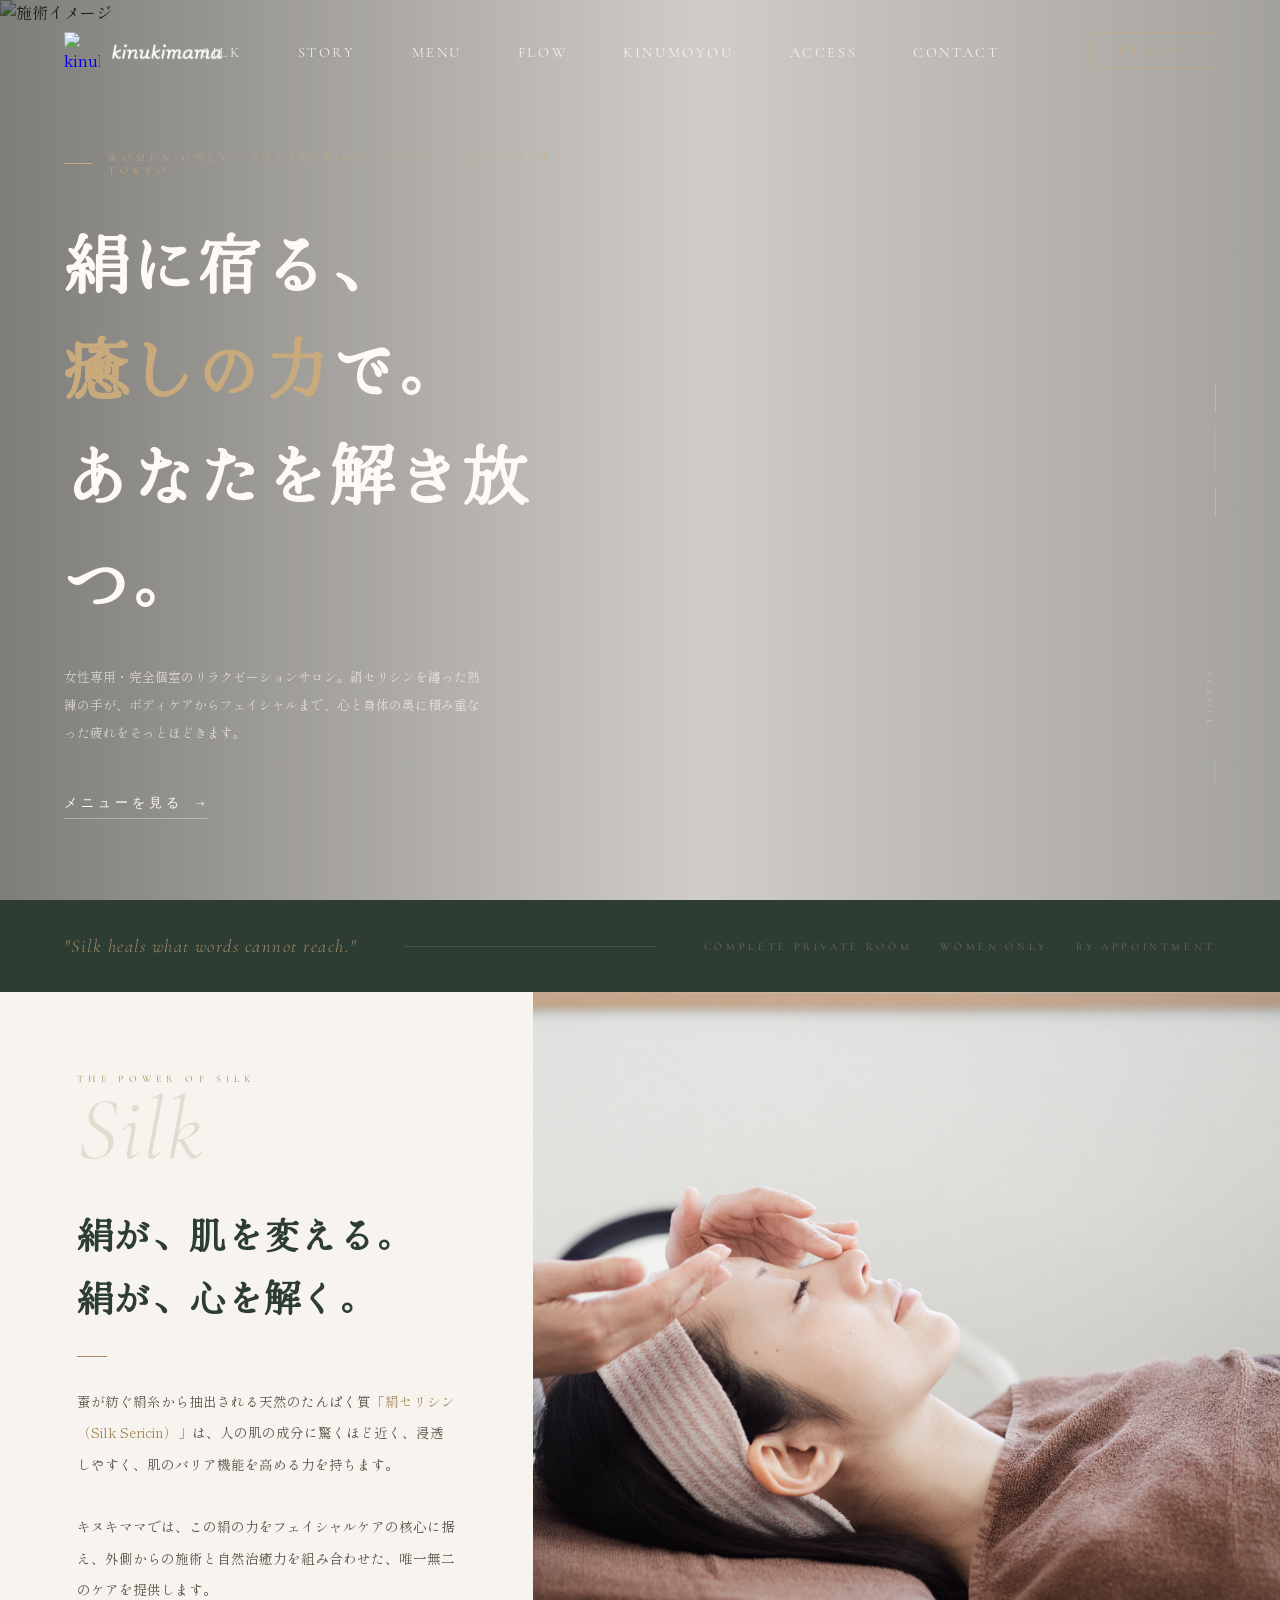
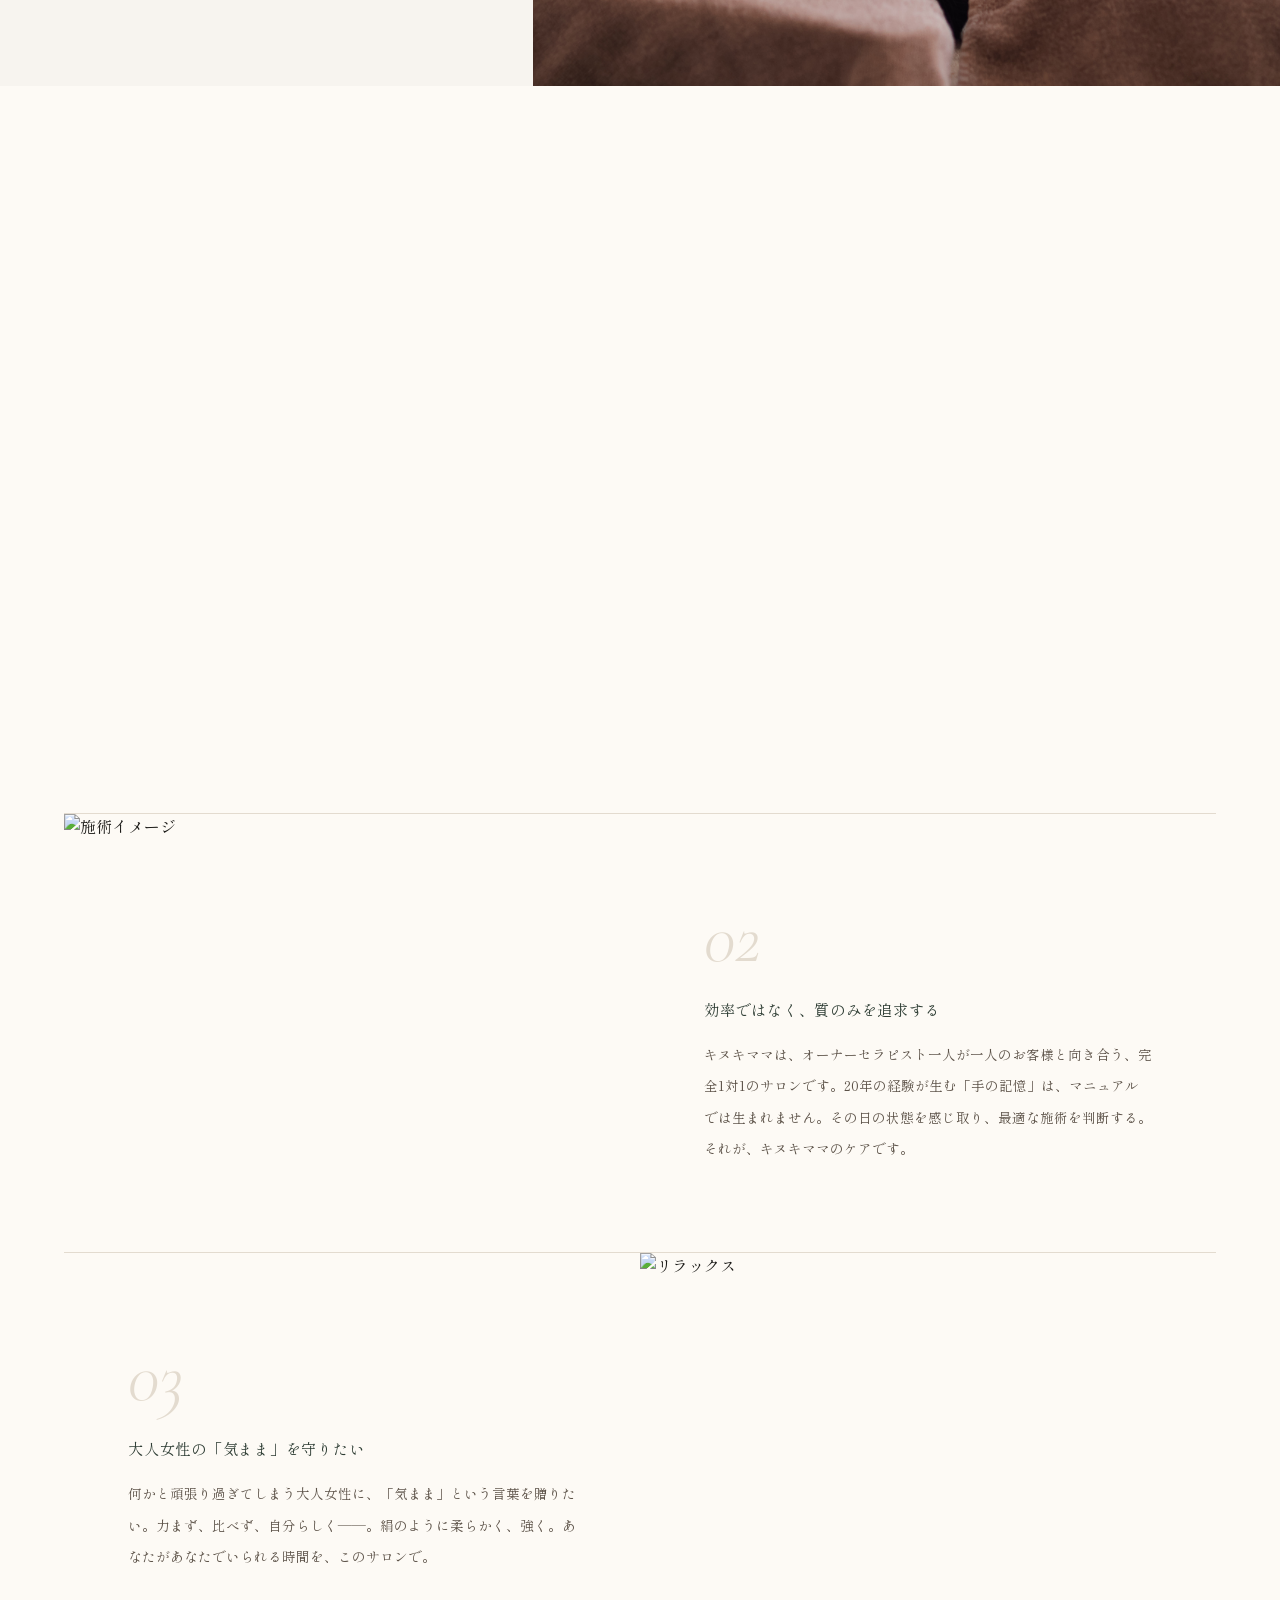
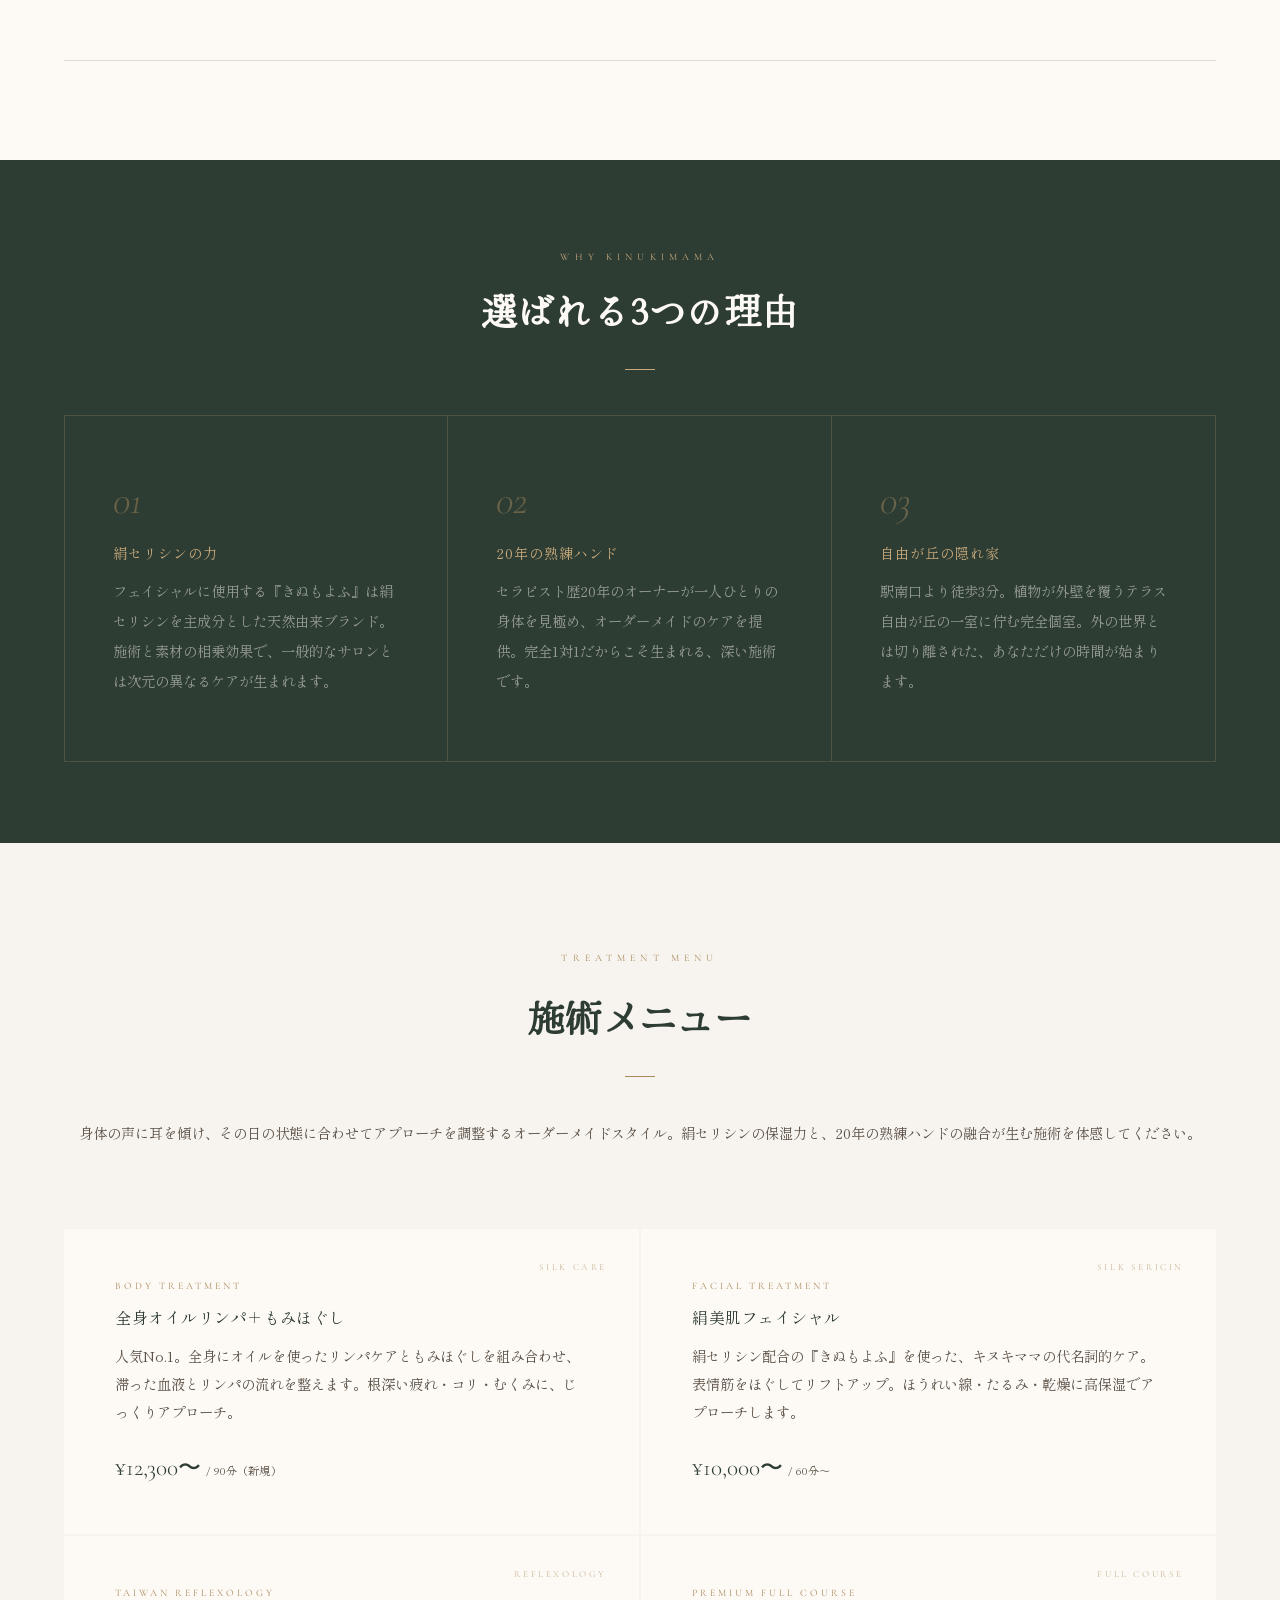
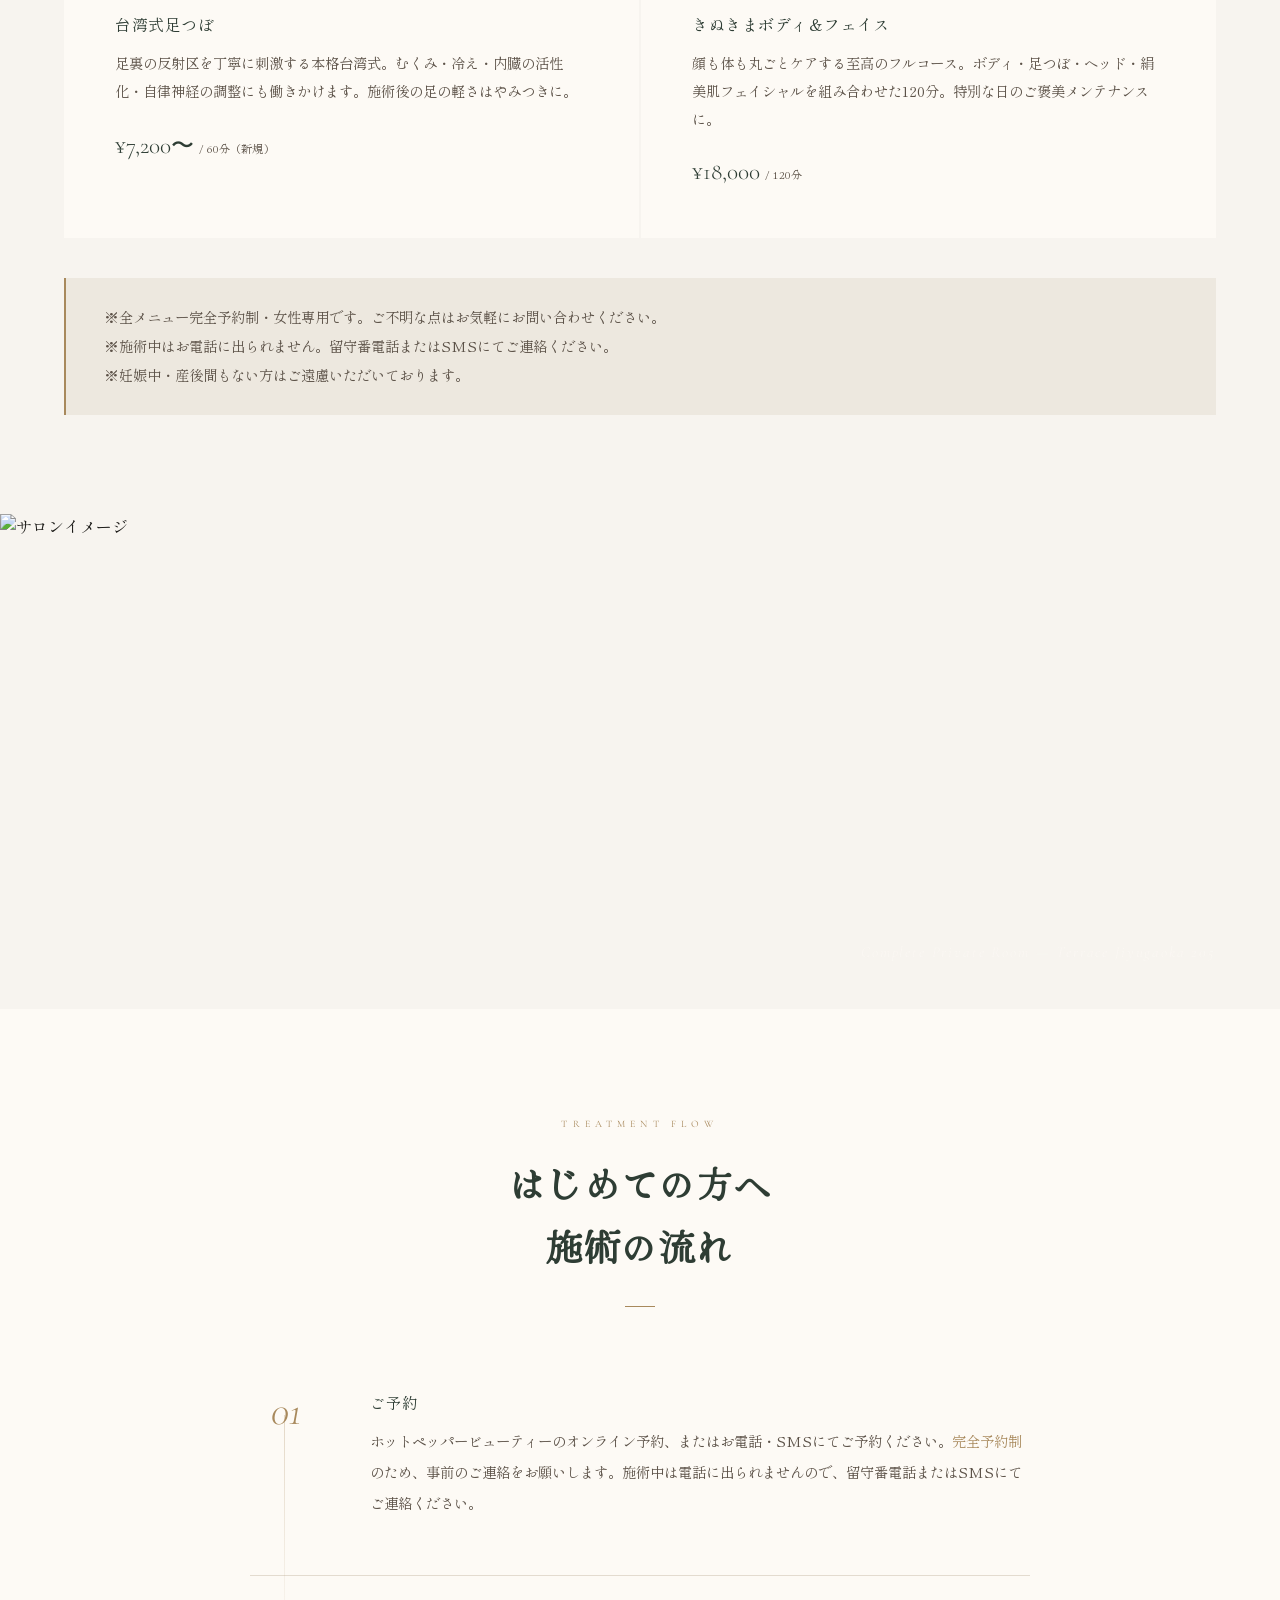
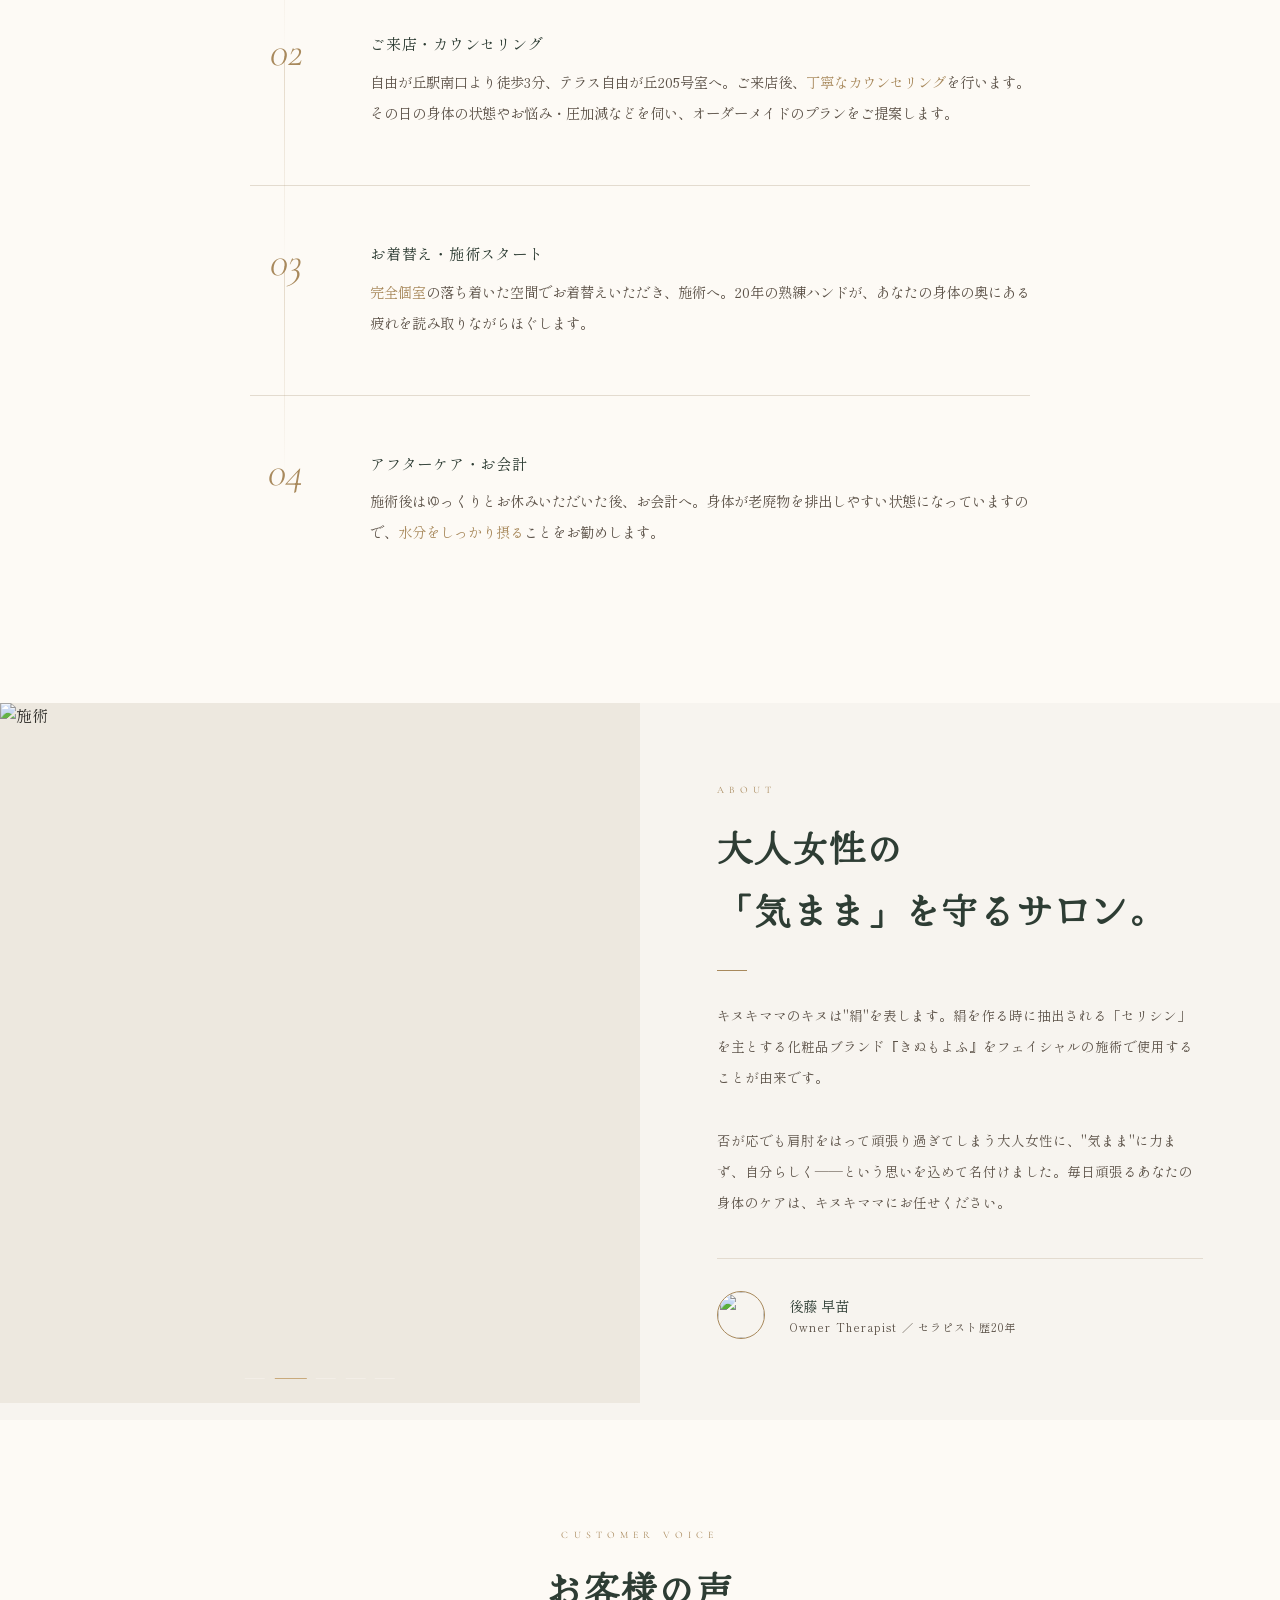
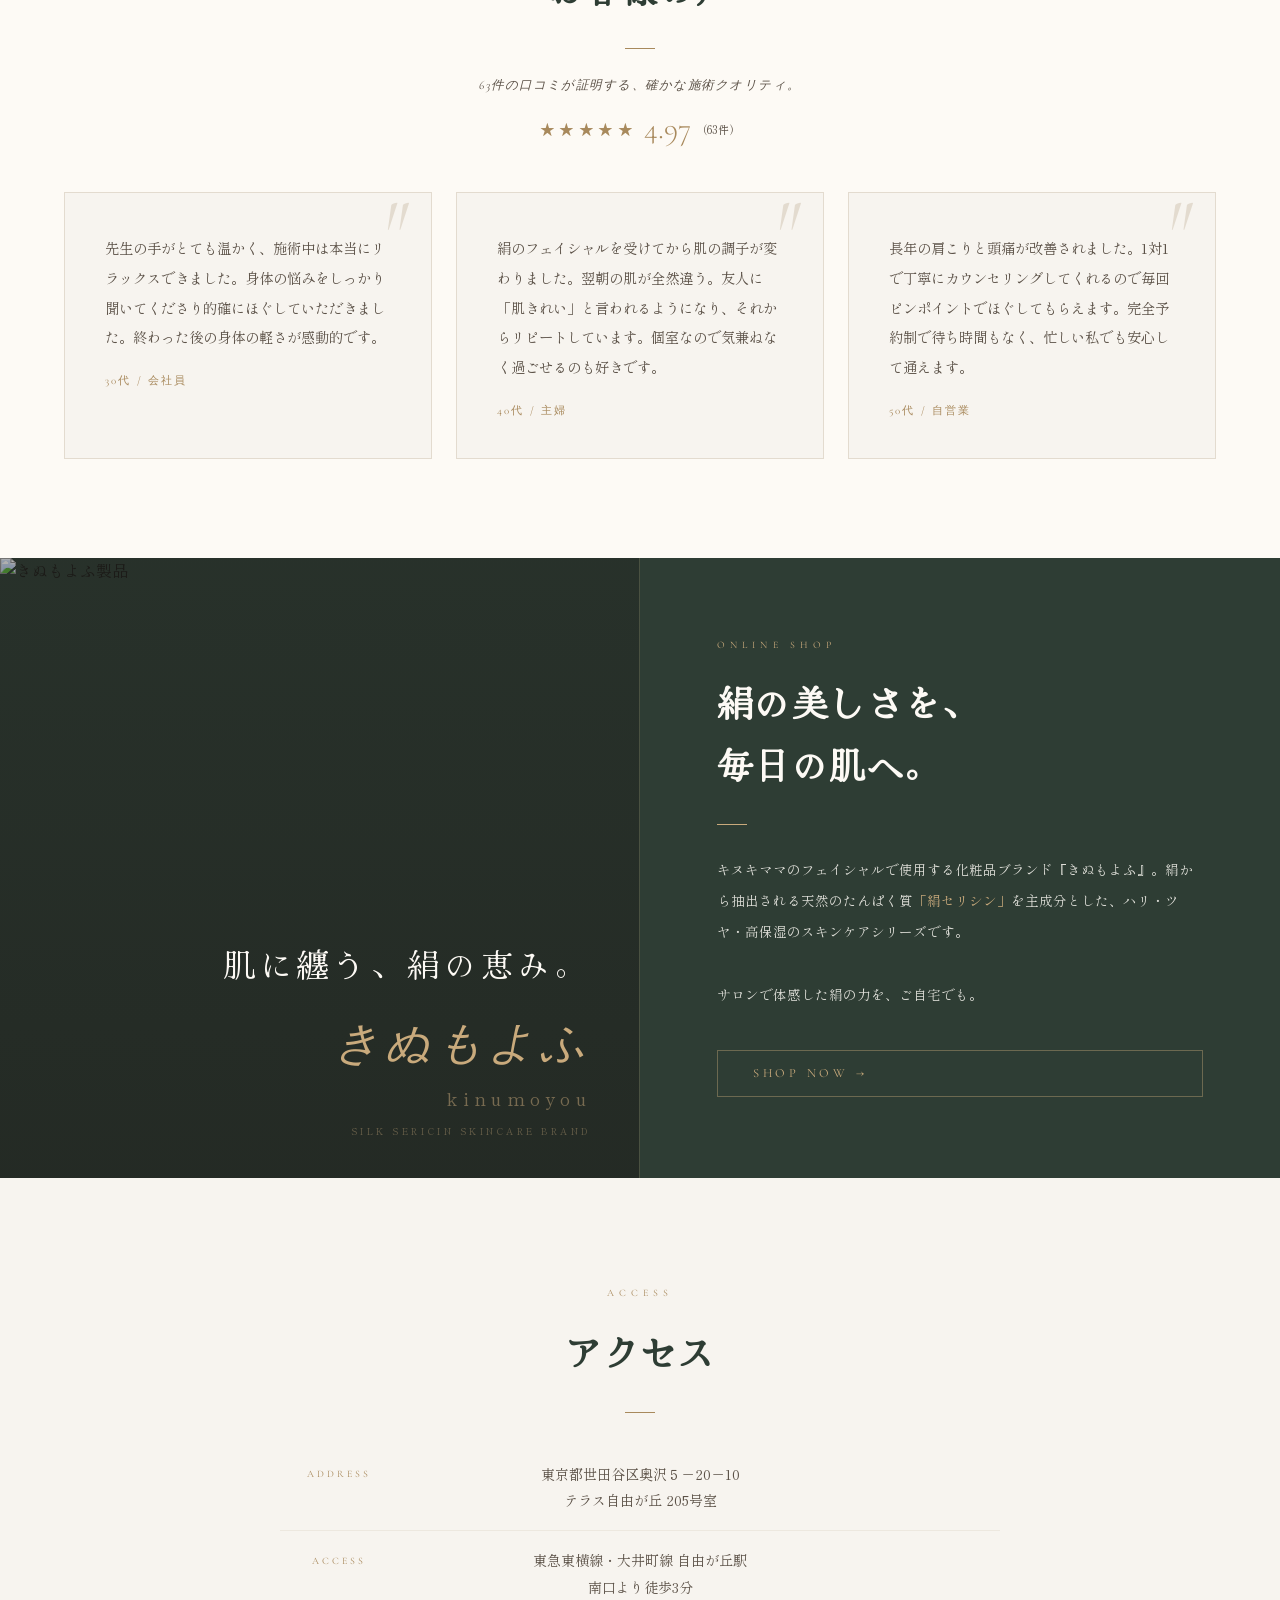
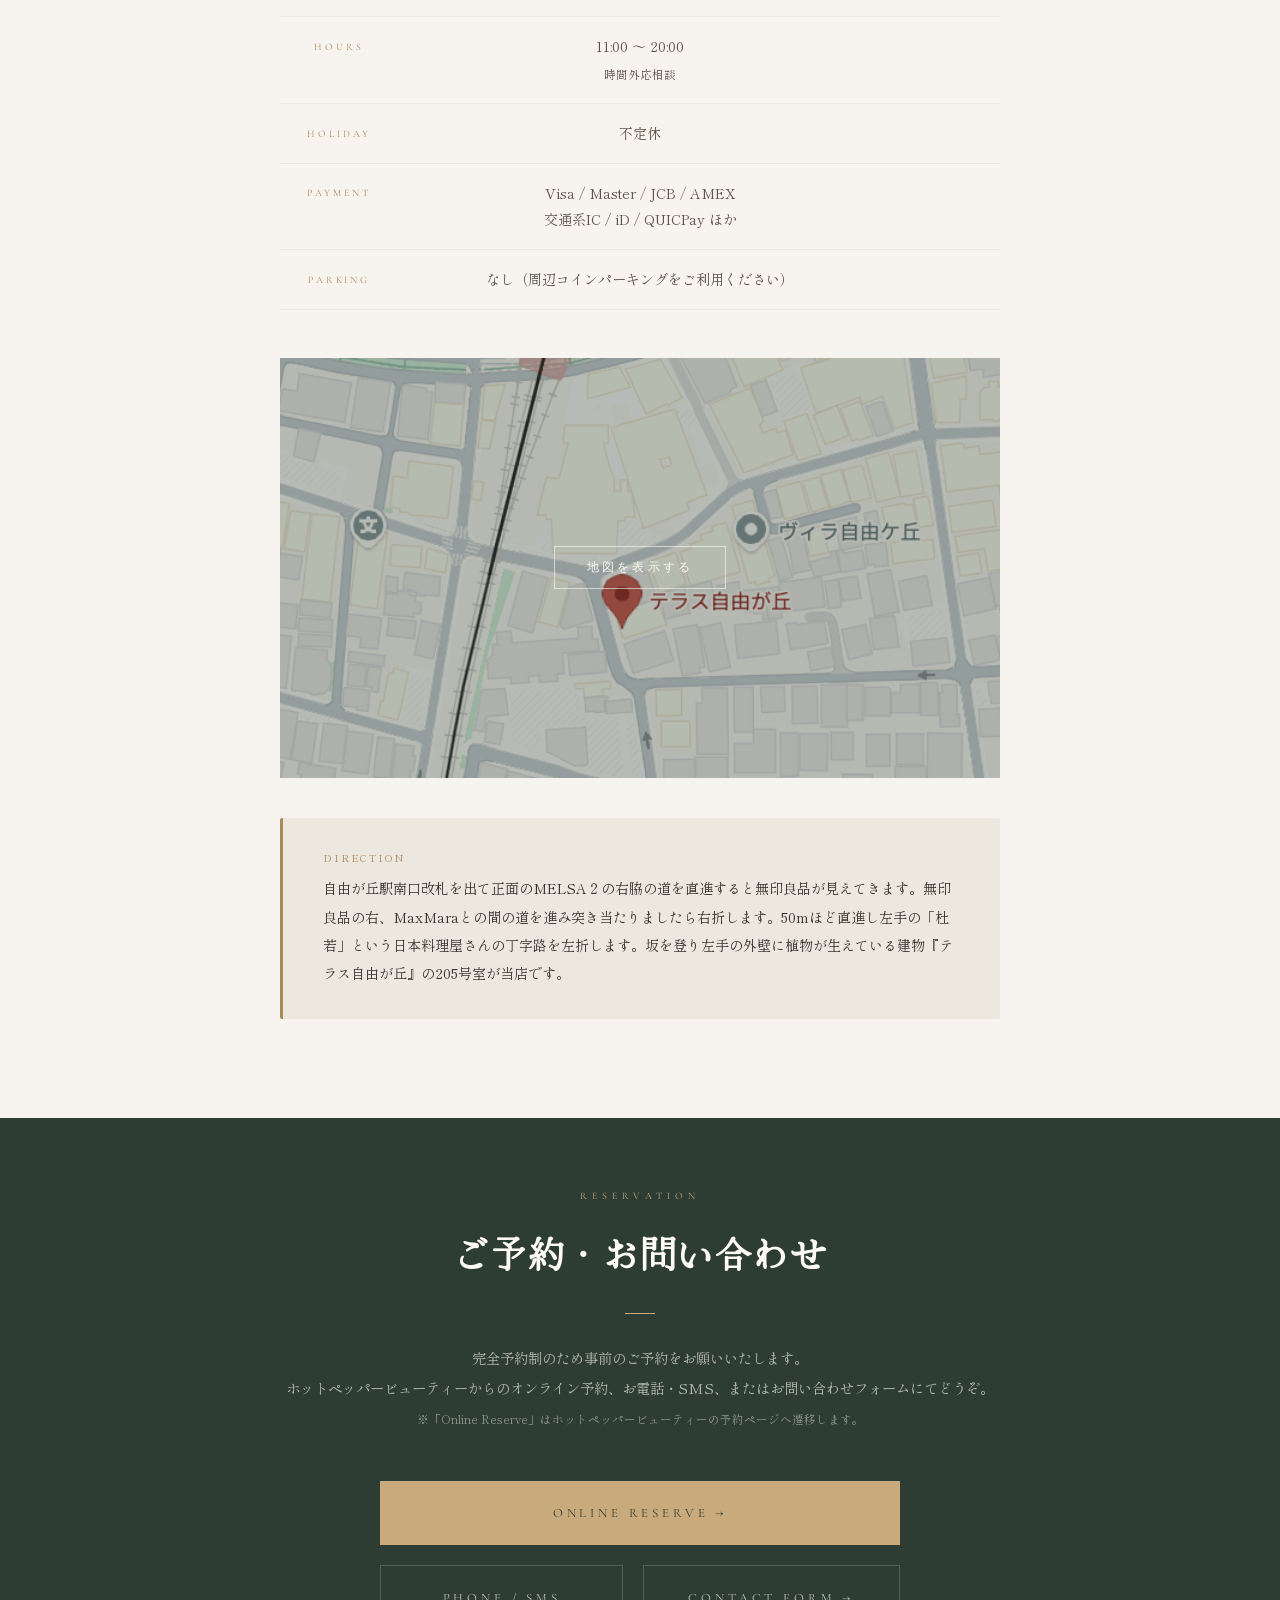
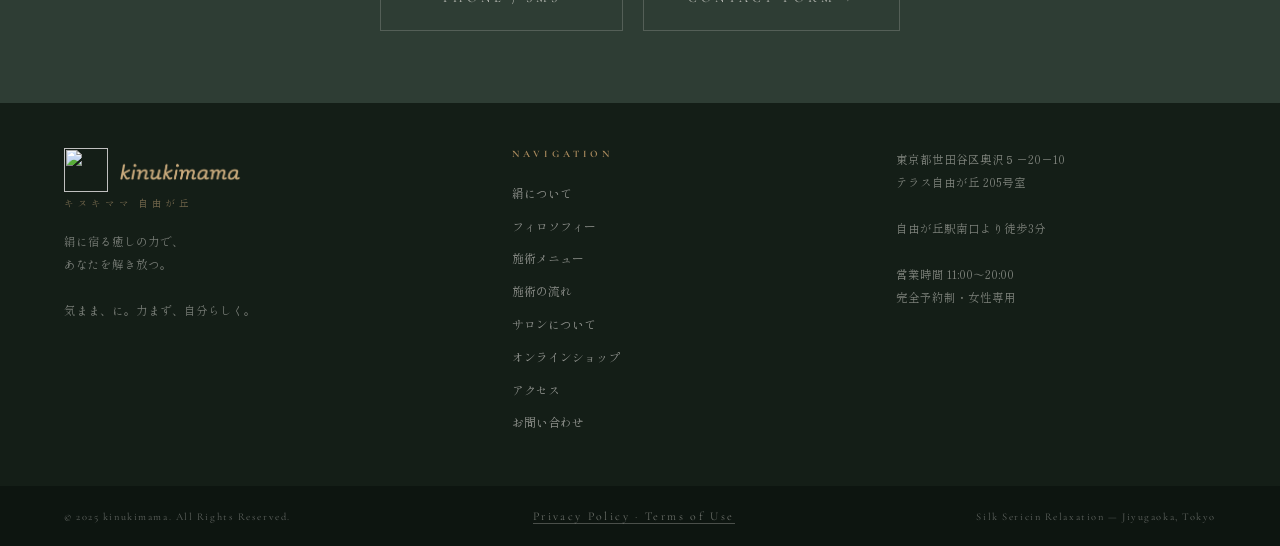
==== index.html @ 7adc79f6 "kinukimamaフォント変更" ====
<!DOCTYPE html>
<html lang="ja">
<head>
<meta charset="UTF-8">
<meta name="viewport" content="width=device-width, initial-scale=1.0, viewport-fit=cover">
<meta name="theme-color" content="#2E3D34">
<meta name="description" content="キヌキママ｜自由が丘の完全個室・女性専用リラクゼーションサロン。絹セリシンを使った上質なオーダーメイドケア。">
<script>if(new URLSearchParams(location.search).get('skip'))document.documentElement.classList.add('skip-loader');</script>
<title>kinukimama｜キヌキママ 自由が丘</title>
<link rel="icon" type="image/png" href="images/favicon.png">
<link rel="apple-touch-icon" href="images/favicon.png">
<link rel="canonical" href="https://hakushi0111.github.io/kinukimama/">
<!-- OGP / SNS CARD -->
<meta property="og:type" content="website">
<meta property="og:site_name" content="kinukimama｜キヌキママ">
<meta property="og:title" content="kinukimama｜キヌキママ 自由が丘">
<meta property="og:description" content="自由が丘の完全個室・女性専用リラクゼーションサロン。絹セリシンを使った熟練の手が、ボディケアからフェイシャルまで心と身体の疲れをほどきます。">
<meta property="og:url" content="https://hakushi0111.github.io/kinukimama/">
<meta property="og:image" content="https://hakushi0111.github.io/kinukimama/images/img_jpg_008.jpg">
<meta property="og:locale" content="ja_JP">
<meta name="twitter:card" content="summary_large_image">
<meta name="twitter:title" content="kinukimama｜キヌキママ 自由が丘">
<meta name="twitter:description" content="自由が丘の完全個室・女性専用リラクゼーションサロン。絹セリシンを使った熟練の手が、ボディケアからフェイシャルまで心と身体の疲れをほどきます。">
<meta name="twitter:image" content="https://hakushi0111.github.io/kinukimama/images/img_jpg_008.jpg">
<link rel="preconnect" href="https://fonts.googleapis.com">
<link rel="preconnect" href="https://fonts.gstatic.com" crossorigin>
<link href="https://fonts.googleapis.com/css2?family=Cormorant+Garamond:ital,wght@0,300;0,400;0,600;1,300;1,400;1,600&family=Hina+Mincho&family=Shippori+Mincho+B1:wght@400;500&family=Cormorant:ital,wght@1,300;1,400&display=swap" rel="stylesheet">
<link rel="stylesheet" href="style.css">
<link rel="preload" as="image" href="images/img_jpg_001.jpg">
</head>
<body>

<!-- LOADER -->
<div class="loader" id="loader"><img class="loader-logo" src="images/img_png_001.png" alt="kinukimama"><span class="loader-sub">Jiyugaoka, Tokyo</span></div>

<!-- NAV -->
<nav id="nav">
  <a href="#" class="logo">
    <span class="logo-img-wrap">
      <img class="logo-white" src="images/img_png_001.png" alt="kinukimama">
      <img class="logo-green" src="images/img_png_green.png" alt="kinukimama">
    </span>
    <span class="logo-text-wrap">
      <img class="logo-txt-white" src="images/logo_kk_white.png" alt="kinukimama">
      <img class="logo-txt-green" src="images/logo_kk_green.png" alt="kinukimama">
    </span>
  </a>
  <ul class="nav-links">
    <li><a href="#concept">Silk</a></li>
    <li><a href="#story">Story</a></li>
    <li><a href="#menu">Menu</a></li>
    <li><a href="#flow">Flow</a></li>
    <li><a href="#shop">Kinumoyou</a></li>
    <li><a href="#access">Access</a></li>
    <li><a href="contact.html">Contact</a></li>
    
  </ul>
  <a href="https://beauty.hotpepper.jp/CSP/kr/reserve/?storeId=H000596328" target="_blank" class="nav-cta">Reserve</a>
  <button class="burger" id="burger" aria-label="メニューを開く">
    <span></span><span></span><span></span>
  </button>
</nav>

<!-- Mobile Drawer -->
<div class="nav-drawer" id="navDrawer">
  <ul class="drawer-links">
    <li><a href="#concept">Silk</a></li>
    <li><a href="#story">Story</a></li>
    <li><a href="#menu">Menu</a></li>
    <li><a href="#flow">Flow</a></li>
    <li><a href="shop.html">Kinumoyou</a></li>
    <li><a href="#access">Access</a></li>
    <li><a href="contact.html">Contact</a></li>
  </ul>
  <a href="https://beauty.hotpepper.jp/CSP/kr/reserve/?storeId=H000596328" target="_blank" class="drawer-cta">Reserve</a>
</div>
<div class="drawer-overlay" id="drawerOverlay"></div>

<!-- HERO -->
<section class="hero">
  <div class="hero-slides">
    <div class="hero-slide active">
      <img src="images/img_jpg_001.jpg" alt="絹イメージ">
      <span class="hero-slide-label">Silk Sericin</span>
    </div>
    <div class="hero-slide">
      <img src="images/img_jpg_002.jpg" alt="施術イメージ">
      <span class="hero-slide-label">Treatment</span>
    </div>
    <div class="hero-slide">
      <img src="images/img_jpg_003.jpg" alt="サロン雰囲気">
      <span class="hero-slide-label">Private Salon</span>
    </div>
  </div>
  <div class="hero-veil"></div>
  <!-- ドットナビ -->
  <div class="hero-dots">
    <div class="hero-dot active" data-idx="0"></div>
    <div class="hero-dot" data-idx="1"></div>
    <div class="hero-dot" data-idx="2"></div>
  </div>
  <div class="hero-body">
    <div class="hero-left">
      <div class="h-eyebrow">
        <div class="h-line"></div>
        <span>Women Only · Relaxation Salon — Jiyugaoka, Tokyo</span>
      </div>
      <h1 class="hero-h1">絹に宿る、<br><em>癒しの力</em>で。<br>あなたを解き放つ。</h1>
      <p class="hero-p">女性専用・完全個室のリラクゼーションサロン。絹セリシンを纏った熟練の手が、ボディケアからフェイシャルまで、心と身体の奥に積み重なった疲れをそっとほどきます。</p>
      <a href="#menu" class="hero-link">メニューを見る &nbsp;→</a>
    </div>
    <div class="hero-right">
      <span class="hero-scroll-txt">Scroll</span>
      <div class="hero-bar"></div>
    </div>
  </div>
</section>

<!-- TAGLINE STRIP -->
<div class="tagline-strip">
  <span class="ts-text">"Silk heals what words cannot reach."</span>
  <div class="ts-rule"></div>
  <span class="ts-text" style="font-style:normal;font-size:0.65rem;letter-spacing:0.35em;color:rgba(201,170,124,0.5)">COMPLETE PRIVATE ROOM &nbsp;·&nbsp; WOMEN ONLY &nbsp;·&nbsp; BY APPOINTMENT</span>
</div>

<!-- SILK INTRO -->
<section class="silk-intro" id="concept">
  <div class="si-text reveal">
    <span class="sec-label">The Power of Silk</span>
    <span class="si-big">Silk</span>
    <h2 class="sec-h">絹が、肌を変える。<br>絹が、心を解く。</h2>
    <div class="sec-rule"></div>
    <p class="body-copy">蚕が紡ぐ絹糸から抽出される天然のたんぱく質<span style="color:var(--gold)">「絹セリシン（Silk Sericin）」</span>は、人の肌の成分に驚くほど近く、浸透しやすく、肌のバリア機能を高める力を持ちます。<br><br>キヌキママでは、この絹の力をフェイシャルケアの核心に据え、外側からの施術と自然治癒力を組み合わせた、唯一無二のケアを提供します。</p>
  </div>
  <div class="si-img-wrap reveal" style="transition-delay:0.2s">
    <img src="images/img_jpg_004.jpg" alt="絹のケア">
  </div>
</section>

<!-- PHILOSOPHY BLOCKS -->
<section class="philosophy" id="story">
  <div class="phil-header reveal">
    <span class="sec-label">Our Philosophy</span>
    <h2 class="sec-h" style="color:var(--sage)">なぜ、絹なのか。</h2>
    <div class="sec-rule" style="margin:1.8rem auto;"></div>
  </div>
  <div class="phil-blocks">
    <div class="phil-block reveal">
      <div class="pb-txt">
        <span class="pb-num">01</span>
        <div class="pb-title">絹セリシンという、奇跡の成分</div>
        <p class="body-copy">蚕が繭を作る際に分泌される「セリシン」は、豊富なアミノ酸を含む天然のたんぱく質。人の肌の成分に近く浸透しやすく、肌のバリア機能を高める力を持ちます。化学成分に頼らず、自然の力で肌を整える——これがキヌキママが絹を選んだ理由です。</p>
      </div>
      <div class="pb-img">
        <img src="images/img_jpg_005.jpg" alt="絹イメージ">
      </div>
    </div>
    <div class="phil-block reveal" style="transition-delay:0.1s">
      <div class="pb-txt">
        <span class="pb-num">02</span>
        <div class="pb-title">効率ではなく、質のみを追求する</div>
        <p class="body-copy">キヌキママは、オーナーセラピスト一人が一人のお客様と向き合う、完全1対1のサロンです。20年の経験が生む「手の記憶」は、マニュアルでは生まれません。その日の状態を感じ取り、最適な施術を判断する。それが、キヌキママのケアです。</p>
      </div>
      <div class="pb-img">
        <img src="images/img_jpg_006.jpg" alt="施術イメージ">
      </div>
    </div>
    <div class="phil-block reveal" style="transition-delay:0.2s">
      <div class="pb-txt">
        <span class="pb-num">03</span>
        <div class="pb-title">大人女性の「気まま」を守りたい</div>
        <p class="body-copy">何かと頑張り過ぎてしまう大人女性に、「気まま」という言葉を贈りたい。力まず、比べず、自分らしく——。絹のように柔らかく、強く。あなたがあなたでいられる時間を、このサロンで。</p>
      </div>
      <div class="pb-img">
        <img src="images/img_jpg_007.jpg" alt="リラックス">
      </div>
    </div>
  </div>
</section>

<!-- FEATURES -->
<section class="features">
  <div class="feat-head reveal">
    <span class="sec-label">Why kinukimama</span>
    <h2 class="sec-h" style="color:var(--white);margin-top:0.8rem;">選ばれる3つの理由</h2>
    <div class="sec-rule" style="background:var(--gold-lt);margin:1.8rem auto;"></div>
  </div>
  <div class="feat-grid reveal" style="transition-delay:0.15s">
    <div class="feat-item">
      <div class="feat-n">01</div>
      <div class="feat-ttl">絹セリシンの力</div>
      <p class="feat-body">フェイシャルに使用する『きぬもよふ』は絹セリシンを主成分とした天然由来ブランド。施術と素材の相乗効果で、一般的なサロンとは次元の異なるケアが生まれます。</p>
    </div>
    <div class="feat-item">
      <div class="feat-n">02</div>
      <div class="feat-ttl">20年の熟練ハンド</div>
      <p class="feat-body">セラピスト歴20年のオーナーが一人ひとりの身体を見極め、オーダーメイドのケアを提供。完全1対1だからこそ生まれる、深い施術です。</p>
    </div>
    <div class="feat-item">
      <div class="feat-n">03</div>
      <div class="feat-ttl">自由が丘の隠れ家</div>
      <p class="feat-body">駅南口より徒歩3分。植物が外壁を覆うテラス自由が丘の一室に佇む完全個室。外の世界とは切り離された、あなただけの時間が始まります。</p>
    </div>
  </div>
</section>

<!-- MENU -->
<section class="menu" id="menu">
  <div class="menu-top">
    <div class="reveal">
      <span class="sec-label">Treatment Menu</span>
      <h2 class="sec-h" style="color:var(--sage);margin-top:1.2rem;">施術メニュー</h2>
      <div class="sec-rule" style="margin:1.8rem auto;"></div>
      <p class="menu-intro-txt reveal" style="transition-delay:0.15s">身体の声に耳を傾け、その日の状態に合わせてアプローチを調整するオーダーメイドスタイル。絹セリシンの保湿力と、20年の熟練ハンドの融合が生む施術を体感してください。</p>
    </div>
  </div>
  <div class="menu-grid">
    <div class="mc reveal">
      <span class="mc-tag">Silk Care</span>
      <span class="mc-en">Body Treatment</span>
      <div class="mc-name">全身オイルリンパ＋もみほぐし</div>
      <p class="mc-desc">人気No.1。全身にオイルを使ったリンパケアともみほぐしを組み合わせ、滞った血液とリンパの流れを整えます。根深い疲れ・コリ・むくみに、じっくりアプローチ。</p>
      <div class="mc-price">¥12,300〜<small>/ 90分（新規）</small></div>
    </div>
    <div class="mc reveal" style="transition-delay:0.1s">
      <span class="mc-tag">Silk Sericin</span>
      <span class="mc-en">Facial Treatment</span>
      <div class="mc-name">絹美肌フェイシャル</div>
      <p class="mc-desc">絹セリシン配合の『きぬもよふ』を使った、キヌキママの代名詞的ケア。表情筋をほぐしてリフトアップ。ほうれい線・たるみ・乾燥に高保湿でアプローチします。</p>
      <div class="mc-price">¥10,000〜<small>/ 60分〜</small></div>
    </div>
    <div class="mc reveal" style="transition-delay:0.2s">
      <span class="mc-tag">Reflexology</span>
      <span class="mc-en">Taiwan Reflexology</span>
      <div class="mc-name">台湾式足つぼ</div>
      <p class="mc-desc">足裏の反射区を丁寧に刺激する本格台湾式。むくみ・冷え・内臓の活性化・自律神経の調整にも働きかけます。施術後の足の軽さはやみつきに。</p>
      <div class="mc-price">¥7,200〜<small>/ 60分（新規）</small></div>
    </div>
    <div class="mc reveal" style="transition-delay:0.3s">
      <span class="mc-tag">Full Course</span>
      <span class="mc-en">Premium Full Course</span>
      <div class="mc-name">きぬきまボディ＆フェイス</div>
      <p class="mc-desc">顔も体も丸ごとケアする至高のフルコース。ボディ・足つぼ・ヘッド・絹美肌フェイシャルを組み合わせた120分。特別な日のご褒美メンテナンスに。</p>
      <div class="mc-price">¥18,000<small>/ 120分</small></div>
    </div>
  </div>
  <div class="menu-note reveal">※全メニュー完全予約制・女性専用です。ご不明な点はお気軽にお問い合わせください。<br>※施術中はお電話に出られません。留守番電話またはSMSにてご連絡ください。<br>※妊娠中・産後間もない方はご遠慮いただいております。</div>
</section>

<!-- IMAGE BREAK -->
<div class="img-break reveal" id="imgbreak">
  <img src="images/img_jpg_008.jpg" alt="サロンイメージ">
  <span class="img-break-label">Complete Private Room — Terrace Jiyugaoka 205</span>
</div>

<!-- FLOW -->
<section class="flow" id="flow">
  <div class="flow-hd reveal">
    <span class="sec-label">Treatment Flow</span>
    <h2 class="sec-h" style="color:var(--sage);margin-top:1.2rem;">はじめての方へ<br>施術の流れ</h2>
    <div class="sec-rule" style="margin:1.8rem auto;"></div>
  </div>
  <div class="flow-inner">
    <div class="flow-list">
      <div class="flow-item reveal">
        <div class="fi-n">01</div>
        <div>
          <div class="fi-ttl">ご予約</div>
          <p class="fi-body">ホットペッパービューティーのオンライン予約、またはお電話・SMSにてご予約ください。<em>完全予約制</em>のため、事前のご連絡をお願いします。施術中は電話に出られませんので、留守番電話またはSMSにてご連絡ください。</p>
        </div>
      </div>
      <div class="flow-item reveal" style="transition-delay:0.1s">
        <div class="fi-n">02</div>
        <div>
          <div class="fi-ttl">ご来店・カウンセリング</div>
          <p class="fi-body">自由が丘駅南口より徒歩3分、テラス自由が丘205号室へ。ご来店後、<em>丁寧なカウンセリング</em>を行います。その日の身体の状態やお悩み・圧加減などを伺い、オーダーメイドのプランをご提案します。</p>
        </div>
      </div>
      <div class="flow-item reveal" style="transition-delay:0.2s">
        <div class="fi-n">03</div>
        <div>
          <div class="fi-ttl">お着替え・施術スタート</div>
          <p class="fi-body"><em>完全個室</em>の落ち着いた空間でお着替えいただき、施術へ。20年の熟練ハンドが、あなたの身体の奥にある疲れを読み取りながらほぐします。</p>
        </div>
      </div>
      <div class="flow-item reveal" style="transition-delay:0.3s">
        <div class="fi-n">04</div>
        <div>
          <div class="fi-ttl">アフターケア・お会計</div>
          <p class="fi-body">施術後はゆっくりとお休みいただいた後、お会計へ。身体が老廃物を排出しやすい状態になっていますので、<em>水分をしっかり摂る</em>ことをお勧めします。</p>
        </div>
      </div>
    </div>
  </div>
</section>

<!-- ABOUT -->
<section class="about" id="about">
  <div class="ab-visual reveal">
    <div class="ab-slides">
      <div class="ab-slide active"><img src="images/img_jpg_009.jpg" alt="店内"></div>
      <div class="ab-slide"><img src="images/img_jpg_010.jpg" alt="施術"></div>
      <div class="ab-slide"><img src="images/img_jpg_011.jpg" alt="オーナー施術"></div>
      <div class="ab-slide"><img src="images/img_jpg_012.jpg" alt="商品"></div>
      <div class="ab-slide portrait"><img src="images/img_jpg_013.jpg" alt="オーナー"></div>
    </div>
    <div class="ab-dots">
      <div class="ab-dot active" data-ab="0"></div>
      <div class="ab-dot" data-ab="1"></div>
      <div class="ab-dot" data-ab="2"></div>
      <div class="ab-dot" data-ab="3"></div>
      <div class="ab-dot" data-ab="4"></div>
    </div>
    <div class="ab-card">
      <p class="ab-card-q">"Silk heals what words cannot reach."</p>
      <p class="ab-card-ja">絹は、言葉では届かない場所まで癒す。</p>
    </div>
  </div>
  <div class="ab-text reveal" style="transition-delay:0.2s">
    <span class="sec-label">About</span>
    <h2 class="sec-h" style="color:var(--sage);margin-top:1.2rem;">大人女性の<br>「気まま」を守るサロン。</h2>
    <div class="sec-rule"></div>
    <p class="body-copy">キヌキママのキヌは"絹"を表します。絹を作る時に抽出される「セリシン」を主とする化粧品ブランド『きぬもよふ』をフェイシャルの施術で使用することが由来です。<br><br>否が応でも肩肘をはって頑張り過ぎてしまう大人女性に、"気まま"に力まず、自分らしく——という思いを込めて名付けました。毎日頑張るあなたの身体のケアは、キヌキママにお任せください。</p>
    <div class="ab-profile">
      <div class="ab-icon" style="overflow:hidden;padding:0;"><img src="images/img_jpg_014.jpg" style="width:100%;height:100%;object-fit:cover;border-radius:50%;"></div>
      <div>
        <div class="ab-name">後藤 早苗</div>
        <div class="ab-role">Owner Therapist ／ セラピスト歴20年</div>
      </div>
    </div>
  </div>
</section>

<!-- VOICE -->
<section class="voice">
  <div class="voice-hd reveal">
    <span class="sec-label">Customer Voice</span>
    <h2 class="sec-h" style="color:var(--sage);margin-top:0.8rem;">お客様の声</h2>
    <div class="sec-rule" style="margin:1.8rem auto;"></div>
    <p class="voice-sub">63件の口コミが証明する、確かな施術クオリティ。</p>
    <div class="voice-rating">
      <span class="star">★</span><span class="star">★</span><span class="star">★</span><span class="star">★</span><span class="star">★</span>
      <span class="v-score">4.97</span><span class="v-cnt">（63件）</span>
    </div>
  </div>
  <div class="voice-grid">
    <div class="vc reveal">
      <p class="vc-txt">先生の手がとても温かく、施術中は本当にリラックスできました。身体の悩みをしっかり聞いてくださり的確にほぐしていただきました。終わった後の身体の軽さが感動的です。</p>
      <div class="vc-from">30代 / 会社員</div>
    </div>
    <div class="vc reveal" style="transition-delay:0.15s">
      <p class="vc-txt">絹のフェイシャルを受けてから肌の調子が変わりました。翌朝の肌が全然違う。友人に「肌きれい」と言われるようになり、それからリピートしています。個室なので気兼ねなく過ごせるのも好きです。</p>
      <div class="vc-from">40代 / 主婦</div>
    </div>
    <div class="vc reveal" style="transition-delay:0.3s">
      <p class="vc-txt">長年の肩こりと頭痛が改善されました。1対1で丁寧にカウンセリングしてくれるので毎回ピンポイントでほぐしてもらえます。完全予約制で待ち時間もなく、忙しい私でも安心して通えます。</p>
      <div class="vc-from">50代 / 自営業</div>
    </div>
  </div>
</section>

<!-- SHOP -->
<section class="shop" id="shop">
  <div class="shop-visual reveal">
    <img class="shop-bg" src="images/img_jpg_shop.jpg" alt="きぬもよふ製品">
    <div class="shop-overlay"></div>
    <div class="shop-visual-body">
      <div class="shop-copy">肌に纏う、絹の恵み。</div>
      <div class="shop-ja">きぬもよふ</div>
      <div class="shop-en">kinumoyou</div>
      <div class="shop-sub">Silk Sericin Skincare Brand</div>
    </div>
  </div>
  <div class="shop-text reveal" style="transition-delay:0.2s">
    <span class="sec-label">Online Shop</span>
    <h2 class="sec-h" style="color:var(--white);margin-top:1.2rem;">絹の美しさを、<br>毎日の肌へ。</h2>
    <div class="sec-rule" style="background:var(--gold-lt);"></div>
    <p class="body-copy" style="color:rgba(253,250,245,0.85)">キヌキママのフェイシャルで使用する化粧品ブランド『きぬもよふ』。絹から抽出される天然のたんぱく質<strong>「絹セリシン」</strong>を主成分とした、ハリ・ツヤ・高保湿のスキンケアシリーズです。<br><br>サロンで体感した絹の力を、ご自宅でも。</p>
    <a href="shop.html" class="btn-lt">Shop Now →</a>
  </div>
</section>

<!-- ACCESS -->
<section class="access" id="access">
  <div class="access-inner reveal">
    <span class="sec-label">Access</span>
    <h2 class="sec-h" style="color:var(--sage);margin-top:1.2rem;">アクセス</h2>
    <div class="sec-rule" style="margin:1.8rem auto;"></div>
    <table class="access-tbl">
      <tr><td>Address</td><td>東京都世田谷区奥沢５－20－10<br>テラス自由が丘 205号室</td></tr>
      <tr><td>Access</td><td>東急東横線・大井町線 自由が丘駅<br>南口より徒歩3分</td></tr>
      <tr><td>Hours</td><td>11:00 〜 20:00<br><span style="font-size:0.72rem;color:var(--ink-soft)">時間外応相談</span></td></tr>
      <tr><td>Holiday</td><td>不定休</td></tr>
      <tr><td>Payment</td><td>Visa / Master / JCB / AMEX<br>交通系IC / iD / QUICPay ほか</td></tr>
      <tr><td>Parking</td><td>なし（周辺コインパーキングをご利用ください）</td></tr>
    </table>
    <div class="access-map reveal" style="transition-delay:0.2s">
      <div class="map-facade" id="mapFacade">
        <img src="images/img_map_thumb.png" alt="地図サムネイル">
        <div class="map-facade-overlay">
          <span class="map-facade-btn">地図を表示する</span>
        </div>
      </div>
      <div class="map-iframe-wrap" id="mapIframeWrap" style="display:none;">
        <iframe src="https://www.google.com/maps/embed?pb=!1m18!1m12!1m3!1d2598.5755463788682!2d139.66853553500846!3d35.60599640882241!2m3!1f0!2f0!3f0!3m2!1i1024!2i768!4f13.1!3m3!1m2!1s0x6018f5bebe6461f5%3A0x96a73300a7519c15!2z44OG44Op44K56Ieq55Sx44GM5LiY!5e0!3m2!1sja!2sjp!4v1772609902370!5m2!1sja!2sjp" width="600" height="450" style="border:0;" allowfullscreen="" loading="lazy" referrerpolicy="no-referrer-when-downgrade"></iframe>
      </div>
    </div>
    <div class="access-directions reveal" style="transition-delay:0.3s">
      <span class="access-dir-label">Direction</span>
      <p>自由が丘駅南口改札を出て正面のMELSA２の右脇の道を直進すると無印良品が見えてきます。無印良品の右、MaxMaraとの間の道を進み突き当たりましたら右折します。50mほど直進し左手の「杜若」という日本料理屋さんの丁字路を左折します。坂を登り左手の外壁に植物が生えている建物『テラス自由が丘』の205号室が当店です。</p>
    </div>
  </div>
</section>

<!-- CONTACT -->
<section class="contact" id="contact">
  <div class="contact-inner reveal">
    <span class="sec-label">Reservation</span>
    <h2 class="sec-h" style="color:var(--white);margin-top:1.2rem;">ご予約・お問い合わせ</h2>
    <div class="sec-rule" style="background:var(--gold-lt);margin:1.8rem auto;"></div>
    <p class="contact-p">完全予約制のため事前のご予約をお願いいたします。<br>ホットペッパービューティーからのオンライン予約、お電話・SMS、またはお問い合わせフォームにてどうぞ。<br><span style="font-size:0.72rem;opacity:0.7;">※「Online Reserve」はホットペッパービューティーの予約ページへ遷移します。</span></p>
    <div class="c-btns">
      <a href="https://beauty.hotpepper.jp/CSP/kr/reserve/?storeId=H000596328" target="_blank" class="btn-reserve" title="ホットペッパービューティーへ遷移します">Online Reserve →</a>
      <a href="tel:" class="btn-ghost">Phone / SMS</a>
      <a href="contact.html" class="btn-ghost">Contact Form →</a>
    </div>
  </div>
</section>

<!-- FOOTER -->
<footer>
  <div>
    <a href="#" class="f-logo">
      <img src="images/img_png_001.png" alt="" style="width:44px;height:44px;object-fit:contain;">
      <img src="images/logo_kk_gold.png" alt="kinukimama" style="height:24px;width:auto;object-fit:contain;">
    </a>
    <span class="f-sub">キヌキママ 自由が丘</span>
    <p class="f-tag">絹に宿る癒しの力で、<br>あなたを解き放つ。<br><br>気まま、に。力まず、自分らしく。</p>
  </div>
  <div class="f-nav">
    <h4>Navigation</h4>
    <ul>
      <li><a href="#concept">絹について</a></li>
      <li><a href="#story">フィロソフィー</a></li>
      <li><a href="#menu">施術メニュー</a></li>
      <li><a href="#flow">施術の流れ</a></li>
      <li><a href="#about">サロンについて</a></li>
      <li><a href="#shop">オンラインショップ</a></li>
      <li><a href="#access">アクセス</a></li>
      <li><a href="contact.html">お問い合わせ</a></li>
    </ul>
  </div>
  <div class="f-info">
    <p>東京都世田谷区奥沢５－20－10<br>テラス自由が丘 205号室<br><br>自由が丘駅南口より徒歩3分<br><br>営業時間 11:00〜20:00<br>完全予約制・女性専用</p>
  </div>
</footer>
<div class="footer-btm">
  <span>© 2025 kinukimama. All Rights Reserved.</span>
  <a href="privacy.html" class="footer-legal">Privacy Policy · Terms of Use</a>
  <span>Silk Sericin Relaxation — Jiyugaoka, Tokyo</span>
</div>

<script src="script.js"></script>
</body>
</html>
---- style.css ----
/* ── TOKENS ── */
:root {
  --bg:       #F7F4EF;
  --bg-warm:  #EDE8DF;
  --bg-deep:  #E3DBCF;
  --ink:      #1C1B18;
  --ink-mid:  #38332E;
  --ink-soft: #5C5248;
  --gold:     #A8895C;
  --gold-lt:  #C9AA7C;
  --sage:     #2E3D34;
  --sage-mid: #445C4E;
  --white:    #FDFAF5;
}

/* ── RESET ── */
*,*::before,*::after{margin:0;padding:0;box-sizing:border-box;}
html{scroll-behavior:smooth;font-size:16px;}
body{font-family:'Shippori Mincho B1',serif;background:var(--bg);color:var(--ink);overflow-x:hidden;-webkit-font-smoothing:antialiased;font-weight:400;}
html{background:var(--ink);}
img{display:block;width:100%;height:100%;object-fit:cover;}
a{text-decoration:none;}

/* ── LOADER ── */
.loader{position:fixed;inset:0;z-index:9999;background:var(--sage);display:flex;flex-direction:column;align-items:center;justify-content:center;gap:2rem;transition:opacity 1.1s ease 0.4s,visibility 1.1s ease 0.4s;}
.loader.gone{opacity:0;visibility:hidden;}
.skip-loader .loader{display:none;}
.loader-logo{width:clamp(168px,26.4vmin,240px);height:clamp(168px,26.4vmin,240px);opacity:0;animation:loaderIn 1s ease 0.1s forwards;}
.loader-sub{font-family:'Cormorant Garamond',serif;font-style:italic;font-size:0.72rem;letter-spacing:0.5em;color:rgba(201,170,124,0.45);text-transform:uppercase;opacity:0;animation:loaderIn 1s ease 0.5s forwards;}
@keyframes loaderIn{from{opacity:0;transform:translateY(10px)}to{opacity:1;transform:translateY(0)}}

/* ── NAV ── */
nav{position:fixed;top:0;left:0;right:0;z-index:260;padding:calc(env(safe-area-inset-top) + 2rem) 5vw 2rem;display:flex;align-items:center;justify-content:space-between;transition:background 0.5s,padding 0.4s;}
nav.on{background:rgba(247,244,239,0.97);backdrop-filter:blur(8px);padding:calc(env(safe-area-inset-top) + 1.1rem) 5vw 1.1rem;border-bottom:1px solid rgba(168,137,92,0.15);}
.logo{display:flex;align-items:center;gap:0.6rem;transition:opacity 0.4s;}
nav.on .logo{color:var(--sage);}
.logo-img-wrap{position:relative;width:36px;height:36px;flex-shrink:0;}
.logo-img-wrap img{position:absolute;inset:0;width:36px;height:36px;object-fit:contain;transition:opacity 0.4s;}
.logo-text-wrap{position:relative;height:22px;flex-shrink:0;}
.logo-text-wrap img{position:absolute;top:0;left:0;height:22px;width:auto;object-fit:contain;transition:opacity 0.4s;}
.logo-white{opacity:1;}
.logo-green{opacity:0;}
nav.on .logo-white{opacity:0;}
nav.on .logo-green{opacity:1;}
.logo-txt-white{opacity:1;}
.logo-txt-green{opacity:0;}
nav.on .logo-txt-white{opacity:0;}
nav.on .logo-txt-green{opacity:1;}
.f-logo{display:flex;align-items:center;gap:0.6rem;}.f-logo img{width:44px;height:44px;object-fit:contain;}
.nav-links{display:flex;gap:3.5rem;list-style:none;}
.nav-links a{font-family:'Cormorant Garamond',serif;font-size:0.9rem;font-weight:400;letter-spacing:0.18em;text-transform:uppercase;color:rgba(253,250,245,0.85);transition:color 0.3s;}
nav.on .nav-links a{color:var(--ink-mid);}
.nav-links a:hover,.nav-links a:hover{color:var(--gold)!important;}
.nav-cta{font-family:'Cormorant Garamond',serif;font-size:0.8rem;font-weight:400;letter-spacing:0.2em;text-transform:uppercase;color:var(--gold-lt);border:1px solid rgba(201,170,124,0.6);padding:0.55rem 1.6rem;transition:all 0.3s;}
.nav-cta:hover{background:var(--gold-lt);color:var(--sage);}
nav.on .nav-cta{color:var(--gold);border-color:var(--gold);}
.burger{display:none;}
.nav-drawer{display:none;}
.drawer-overlay{display:none;}

/* ── HERO ── */
.hero{height:100vh;min-height:700px;position:relative;overflow:hidden;}
/* SLIDESHOW */
.hero-slides{position:absolute;inset:0;}
.hero-slide{position:absolute;inset:0;opacity:0;transition:opacity 1.6s ease;}
.hero-slide.active{opacity:1;}
.hero-slide img{width:100%;height:100%;object-fit:cover;transform:scale(1.06);transition:transform 8s ease;}
.hero-slide.active img{transform:scale(1);}
.hero-slide-label{position:absolute;left:5vw;bottom:4.5rem;font-family:'Cormorant Garamond',serif;font-style:italic;font-size:0.62rem;letter-spacing:0.42em;color:rgba(253,250,245,0.35);text-transform:uppercase;opacity:0;transform:translateY(6px);transition:opacity 0.8s ease 0.8s,transform 0.8s ease 0.8s;}
.hero-slide.active .hero-slide-label{opacity:1;transform:translateY(0);}
.hero-dots{position:absolute;right:5vw;top:50%;transform:translateY(-50%);display:flex;flex-direction:column;gap:0.9rem;z-index:10;}
.hero-dot{width:1px;height:28px;background:rgba(253,250,245,0.22);cursor:pointer;transition:background 0.4s,height 0.4s;position:relative;}
.hero-dot.active{background:var(--gold-lt);height:46px;}
.hero-dot::after{content:'';position:absolute;inset:-10px;}
.hero-veil{position:absolute;inset:0;background:linear-gradient(to right, rgba(28,27,24,0.55) 0%, rgba(28,27,24,0.18) 55%, rgba(28,27,24,0.38) 100%);}
.hero-body{position:absolute;inset:0;display:grid;grid-template-columns:1fr 1fr;padding:0 5vw;align-items:flex-end;padding-bottom:9vmin;}
.hero-left{opacity:0;transform:translateY(22px);animation:up 1s ease forwards 1.5s;}
@keyframes up{to{opacity:1;transform:none}}
.h-eyebrow{display:flex;align-items:center;gap:1rem;margin-bottom:2rem;}
.h-line{width:28px;height:1px;background:var(--gold-lt);}
.h-eyebrow span{font-family:'Cormorant Garamond',serif;font-size:0.65rem;letter-spacing:0.5em;text-transform:uppercase;color:var(--gold-lt);font-weight:300;}
.hero-h1{font-family:'Hina Mincho',serif;font-size:clamp(2.4rem,5vw,4.2rem);line-height:1.65;color:var(--white);letter-spacing:0.04em;margin-bottom:2rem;}
.hero-h1 em{font-style:normal;color:var(--gold-lt);}
.hero-p{font-size:clamp(0.75rem,1vw,0.85rem);line-height:2.2;color:rgba(253,250,245,0.65);max-width:420px;margin-bottom:2.5rem;}
.hero-link{display:inline-flex;align-items:center;gap:1rem;font-family:'Cormorant Garamond',serif;font-size:0.82rem;letter-spacing:0.3em;text-transform:uppercase;color:var(--white);border-bottom:1px solid rgba(253,250,245,0.35);padding-bottom:0.4rem;transition:all 0.35s;}
.hero-link:hover{color:var(--gold-lt);border-color:var(--gold-lt);letter-spacing:0.4em;}
.hero-right{display:flex;flex-direction:column;align-items:flex-end;justify-content:flex-end;gap:2rem;opacity:0;animation:up 1s ease forwards 1.9s;}
.hero-scroll-txt{font-family:'Cormorant Garamond',serif;font-size:0.58rem;letter-spacing:0.4em;color:rgba(253,250,245,0.35);text-transform:uppercase;writing-mode:vertical-rl;}
.hero-bar{width:1px;height:60px;background:linear-gradient(to bottom,var(--gold-lt),transparent);animation:barDrop 2s ease-in-out infinite;}
@keyframes barDrop{0%{transform:scaleY(0) translateY(-100%);opacity:1}50%{transform:scaleY(1) translateY(0);opacity:1}100%{transform:scaleY(0) translateY(100%);opacity:0}}

/* ── TAGLINE STRIP ── */
.tagline-strip{background:var(--sage);padding:2.2rem 5vw;display:flex;justify-content:space-between;align-items:center;}
.ts-text{font-family:'Cormorant Garamond',serif;font-style:italic;font-size:clamp(0.9rem,1.5vw,1.15rem);color:rgba(201,170,124,0.7);letter-spacing:0.08em;font-weight:300;}
.ts-rule{flex:1;height:1px;background:rgba(201,170,124,0.2);margin:0 3rem;}

/* ── SHARED ── */
.sec-label{font-family:'Cormorant Garamond',serif;font-size:0.62rem;letter-spacing:0.52em;text-transform:uppercase;color:var(--gold);}
.sec-h{font-family:'Hina Mincho',serif;font-size:clamp(1.65rem,2.8vw,2.4rem);line-height:1.75;letter-spacing:0.04em;}
.sec-rule{width:30px;height:1px;background:var(--gold);margin:1.8rem 0;}
.body-copy{font-size:clamp(0.85rem,1vw,0.9rem);line-height:2.3;color:var(--ink-soft);}
.reveal{opacity:0;transform:translateY(18px);transition:opacity 0.9s ease,transform 0.9s ease;}
.reveal.vis{opacity:1;transform:none;}

/* ── SILK INTRO — asymmetric split ── */
.silk-intro{display:grid;grid-template-columns:5fr 7fr;min-height:680px;}
.si-text{background:var(--bg);padding:9vmin 6vw;display:flex;flex-direction:column;justify-content:center;}
.si-text .sec-h{color:var(--sage);margin:1.4rem 0 0;}
.si-big{font-family:'Cormorant Garamond',serif;font-size:clamp(4rem,7vw,7.5rem);font-weight:300;font-style:italic;line-height:1;color:var(--bg-deep);margin-bottom:0.3rem;letter-spacing:0.02em;pointer-events:none;user-select:none;}
.si-img-wrap{position:relative;overflow:hidden;}
.si-img-wrap img{height:100%;width:100%;object-fit:cover;}

/* ── PHILOSOPHY BLOCKS — longleage-style offset ── */
.philosophy{padding:11vmin 5vw;background:var(--white);}
.phil-header{max-width:540px;margin:0 auto 8vmin;text-align:center;}
.phil-header .sec-h{color:var(--sage);}
.phil-header .sec-rule{margin:1.8rem auto;}
.phil-blocks{display:flex;flex-direction:column;gap:0;}
.phil-block{display:grid;grid-template-columns:1fr 1fr;border-top:1px solid var(--bg-deep);}
.phil-block:last-child{border-bottom:1px solid var(--bg-deep);}
.pb-txt{padding:5.5rem 5vw;display:flex;flex-direction:column;justify-content:center;}
.pb-num{font-family:'Cormorant Garamond',serif;font-size:4.5rem;font-weight:300;font-style:italic;color:var(--bg-deep);line-height:1;margin-bottom:1.5rem;}
.pb-title{font-size:0.95rem;color:var(--sage);letter-spacing:0.05em;margin-bottom:1.2rem;}
.pb-img{overflow:hidden;min-height:300px;}
.pb-img img{height:100%;object-fit:cover;transition:transform 0.8s ease;}
.phil-block:hover .pb-img img{transform:scale(1.04);}
.phil-block:nth-child(even) .pb-txt{order:2;}
.phil-block:nth-child(even) .pb-img{order:1;}

/* ── FEATURES — dark ── */
.features{background:var(--sage);padding:9vmin 5vw;}
.feat-head{text-align:center;margin-bottom:5vmin;}
.feat-head .sec-label{color:var(--gold-lt);}
.feat-head .sec-h{color:var(--white);}
.feat-grid{display:grid;grid-template-columns:repeat(3,1fr);border:1px solid rgba(201,170,124,0.2);}
.feat-item{padding:4rem 3rem;border-right:1px solid rgba(201,170,124,0.2);transition:background 0.35s;}
.feat-item:last-child{border-right:none;}
.feat-item:hover{background:rgba(201,170,124,0.06);}
.feat-n{font-family:'Cormorant Garamond',serif;font-size:2.5rem;font-style:italic;font-weight:300;color:rgba(168,137,92,0.5);line-height:1;margin-bottom:1.4rem;}
.feat-ttl{font-size:0.88rem;color:var(--gold-lt);letter-spacing:0.07em;margin-bottom:0.8rem;}
.feat-body{font-size:0.9rem;line-height:2.1;color:rgba(253,250,245,0.5);}

/* ── MENU ── */
.menu{padding:11vmin 5vw;background:var(--bg);}
.menu-top{text-align:center;margin-bottom:5vmin;}
.menu-intro-txt{font-size:0.9rem;line-height:2.2;color:var(--ink-soft);margin-top:2.5rem;margin-bottom:5rem;text-align:center;}
.menu-grid{display:grid;grid-template-columns:1fr 1fr;gap:2px;}
.mc{background:var(--white);padding:3.2rem;position:relative;overflow:hidden;transition:transform 0.35s;}
.mc:hover{transform:translateY(-4px);}
.mc::after{content:'';position:absolute;bottom:0;left:0;right:0;height:2px;background:linear-gradient(to right,var(--gold-lt),var(--gold));transform:scaleX(0);transform-origin:left;transition:transform 0.45s ease;}
.mc:hover::after{transform:scaleX(1);}
.mc-tag{position:absolute;top:2rem;right:2rem;font-family:'Cormorant Garamond',serif;font-size:0.58rem;letter-spacing:0.28em;color:var(--gold);opacity:0.6;text-transform:uppercase;}
.mc-en{font-family:'Cormorant Garamond',serif;font-size:0.62rem;letter-spacing:0.3em;color:var(--gold);text-transform:uppercase;display:block;margin-bottom:0.8rem;}
.mc-name{font-size:1rem;color:var(--sage);letter-spacing:0.03em;margin-bottom:0.8rem;}
.mc-desc{font-size:0.9rem;line-height:1.95;color:var(--ink-soft);margin-bottom:1.6rem;}
.mc-price{font-family:'Cormorant Garamond',serif;font-size:1.45rem;font-weight:300;color:var(--sage);}
.mc-price small{font-size:0.7rem;font-family:'Hina Mincho',serif;color:var(--ink-soft);margin-left:0.3rem;}
.menu-note{margin-top:2.5rem;padding:1.6rem 2.4rem;background:var(--bg-warm);border-left:2px solid var(--gold);font-size:0.9rem;color:var(--ink-soft);line-height:2;}

/* ── FULL-BLEED IMAGE BREAK ── */
.img-break{height:55vmin;overflow:hidden;position:relative;}
.img-break img{width:100%;height:100%;object-fit:cover;transform:scale(1.05);transition:transform 6s ease;}
.img-break.vis img{transform:scale(1);}
.img-break-label{position:absolute;right:5vw;bottom:3rem;font-family:'Cormorant Garamond',serif;font-style:italic;font-size:clamp(0.8rem,1.2vw,1rem);letter-spacing:0.12em;color:rgba(253,250,245,0.55);}

/* ── FLOW ── */
.flow{padding:11vmin 5vw;background:var(--white);}
.flow-inner{max-width:780px;margin:0 auto;}
.flow-hd{text-align:center;}
.flow-list{display:flex;flex-direction:column;}
.flow-item{display:grid;grid-template-columns:72px 1fr;gap:3rem;padding:3.5rem 0;border-bottom:1px solid var(--bg-deep);align-items:start;position:relative;}
.flow-item:last-child{border-bottom:none;}
.flow-item::before{content:'';position:absolute;left:34px;top:5rem;height:100%;width:1px;background:linear-gradient(to bottom,rgba(168,137,92,0.3),transparent);}
.flow-item:last-child::before{display:none;}
.fi-n{font-family:'Cormorant Garamond',serif;font-size:2.6rem;font-style:italic;font-weight:300;color:var(--gold);line-height:1;text-align:center;}
.fi-ttl{font-size:0.95rem;color:var(--sage);letter-spacing:0.05em;margin-bottom:0.8rem;}
.fi-body{font-size:0.9rem;line-height:2.15;color:var(--ink-soft);}
.fi-body em{font-style:normal;color:var(--gold);}

/* ── ABOUT — asymmetric ── */
.about{display:grid;grid-template-columns:1fr 1fr;min-height:700px;align-items:start;}
.ab-visual{position:relative;overflow:hidden;background:var(--bg-warm);height:700px;}
.ab-visual img{height:100%;object-fit:cover;opacity:0.92;}
/* About slideshow */
.ab-slides{position:absolute;inset:0;}
.ab-slide{position:absolute;inset:0;opacity:0;transition:opacity 1.4s ease;}
.ab-slide.active{opacity:1;}
.ab-slide img{width:100%;height:100%;object-fit:cover;transform:scale(1.05);transition:transform 7s ease;}
.ab-slide.portrait img{object-position: top center;}
.ab-slide.active img{transform:scale(1);}
.ab-dots{position:absolute;bottom:1.5rem;left:50%;transform:translateX(-50%);display:flex;gap:0.6rem;z-index:10;}
.ab-dot{width:20px;height:1px;background:rgba(253,250,245,0.35);cursor:pointer;transition:background 0.3s,width 0.3s;}
.ab-dot.active{background:var(--gold-lt);width:32px;}
.ab-card{position:absolute;right:-1.5rem;bottom:3rem;background:var(--sage);padding:2.8rem 3rem;max-width:280px;display:none;}
.ab-card-q{font-family:'Cormorant',serif;font-style:italic;font-size:clamp(1rem,1.5vw,1.2rem);color:var(--gold-lt);line-height:1.65;margin-bottom:0.8rem;}
.ab-card-ja{font-size:0.65rem;color:rgba(201,170,124,0.4);letter-spacing:0.1em;line-height:1.9;}
.ab-text{padding:9vmin 6vw;display:flex;flex-direction:column;justify-content:center;background:var(--bg);}
.ab-text .sec-h{color:var(--sage);margin:1.2rem 0 0;}
.ab-profile{display:flex;align-items:center;gap:1.5rem;margin-top:2.5rem;padding-top:2rem;border-top:1px solid var(--bg-deep);}
.ab-icon{width:48px;height:48px;border-radius:50%;border:1px solid var(--gold);display:flex;align-items:center;justify-content:center;flex-shrink:0;}
.ab-icon span{font-family:'Cormorant Garamond',serif;font-size:1.1rem;color:var(--gold);font-style:italic;}
.ab-name{font-size:0.9rem;color:var(--sage);}
.ab-role{font-size:0.7rem;color:var(--ink-soft);letter-spacing:0.1em;margin-top:0.2rem;}

/* ── STATS BAND ── */
.stats{background:var(--sage);display:grid;grid-template-columns:1fr 1px 1fr 1px 1fr;}
.stat{padding:4.5rem 3rem;text-align:center;}
.stat-sep{background:rgba(201,170,124,0.2);}
.stat-n{font-family:'Cormorant Garamond',serif;font-size:2.8rem;font-style:italic;font-weight:300;color:var(--gold-lt);display:block;line-height:1;}
.stat-l{font-size:0.62rem;letter-spacing:0.3em;color:rgba(201,170,124,0.35);display:block;margin:0.4rem 0 0.9rem;}
.stat-d{font-size:0.74rem;color:rgba(253,250,245,0.38);line-height:1.85;}

/* ── VOICE ── */
.voice{padding:11vmin 5vw;background:var(--white);}
.voice-hd{text-align:center;margin-bottom:5vmin;}
.voice-sub{font-family:'Cormorant Garamond',serif;font-style:italic;font-size:0.78rem;color:var(--ink-soft);letter-spacing:0.12em;margin-top:0.6rem;}
.voice-rating{display:flex;align-items:center;justify-content:center;gap:0.35rem;margin-top:1rem;}
.star{color:var(--gold);font-size:0.9rem;}
.v-score{font-family:'Cormorant Garamond',serif;font-size:1.9rem;color:var(--gold);font-weight:300;margin-left:0.4rem;}
.v-cnt{font-size:0.7rem;color:var(--ink-soft);}
.voice-grid{display:grid;grid-template-columns:repeat(3,1fr);gap:1.5rem;}
.vc{background:var(--bg);padding:2.5rem;border:1px solid var(--bg-deep);position:relative;transition:border-color 0.3s,transform 0.3s;}
.vc:hover{border-color:var(--gold-lt);transform:translateY(-3px);}
.vc::before{content:'"';position:absolute;right:1.5rem;top:-0.3rem;font-family:'Cormorant Garamond',serif;font-size:5rem;color:var(--bg-deep);line-height:1;font-style:italic;pointer-events:none;}
.vc-txt{font-size:0.9rem;line-height:2.05;color:var(--ink-soft);margin-bottom:1.4rem;position:relative;z-index:1;}
.vc-from{font-family:'Cormorant Garamond',serif;font-size:0.68rem;letter-spacing:0.2em;color:var(--gold);text-transform:uppercase;}

/* ── SHOP ── */
.shop{display:grid;grid-template-columns:1fr 1fr;background:var(--sage);}
.shop-visual{min-height:500px;position:relative;overflow:hidden;border-right:1px solid rgba(201,170,124,0.18);}
.shop-bg{position:absolute;inset:0;width:100%;height:100%;object-fit:cover;object-position:center 1%;}
.shop-overlay{position:absolute;inset:0;background:linear-gradient(to bottom,rgba(28,27,24,0.35) 0%,rgba(28,27,24,0.55) 100%);}
.shop-visual-body{position:absolute;inset:0;z-index:1;display:flex;flex-direction:column;align-items:flex-end;justify-content:flex-end;gap:0.8rem;padding:2.5rem 3rem;text-align:right;}
.shop-copy{font-family:'Hina Mincho',serif;font-size:clamp(1.4rem,2.5vw,2rem);color:var(--white);letter-spacing:0.15em;line-height:1.8;text-align:center;margin-bottom:0.5rem;}
.shop-ja{font-family:'Cormorant Garamond',serif;font-style:italic;font-size:clamp(2rem,3.5vw,3rem);font-weight:300;color:var(--gold-lt);letter-spacing:0.12em;position:relative;z-index:1;}
.shop-en{font-size:1.1rem;color:rgba(201,170,124,0.5);letter-spacing:0.3em;position:relative;z-index:1;}
.shop-sub{font-size:0.58rem;letter-spacing:0.38em;color:rgba(201,170,124,0.4);text-transform:uppercase;position:relative;z-index:1;}
.shop-text{padding:9vmin 6vw;display:flex;flex-direction:column;justify-content:center;}
.shop-text .sec-label{color:var(--gold-lt);}
.shop-text .sec-h{color:var(--white);margin:1.2rem 0 0;}
.shop-text .sec-rule{background:var(--gold-lt);}
.shop-text .body-copy{color:rgba(253,250,245,0.82);}
.shop-text .body-copy strong{color:var(--gold-lt);font-weight:400;}
.btn-lt{display:inline-flex;align-items:center;gap:0.8rem;margin-top:2.5rem;font-family:'Cormorant Garamond',serif;font-size:0.78rem;letter-spacing:0.3em;text-transform:uppercase;color:var(--gold-lt);border:1px solid rgba(201,170,124,0.4);padding:0.9rem 2.2rem;transition:all 0.3s;}
.btn-lt:hover{background:var(--gold-lt);color:var(--sage);border-color:var(--gold-lt);}

/* ── ACCESS ── */
.access{padding:11vmin 5vw;background:var(--bg);}
.access-inner{max-width:720px;margin:0 auto;text-align:center;}
.access-map{width:100%;margin-top:3rem;}
.access-map iframe{width:100%;height:420px;display:block;border:none;filter:sepia(12%) saturate(80%);}
.map-facade{position:relative;width:100%;height:420px;cursor:pointer;overflow:hidden;}
.map-facade img{width:100%;height:100%;object-fit:cover;filter:sepia(12%) saturate(80%);transition:transform 0.4s ease;}
.map-facade:hover img{transform:scale(1.02);}
.map-facade-overlay{position:absolute;inset:0;background:rgba(46,61,52,0.35);display:flex;align-items:center;justify-content:center;transition:background 0.3s;}
.map-facade:hover .map-facade-overlay{background:rgba(46,61,52,0.45);}
.map-facade-btn{font-family:'Cormorant Garamond',serif;font-size:0.78rem;letter-spacing:0.25em;text-transform:uppercase;color:var(--white);border:1px solid rgba(253,250,245,0.6);padding:0.75rem 2rem;}
.map-iframe-wrap{width:100%;height:420px;}
.map-iframe-wrap iframe{width:100%;height:100%;display:block;border:none;filter:sepia(12%) saturate(80%);}
.access-tbl{width:100%;border-collapse:collapse;margin:2rem auto 0;}
.access-tbl tr{border-bottom:1px solid var(--bg-warm);}
.access-tbl td{padding:1rem 0;font-size:0.88rem;color:var(--ink-soft);line-height:1.9;vertical-align:top;}
.access-tbl td:first-child{font-family:'Cormorant Garamond',serif;font-size:0.62rem;letter-spacing:0.3em;color:var(--gold);text-transform:uppercase;white-space:nowrap;padding-right:2rem;width:150px;padding-top:1.3rem;}
.access-directions{margin-top:2.5rem;padding:2rem 2.5rem;background:var(--bg-warm);border-left:3px solid var(--gold);border-radius:2px;text-align:left;}
.access-tbl td:last-child{text-align:center;padding-right:150px;}
.access-dir-label{display:block;font-size:0.62rem;letter-spacing:0.2em;text-transform:uppercase;color:var(--gold);margin-bottom:0.6rem;}
.access-directions p{font-size:0.88rem;line-height:2;color:var(--ink-mid);}

/* ── CONTACT ── */
.contact{background:var(--sage);padding:8vmin 5vw;text-align:center;position:relative;overflow:hidden;}
.contact-inner{position:relative;z-index:1;}
.contact .sec-label{color:var(--gold-lt);display:block;margin-bottom:0;}
.contact .sec-h{color:var(--white);margin:1.2rem 0;}
.contact-p{font-size:0.9rem;color:rgba(253,250,245,0.65);line-height:2.1;margin-bottom:3rem;}
.c-btns{display:grid;grid-template-columns:1fr 1fr;gap:1.2rem;width:min(520px,100%);margin:0 auto;}
.btn-reserve{grid-column:1 / -1;display:flex;align-items:center;justify-content:center;padding:1.5rem 2.8rem;font-family:'Cormorant Garamond',serif;font-size:0.8rem;letter-spacing:0.3em;text-transform:uppercase;color:var(--sage);background:var(--gold-lt);transition:all 0.3s;white-space:nowrap;}
.btn-reserve:hover{background:var(--gold);letter-spacing:0.4em;}
.btn-gold{display:inline-flex;align-items:end;gap:0.7rem;font-family:'Cormorant Garamond',serif;font-size:0.8rem;letter-spacing:0.3em;text-transform:uppercase;color:var(--sage);background:var(--gold-lt);padding:1rem 2.8rem;transition:all 0.3s;}
.btn-gold:hover{background:var(--gold);letter-spacing:0.4em;}
.btn-ghost{display:flex;align-items:center;justify-content:center;gap:0.7rem;font-family:'Cormorant Garamond',serif;font-size:0.8rem;letter-spacing:0.3em;text-transform:uppercase;color:rgba(253,250,245,0.7);background:transparent;border:1px solid rgba(253,250,245,0.18);padding:1.5rem 2.8rem;transition:all 0.3s;white-space:nowrap;}
.btn-ghost:hover{border-color:var(--gold-lt);color:var(--gold-lt);}

/* ── FOOTER ── */
footer{background:#141E17;padding:5vmin 5vw;display:grid;grid-template-columns:1.2fr 1fr 1fr;gap:4rem;}
.f-sub{font-size:0.6rem;letter-spacing:0.38em;color:rgba(201,170,124,0.5);display:block;margin-top:0.3rem;}
.f-tag{font-size:0.72rem;color:rgba(253,250,245,0.42);line-height:2;margin-top:1.2rem;}
.f-nav h4{font-family:'Cormorant Garamond',serif;font-size:0.62rem;letter-spacing:0.42em;color:var(--gold);text-transform:uppercase;margin-bottom:1.2rem;}
.f-nav ul{list-style:none;}
.f-nav li{margin-bottom:0.55rem;}
.f-nav a{font-size:0.74rem;color:rgba(253,250,245,0.52);transition:color 0.3s;}
.f-nav a:hover{color:var(--gold-lt);}
.f-info p{font-size:0.72rem;color:rgba(253,250,245,0.45);line-height:2;}
.footer-btm{background:#0D1510;padding:1.4rem 5vw;display:flex;justify-content:space-between;align-items:center;}
.footer-btm span{font-family:'Cormorant Garamond',serif;font-size:0.65rem;color:rgba(253,250,245,0.35);letter-spacing:0.15em;}
.footer-legal{font-family:'Cormorant Garamond',serif;font-size:0.74rem;letter-spacing:0.2em;color:rgba(253,250,245,0.45);font-weight:300;border-bottom:1px solid rgba(253,250,245,0.25);transition:color 0.3s,border-color 0.3s;}
.footer-legal:hover{color:rgba(201,170,124,0.6);border-color:rgba(201,170,124,0.3);}

/* ── MOBILE ── */
@media(max-width:800px){
  nav{padding:1.2rem 4vw;}nav.on{padding:0.9rem 4vw;}
  .nav-links{display:none;}
  .nav-cta{display:none;}

  /* Burger Button */
  .burger{display:flex;flex-direction:column;justify-content:space-between;width:24px;height:16px;background:none;border:none;cursor:pointer;padding:0;z-index:300;}
  .burger span{display:block;width:100%;height:1.5px;background:rgba(253,250,245,0.9);transition:transform 0.35s,opacity 0.35s;}
  nav.on .burger span{background:var(--ink-mid);}
  .burger.open span:nth-child(1){transform:translateY(7.25px) rotate(45deg);}
  .burger.open span:nth-child(2){opacity:0;}
  .burger.open span:nth-child(3){transform:translateY(-7.25px) rotate(-45deg);}

  /* Drawer */
  .nav-drawer{display:flex;position:fixed;top:0;right:-280px;width:260px;height:100vh;background:#fff;z-index:255;padding:5rem 2.5rem 3rem;flex-direction:column;gap:0;transition:right 0.38s cubic-bezier(0.4,0,0.2,1);}
  .nav-drawer.open{right:0;}
  .drawer-links{list-style:none;display:flex;flex-direction:column;gap:2.2rem;margin-bottom:3rem;}
  .drawer-links a{font-family:'Cormorant Garamond',serif;font-size:1rem;font-weight:400;letter-spacing:0.22em;text-transform:uppercase;color:var(--ink-mid);transition:color 0.3s;}
  .drawer-links a:hover{color:var(--gold);}
  .drawer-cta{display:inline-block;font-family:'Cormorant Garamond',serif;font-size:0.82rem;letter-spacing:0.22em;text-transform:uppercase;color:var(--gold);border:1px solid var(--gold);padding:0.7rem 1.8rem;text-align:center;transition:all 0.3s;}
  .drawer-cta:hover{background:var(--gold);color:#fff;}

  /* Overlay */
  .drawer-overlay{display: block;position:fixed;inset:0;background:rgba(0,0,0,0.35);z-index:245;opacity:0;pointer-events:none;transition:opacity 0.38s;}
  .drawer-overlay.open{opacity:1;pointer-events:auto;}

  .hero-body{grid-template-columns:1fr;padding:0 5vw 8vmin;}
  .hero-right{display:none;}
  .silk-intro,.about,.shop,.access{grid-template-columns:1fr;}
  .si-img-wrap{min-height:300px;}
  .ab-visual{min-height:480px;}
  .ab-slide.portrait{display:none;}
  .ab-dot:last-child{display:none;}
  .ab-card{position:relative;right:auto;bottom:auto;max-width:100%;margin:0;display:block;}
  .shop-visual{min-height:320px;border-right:none;border-bottom:1px solid rgba(201,170,124,0.18);}
  .philosophy{padding:8vmin 5vw;}
  .phil-block{grid-template-columns:1fr;}
  .pb-img{min-height:220px;}
  .phil-block:nth-child(even) .pb-txt,.phil-block:nth-child(even) .pb-img{order:unset;}
  .feat-grid{grid-template-columns:1fr;}
  .feat-item{border-right:none;border-bottom:1px solid rgba(201,170,124,0.2);}
  .feat-item:last-child{border-bottom:none;}
  .menu-top{grid-template-columns:1fr;}
  .menu-intro-txt{text-align:left;}
  .menu-grid{grid-template-columns:1fr;}
  .stats{grid-template-columns:1fr;}
  .stat-sep{display:none;}
  .stat{padding:3rem 2rem;border-bottom:1px solid rgba(201,170,124,0.15);}
  .voice-grid{grid-template-columns:1fr;}
  .access-tbl td:last-child{text-align:left;padding-right:0;}
  .access-tbl td:first-child{width:80px;}
  .body-copy,.feat-body,.mc-desc,.fi-body,.vc-txt,.contact-p{font-size:0.95rem;}
  footer{grid-template-columns:1fr;padding:4vmin 5vw;}
  .footer-btm{flex-direction:column;gap:0.4rem;text-align:center;padding:1.2rem 5vw;}
  .tagline-strip{flex-direction:column;gap:1rem;text-align:center;}
  .ts-rule{display:none;}
}
/* ── SUBPAGE NAV（常時on状態）── */
.is-subpage nav{background:rgba(247,244,239,0.97);backdrop-filter:blur(8px);padding:1.1rem 5vw;border-bottom:1px solid rgba(168,137,92,0.15);}
.is-subpage .logo-white{opacity:0;}
.is-subpage .logo-green{opacity:1;}
.is-subpage .logo-txt-white{opacity:0;}
.is-subpage .logo-txt-green{opacity:1;}
.is-subpage .nav-links a{color:var(--ink-mid);}
.is-subpage .nav-cta{color:var(--gold);border-color:var(--gold);}
.is-subpage .burger span{background:var(--ink-mid);}

/* ── PAGE HERO ── */
.page-hero{background:var(--sage);padding:clamp(7rem,14vmin,10rem) 5vw clamp(4rem,8vmin,6rem);position:relative;overflow:hidden;}
.page-hero::before{content:'';position:absolute;right:0;bottom:-2rem;font-family:'Cormorant Garamond',serif;font-style:italic;font-size:clamp(5rem,14vw,13rem);font-weight:300;color:rgba(201,170,124,0.07);line-height:1;pointer-events:none;user-select:none;white-space:nowrap;}
.page-hero--privacy::before{content:'Privacy';}
.page-hero--contact::before{content:'Contact';}
.ph-eyebrow{display:flex;align-items:center;gap:1rem;margin-bottom:1.8rem;}
.ph-line{width:28px;height:1px;background:var(--gold-lt);}
.ph-eyebrow span{font-family:'Cormorant Garamond',serif;font-size:0.65rem;letter-spacing:0.5em;text-transform:uppercase;color:var(--gold-lt);font-weight:300;}
.ph-h1{font-family:'Hina Mincho',serif;font-size:clamp(1.6rem,4vw,2.8rem);color:var(--white);letter-spacing:0.06em;line-height:1.6;margin-bottom:1rem;}
.ph-sub{font-family:'Cormorant Garamond',serif;font-style:italic;font-size:0.78rem;letter-spacing:0.3em;color:rgba(201,170,124,0.5);text-transform:uppercase;}

/* ── BREADCRUMB ── */
.breadcrumb{padding:1.4rem 5vw;border-bottom:1px solid var(--bg-deep);display:flex;align-items:center;gap:0.7rem;}
.breadcrumb a,.breadcrumb span{font-family:'Cormorant Garamond',serif;font-size:0.72rem;letter-spacing:0.15em;color:var(--ink-soft);}
.breadcrumb a:hover{color:var(--gold);}
.breadcrumb .sep{color:rgba(168,137,92,0.4);}
.breadcrumb .current{color:var(--ink-mid);}

/* ── POLICY CONTENT ── */
.policy-wrap{max-width:820px;margin:0 auto;padding:clamp(3rem,7vmin,6rem) 5vw clamp(4rem,10vmin,8rem);}
.pol-section{margin-bottom:4rem;}
.pol-section:last-child{margin-bottom:0;}
.pol-label{font-family:'Cormorant Garamond',serif;font-size:0.62rem;letter-spacing:0.52em;text-transform:uppercase;color:var(--gold);display:block;margin-bottom:0.8rem;}
.pol-h2{font-family:'Hina Mincho',serif;font-size:clamp(1.1rem,2vw,1.4rem);color:var(--sage);letter-spacing:0.04em;margin-bottom:1.2rem;padding-bottom:0.8rem;border-bottom:1px solid var(--bg-deep);}
.pol-h3{font-size:0.9rem;color:var(--ink-mid);letter-spacing:0.05em;margin:1.6rem 0 0.6rem;font-family:'Hina Mincho',serif;}
.pol-p{font-size:0.84rem;line-height:2.3;color:var(--ink-soft);margin-bottom:1rem;}
.pol-p:last-child{margin-bottom:0;}
.pol-list{list-style:none;padding:0;margin:0.6rem 0 1rem;}
.pol-list li{font-size:0.84rem;line-height:2.1;color:var(--ink-soft);padding-left:1.2rem;position:relative;}
.pol-list li::before{content:'—';position:absolute;left:0;color:var(--gold-lt);font-family:'Cormorant Garamond',serif;font-size:0.9rem;}
.section-divider{border:none;border-top:1px solid var(--bg-deep);margin:5rem 0;position:relative;}
.section-divider::before{content:'§';position:absolute;left:50%;top:50%;transform:translate(-50%,-50%);background:var(--bg);padding:0 1rem;font-family:'Cormorant Garamond',serif;font-style:italic;font-size:1.2rem;color:var(--gold-lt);font-weight:300;}
.pol-meta{background:var(--white);border:1px solid var(--bg-deep);padding:1.4rem 2rem;margin-bottom:3rem;display:flex;align-items:center;gap:2rem;flex-wrap:wrap;}
.pol-meta-item{display:flex;flex-direction:column;gap:0.3rem;}
.pol-meta-label{font-family:'Cormorant Garamond',serif;font-size:0.58rem;letter-spacing:0.4em;text-transform:uppercase;color:var(--gold);font-weight:300;}
.pol-meta-val{font-family:'Cormorant Garamond',serif;font-size:0.88rem;color:var(--ink-mid);letter-spacing:0.1em;}
.pol-contact{background:var(--sage);padding:2.5rem 3rem;margin-top:2rem;}
.pol-contact p{font-size:0.82rem;line-height:2.1;color:rgba(253,250,245,0.65);}
.pol-contact-label{font-family:'Cormorant Garamond',serif;font-size:0.6rem;letter-spacing:0.45em;text-transform:uppercase;color:var(--gold-lt);display:block;margin-bottom:0.8rem;}
.pol-contact strong{color:rgba(253,250,245,0.85);}
.back-wrap{text-align:center;padding:4rem 0 2rem;}
.back-btn{display:inline-flex;align-items:center;gap:1rem;font-family:'Cormorant Garamond',serif;font-size:0.82rem;letter-spacing:0.3em;text-transform:uppercase;color:var(--ink-mid);border:1px solid rgba(168,137,92,0.4);padding:0.9rem 2.8rem;transition:all 0.35s;}
.back-btn:hover{background:var(--sage);color:var(--white);border-color:var(--sage);}
.back-btn::before{content:'←';font-family:serif;transition:transform 0.3s;}
.back-btn:hover::before{transform:translateX(-4px);}

/* ── MOBILE (privacy追加分) ── */
@media(max-width:800px){
  .page-hero::before{bottom:-0.6rem;right:-1vw;}
  .pol-meta{flex-direction:column;gap:1rem;}
  .pol-contact{padding:2rem 1.6rem;}
  .back-btn{padding:0.9rem 2rem;}
  .policy-wrap{padding-left:6vw;padding-right:6vw;}
}

/* ── CONTACT FORM ── */
.cf-wrap{max-width:768px;margin:0 auto;padding:clamp(3rem,7vmin,6rem) 5vw clamp(4rem,10vmin,8rem);}
.cf-field{margin-bottom:2.8rem;}
.cf-label{display:block;font-family:'Cormorant Garamond',serif;font-size:0.74rem;letter-spacing:0.42em;text-transform:uppercase;color:var(--gold);margin-bottom:1rem;}
.cf-req{color:rgba(168,137,92,0.5);margin-left:0.3rem;}
.cf-input,.cf-select,.cf-textarea{width:100%;background:transparent;border:none;border-bottom:1px solid var(--bg-deep);padding:0.7rem 0;font-family:'Shippori Mincho B1',serif;font-size:1.14rem;color:var(--ink);transition:border-color 0.3s;outline:none;-webkit-appearance:none;appearance:none;border-radius:0;}
.cf-input::placeholder{color:rgba(92,82,72,0.25);}
.cf-input:focus,.cf-select:focus{border-bottom-color:var(--gold);}
.cf-select{cursor:pointer;background-image:url("data:image/svg+xml,%3Csvg xmlns='http://www.w3.org/2000/svg' width='10' height='6' viewBox='0 0 10 6'%3E%3Cpath d='M1 1l4 4 4-4' stroke='%23A8895C' stroke-width='1' fill='none'/%3E%3C/svg%3E");background-repeat:no-repeat;background-position:right 0.4rem center;}
.cf-textarea{border:1px solid var(--bg-deep);padding:1rem;min-height:300px;resize:vertical;line-height:2;}
.cf-textarea:focus{border-color:var(--gold);}
.cf-captcha-note{font-size:0.86rem;color:var(--ink-soft);line-height:2;text-align:left;margin:2.5rem auto 0;width:fit-content;}
.cf-submit{display:flex;justify-content:center;margin-top:2rem;width:100%;}
.btn-submit{font-family:'Cormorant Garamond',serif;font-size:0.98rem;letter-spacing:0.3em;text-transform:uppercase;color:var(--sage);background:var(--gold-lt);border:none;padding:1.1rem 4rem;cursor:pointer;transition:background 0.3s,letter-spacing 0.3s;}
.btn-submit:hover{background:var(--gold);letter-spacing:0.4em;}
.cf-err{display:block;font-size:0.72rem;color:#b84c4c;margin-top:0.5rem;min-height:1rem;}
.cf-tel-note{font-family:'Shippori Mincho B1',serif;font-size:0.65rem;color:var(--ink-soft);letter-spacing:0.05em;margin-left:0.8rem;text-transform:none;}
@media(max-width:800px){
.c-btns{width:100%;grid-template-columns:1fr;}
}
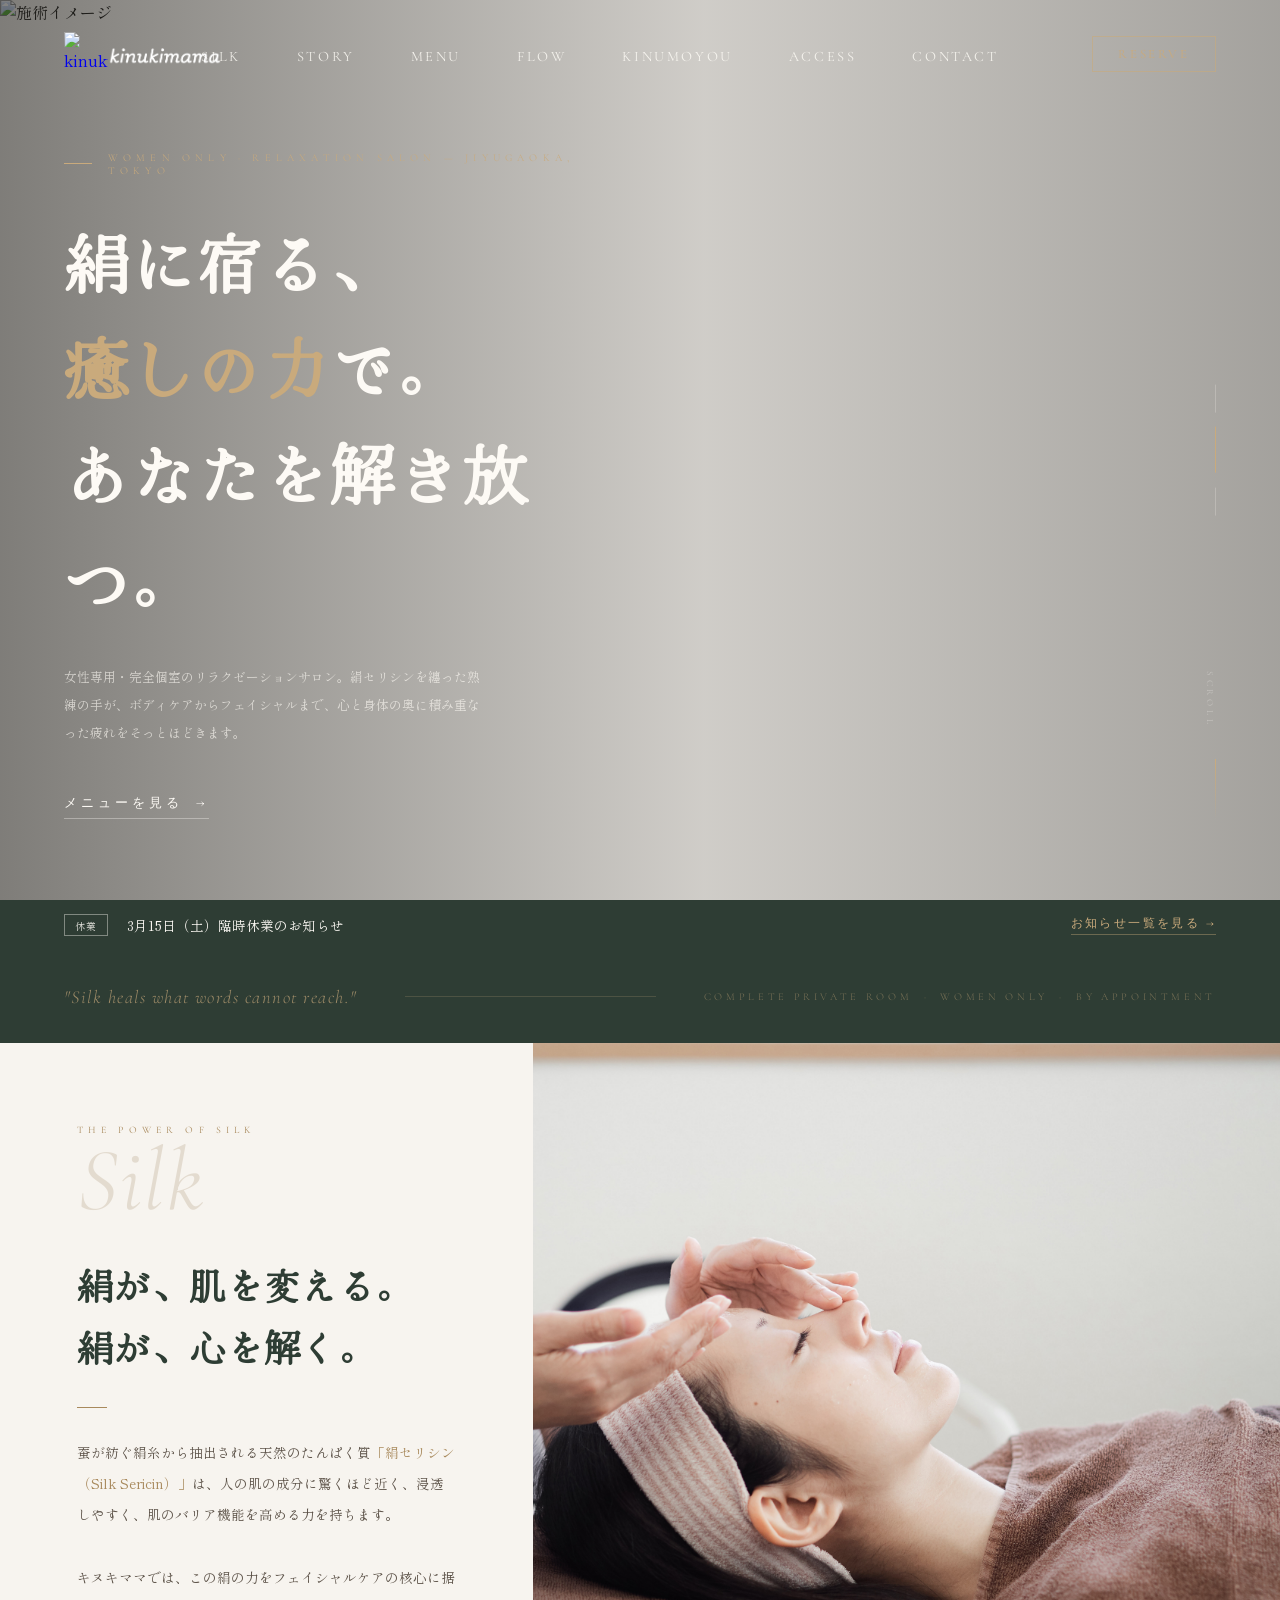
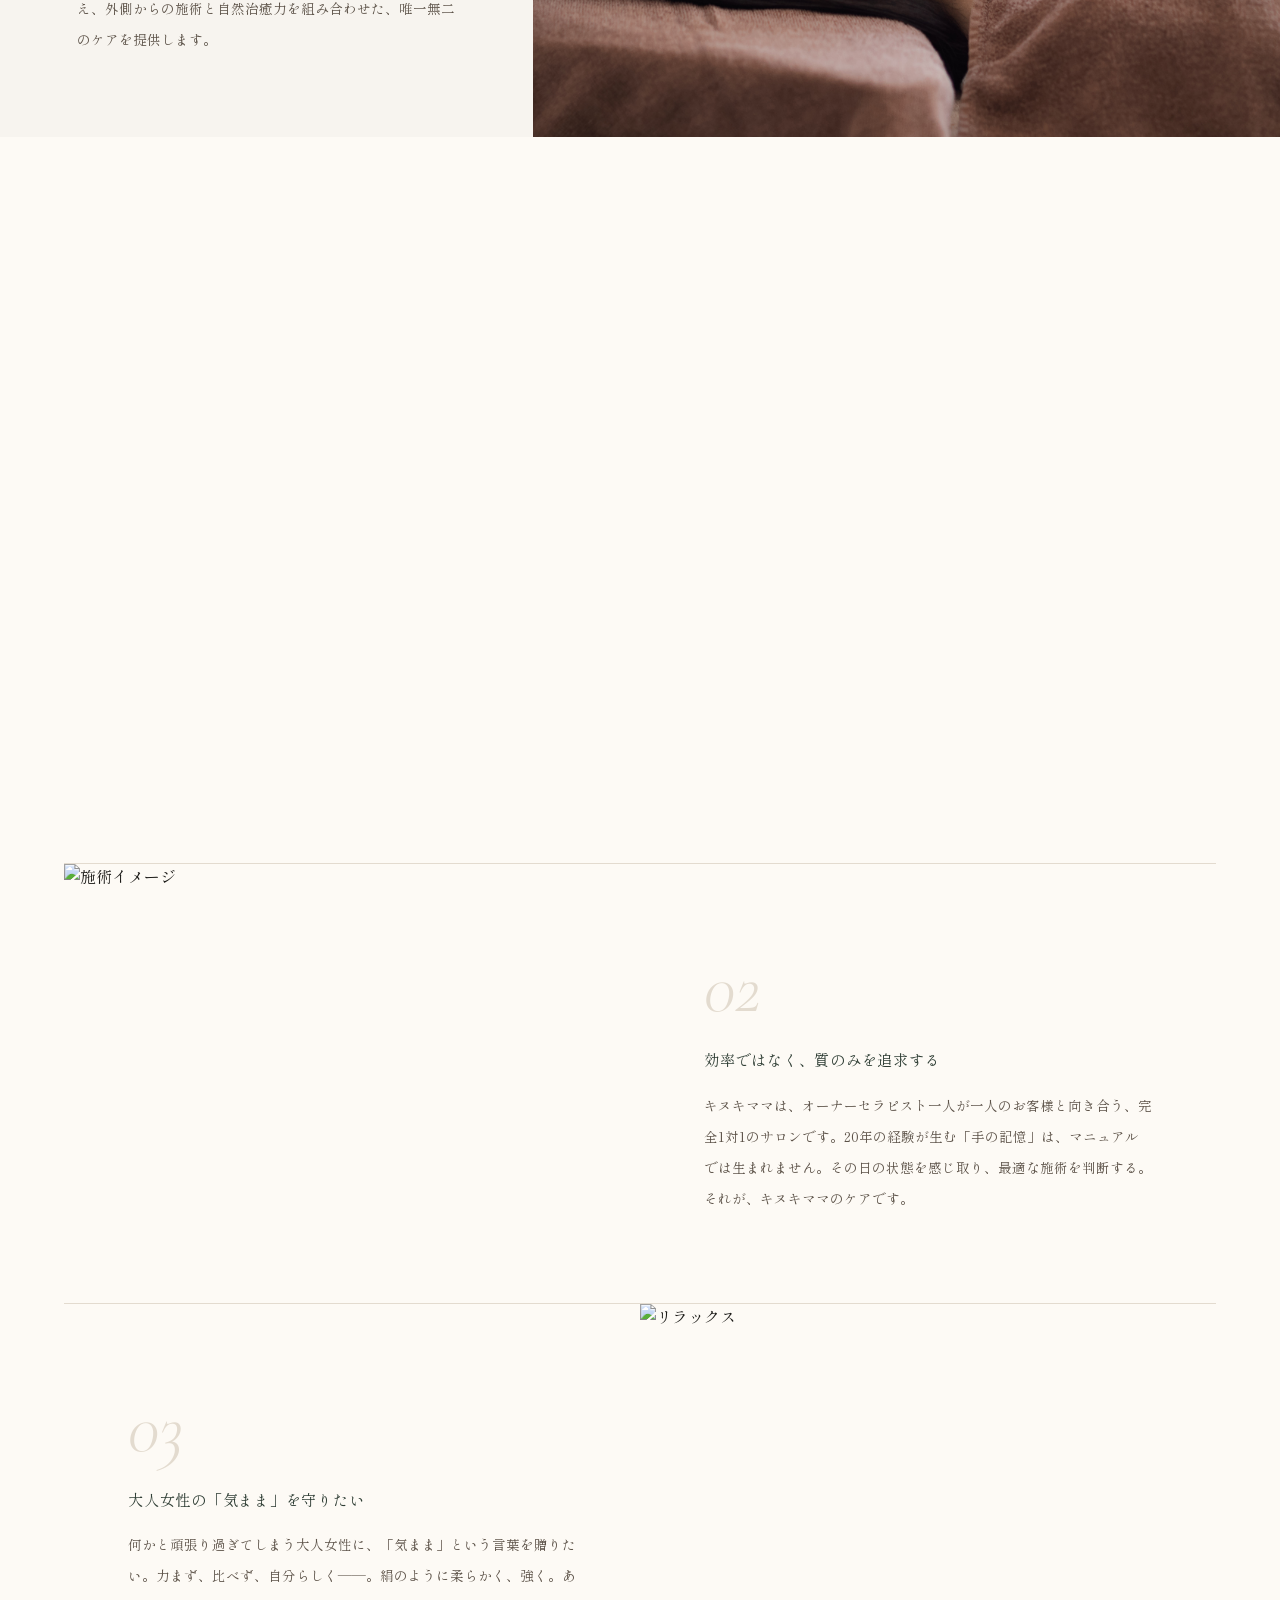
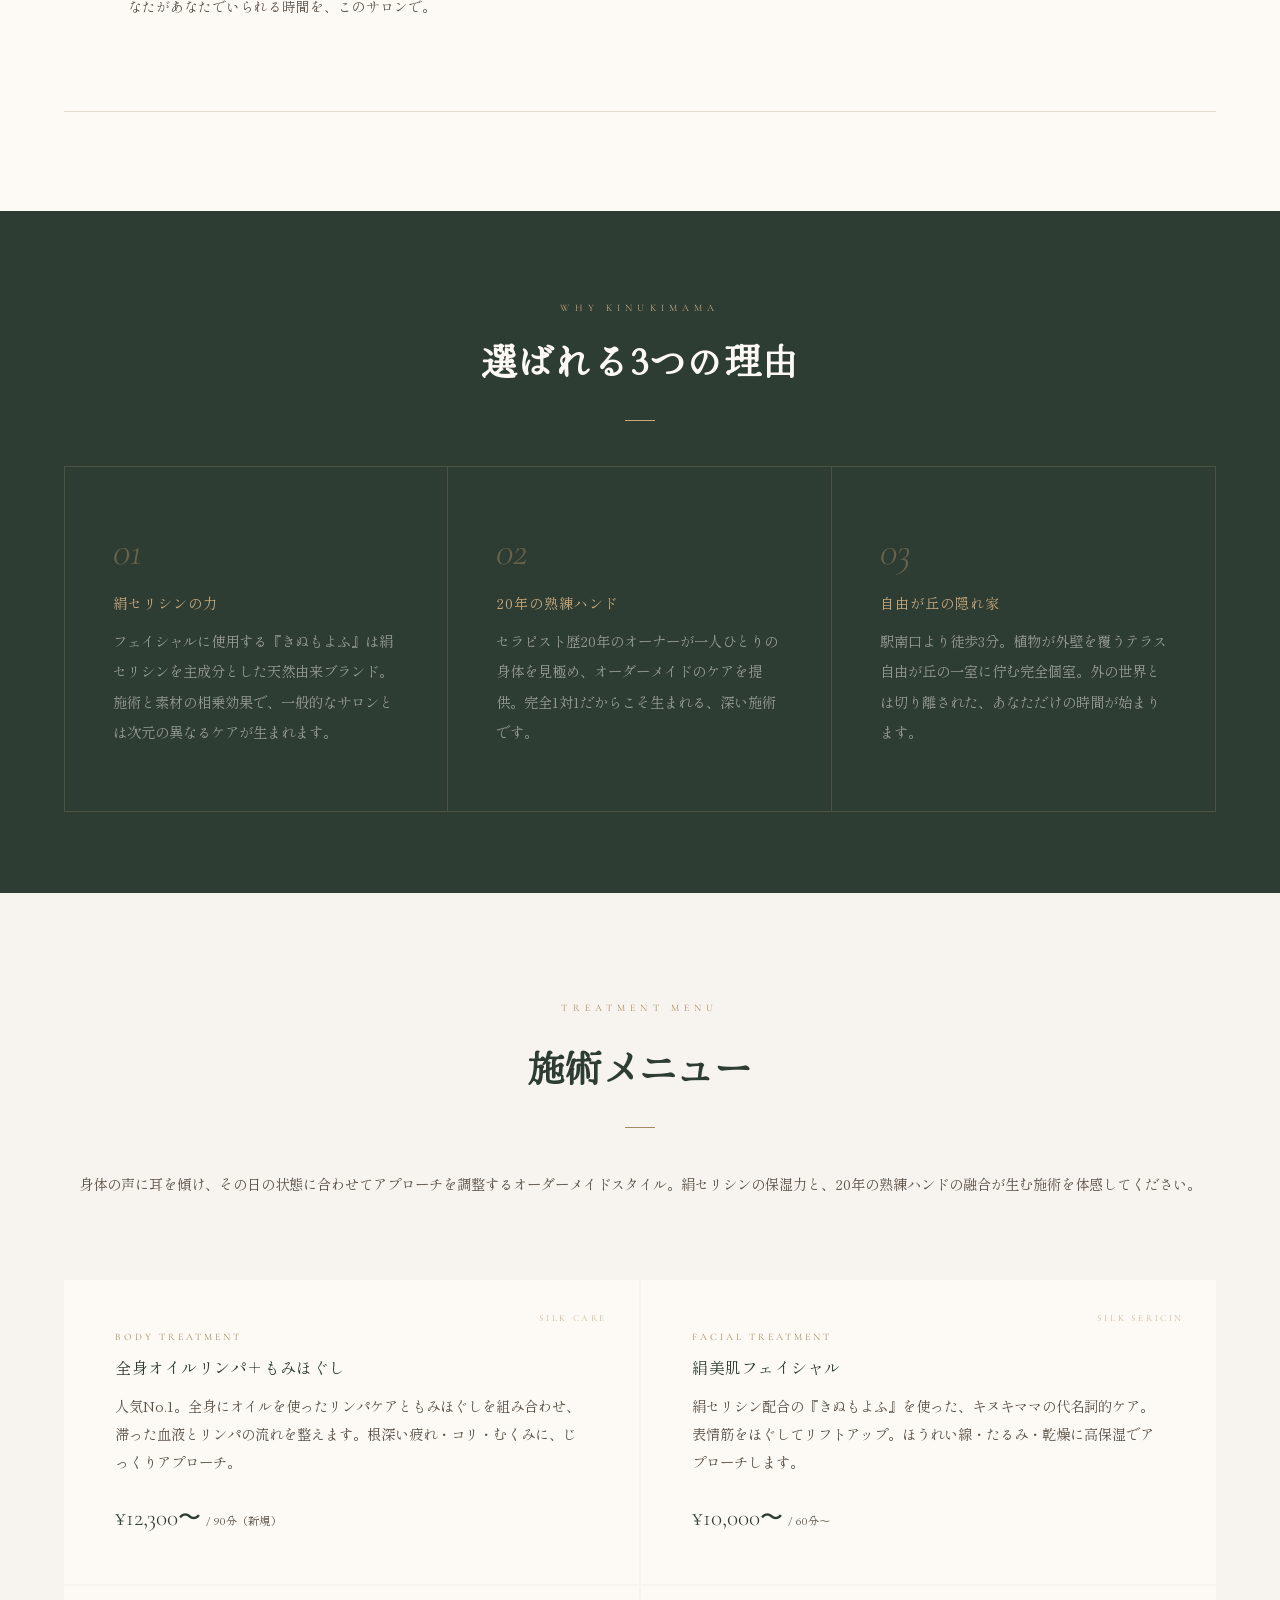
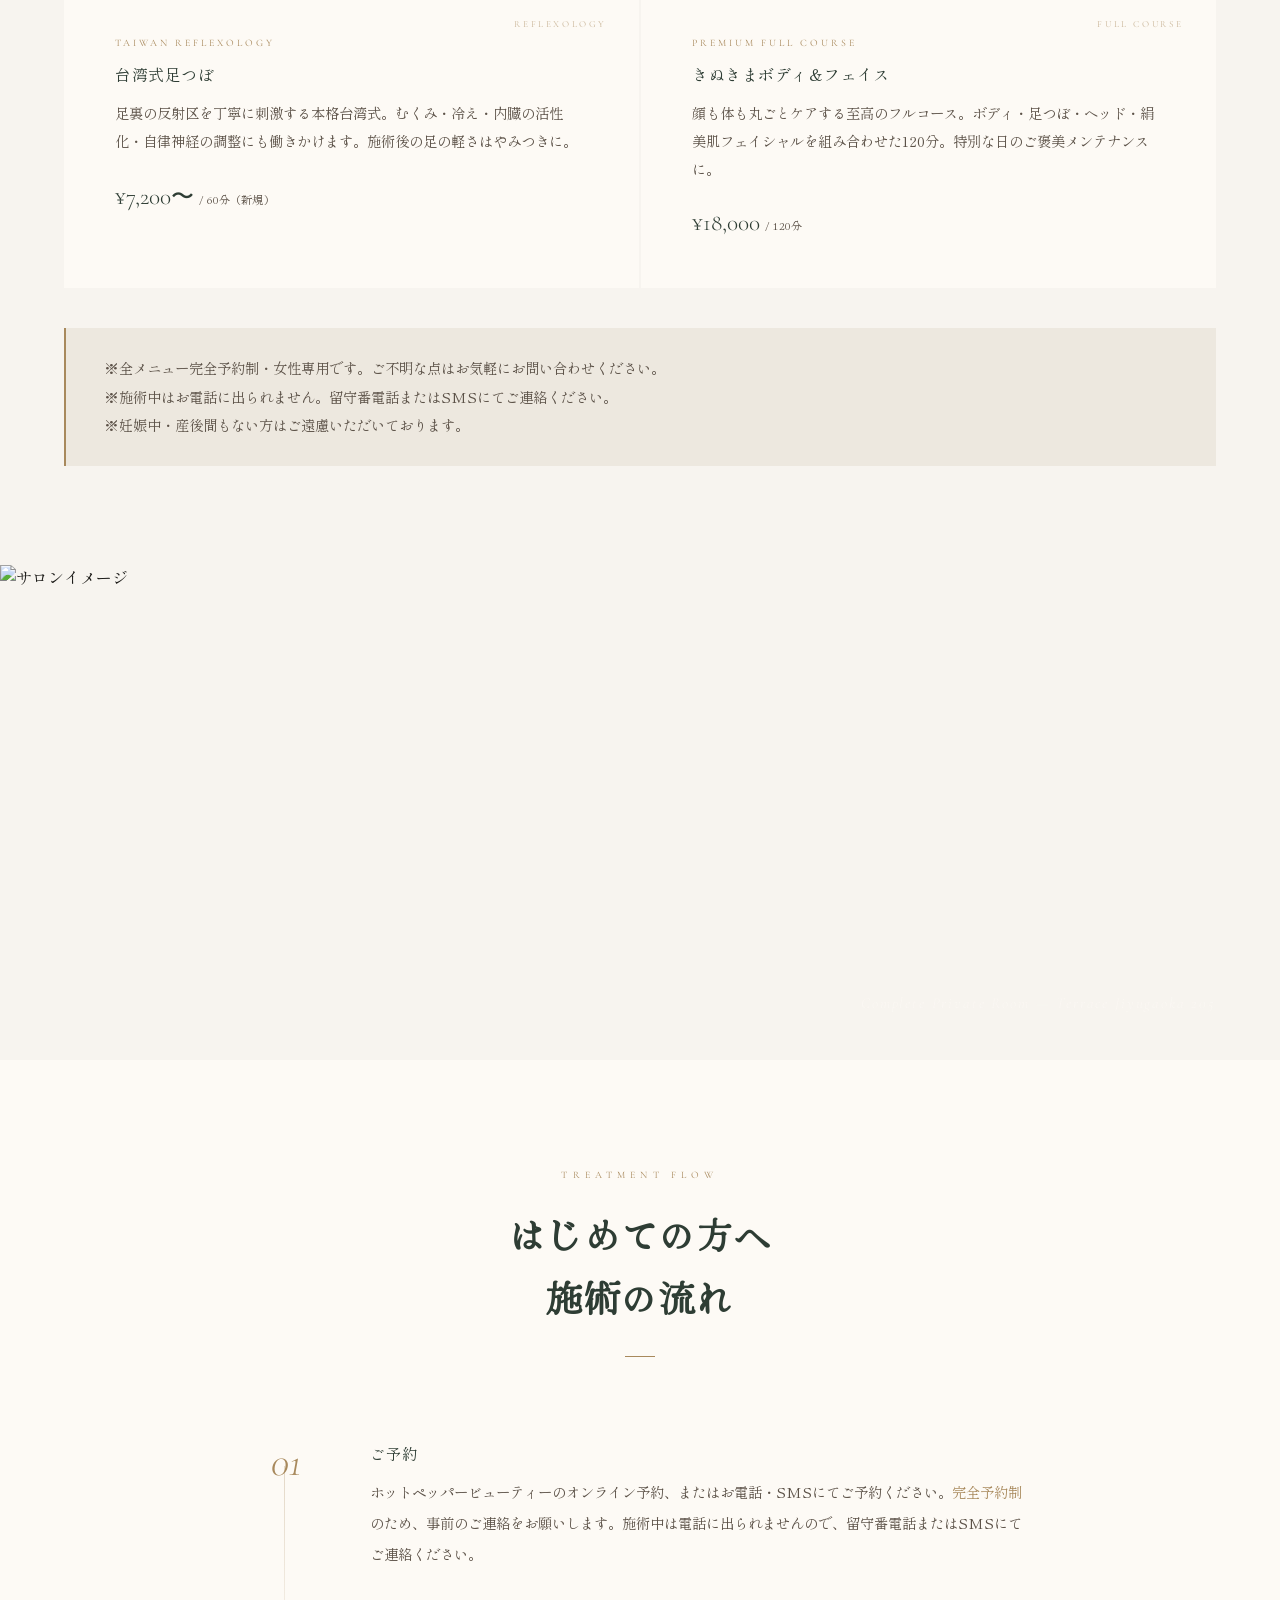
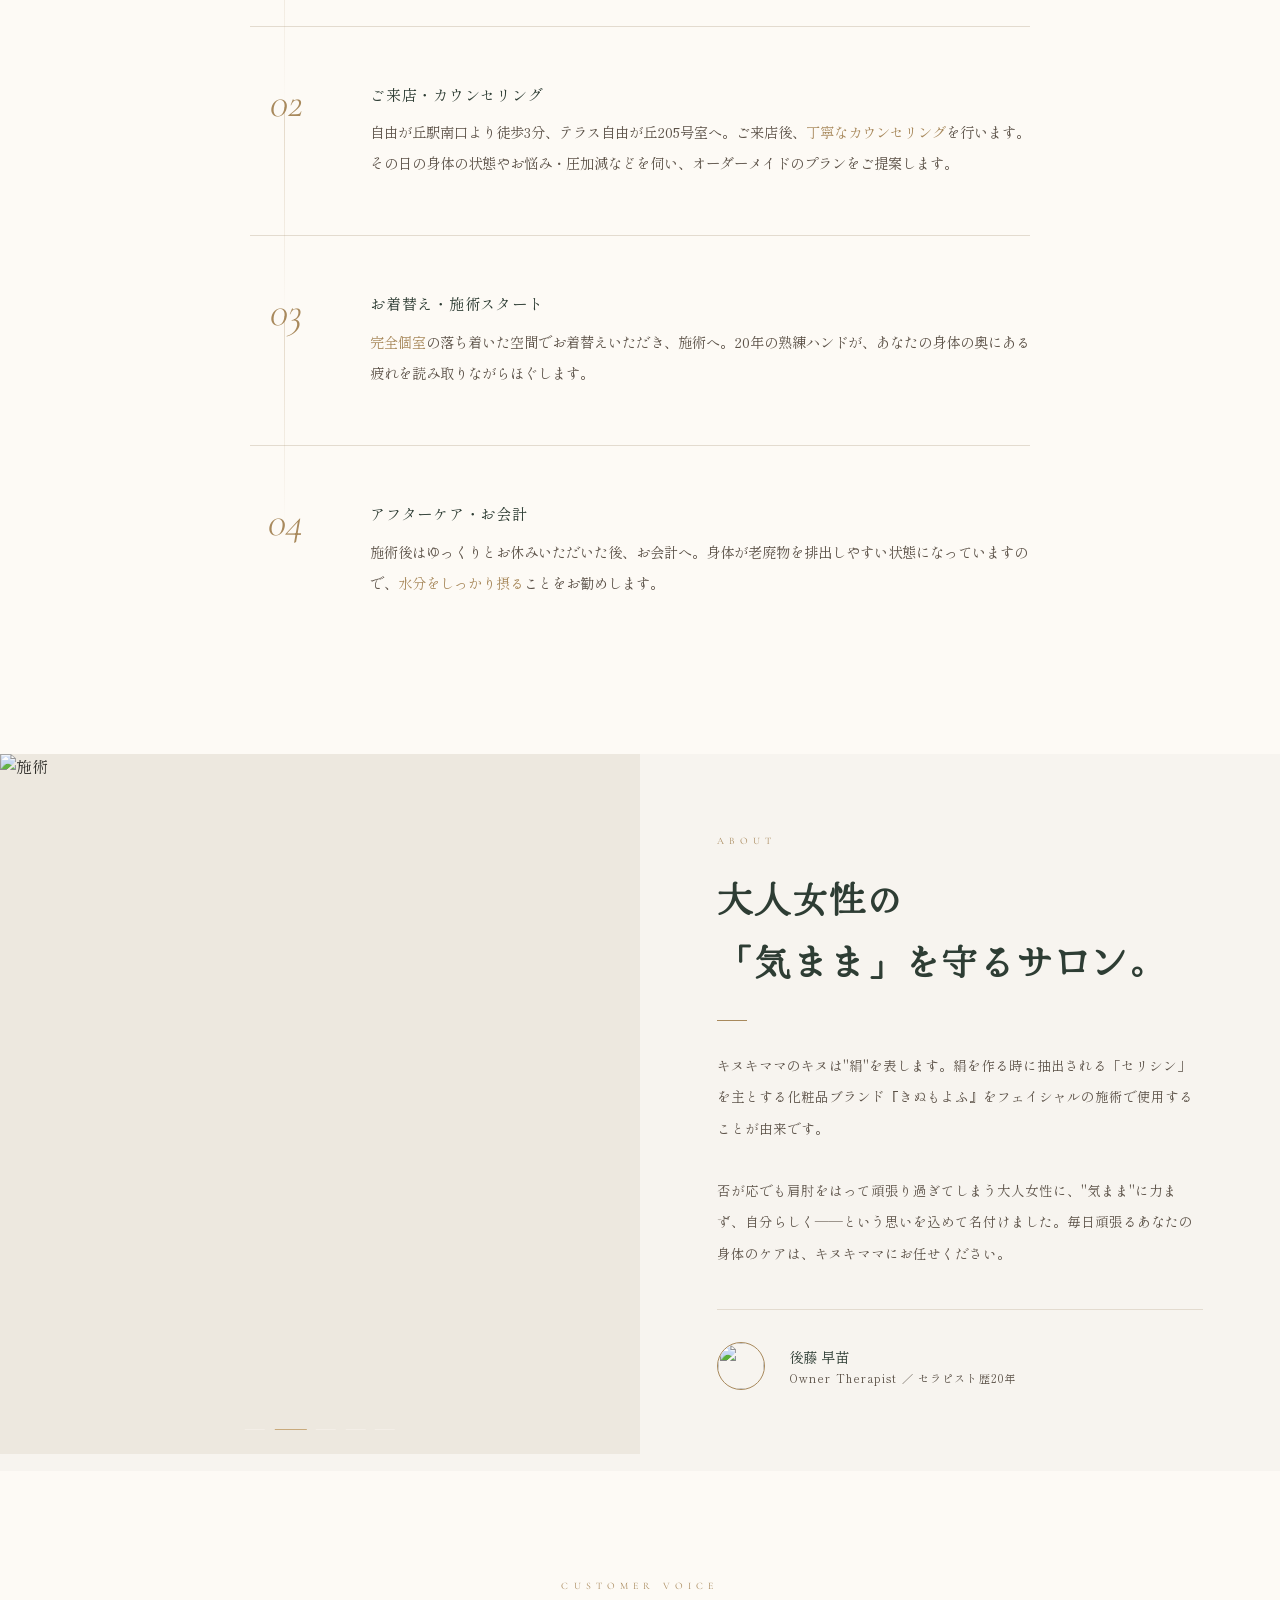
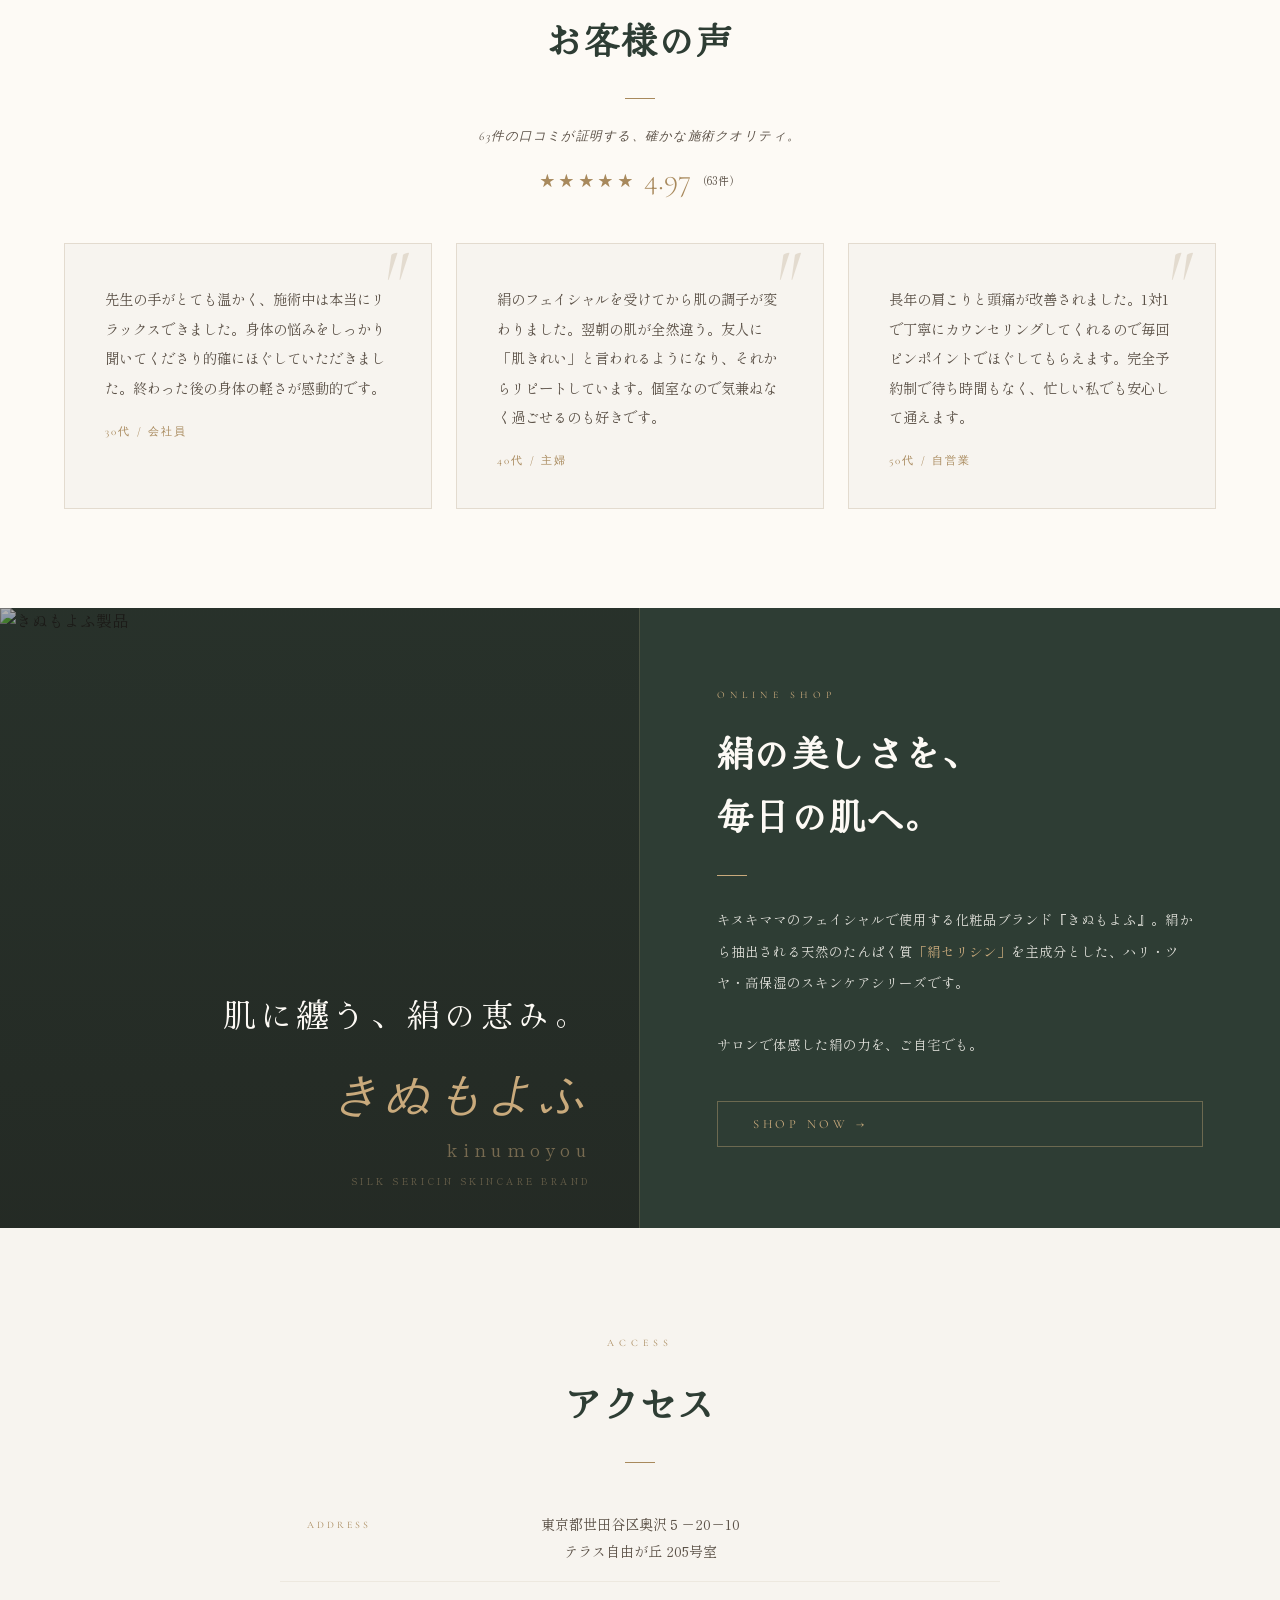
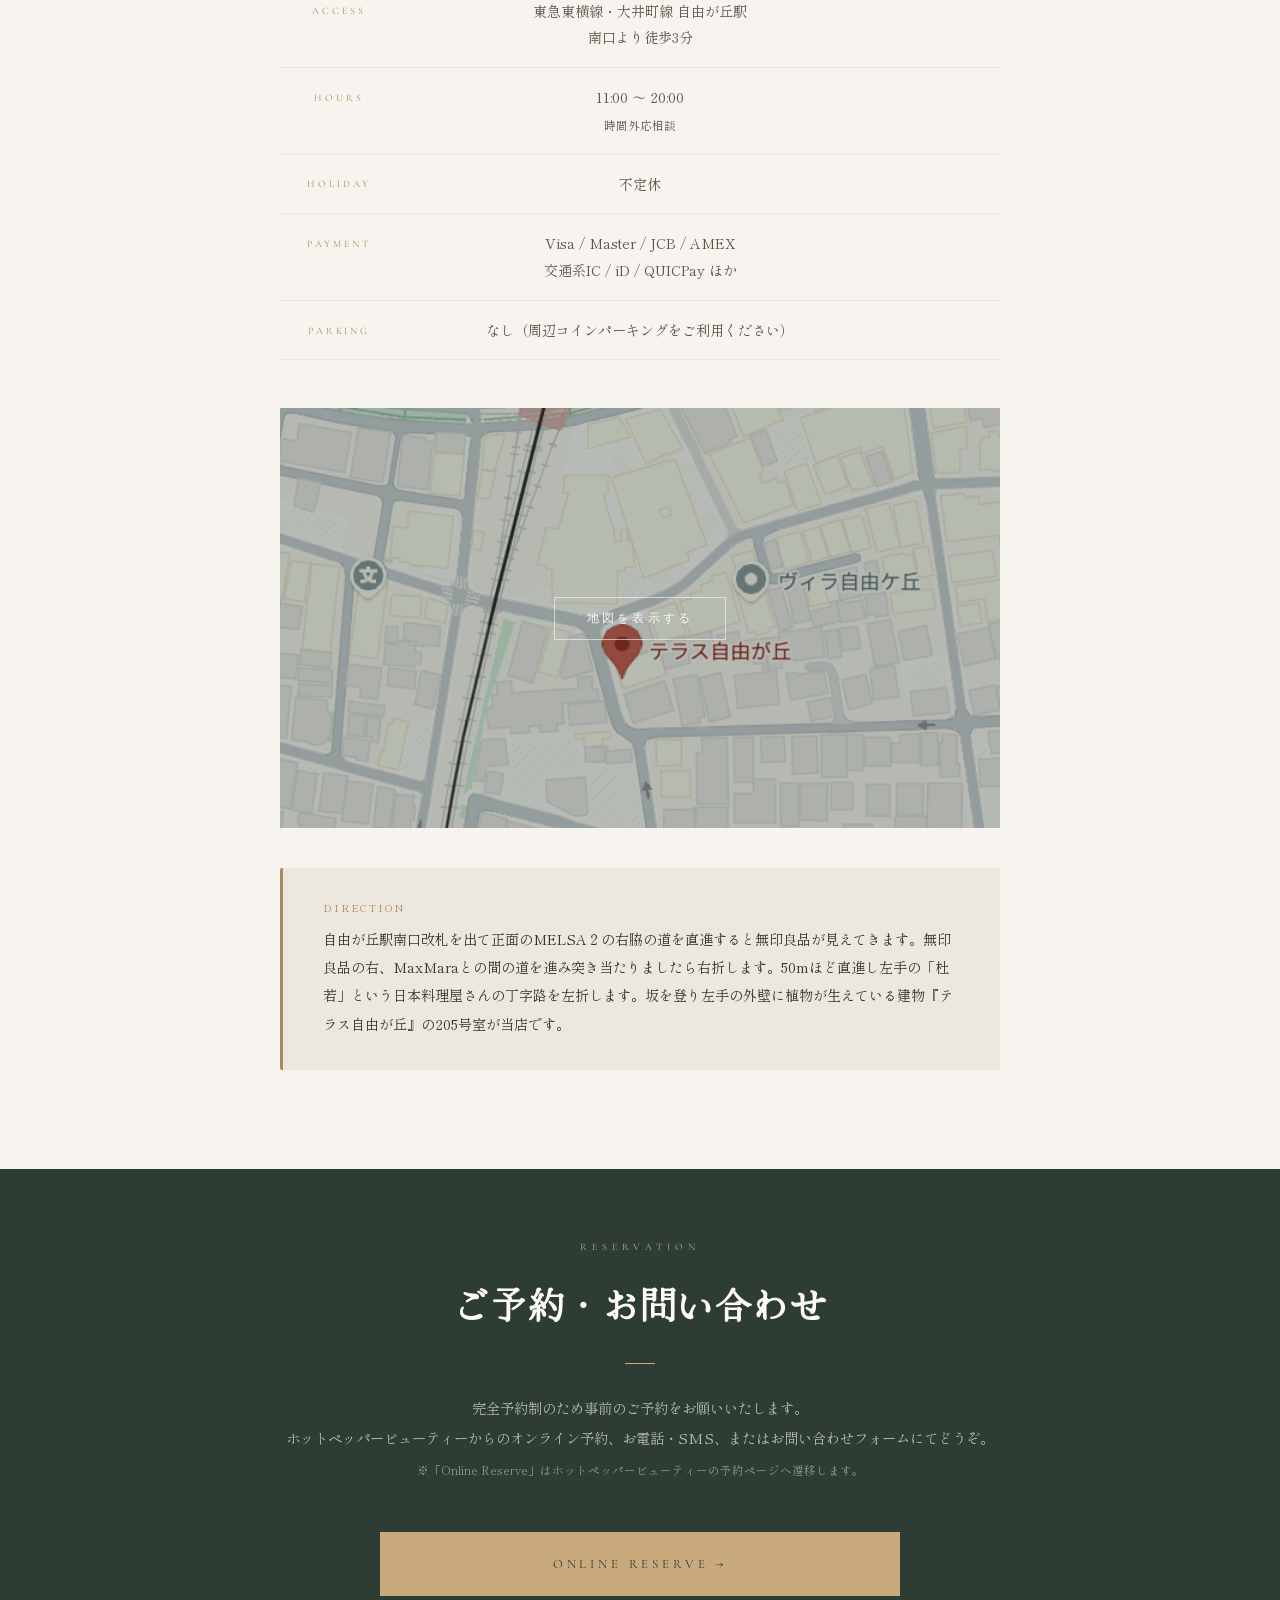
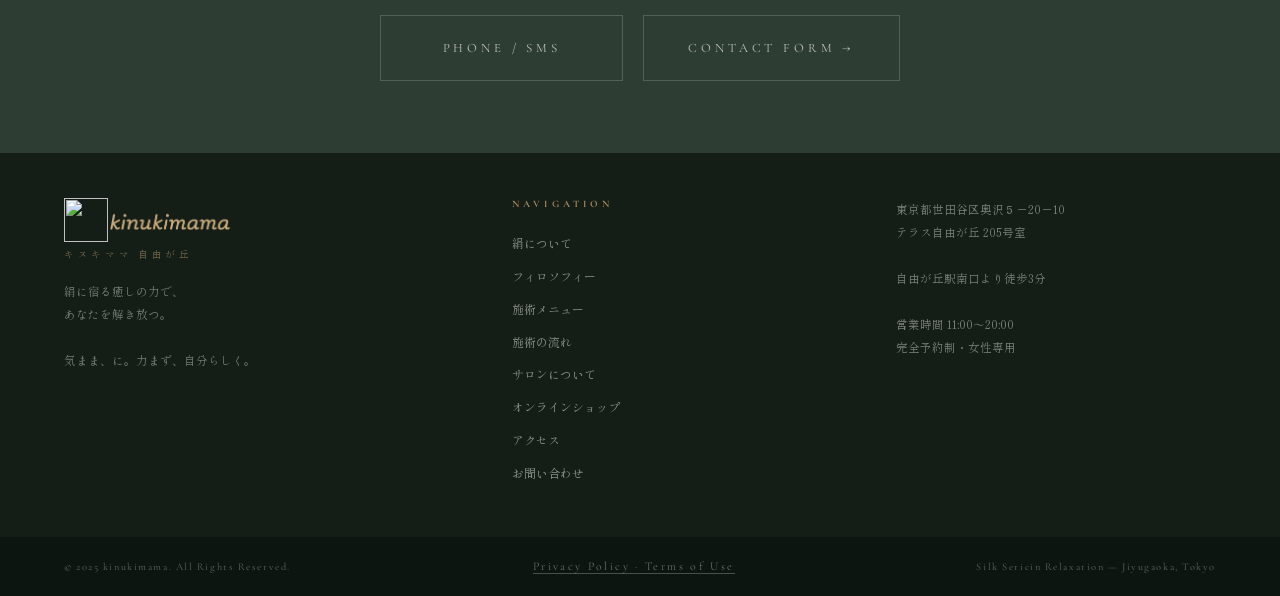
==== commit dba82b55: "ニュースページ新設" ====
--- a/index.html
+++ b/index.html
@@ -117,6 +117,11 @@
 </section>
 
 <!-- TAGLINE STRIP -->
+<div class="news-banner" id="newsBanner" style="display:none;">
+  <span class="nb-tag" id="nbTag"></span>
+  <span class="nb-title" id="nbTitle"></span>
+  <a href="news.html" class="nb-link">お知らせ一覧を見る →</a>
+</div>
 <div class="tagline-strip">
   <span class="ts-text">"Silk heals what words cannot reach."</span>
   <div class="ts-rule"></div>
--- a/style.css
+++ b/style.css
@@ -32,10 +32,10 @@
 /* ── NAV ── */
 nav{position:fixed;top:0;left:0;right:0;z-index:260;padding:calc(env(safe-area-inset-top) + 2rem) 5vw 2rem;display:flex;align-items:center;justify-content:space-between;transition:background 0.5s,padding 0.4s;}
 nav.on{background:rgba(247,244,239,0.97);backdrop-filter:blur(8px);padding:calc(env(safe-area-inset-top) + 1.1rem) 5vw 1.1rem;border-bottom:1px solid rgba(168,137,92,0.15);}
-.logo{display:flex;align-items:center;gap:0.6rem;transition:opacity 0.4s;}
+.logo{display:flex;align-items:center;transition:opacity 0.4s;}
 nav.on .logo{color:var(--sage);}
-.logo-img-wrap{position:relative;width:36px;height:36px;flex-shrink:0;}
-.logo-img-wrap img{position:absolute;inset:0;width:36px;height:36px;object-fit:contain;transition:opacity 0.4s;}
+.logo-img-wrap{position:relative;width:44px;height:44px;flex-shrink:0;}
+.logo-img-wrap img{position:absolute;inset:0;width:44px;height:44px;object-fit:contain;transition:opacity 0.4s;}
 .logo-text-wrap{position:relative;height:22px;flex-shrink:0;}
 .logo-text-wrap img{position:absolute;top:0;left:0;height:22px;width:auto;object-fit:contain;transition:opacity 0.4s;}
 .logo-white{opacity:1;}
@@ -46,7 +46,7 @@
 .logo-txt-green{opacity:0;}
 nav.on .logo-txt-white{opacity:0;}
 nav.on .logo-txt-green{opacity:1;}
-.f-logo{display:flex;align-items:center;gap:0.6rem;}.f-logo img{width:44px;height:44px;object-fit:contain;}
+.f-logo{display:flex;align-items:center;}.f-logo img{width:44px;height:44px;object-fit:contain;}
 .nav-links{display:flex;gap:3.5rem;list-style:none;}
 .nav-links a{font-family:'Cormorant Garamond',serif;font-size:0.9rem;font-weight:400;letter-spacing:0.18em;text-transform:uppercase;color:rgba(253,250,245,0.85);transition:color 0.3s;}
 nav.on .nav-links a{color:var(--ink-mid);}
@@ -368,6 +368,7 @@
 .page-hero::before{content:'';position:absolute;right:0;bottom:-2rem;font-family:'Cormorant Garamond',serif;font-style:italic;font-size:clamp(5rem,14vw,13rem);font-weight:300;color:rgba(201,170,124,0.07);line-height:1;pointer-events:none;user-select:none;white-space:nowrap;}
 .page-hero--privacy::before{content:'Privacy';}
 .page-hero--contact::before{content:'Contact';}
+.page-hero--thanks::before{content:'Thanks';}
 .ph-eyebrow{display:flex;align-items:center;gap:1rem;margin-bottom:1.8rem;}
 .ph-line{width:28px;height:1px;background:var(--gold-lt);}
 .ph-eyebrow span{font-family:'Cormorant Garamond',serif;font-size:0.65rem;letter-spacing:0.5em;text-transform:uppercase;color:var(--gold-lt);font-weight:300;}
@@ -409,6 +410,39 @@
 .back-btn::before{content:'←';font-family:serif;transition:transform 0.3s;}
 .back-btn:hover::before{transform:translateX(-4px);}
 
+/* THANKS */
+.thanks-wrap{text-align:center;padding:4rem 0;}
+.thanks-msg{font-size:1rem;line-height:2.2;color:var(--ink-mid);margin-bottom:2.5rem;}
+.thanks-count{font-size:0.78rem;letter-spacing:0.12em;color:var(--ink-soft);margin-bottom:0;}
+.thanks-count span{font-family:'Cormorant Garamond',serif;font-size:1.1rem;color:var(--gold);}
+
+/* NEWS BANNER */
+.news-banner{background:var(--sage);padding:0.9rem 5vw;display:flex;align-items:center;gap:1.2rem;flex-wrap:wrap;}
+.nb-tag{font-size:0.62rem;letter-spacing:0.15em;padding:0.15rem 0.6rem;border:1px solid rgba(253,250,245,0.4);color:rgba(253,250,245,0.85);flex-shrink:0;}
+.nb-title{font-family:'Shippori Mincho B1',serif;font-size:0.85rem;color:var(--white);flex:1;min-width:0;}
+.nb-link{font-family:'Cormorant Garamond',serif;font-size:0.75rem;letter-spacing:0.2em;color:var(--gold-lt);white-space:nowrap;border-bottom:1px solid rgba(201,170,124,0.4);padding-bottom:0.1rem;transition:all 0.3s;flex-shrink:0;}
+.nb-link:hover{color:var(--white);border-color:rgba(253,250,245,0.5);}
+
+/* NEWS PAGE */
+.news-wrap{max-width:768px;margin:0 auto;padding:3rem 5vw 4rem;}
+.news-loading{text-align:center;color:var(--ink-soft);font-size:0.9rem;padding:4rem 0;}
+.news-card{border-bottom:1px solid rgba(168,137,92,0.2);padding:2rem 0;}
+.news-card:first-child{border-top:1px solid rgba(168,137,92,0.2);}
+.news-card-head{display:flex;align-items:center;gap:1.2rem;margin-bottom:0.8rem;}
+.news-date{font-family:'Cormorant Garamond',serif;font-size:0.88rem;letter-spacing:0.1em;color:var(--ink-soft);}
+.news-tag{font-size:0.65rem;letter-spacing:0.15em;padding:0.2rem 0.7rem;border:1px solid currentColor;}
+.news-tag--休業{color:#9b4c4c;border-color:rgba(155,76,76,0.4);background:rgba(155,76,76,0.06);}
+.news-tag--キャンペーン{color:#7a6e2e;border-color:rgba(122,110,46,0.4);background:rgba(122,110,46,0.06);}
+.news-tag--お知らせ{color:var(--sage-mid);border-color:rgba(68,92,78,0.4);background:rgba(68,92,78,0.06);}
+.news-tag--新メニュー{color:#5c6e8a;border-color:rgba(92,110,138,0.4);background:rgba(92,110,138,0.06);}
+.news-title{font-family:'Hina Mincho',serif;font-size:1.05rem;color:var(--ink);margin-bottom:0.6rem;}
+.news-body{font-size:0.9rem;line-height:2;color:var(--ink-mid);}
+.news-card-link{display:inline-block;margin-top:0.8rem;font-family:'Cormorant Garamond',serif;font-size:0.78rem;letter-spacing:0.2em;color:var(--gold);border-bottom:1px solid rgba(168,137,92,0.4);padding-bottom:0.1rem;transition:all 0.3s;}
+.news-card-link:hover{color:var(--sage);border-color:var(--sage);}
+
+/* PAGE HERO NEWS */
+.page-hero--news::before{content:'News';}
+
 /* ── MOBILE (privacy追加分) ── */
 @media(max-width:800px){
   .page-hero::before{bottom:-0.6rem;right:-1vw;}
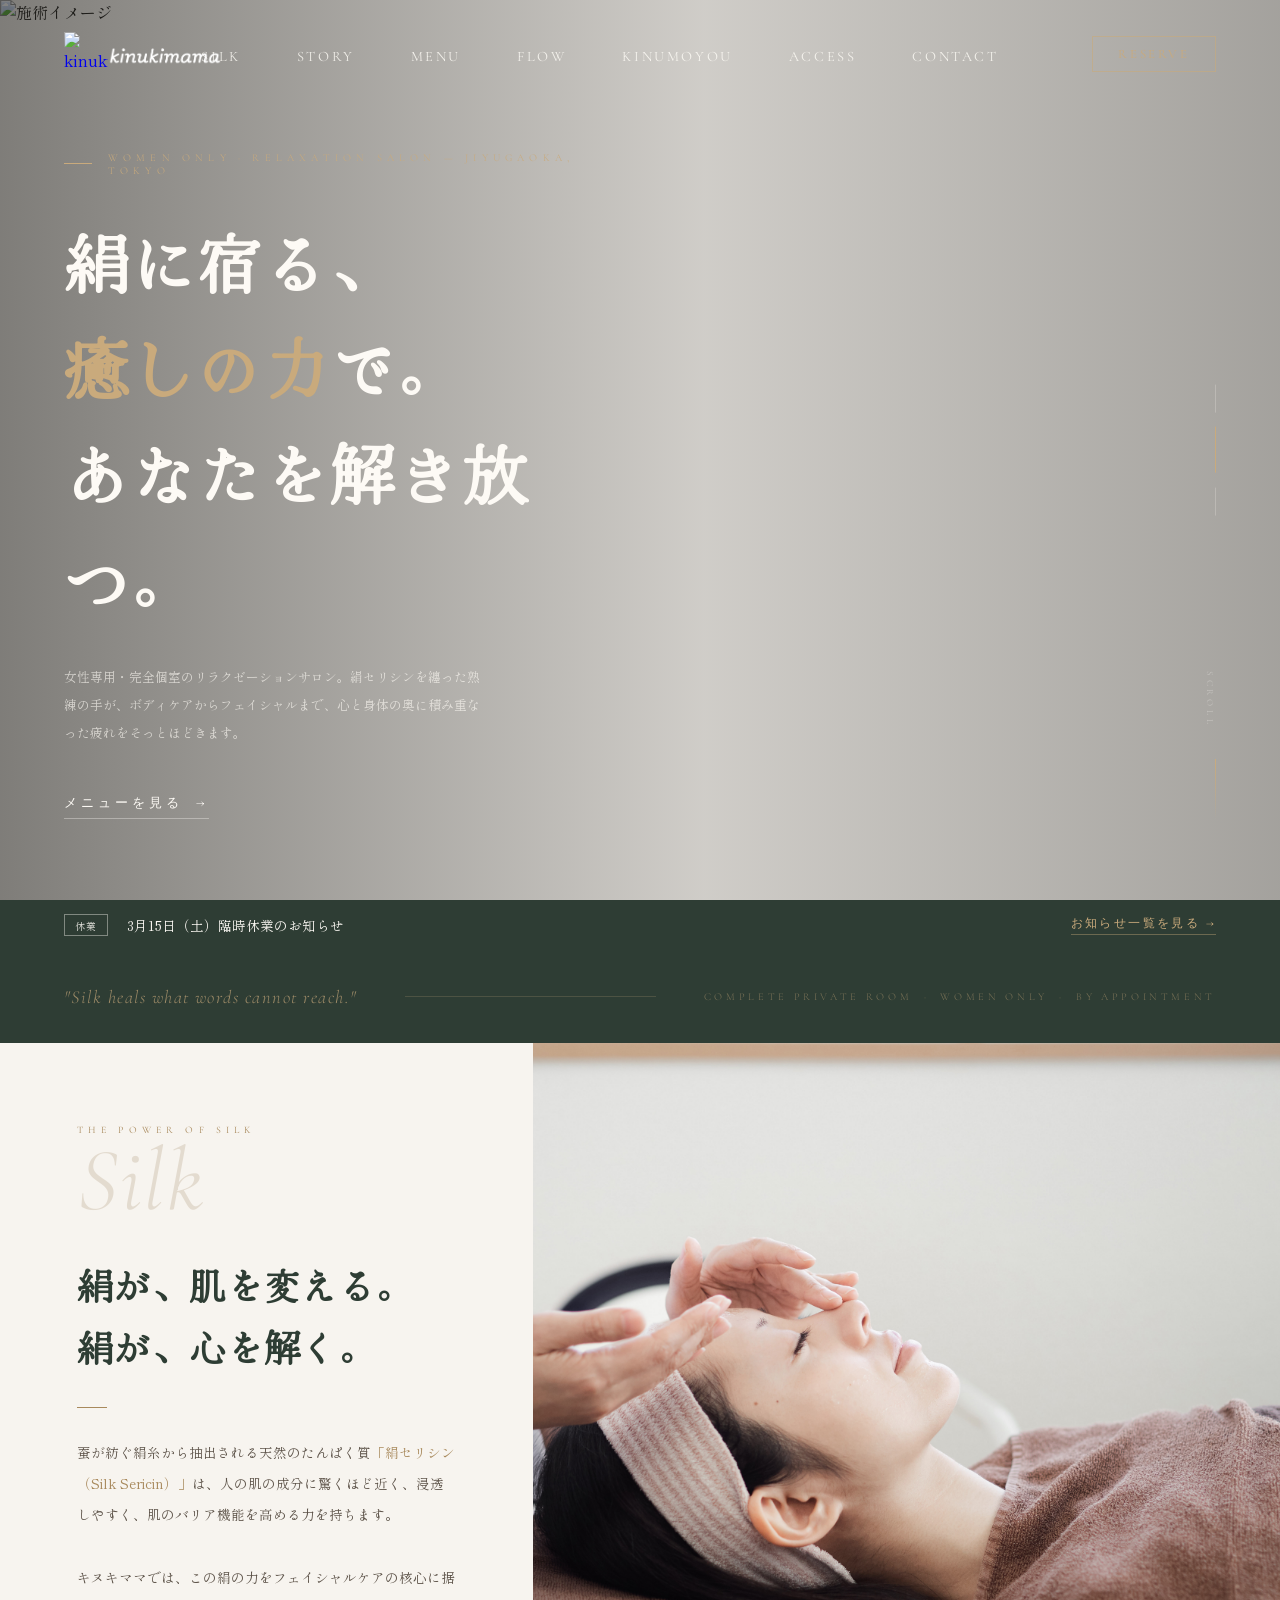
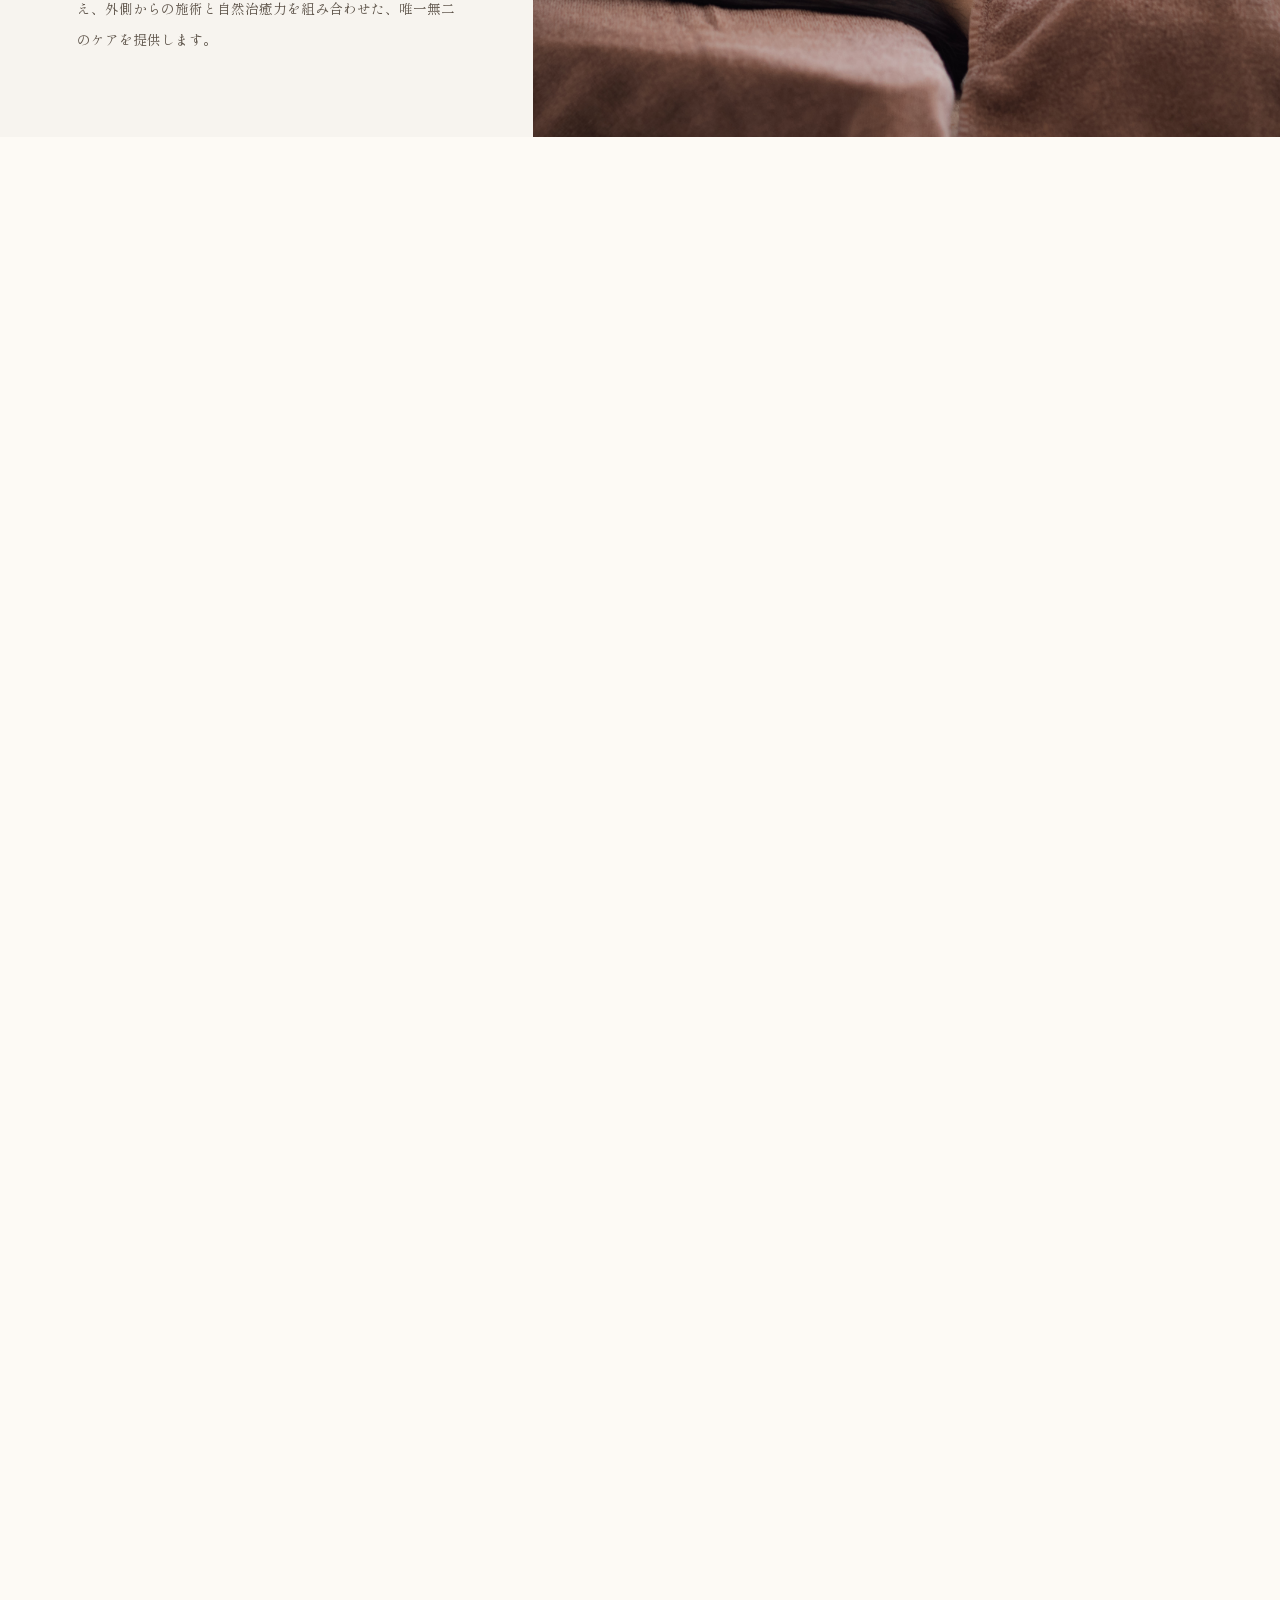
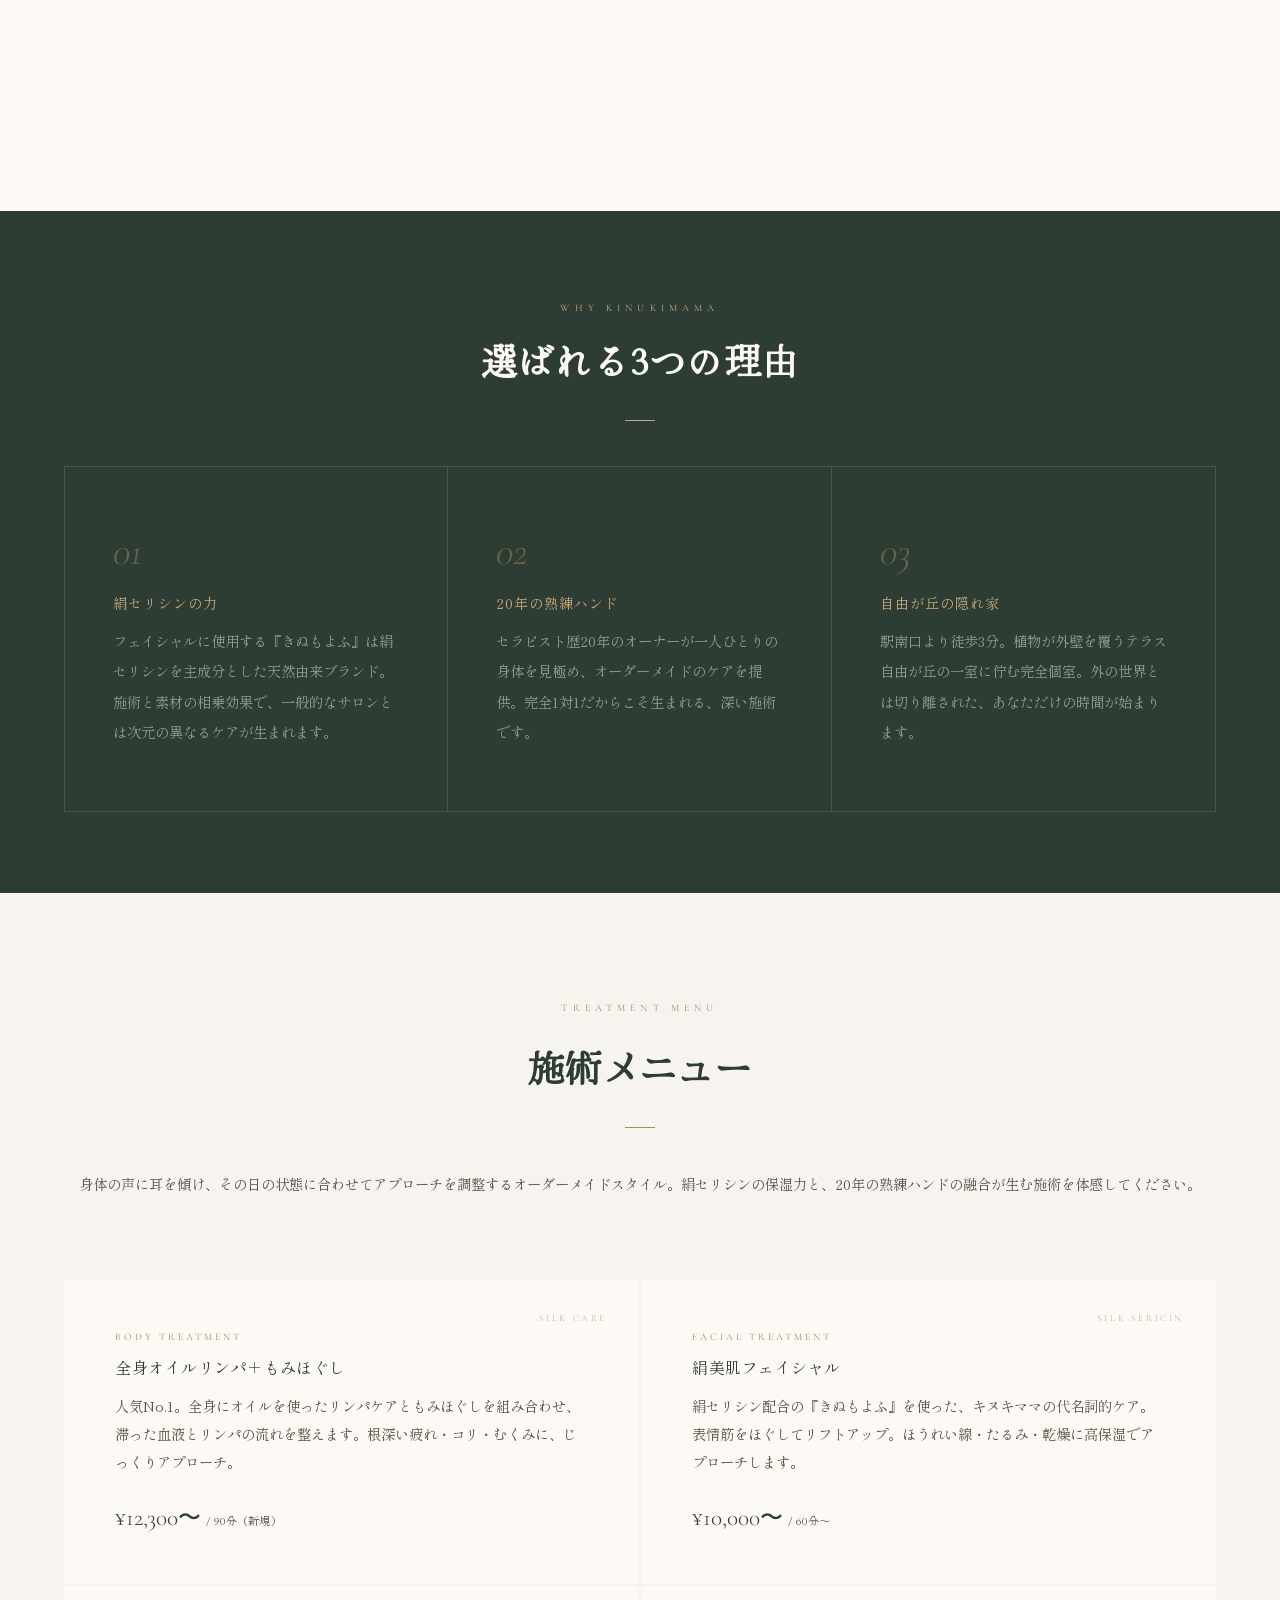
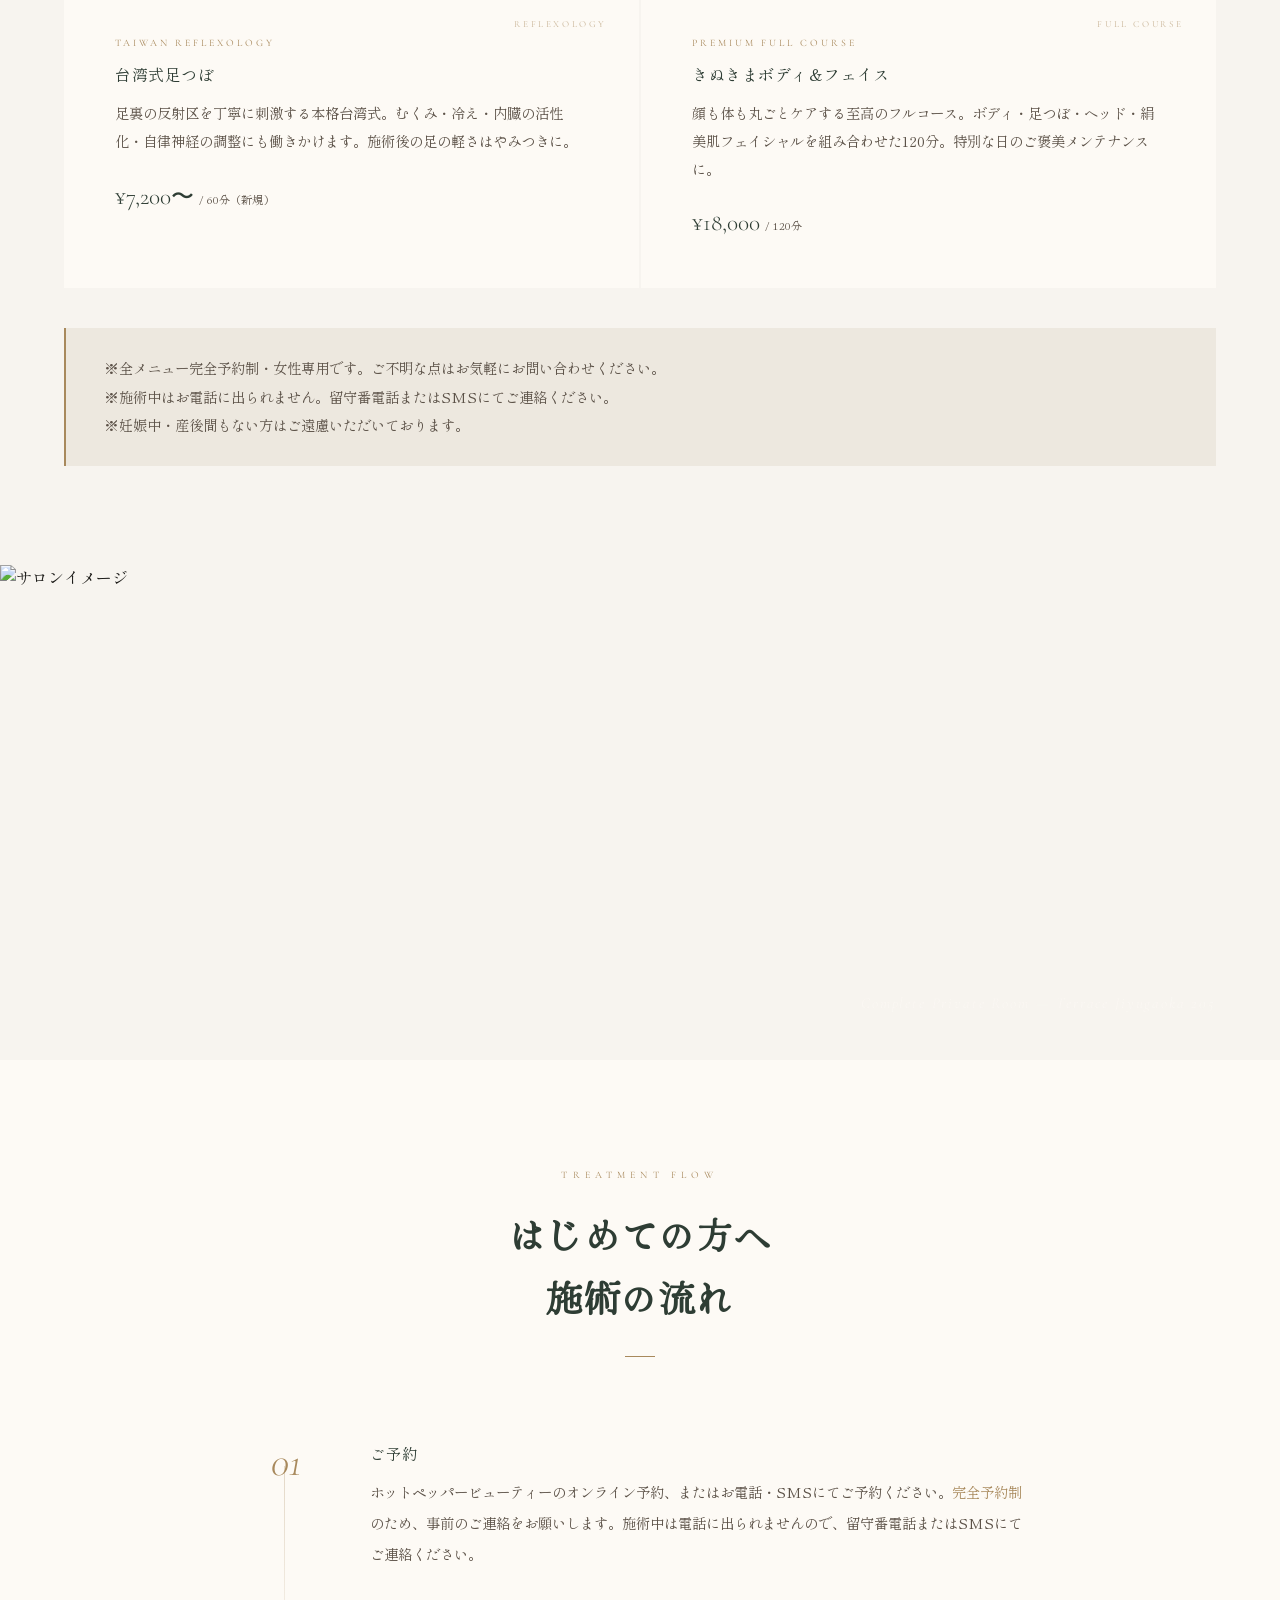
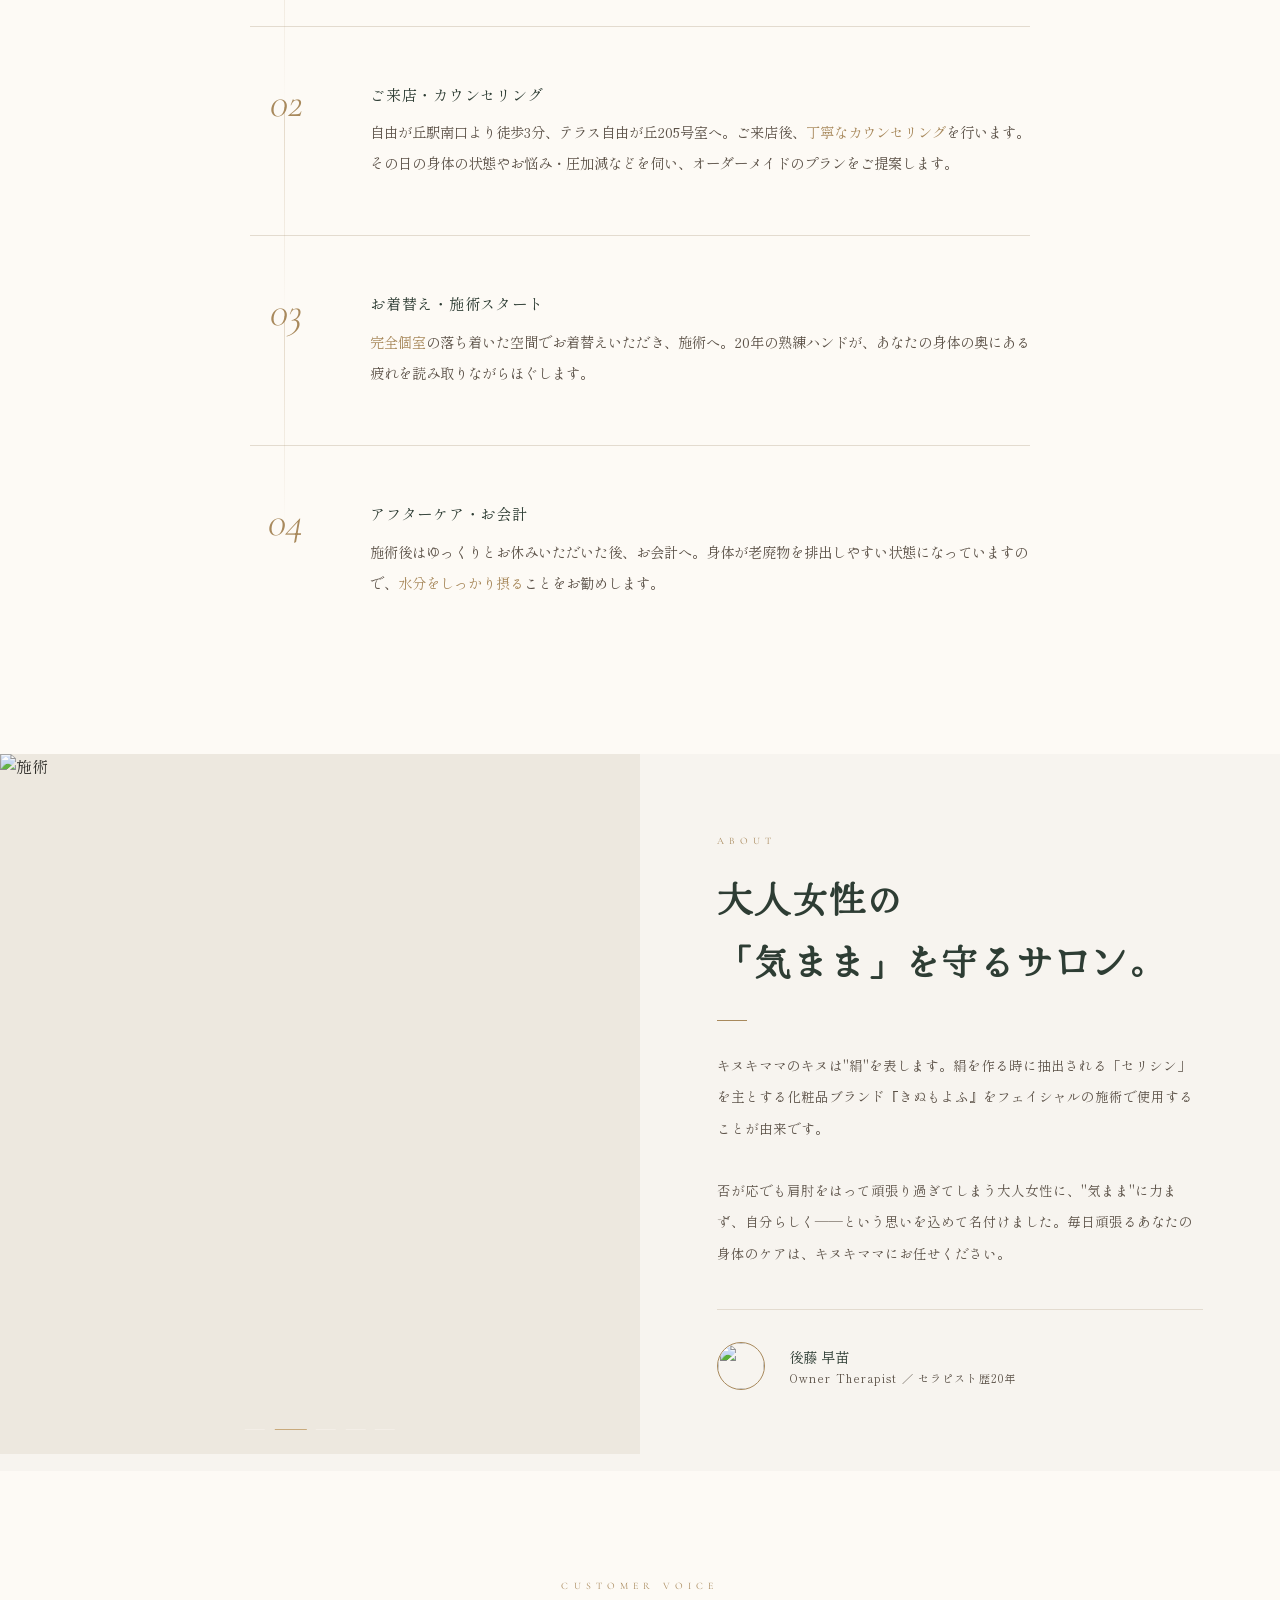
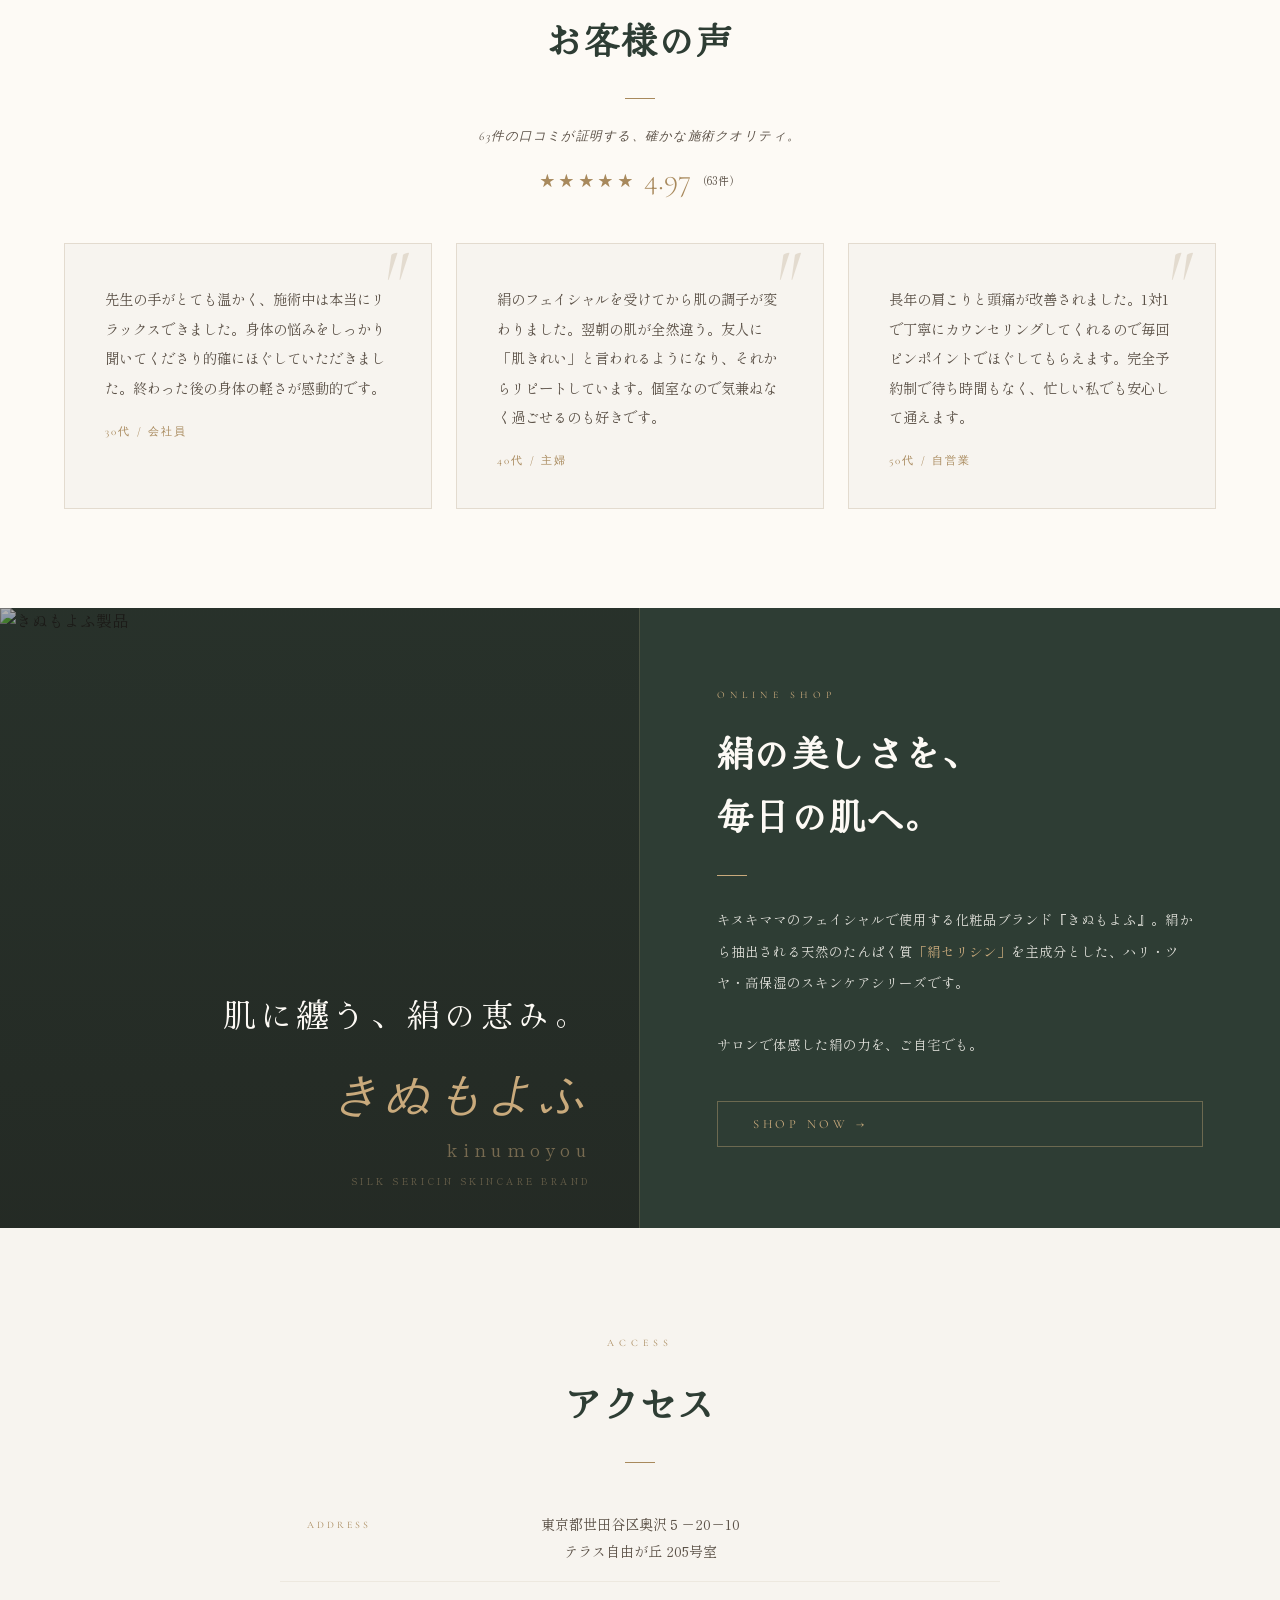
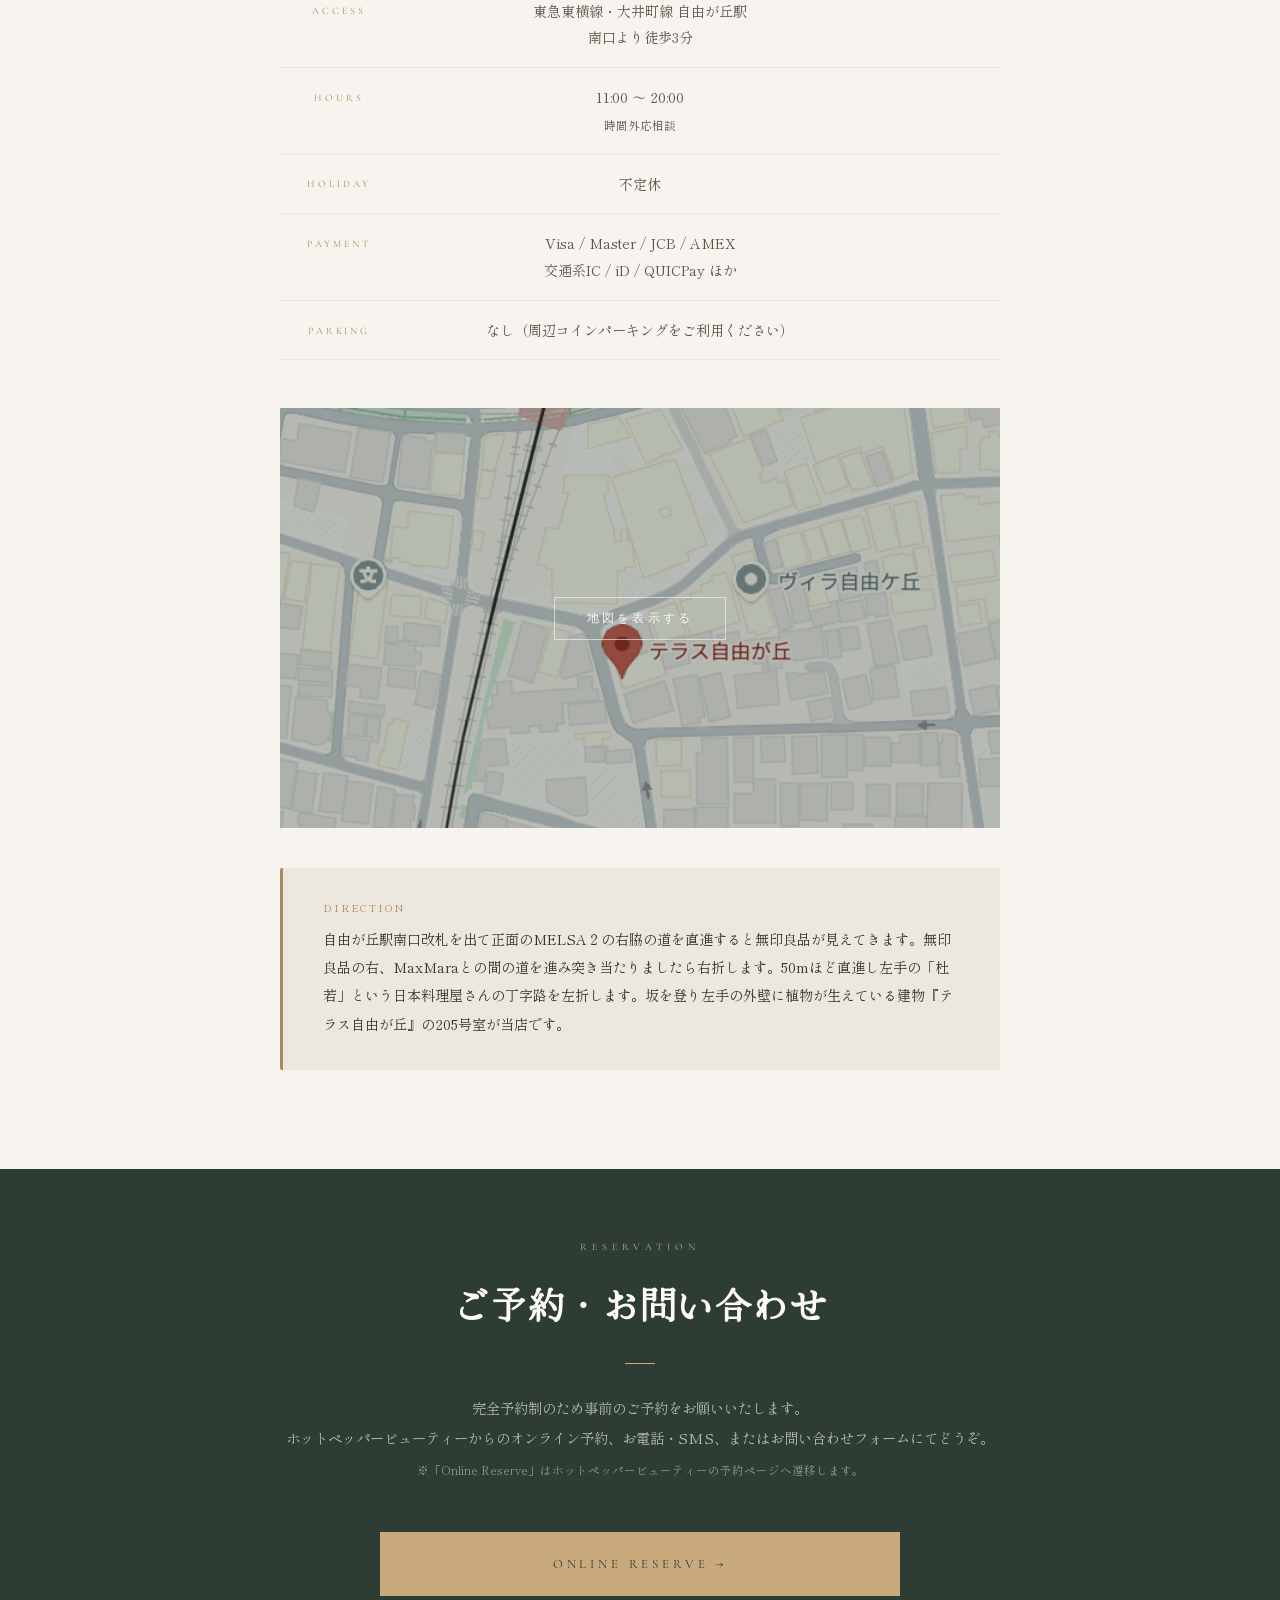
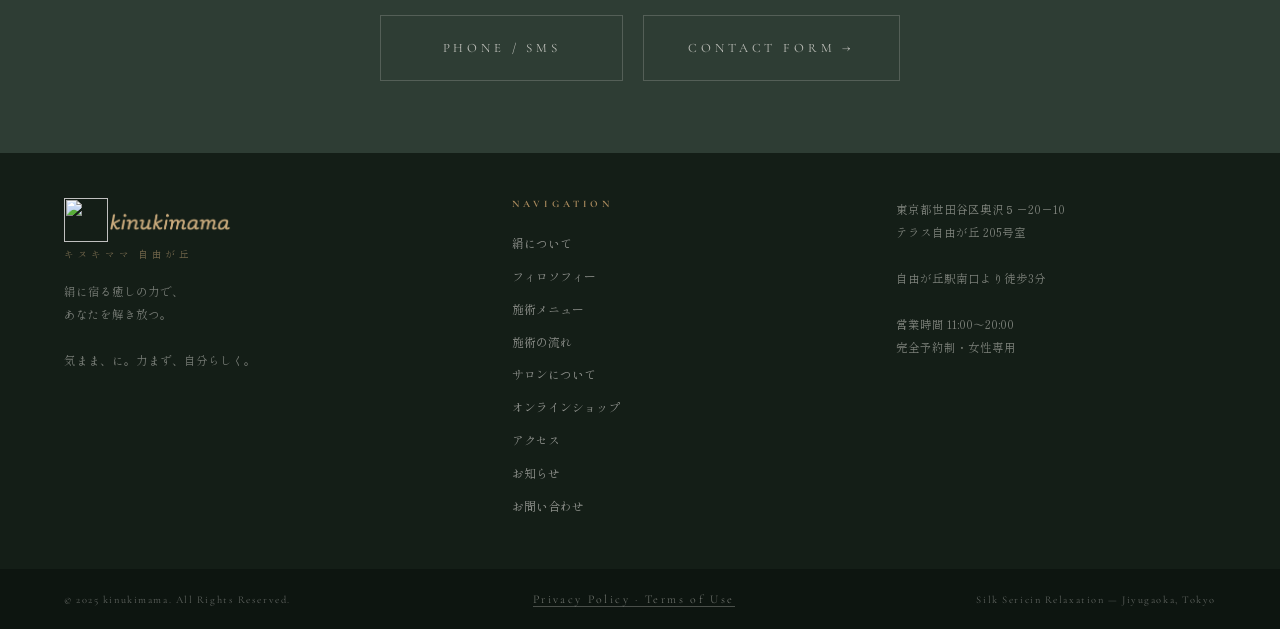
==== commit 445d9d0c: "フッターにリンク追加" ====
--- a/index.html
+++ b/index.html
@@ -452,6 +452,7 @@
       <li><a href="#about">サロンについて</a></li>
       <li><a href="#shop">オンラインショップ</a></li>
       <li><a href="#access">アクセス</a></li>
+      <li><a href="news.html">お知らせ</a></li>
       <li><a href="contact.html">お問い合わせ</a></li>
     </ul>
   </div>
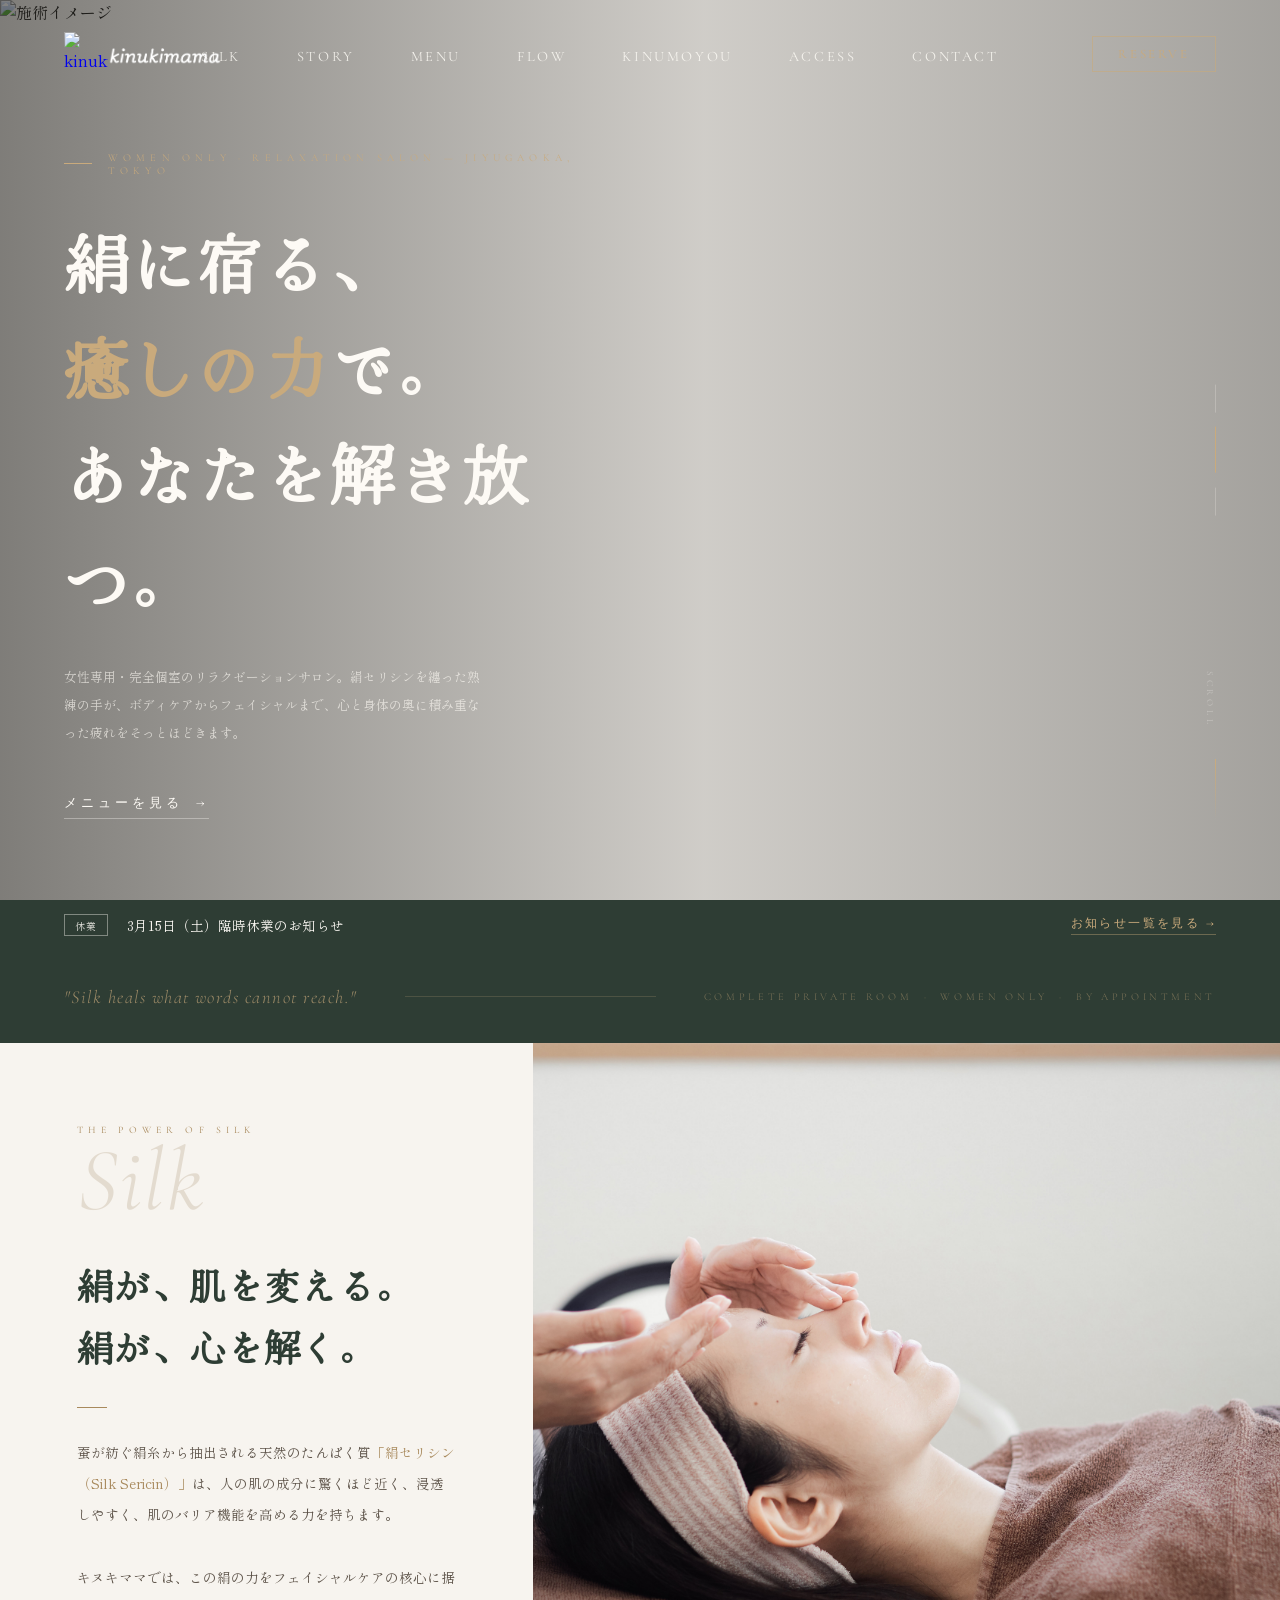
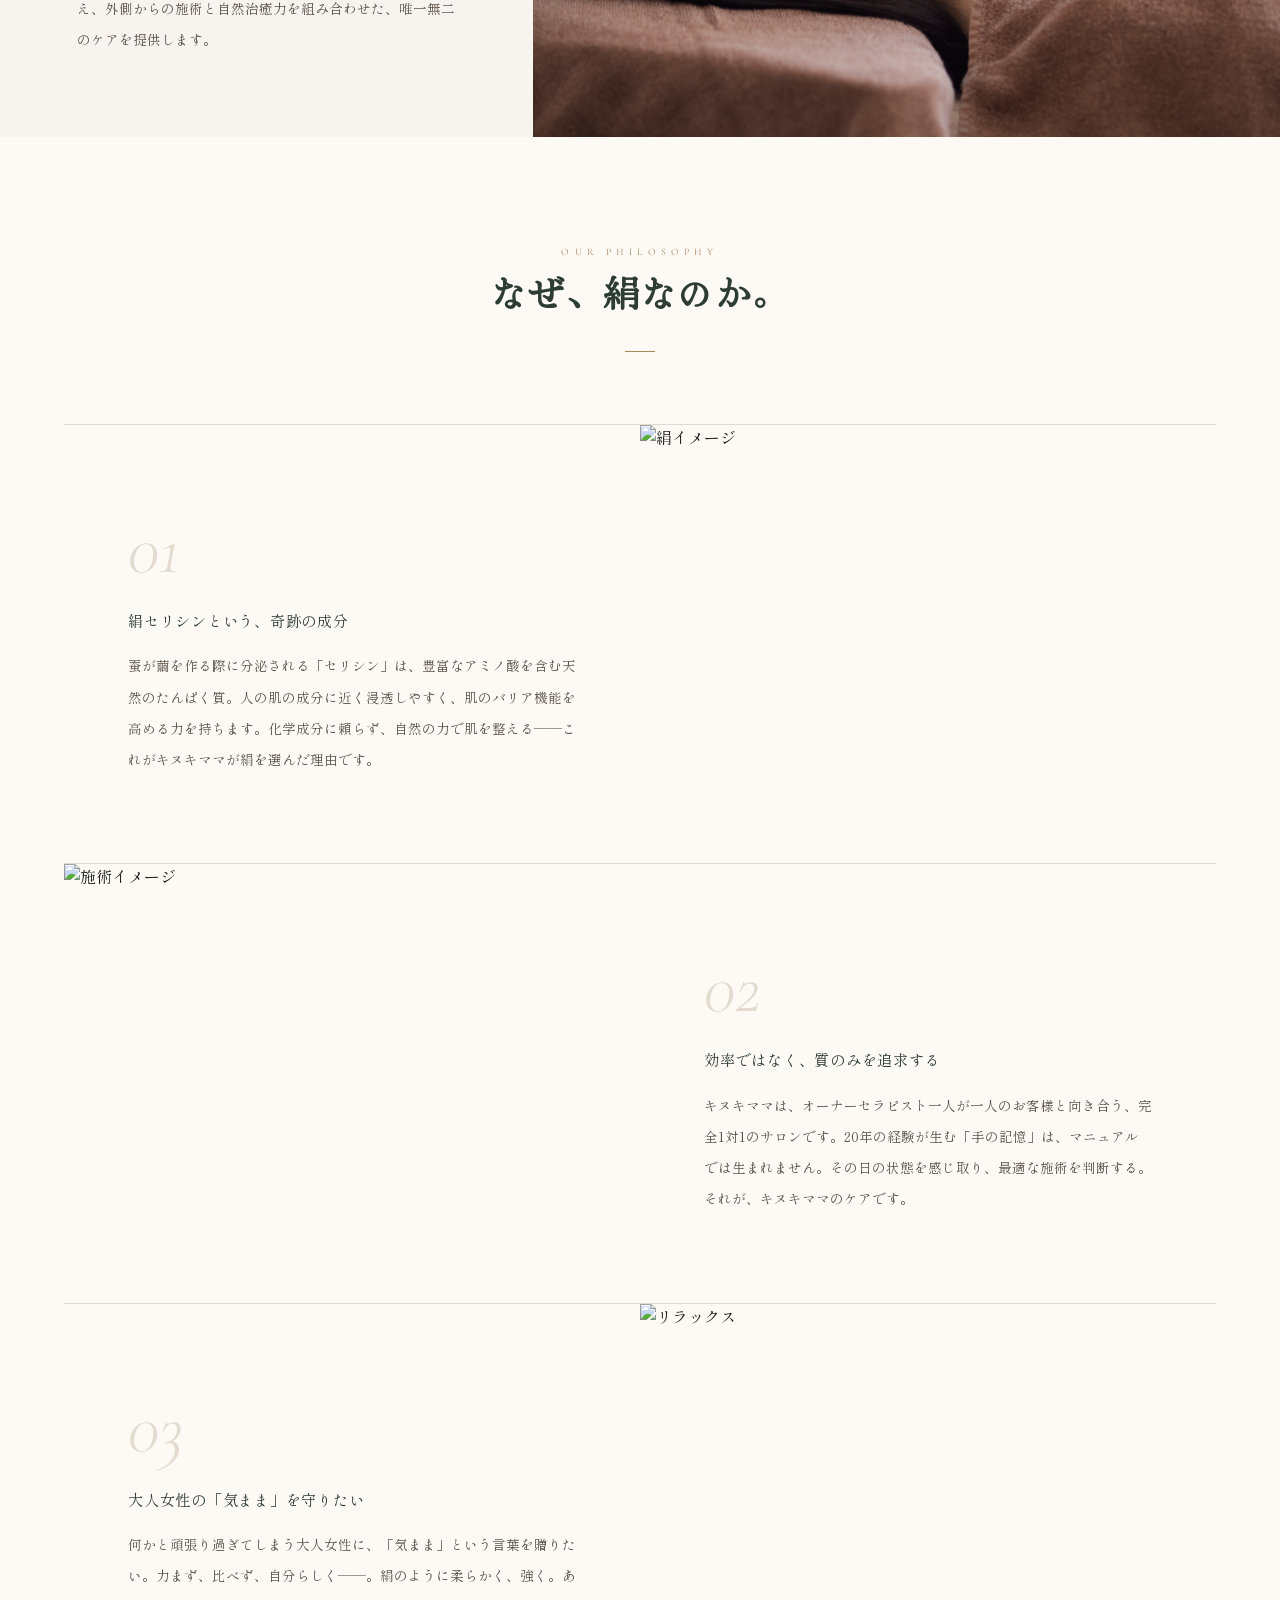
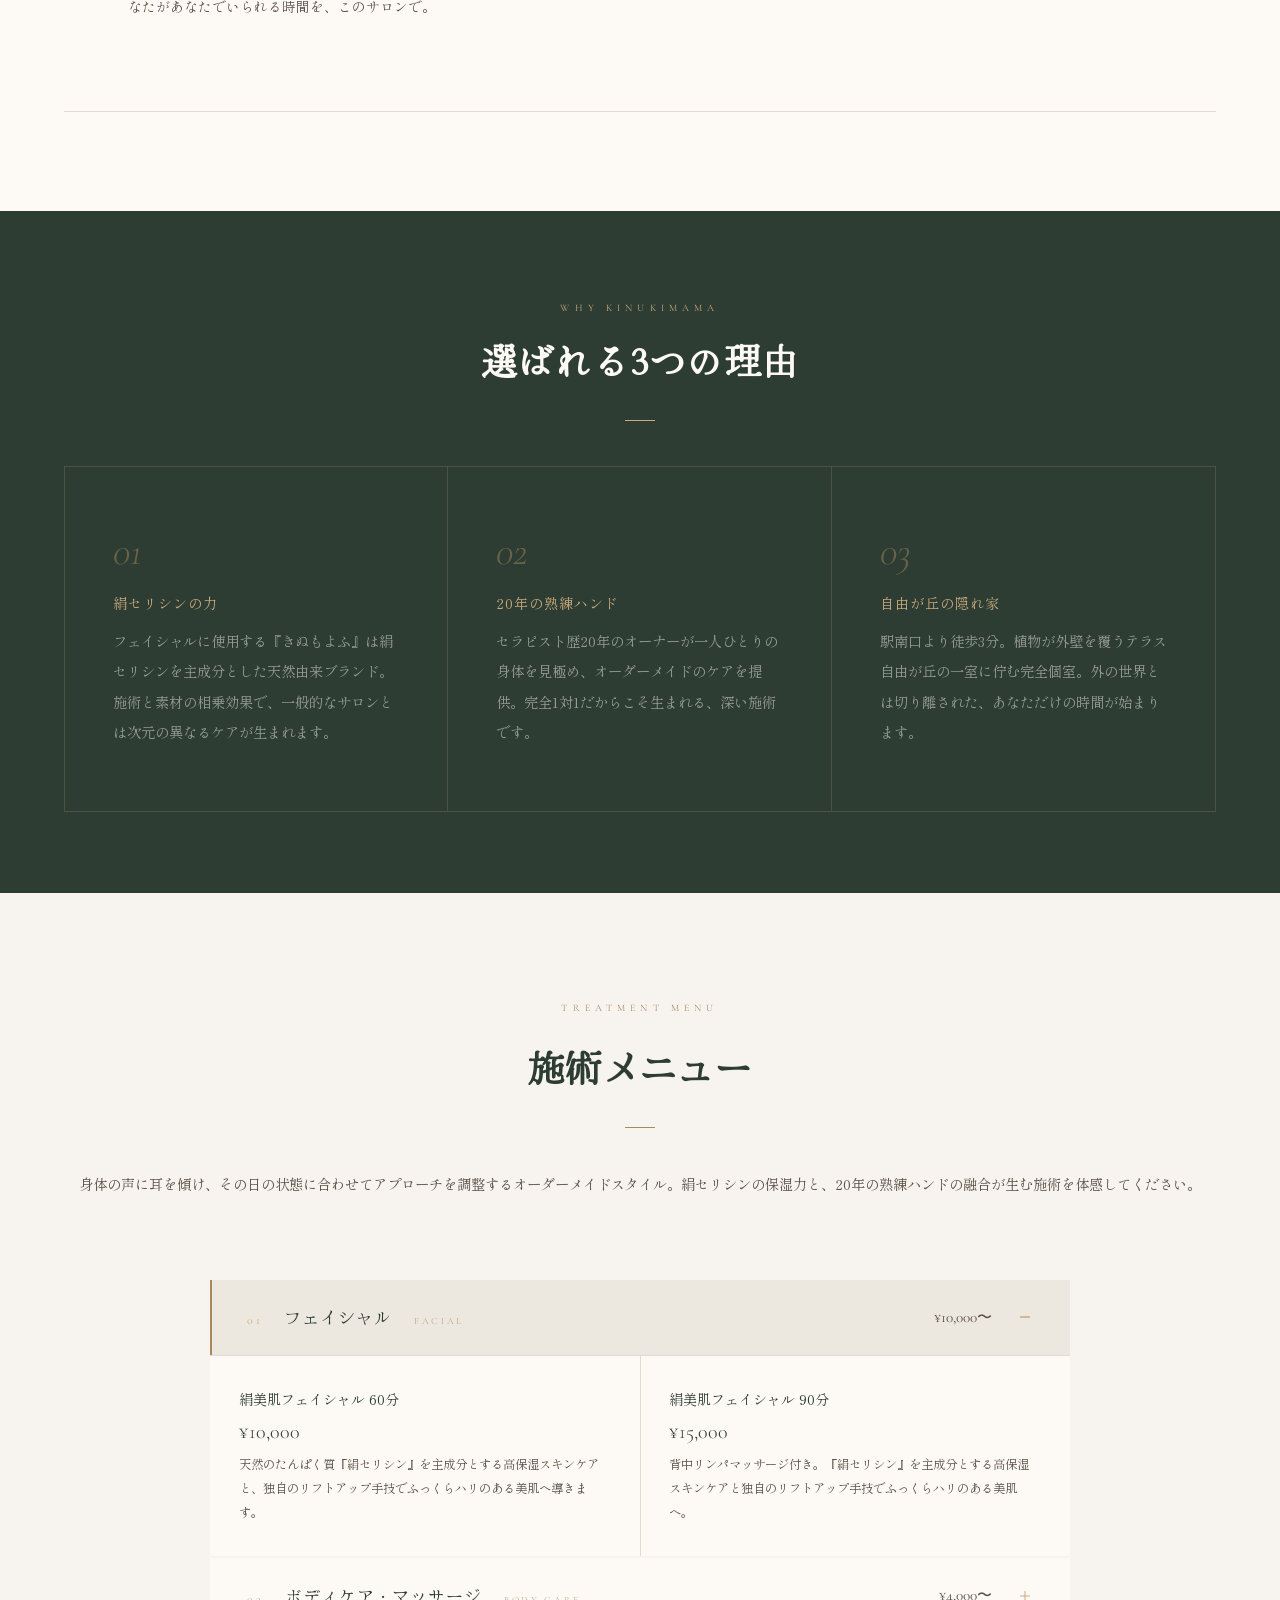
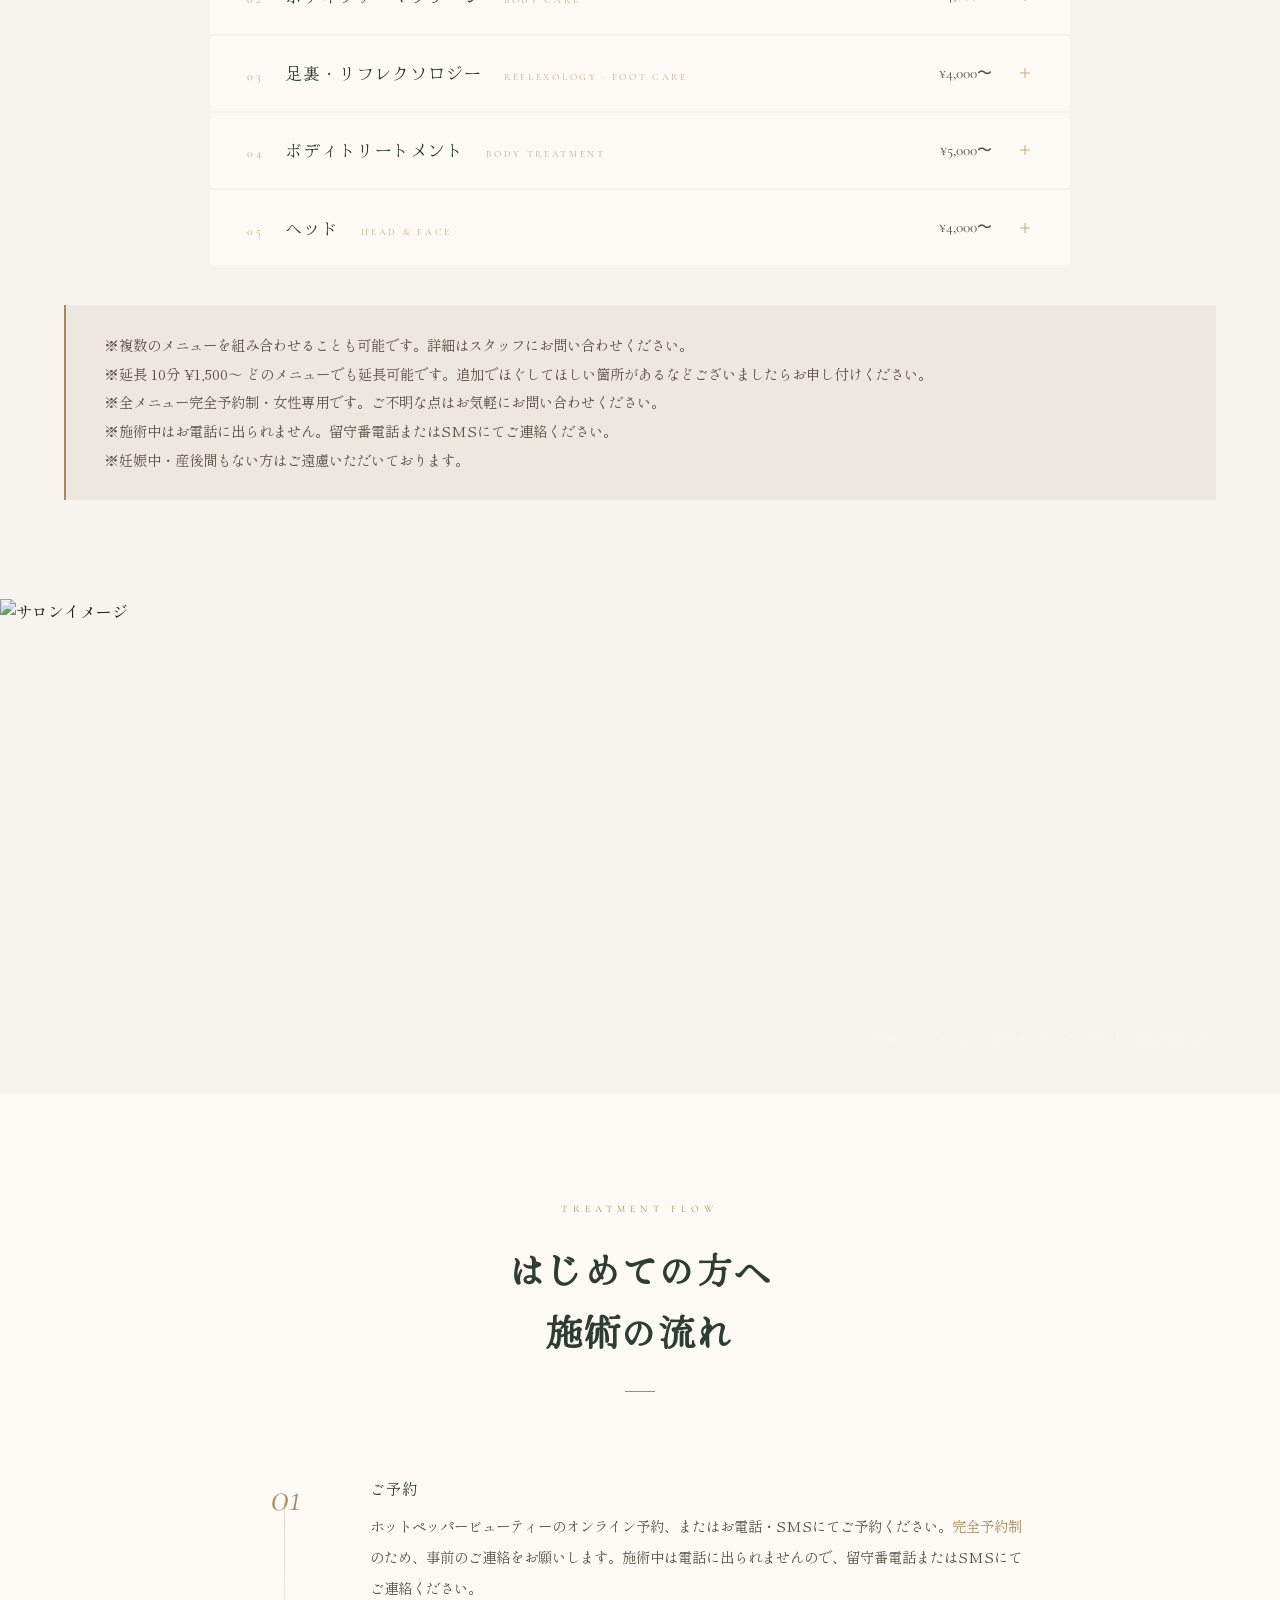
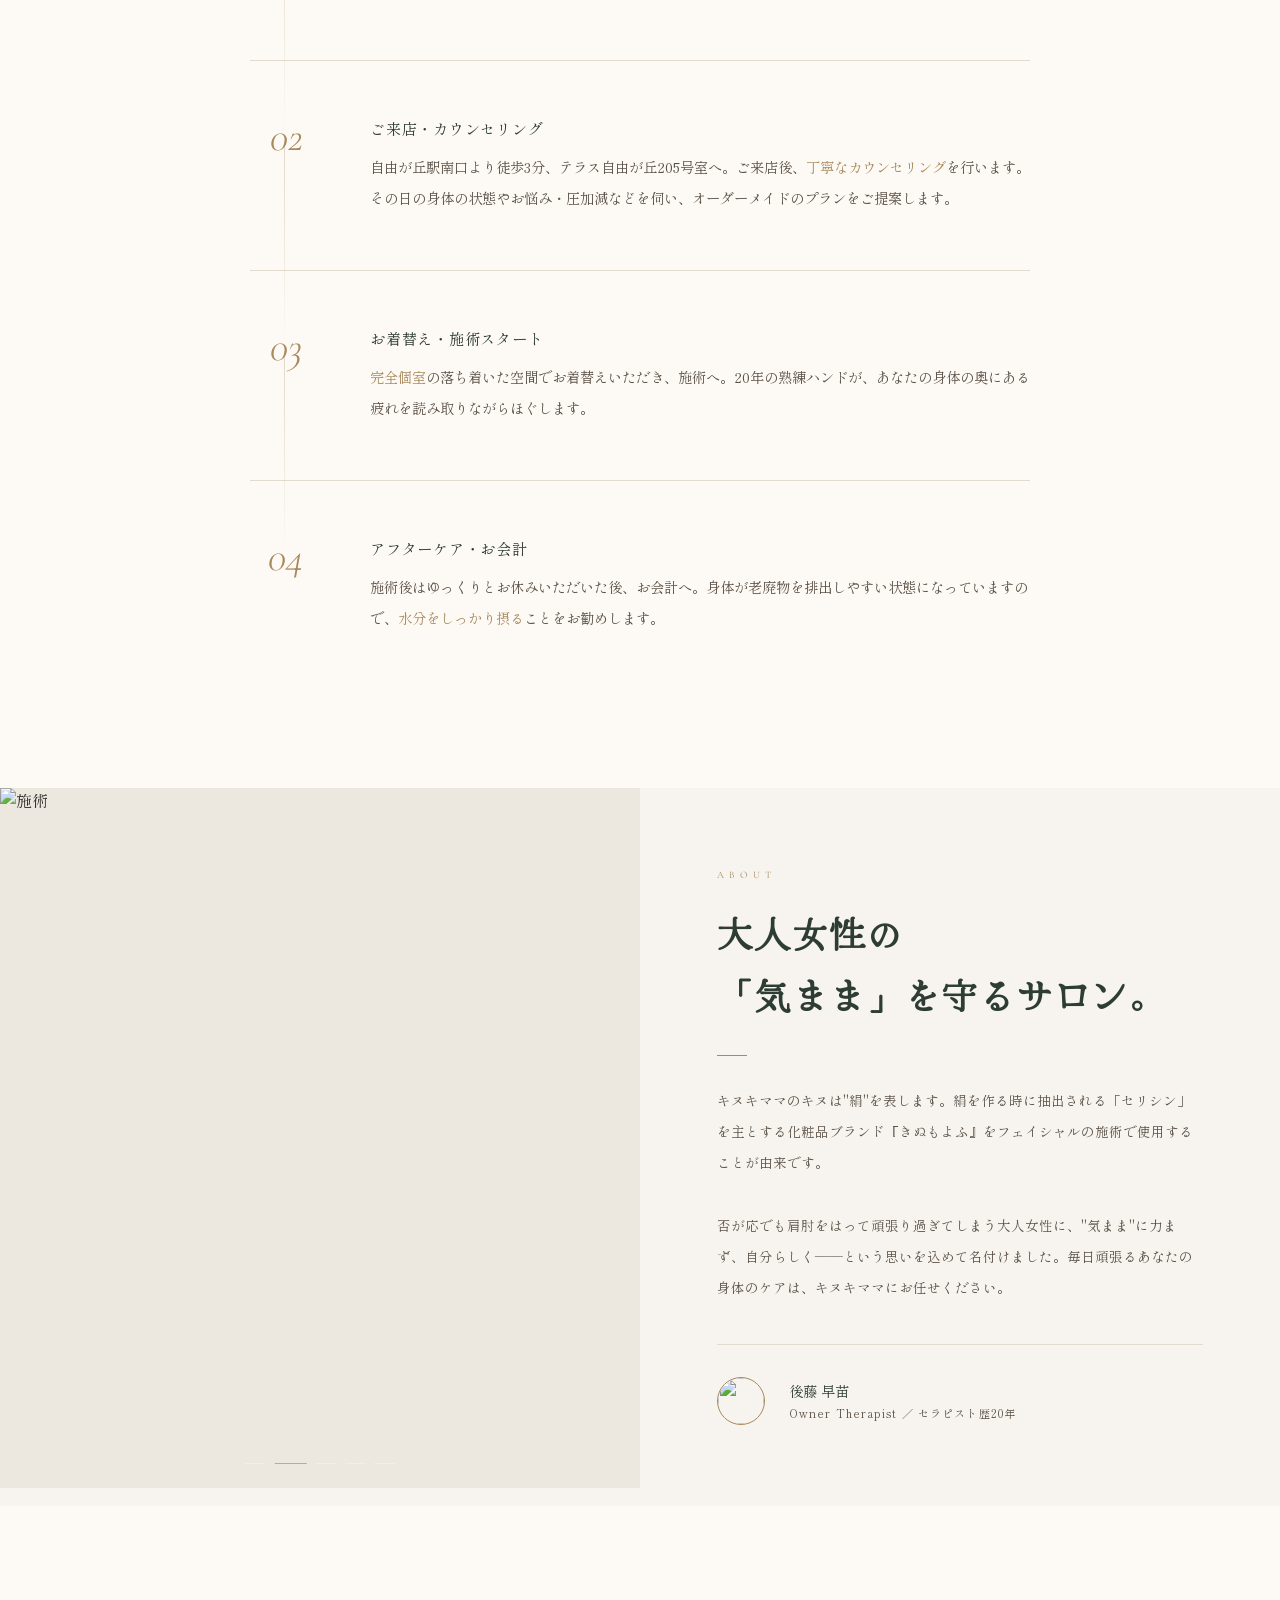
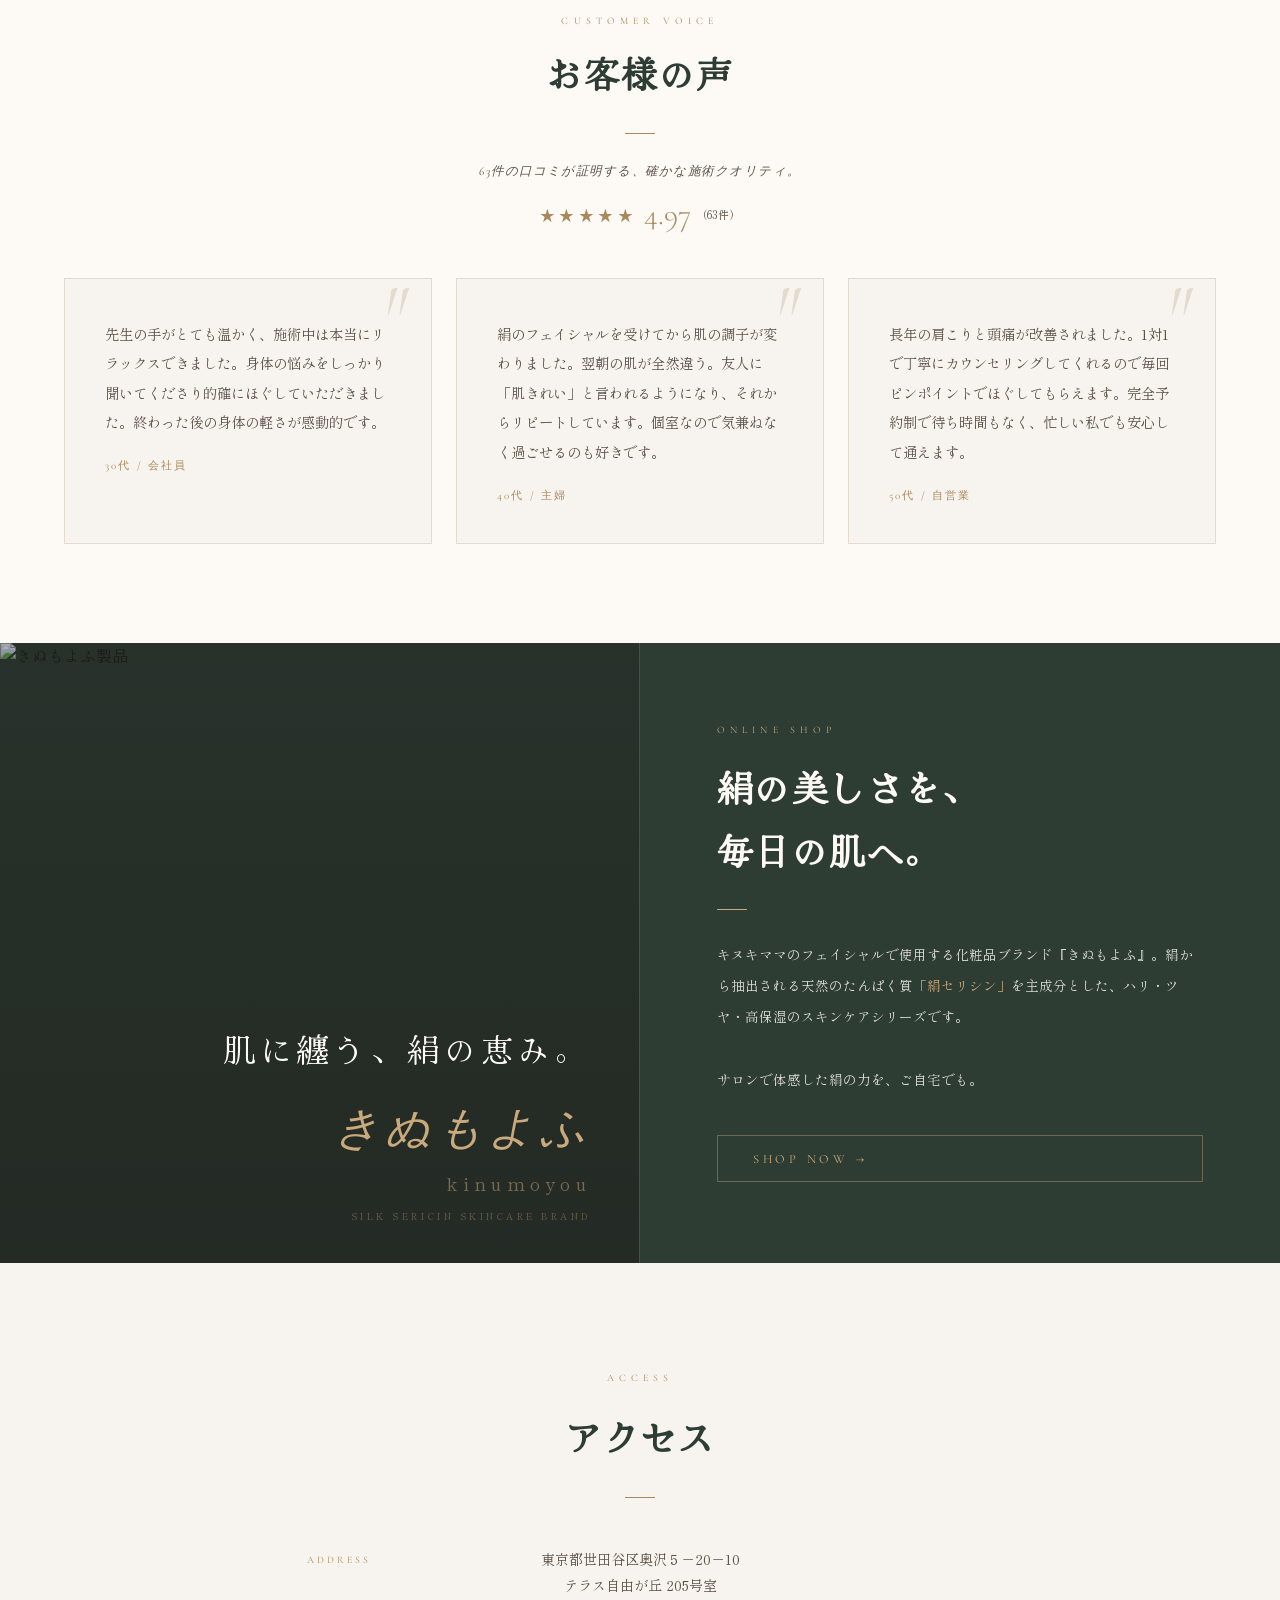
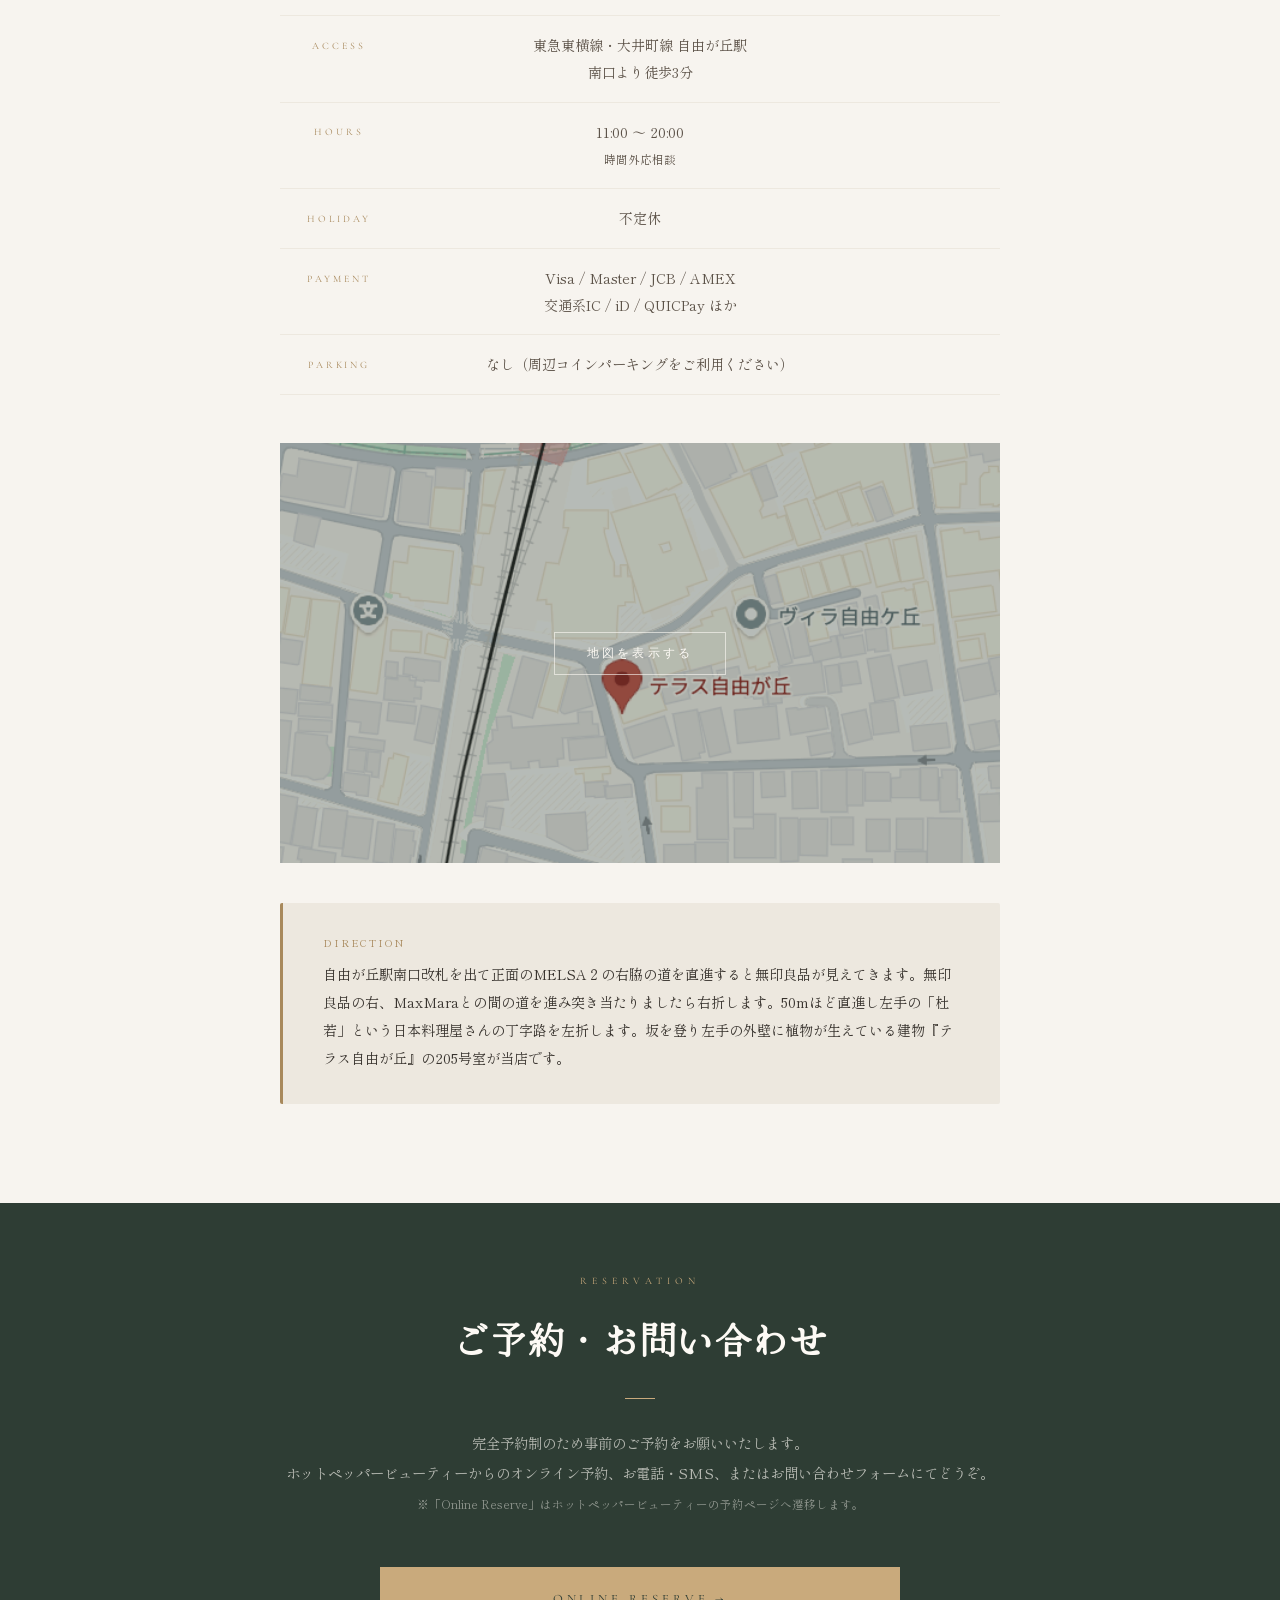
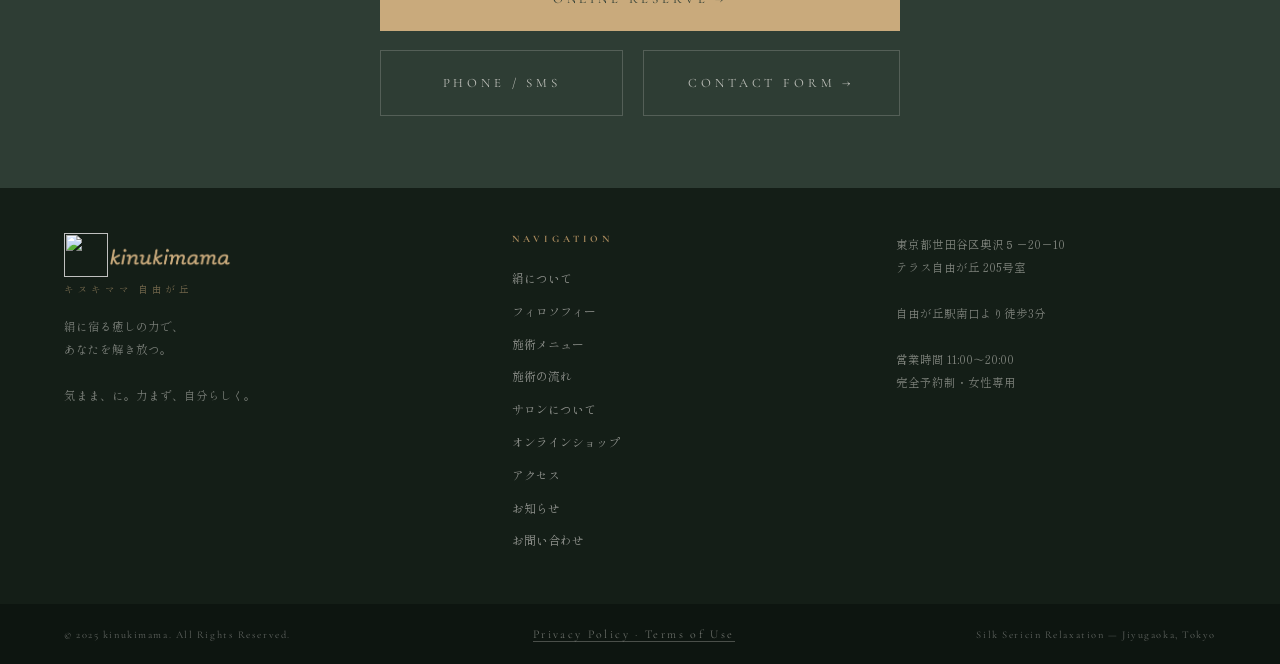
==== commit d072259a: "メニュー変更" ====
--- a/index.html
+++ b/index.html
@@ -219,37 +219,187 @@
       <p class="menu-intro-txt reveal" style="transition-delay:0.15s">身体の声に耳を傾け、その日の状態に合わせてアプローチを調整するオーダーメイドスタイル。絹セリシンの保湿力と、20年の熟練ハンドの融合が生む施術を体感してください。</p>
     </div>
   </div>
-  <div class="menu-grid">
-    <div class="mc reveal">
-      <span class="mc-tag">Silk Care</span>
-      <span class="mc-en">Body Treatment</span>
-      <div class="mc-name">全身オイルリンパ＋もみほぐし</div>
-      <p class="mc-desc">人気No.1。全身にオイルを使ったリンパケアともみほぐしを組み合わせ、滞った血液とリンパの流れを整えます。根深い疲れ・コリ・むくみに、じっくりアプローチ。</p>
-      <div class="mc-price">¥12,300〜<small>/ 90分（新規）</small></div>
-    </div>
-    <div class="mc reveal" style="transition-delay:0.1s">
-      <span class="mc-tag">Silk Sericin</span>
-      <span class="mc-en">Facial Treatment</span>
-      <div class="mc-name">絹美肌フェイシャル</div>
-      <p class="mc-desc">絹セリシン配合の『きぬもよふ』を使った、キヌキママの代名詞的ケア。表情筋をほぐしてリフトアップ。ほうれい線・たるみ・乾燥に高保湿でアプローチします。</p>
-      <div class="mc-price">¥10,000〜<small>/ 60分〜</small></div>
-    </div>
-    <div class="mc reveal" style="transition-delay:0.2s">
-      <span class="mc-tag">Reflexology</span>
-      <span class="mc-en">Taiwan Reflexology</span>
-      <div class="mc-name">台湾式足つぼ</div>
-      <p class="mc-desc">足裏の反射区を丁寧に刺激する本格台湾式。むくみ・冷え・内臓の活性化・自律神経の調整にも働きかけます。施術後の足の軽さはやみつきに。</p>
-      <div class="mc-price">¥7,200〜<small>/ 60分（新規）</small></div>
-    </div>
-    <div class="mc reveal" style="transition-delay:0.3s">
-      <span class="mc-tag">Full Course</span>
-      <span class="mc-en">Premium Full Course</span>
-      <div class="mc-name">きぬきまボディ＆フェイス</div>
-      <p class="mc-desc">顔も体も丸ごとケアする至高のフルコース。ボディ・足つぼ・ヘッド・絹美肌フェイシャルを組み合わせた120分。特別な日のご褒美メンテナンスに。</p>
-      <div class="mc-price">¥18,000<small>/ 120分</small></div>
-    </div>
-  </div>
-  <div class="menu-note reveal">※全メニュー完全予約制・女性専用です。ご不明な点はお気軽にお問い合わせください。<br>※施術中はお電話に出られません。留守番電話またはSMSにてご連絡ください。<br>※妊娠中・産後間もない方はご遠慮いただいております。</div>
+  <div class="ac-list reveal">
+
+    <!-- 01 フェイシャル -->
+    <div class="ac-item open">
+      <div class="ac-head">
+        <div class="ac-head-left">
+          <span class="ac-num">01</span>
+          <span class="ac-title-ja">フェイシャル</span>
+          <span class="ac-title-en">Facial</span>
+        </div>
+        <div class="ac-head-right">
+          <span class="ac-price-range">¥10,000〜</span>
+          <div class="ac-arrow"></div>
+        </div>
+      </div>
+      <div class="ac-body">
+        <div class="ac-body-inner">
+          <div class="ac-cards col-2">
+            <div class="ac-card">
+              <div class="ac-card-name">絹美肌フェイシャル 60分</div>
+              <div class="ac-card-price">¥10,000</div>
+              <p class="ac-card-desc">天然のたんぱく質『絹セリシン』を主成分とする高保湿スキンケアと、独自のリフトアップ手技でふっくらハリのある美肌へ導きます。</p>
+            </div>
+            <div class="ac-card">
+              <div class="ac-card-name">絹美肌フェイシャル 90分</div>
+              <div class="ac-card-price">¥15,000</div>
+              <p class="ac-card-desc">背中リンパマッサージ付き。『絹セリシン』を主成分とする高保湿スキンケアと独自のリフトアップ手技でふっくらハリのある美肌へ。</p>
+            </div>
+          </div>
+        </div>
+      </div>
+    </div>
+
+    <!-- 02 ボディケア・マッサージ -->
+    <div class="ac-item">
+      <div class="ac-head">
+        <div class="ac-head-left">
+          <span class="ac-num">02</span>
+          <span class="ac-title-ja">ボディケア・マッサージ</span>
+          <span class="ac-title-en">Body Care</span>
+        </div>
+        <div class="ac-head-right">
+          <span class="ac-price-range">¥4,000〜</span>
+          <div class="ac-arrow"></div>
+        </div>
+      </div>
+      <div class="ac-body">
+        <div class="ac-body-inner">
+          <div class="ac-cards col-3">
+            <div class="ac-card">
+              <div class="ac-card-name">もみほぐし 30分</div>
+              <div class="ac-card-price">¥4,000</div>
+              <p class="ac-card-desc">ご希望のお疲れ箇所をじっくり圧でほぐし、強張った筋肉の緊張をゆるめます（目安：上半身or腰〜脚）</p>
+            </div>
+            <div class="ac-card">
+              <div class="ac-card-name">もみほぐし 60分</div>
+              <div class="ac-card-price">¥7,800</div>
+              <p class="ac-card-desc">じっくり圧で全身をほぐし、強張った筋肉の緊張をゆるめます。</p>
+            </div>
+            <div class="ac-card">
+              <div class="ac-card-name">もみほぐし 90分</div>
+              <div class="ac-card-price">¥11,000</div>
+              <p class="ac-card-desc">じっくり圧で全身＋気になる部位は重点的にほぐし、強張った筋肉の緊張をゆるめます。</p>
+            </div>
+          </div>
+        </div>
+      </div>
+    </div>
+
+    <!-- 03 足裏・リフレクソロジー -->
+    <div class="ac-item">
+      <div class="ac-head">
+        <div class="ac-head-left">
+          <span class="ac-num">03</span>
+          <span class="ac-title-ja">足裏・リフレクソロジー</span>
+          <span class="ac-title-en">Reflexology · Foot Care</span>
+        </div>
+        <div class="ac-head-right">
+          <span class="ac-price-range">¥4,000〜</span>
+          <div class="ac-arrow"></div>
+        </div>
+      </div>
+      <div class="ac-body">
+        <div class="ac-body-inner">
+          <div class="ac-cards col-4">
+            <div class="ac-card">
+              <div class="ac-card-name">足つぼ 30分</div>
+              <div class="ac-card-price">¥4,000</div>
+              <p class="ac-card-desc">足裏の反射区を痛気持ちいい圧で刺激する台湾式のリフレクソロジー。30分で内臓をはじめ全身をケアできる万能トリートメント。</p>
+            </div>
+            <div class="ac-card">
+              <div class="ac-card-name">レッグリンパドレナージュ 30分</div>
+              <div class="ac-card-price">¥4,000</div>
+              <p class="ac-card-desc">脚部全体のリンパの流れを促進します。浮腫みでパンパン・滞りでボコボコになってしまった脚をスッキリと。</p>
+            </div>
+            <div class="ac-card">
+              <div class="ac-card-name">足つぼ 60分</div>
+              <div class="ac-card-price">¥7,800</div>
+              <p class="ac-card-desc">足裏の反射区刺激＋脚部オイルリンパドレナージュ。とにかく足の疲れ・むくみをスッキリさせたい時はこちら。</p>
+            </div>
+            <div class="ac-card">
+              <div class="ac-card-name">足裏角質ケア 40分</div>
+              <div class="ac-card-price">¥5,000</div>
+              <p class="ac-card-desc">足裏の硬くなった角質を除去して柔らかい肌に整えます。ガサガサかかとやヒールだこの悩みを解消。</p>
+            </div>
+          </div>
+        </div>
+      </div>
+    </div>
+
+    <!-- 04 ボディトリートメント -->
+    <div class="ac-item">
+      <div class="ac-head">
+        <div class="ac-head-left">
+          <span class="ac-num">04</span>
+          <span class="ac-title-ja">ボディトリートメント</span>
+          <span class="ac-title-en">Body Treatment</span>
+        </div>
+        <div class="ac-head-right">
+          <span class="ac-price-range">¥5,000〜</span>
+          <div class="ac-arrow"></div>
+        </div>
+      </div>
+      <div class="ac-body">
+        <div class="ac-body-inner">
+          <div class="ac-cards col-3">
+            <div class="ac-card">
+              <div class="ac-card-name">上半身オイルトリートメント 30分</div>
+              <div class="ac-card-price">¥5,000</div>
+              <p class="ac-card-desc">流れるようなストロークと心地よい刺激で全身のリンパの流れを促進します。心も身体もデトックス&amp;リラックス。</p>
+            </div>
+            <div class="ac-card">
+              <div class="ac-card-name">全身オイルトリートメント 60分</div>
+              <div class="ac-card-price">¥10,000</div>
+              <p class="ac-card-desc">流れるようなストロークと心地よい刺激で全身のリンパの流れを促進します。心も身体もデトックス&amp;リラックス。</p>
+            </div>
+            <div class="ac-card">
+              <div class="ac-card-name">全身オイルトリートメント 90分</div>
+              <div class="ac-card-price">¥13,000</div>
+              <p class="ac-card-desc">流れるようなストロークと心地よい刺激で全身のリンパの流れを促進します。心も身体もデトックス&amp;リラックス。</p>
+            </div>
+          </div>
+        </div>
+      </div>
+    </div>
+
+    <!-- 05 ヘッド -->
+    <div class="ac-item">
+      <div class="ac-head">
+        <div class="ac-head-left">
+          <span class="ac-num">05</span>
+          <span class="ac-title-ja">ヘッド</span>
+          <span class="ac-title-en">Head &amp; Face</span>
+        </div>
+        <div class="ac-head-right">
+          <span class="ac-price-range">¥4,000〜</span>
+          <div class="ac-arrow"></div>
+        </div>
+      </div>
+      <div class="ac-body">
+        <div class="ac-body-inner">
+          <div class="ac-cards col-2">
+            <div class="ac-card">
+              <div class="ac-card-name">ヘッドケア＋顔ほぐし 30分</div>
+              <div class="ac-card-price">¥4,000</div>
+              <p class="ac-card-desc">疲労で硬くなった頭や顔の筋肉をほぐします。頭の重だるさ、目の疲れ、顔のむくみやコリの解消に。たるみ予防・小顔効果も◎</p>
+            </div>
+            <div class="ac-card">
+              <div class="ac-card-name">【オプション】ヘッドケア 15分</div>
+              <div class="ac-card-price">¥2,000</div>
+              <p class="ac-card-desc">疲労で硬くなった頭の筋肉をほぐします。※こちらのコースのみでは受けられません</p>
+              <span class="ac-card-note">※他メニューへの追加のみ</span>
+            </div>
+          </div>
+        </div>
+      </div>
+    </div>
+  </div>
+ 
+  <!-- /ac-list -->
+  <div class="menu-note reveal">※複数のメニューを組み合わせることも可能です。詳細はスタッフにお問い合わせください。<br>※延長 10分 ¥1,500〜 どのメニューでも延長可能です。追加でほぐしてほしい箇所があるなどございましたらお申し付けください。<br>※全メニュー完全予約制・女性専用です。ご不明な点はお気軽にお問い合わせください。<br>※施術中はお電話に出られません。留守番電話またはSMSにてご連絡ください。<br>※妊娠中・産後間もない方はご遠慮いただいております。</div>
 </section>
 
 <!-- IMAGE BREAK -->
--- a/style.css
+++ b/style.css
@@ -144,17 +144,35 @@
 .menu{padding:11vmin 5vw;background:var(--bg);}
 .menu-top{text-align:center;margin-bottom:5vmin;}
 .menu-intro-txt{font-size:0.9rem;line-height:2.2;color:var(--ink-soft);margin-top:2.5rem;margin-bottom:5rem;text-align:center;}
-.menu-grid{display:grid;grid-template-columns:1fr 1fr;gap:2px;}
-.mc{background:var(--white);padding:3.2rem;position:relative;overflow:hidden;transition:transform 0.35s;}
-.mc:hover{transform:translateY(-4px);}
-.mc::after{content:'';position:absolute;bottom:0;left:0;right:0;height:2px;background:linear-gradient(to right,var(--gold-lt),var(--gold));transform:scaleX(0);transform-origin:left;transition:transform 0.45s ease;}
-.mc:hover::after{transform:scaleX(1);}
-.mc-tag{position:absolute;top:2rem;right:2rem;font-family:'Cormorant Garamond',serif;font-size:0.58rem;letter-spacing:0.28em;color:var(--gold);opacity:0.6;text-transform:uppercase;}
-.mc-en{font-family:'Cormorant Garamond',serif;font-size:0.62rem;letter-spacing:0.3em;color:var(--gold);text-transform:uppercase;display:block;margin-bottom:0.8rem;}
-.mc-name{font-size:1rem;color:var(--sage);letter-spacing:0.03em;margin-bottom:0.8rem;}
-.mc-desc{font-size:0.9rem;line-height:1.95;color:var(--ink-soft);margin-bottom:1.6rem;}
-.mc-price{font-family:'Cormorant Garamond',serif;font-size:1.45rem;font-weight:300;color:var(--sage);}
-.mc-price small{font-size:0.7rem;font-family:'Hina Mincho',serif;color:var(--ink-soft);margin-left:0.3rem;}
+.ac-list{max-width:860px;margin:0 auto;display:flex;flex-direction:column;gap:2px;}
+.ac-head{display:flex;align-items:center;justify-content:space-between;padding:1.6rem 2.2rem;background:var(--white);cursor:pointer;user-select:none;border-left:2px solid transparent;transition:border-color 0.3s,background 0.25s;}
+.ac-head:hover,.ac-item.open .ac-head{background:var(--bg-warm);border-left-color:var(--gold);}
+.ac-head-left{display:flex;align-items:baseline;gap:1.4rem;flex:1;min-width:0;}
+.ac-num{font-family:'Cormorant Garamond',serif;font-size:0.75rem;letter-spacing:0.2em;color:var(--gold-lt);flex-shrink:0;}
+.ac-title-ja{font-family:'Hina Mincho',serif;font-size:1.05rem;color:var(--sage);letter-spacing:0.05em;}
+.ac-title-en{font-family:'Cormorant Garamond',serif;font-size:0.6rem;letter-spacing:0.28em;text-transform:uppercase;color:var(--gold);opacity:0.7;}
+.ac-head-right{display:flex;align-items:center;gap:1.4rem;flex-shrink:0;}
+.ac-price-range{font-family:'Cormorant Garamond',serif;font-size:0.95rem;color:var(--ink-soft);white-space:nowrap;}
+.ac-arrow{width:20px;height:20px;position:relative;flex-shrink:0;}
+.ac-arrow::before,.ac-arrow::after{content:'';position:absolute;background:var(--gold-lt);border-radius:2px;transition:transform 0.35s ease;}
+.ac-arrow::before{width:10px;height:1px;top:50%;left:5px;transform:translateY(-50%);}
+.ac-arrow::after{width:10px;height:1px;top:50%;left:5px;transform:translateY(-50%) rotate(90deg);}
+.ac-item.open .ac-arrow::after{transform:translateY(-50%) rotate(0deg);}
+.ac-body{display:grid;grid-template-rows:0fr;transition:grid-template-rows 0.45s ease;background:var(--white);}
+.ac-item.open .ac-body{grid-template-rows:1fr;}
+.ac-body-inner{overflow:hidden;}
+.ac-cards{display:grid;gap:1px;background:var(--bg-deep);border-top:1px solid var(--bg-deep);}
+.ac-cards.col-2{grid-template-columns:repeat(2,1fr);}
+.ac-cards.col-3{grid-template-columns:repeat(3,1fr);}
+.ac-cards.col-4{grid-template-columns:repeat(4,1fr);}
+.ac-card{background:var(--white);padding:2rem 1.8rem;position:relative;}
+.ac-card::after{content:'';position:absolute;bottom:0;left:0;right:0;height:1px;background:linear-gradient(to right,var(--gold-lt),transparent);opacity:0;transition:opacity 0.3s;}
+.ac-card:hover::after{opacity:1;}
+.ac-card-name{font-size:0.88rem;color:var(--sage);margin-bottom:0.5rem;line-height:1.7;}
+.ac-card-price{font-family:'Cormorant Garamond',serif;font-size:1.25rem;font-weight:300;color:var(--sage);margin-bottom:0.6rem;}
+.ac-card-price small{font-size:0.64rem;font-family:'Hina Mincho',serif;color:var(--ink-soft);margin-left:0.25rem;}
+.ac-card-desc{font-size:0.78rem;line-height:1.9;color:var(--ink-soft);}
+.ac-card-note{font-size:0.68rem;color:var(--gold);letter-spacing:0.06em;margin-top:0.5rem;display:block;}
 .menu-note{margin-top:2.5rem;padding:1.6rem 2.4rem;background:var(--bg-warm);border-left:2px solid var(--gold);font-size:0.9rem;color:var(--ink-soft);line-height:2;}
 
 /* ── FULL-BLEED IMAGE BREAK ── */
@@ -340,7 +358,12 @@
   .feat-item:last-child{border-bottom:none;}
   .menu-top{grid-template-columns:1fr;}
   .menu-intro-txt{text-align:left;}
-  .menu-grid{grid-template-columns:1fr;}
+  .ac-head{padding:1.3rem 1.4rem;}
+  .ac-head-left{gap:0.9rem;}
+  .ac-title-en{display:none;}
+  .ac-price-range{font-size:0.85rem;}
+  .ac-cards.col-2,.ac-cards.col-3,.ac-cards.col-4{grid-template-columns:1fr;}
+  .ac-card{padding:1.6rem 1.4rem;}
   .stats{grid-template-columns:1fr;}
   .stat-sep{display:none;}
   .stat{padding:3rem 2rem;border-bottom:1px solid rgba(201,170,124,0.15);}
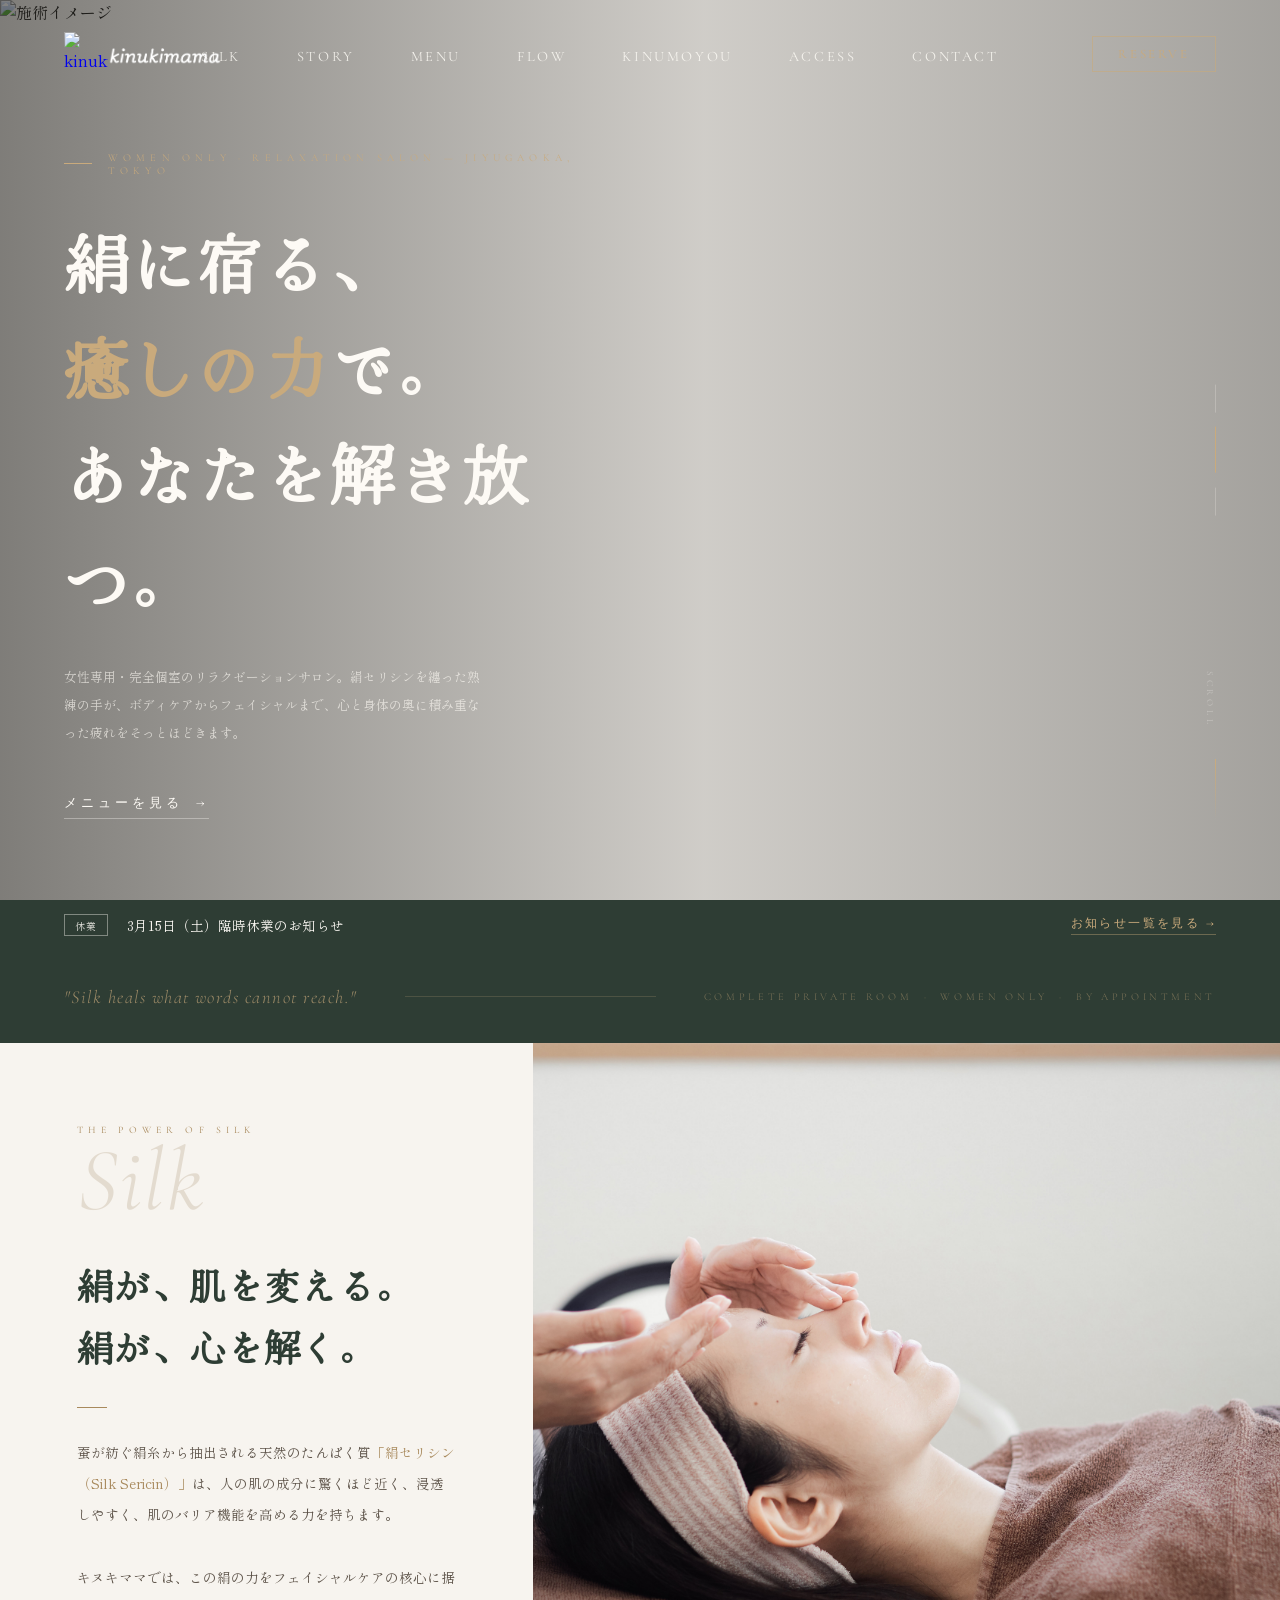
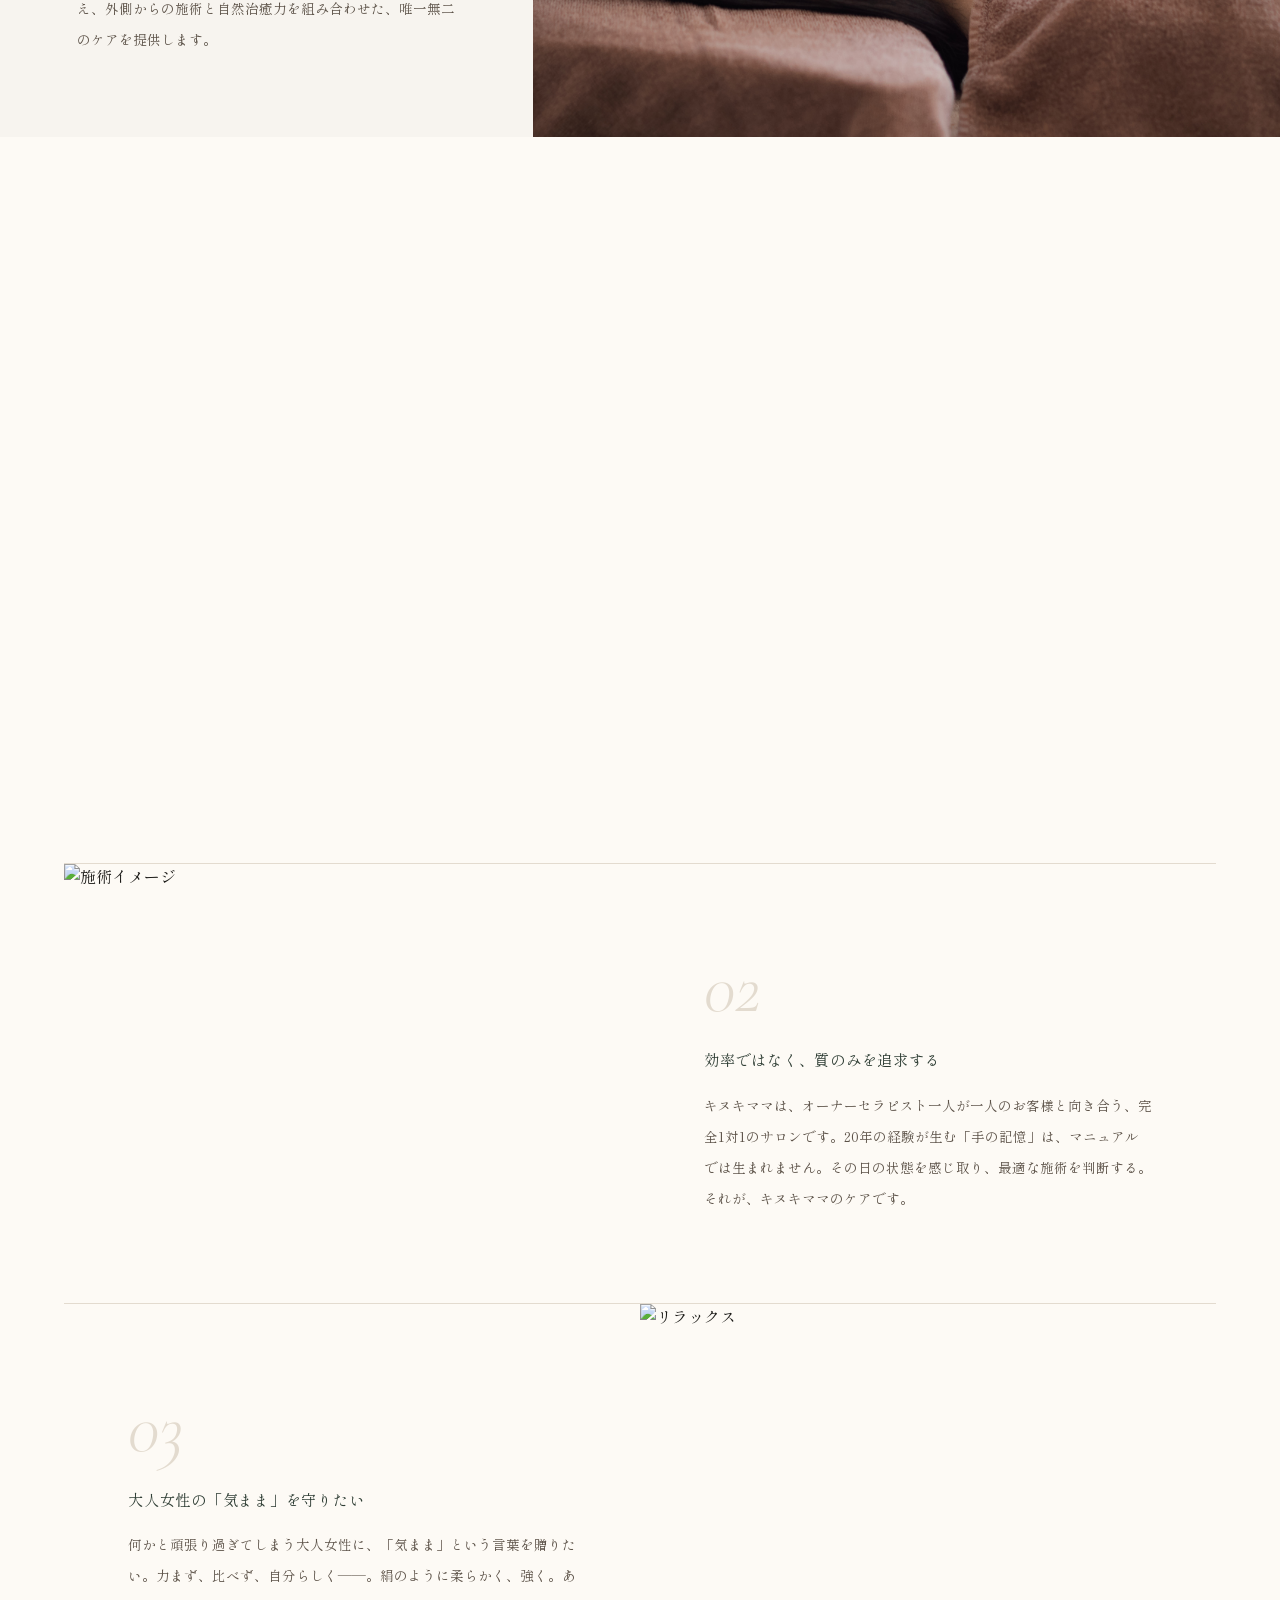
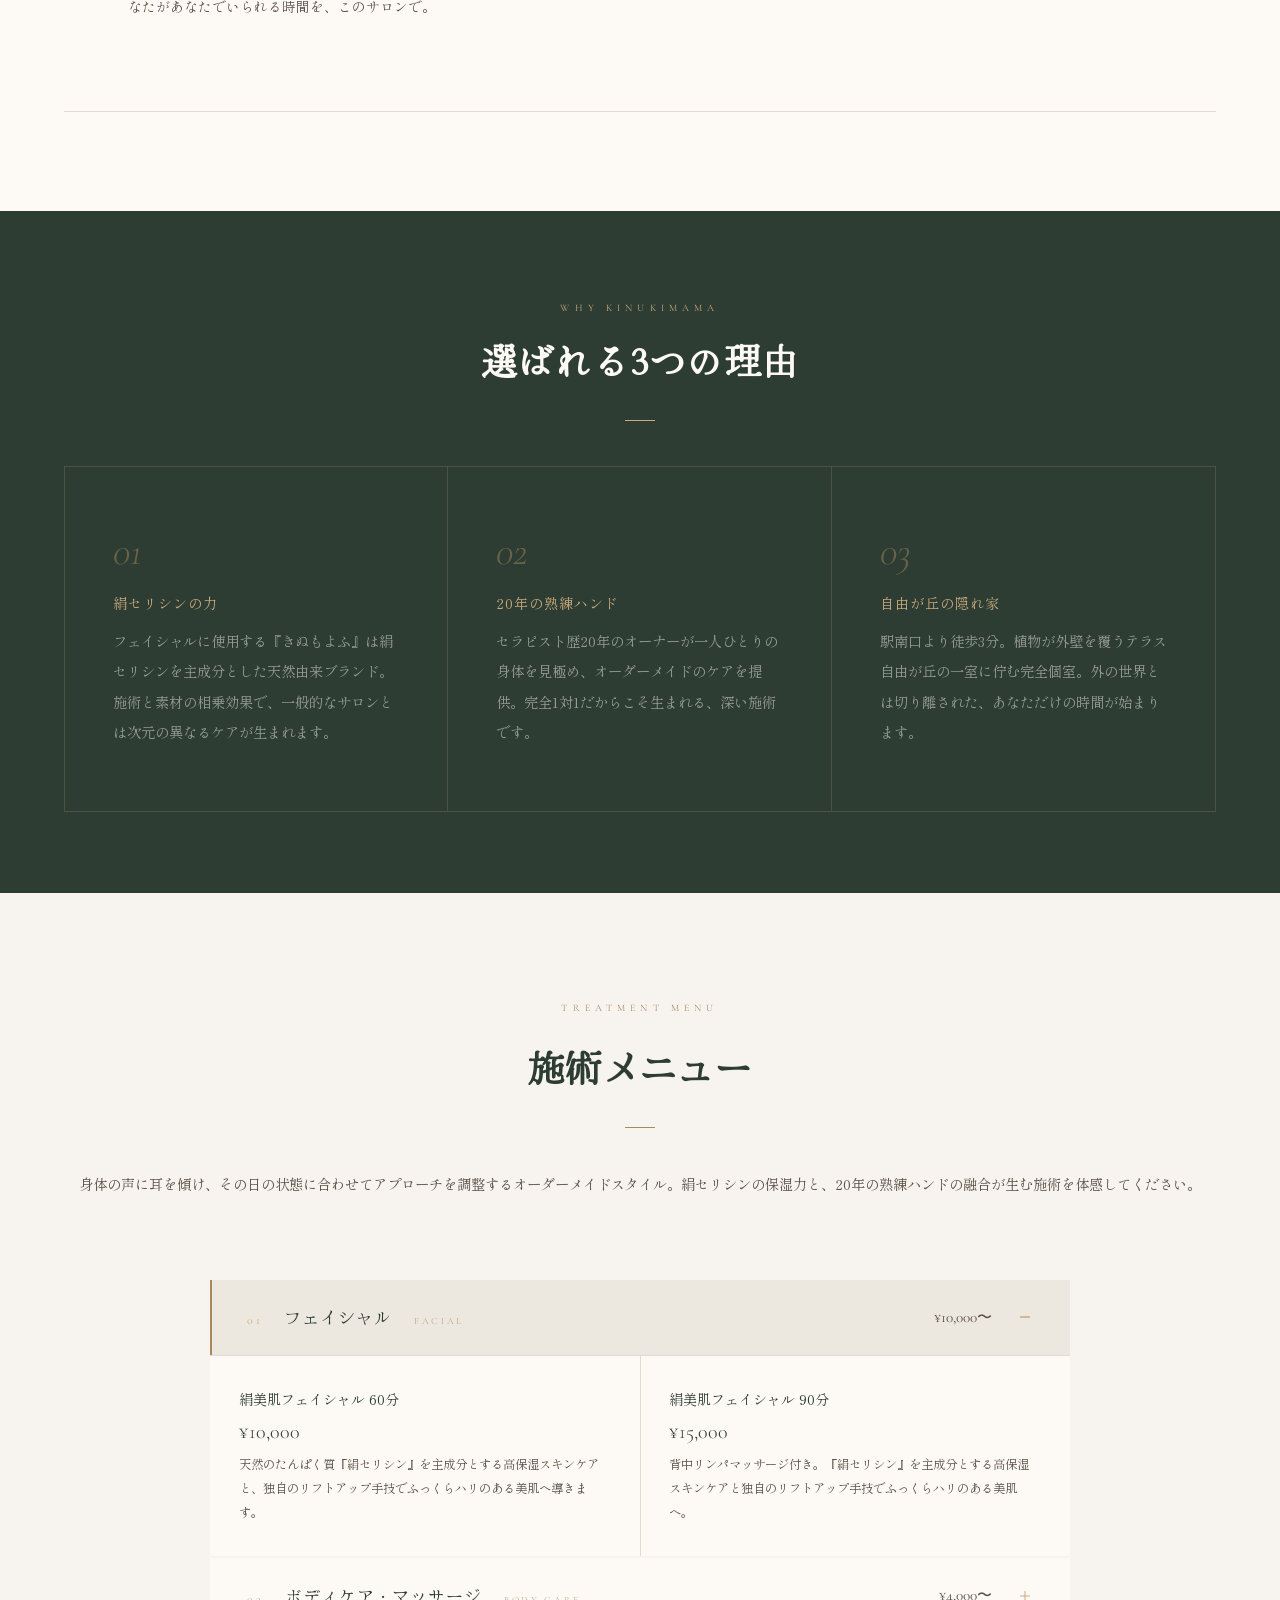
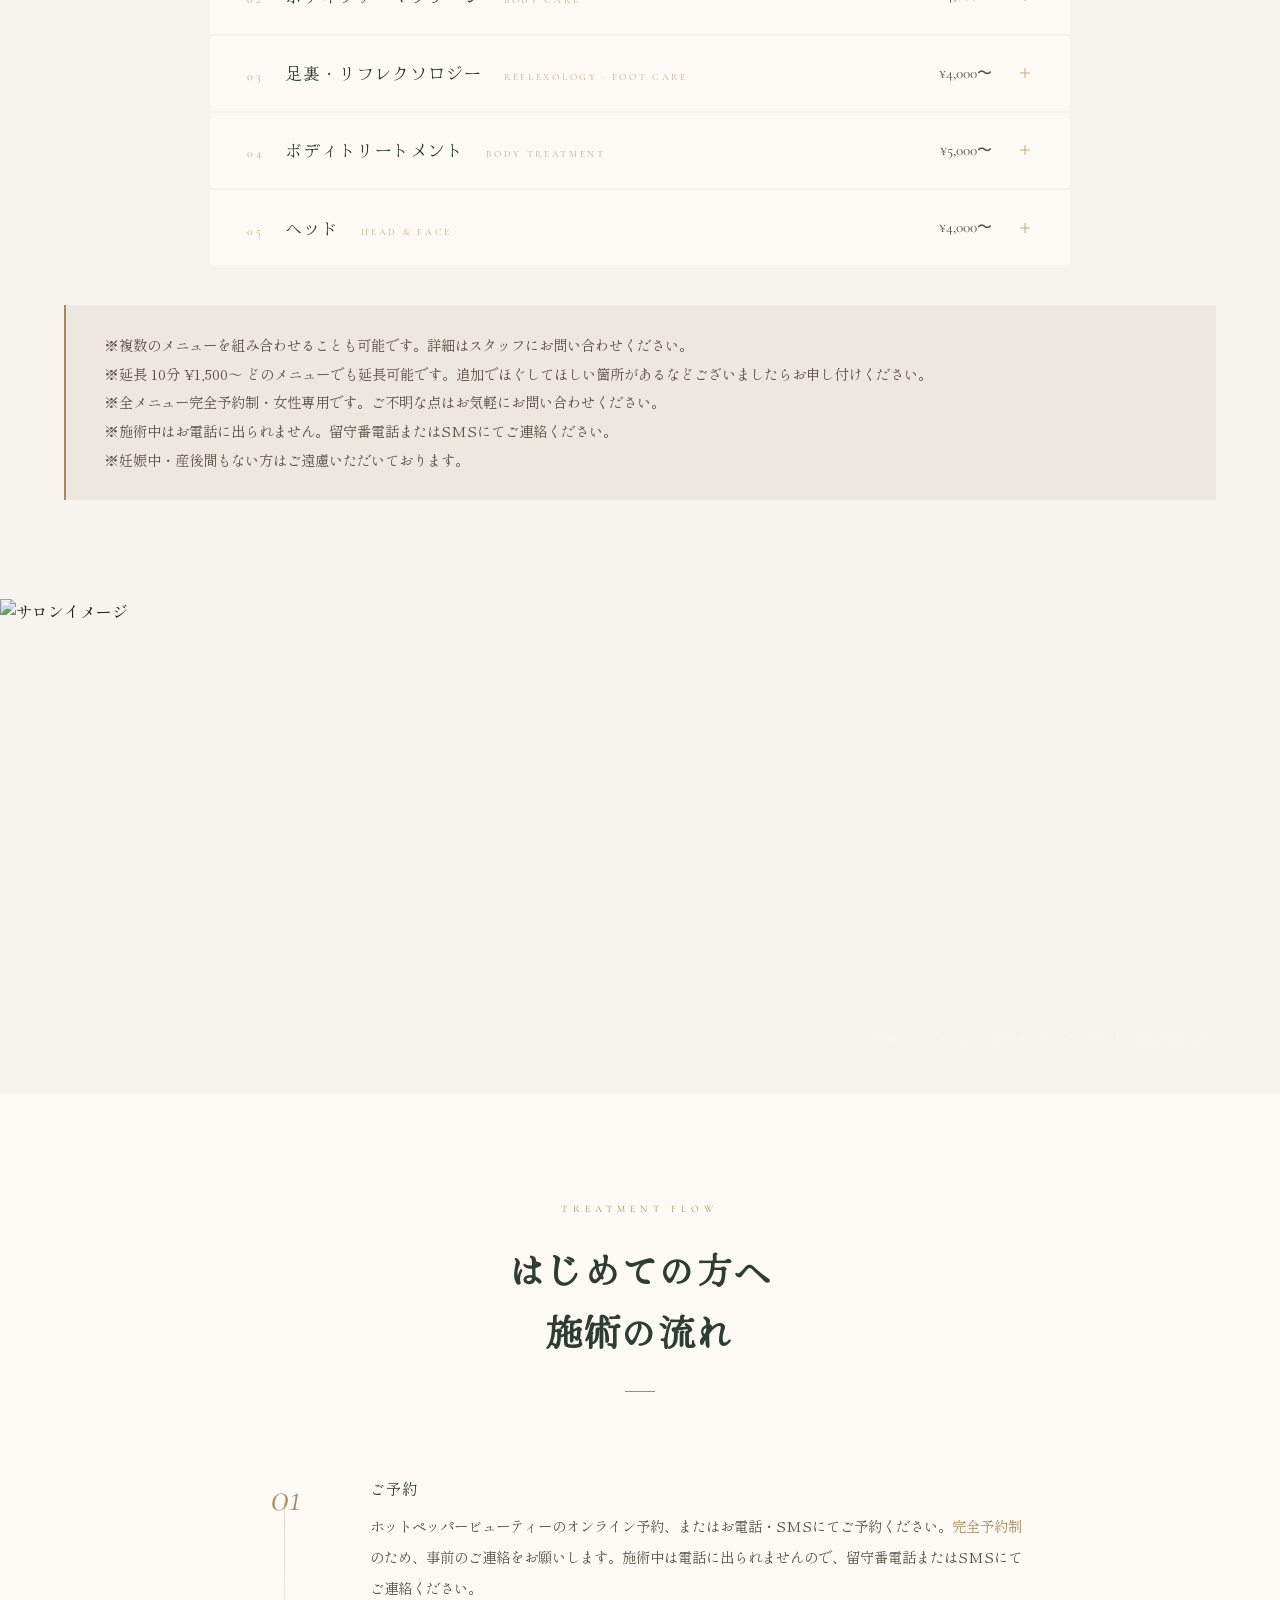
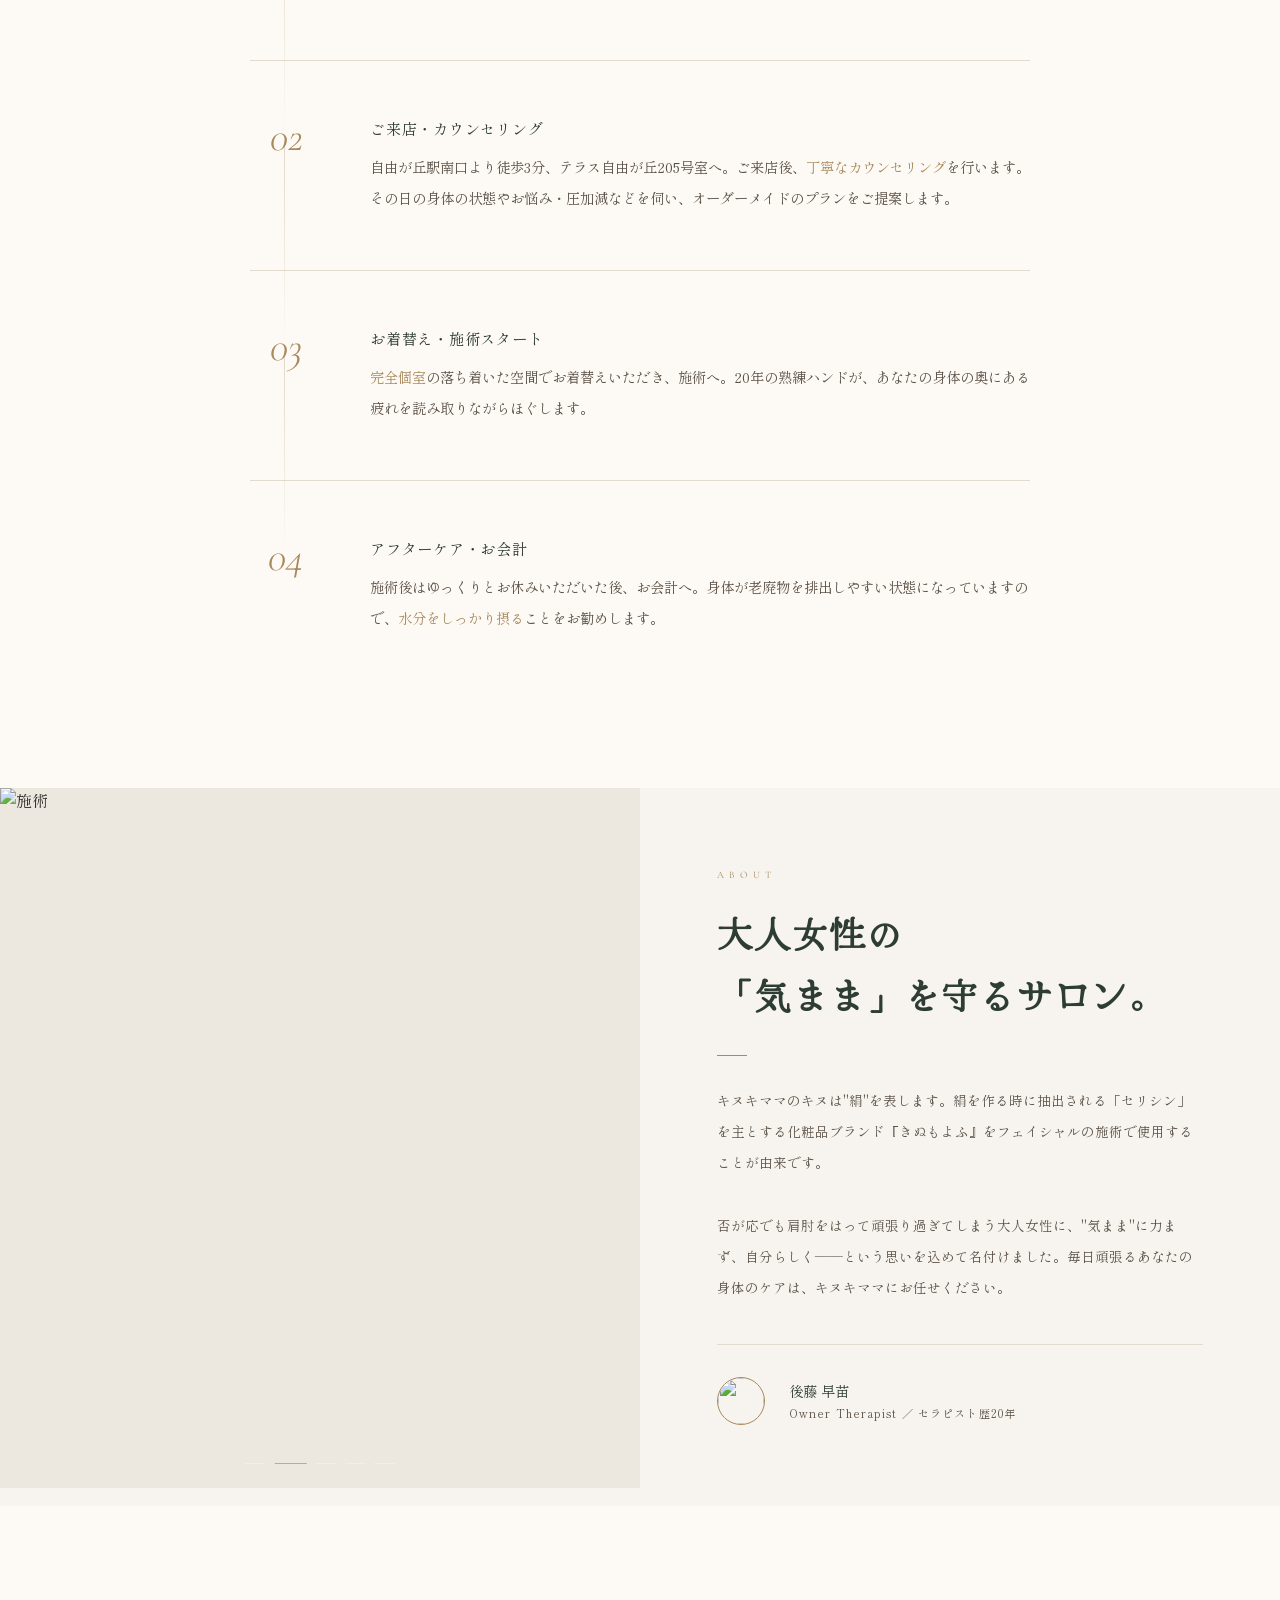
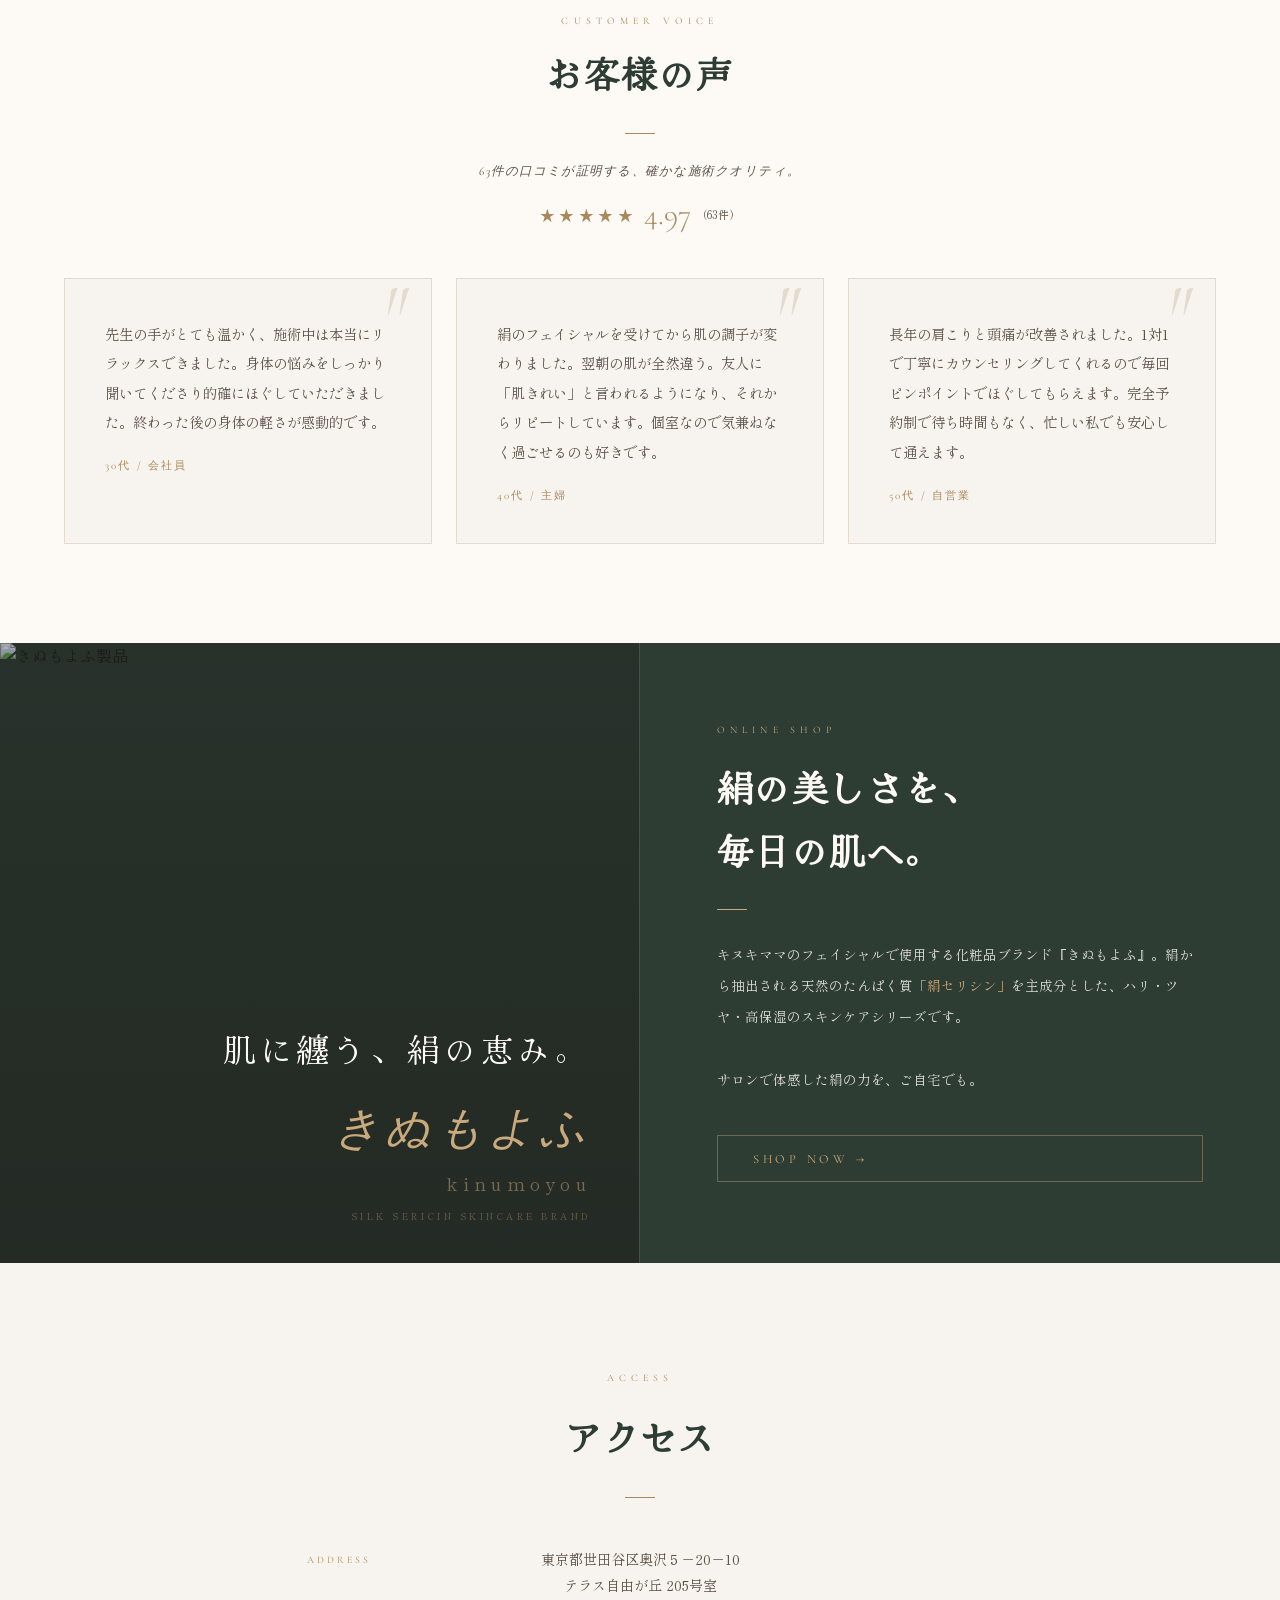
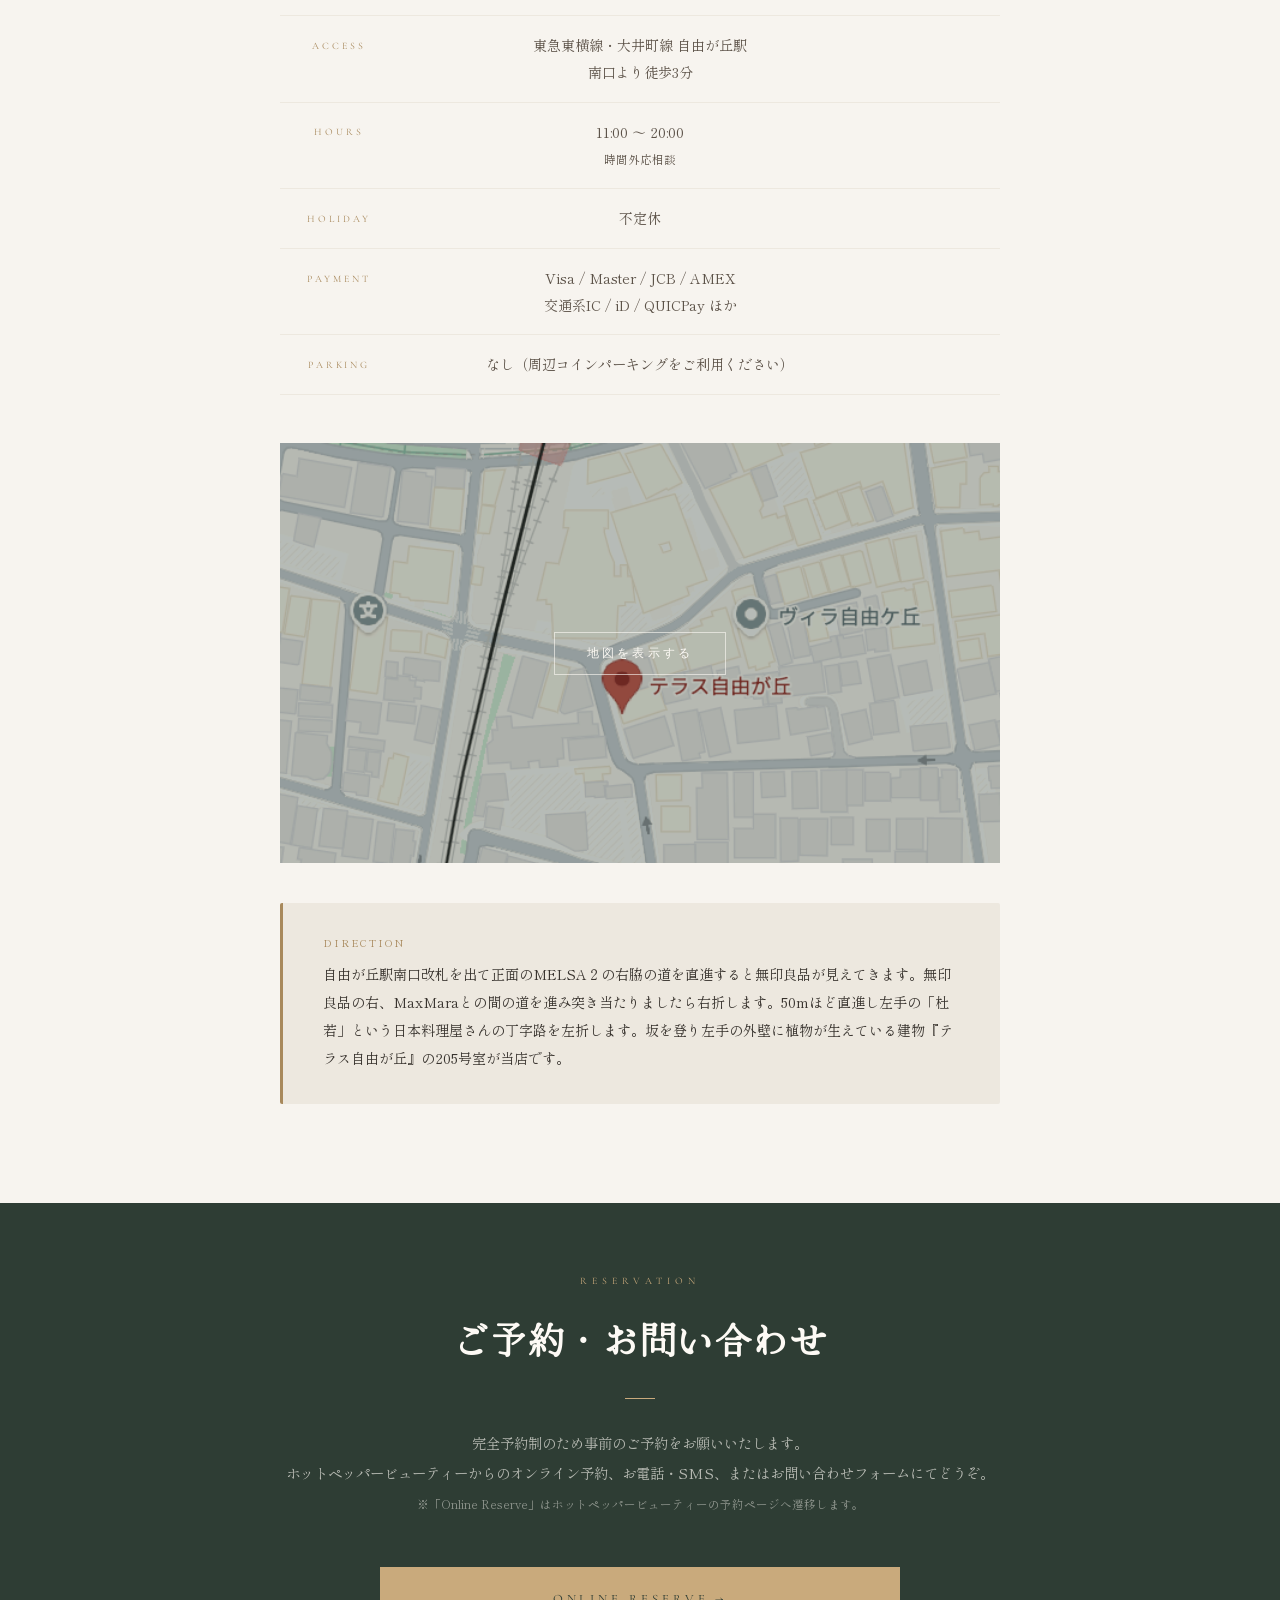
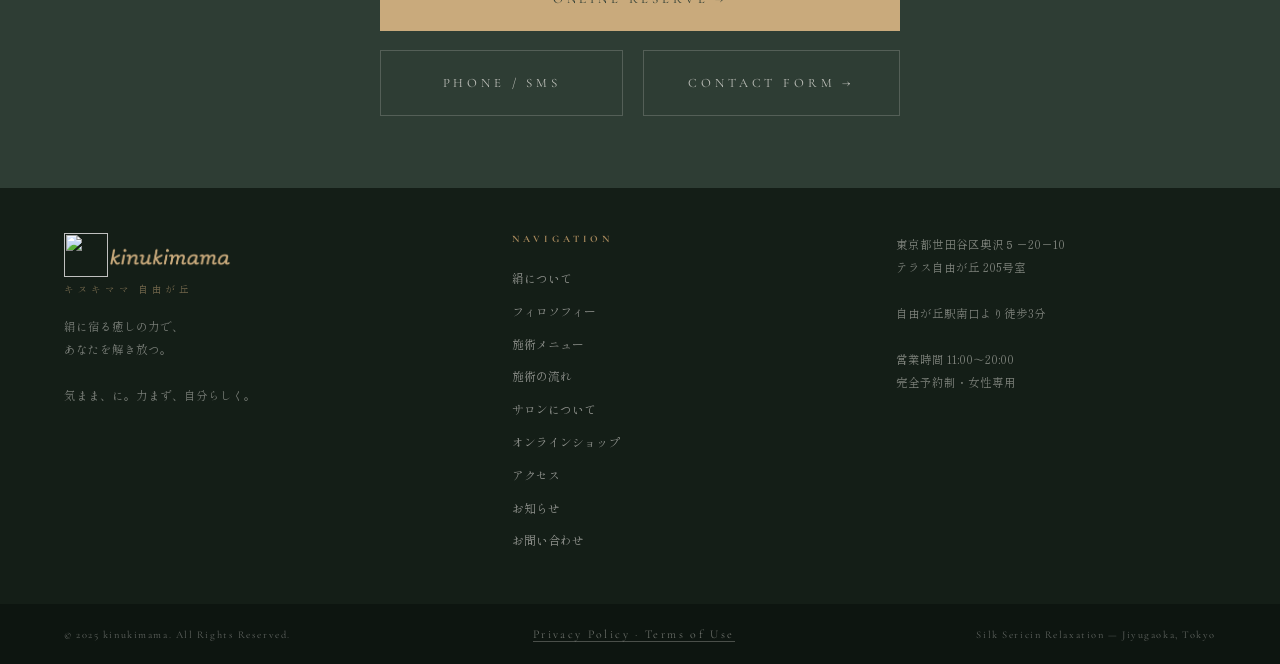
==== commit 279b76b9: "予約リンク変更" ====
--- a/index.html
+++ b/index.html
@@ -55,7 +55,7 @@
     <li><a href="contact.html">Contact</a></li>
     
   </ul>
-  <a href="https://beauty.hotpepper.jp/CSP/kr/reserve/?storeId=H000596328" target="_blank" class="nav-cta">Reserve</a>
+  <a href="https://beauty.hotpepper.jp/kr/slnH000596328/" target="_blank" class="nav-cta">Reserve</a>
   <button class="burger" id="burger" aria-label="メニューを開く">
     <span></span><span></span><span></span>
   </button>
@@ -72,7 +72,7 @@
     <li><a href="#access">Access</a></li>
     <li><a href="contact.html">Contact</a></li>
   </ul>
-  <a href="https://beauty.hotpepper.jp/CSP/kr/reserve/?storeId=H000596328" target="_blank" class="drawer-cta">Reserve</a>
+  <a href="https://beauty.hotpepper.jp/kr/slnH000596328/" target="_blank" class="drawer-cta">Reserve</a>
 </div>
 <div class="drawer-overlay" id="drawerOverlay"></div>
 
@@ -575,7 +575,7 @@
     <div class="sec-rule" style="background:var(--gold-lt);margin:1.8rem auto;"></div>
     <p class="contact-p">完全予約制のため事前のご予約をお願いいたします。<br>ホットペッパービューティーからのオンライン予約、お電話・SMS、またはお問い合わせフォームにてどうぞ。<br><span style="font-size:0.72rem;opacity:0.7;">※「Online Reserve」はホットペッパービューティーの予約ページへ遷移します。</span></p>
     <div class="c-btns">
-      <a href="https://beauty.hotpepper.jp/CSP/kr/reserve/?storeId=H000596328" target="_blank" class="btn-reserve" title="ホットペッパービューティーへ遷移します">Online Reserve →</a>
+      <a href="https://beauty.hotpepper.jp/kr/slnH000596328/" target="_blank" class="btn-reserve" title="ホットペッパービューティーへ遷移します">Online Reserve →</a>
       <a href="tel:" class="btn-ghost">Phone / SMS</a>
       <a href="contact.html" class="btn-ghost">Contact Form →</a>
     </div>
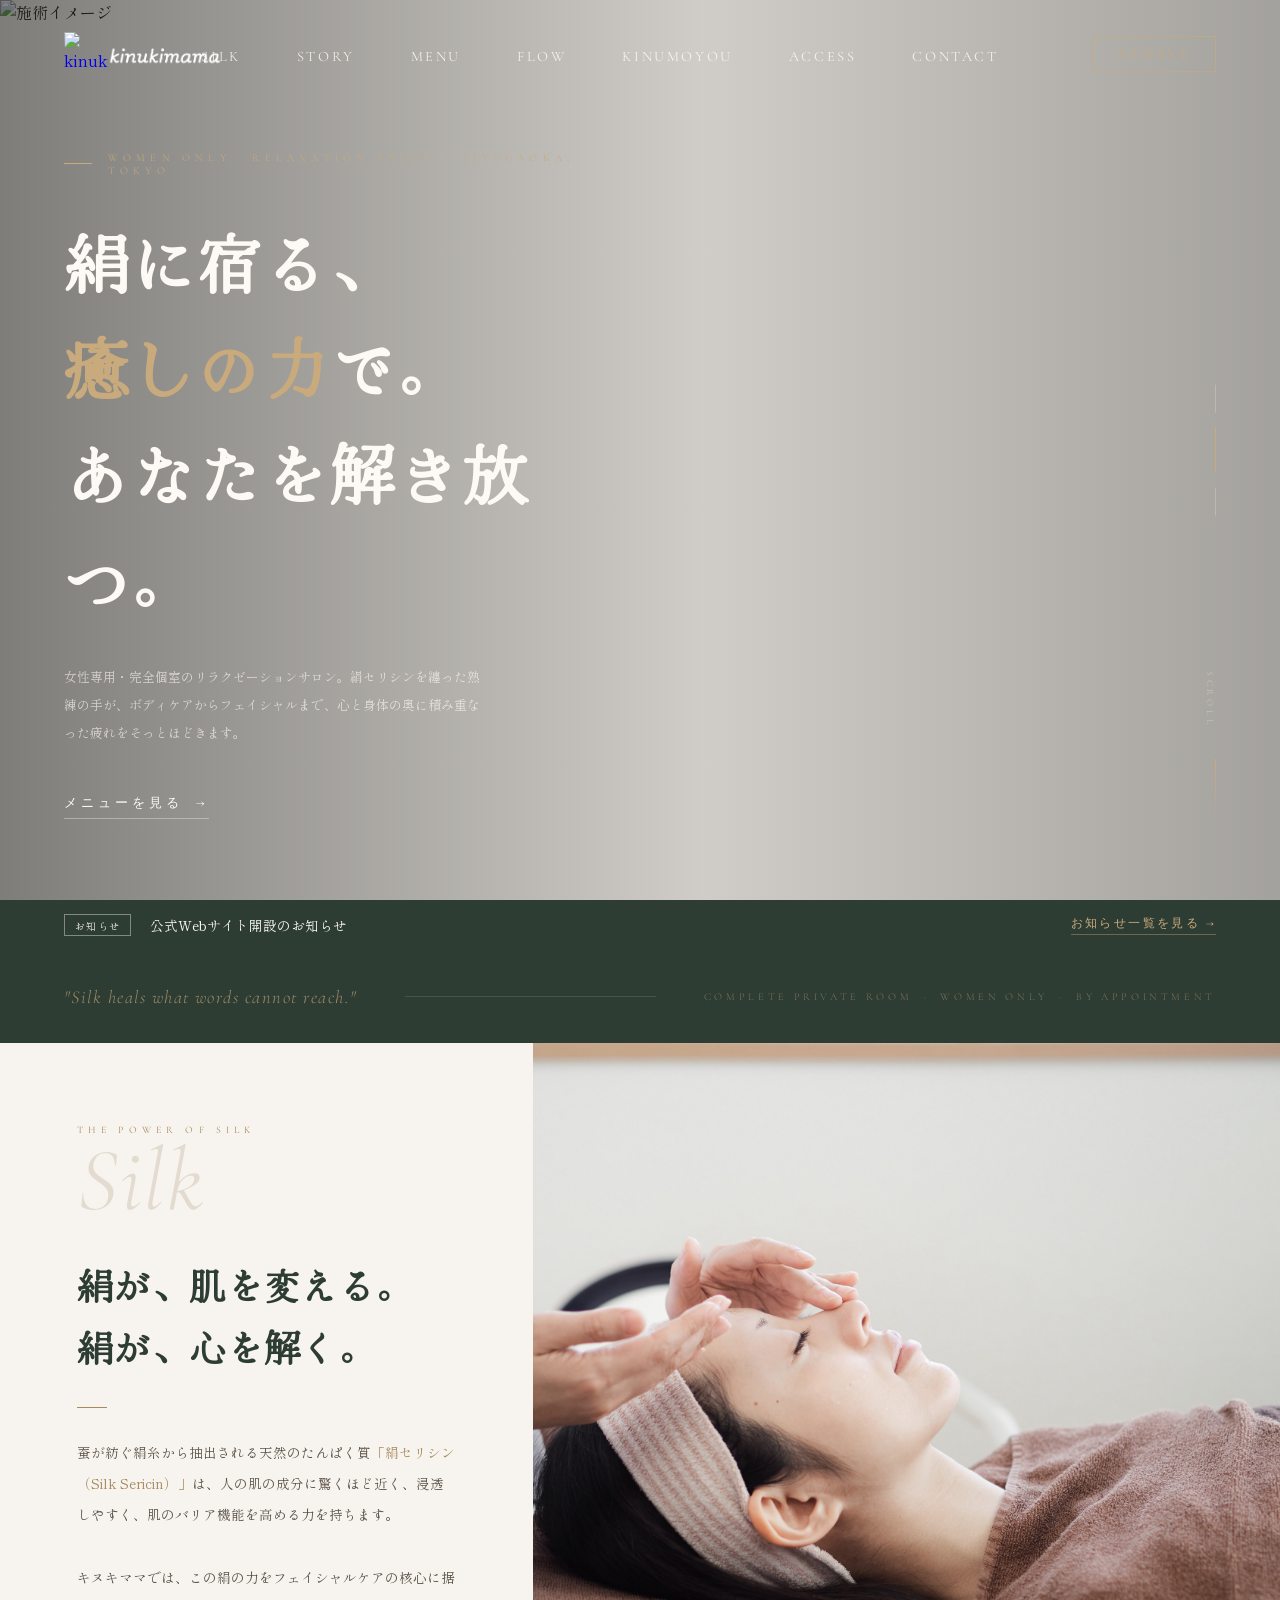
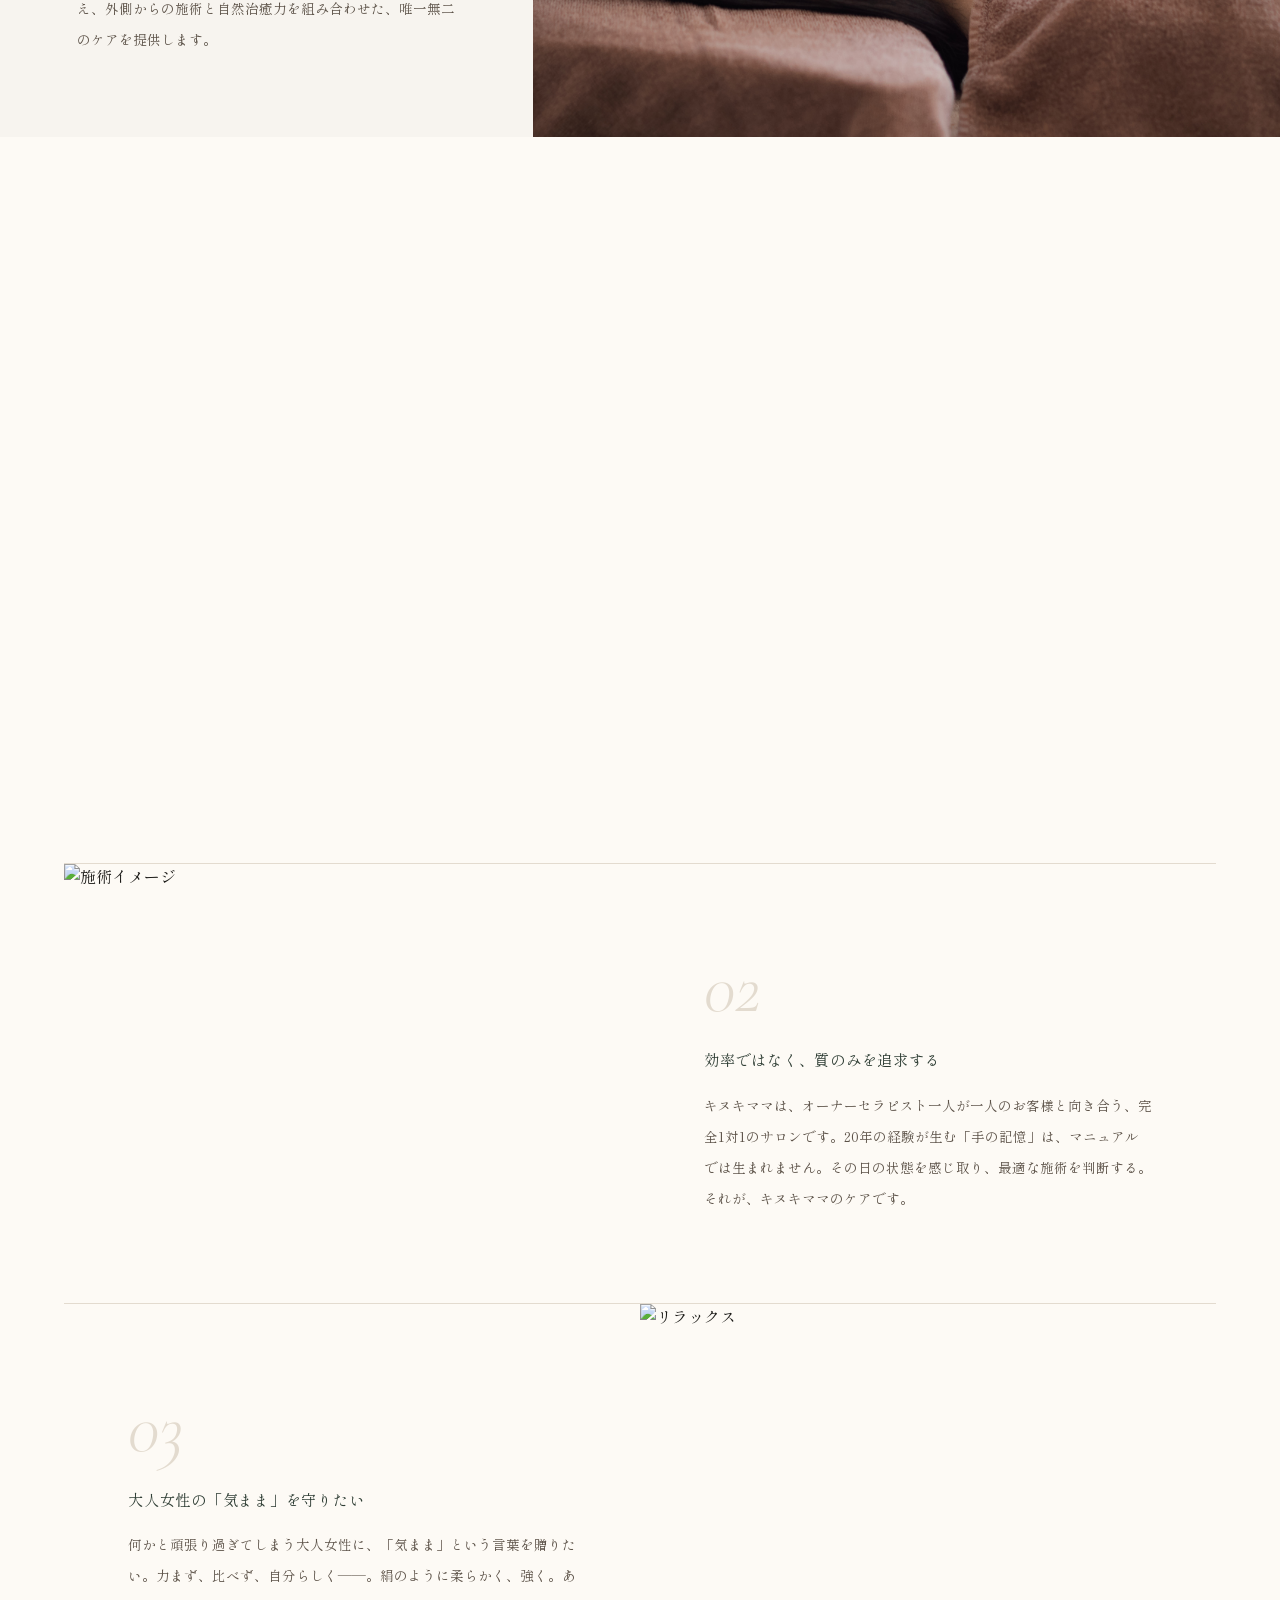
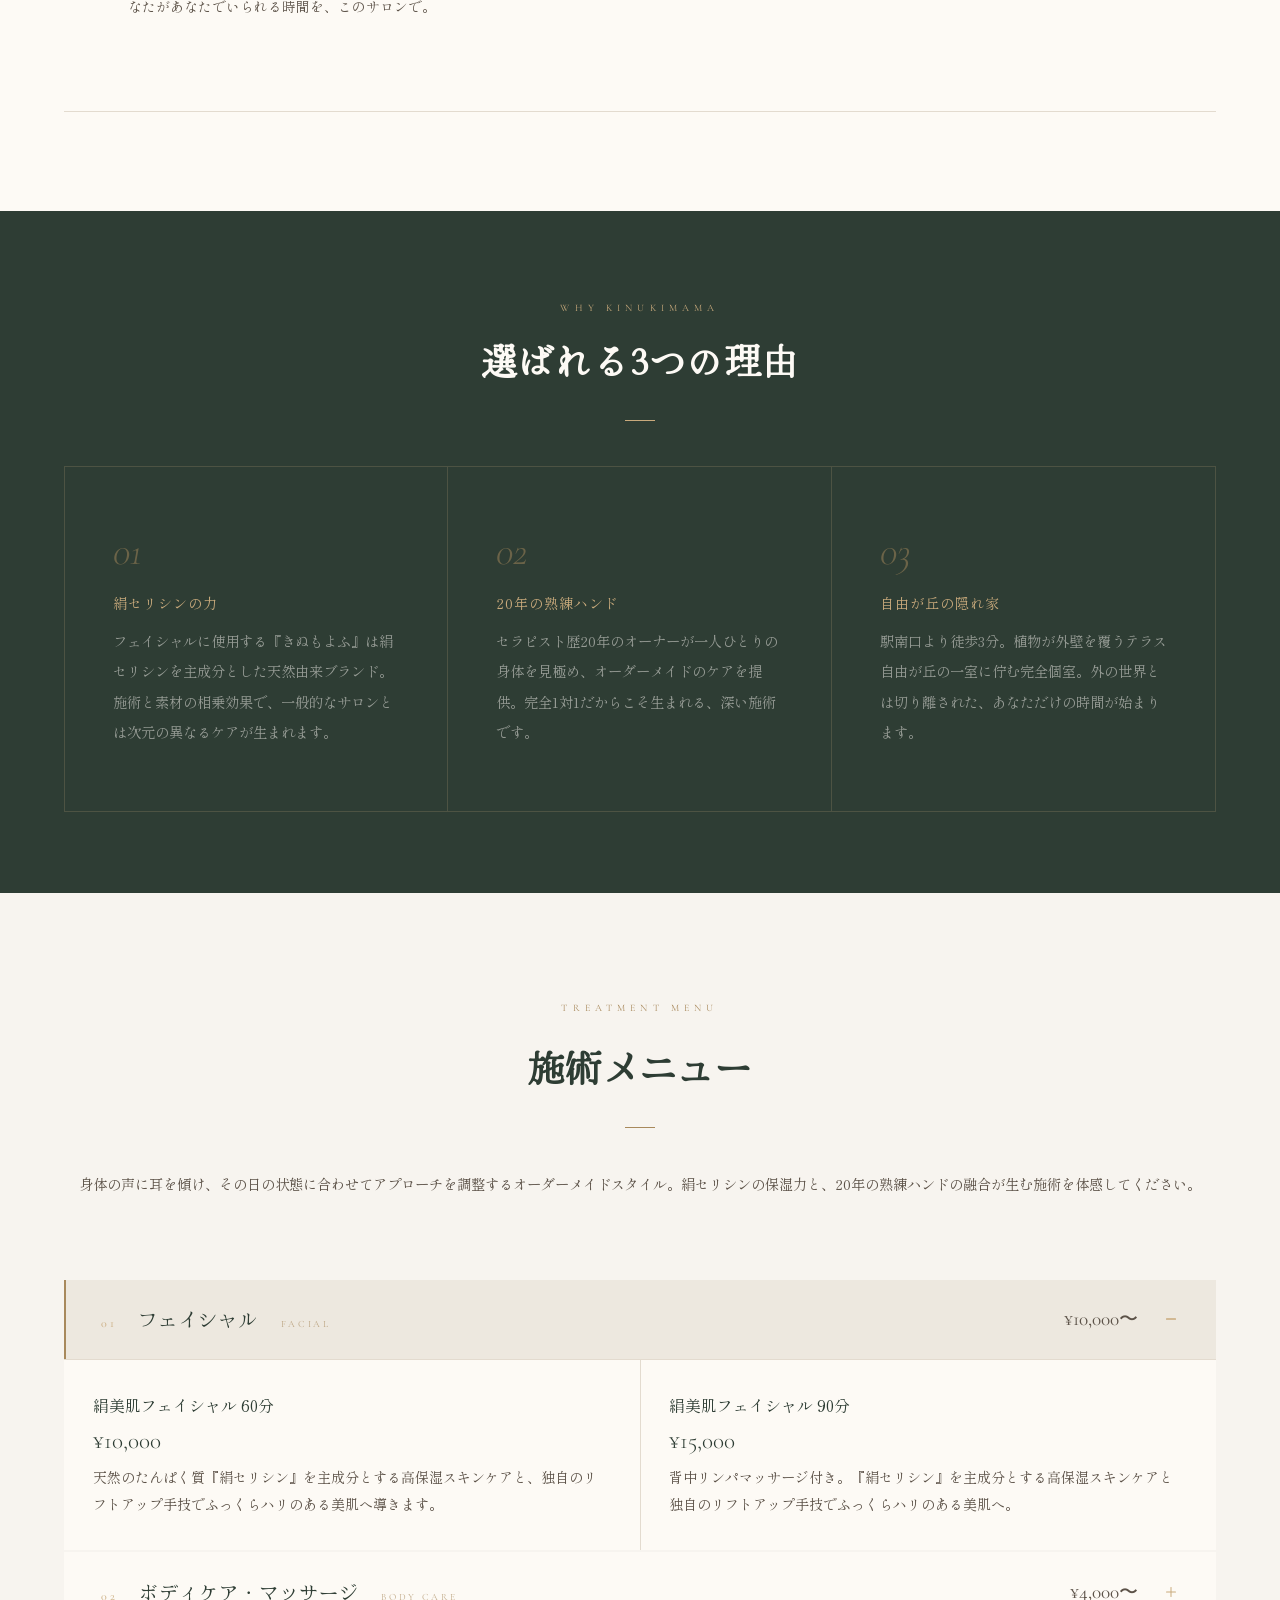
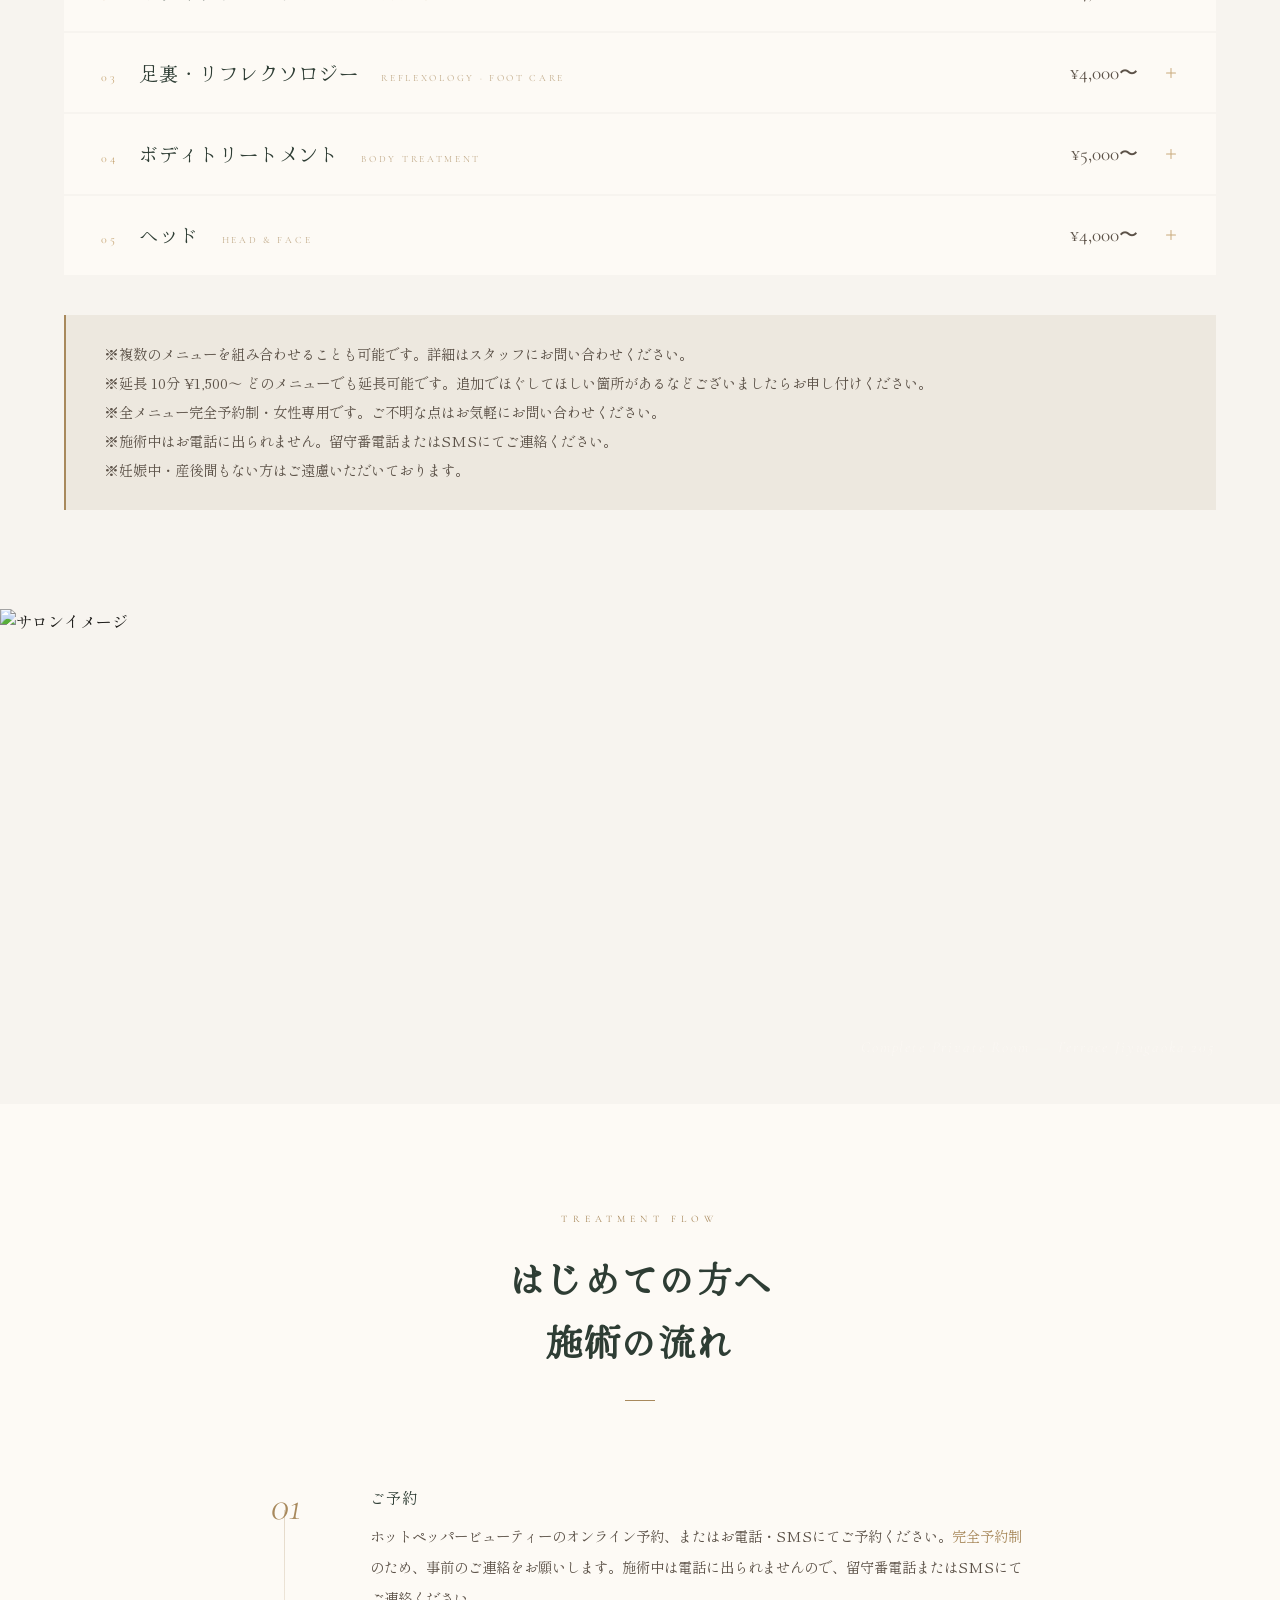
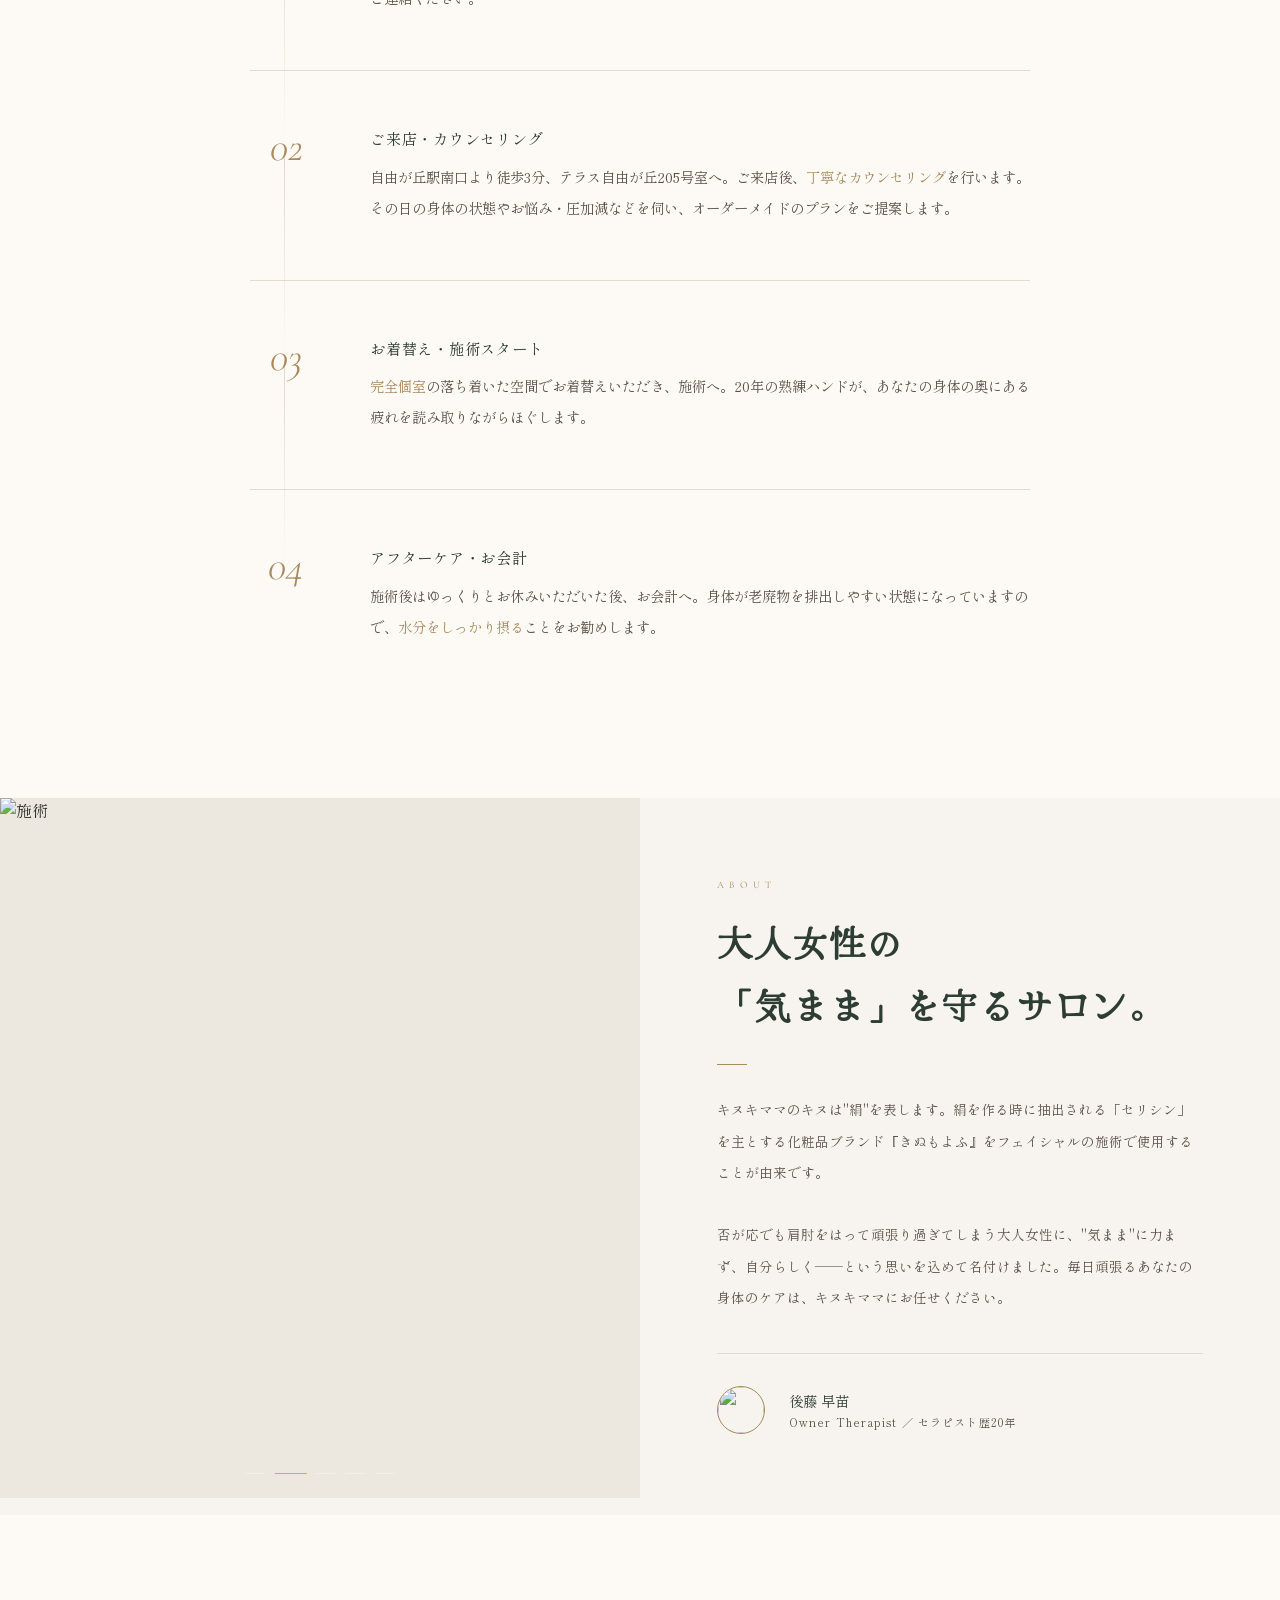
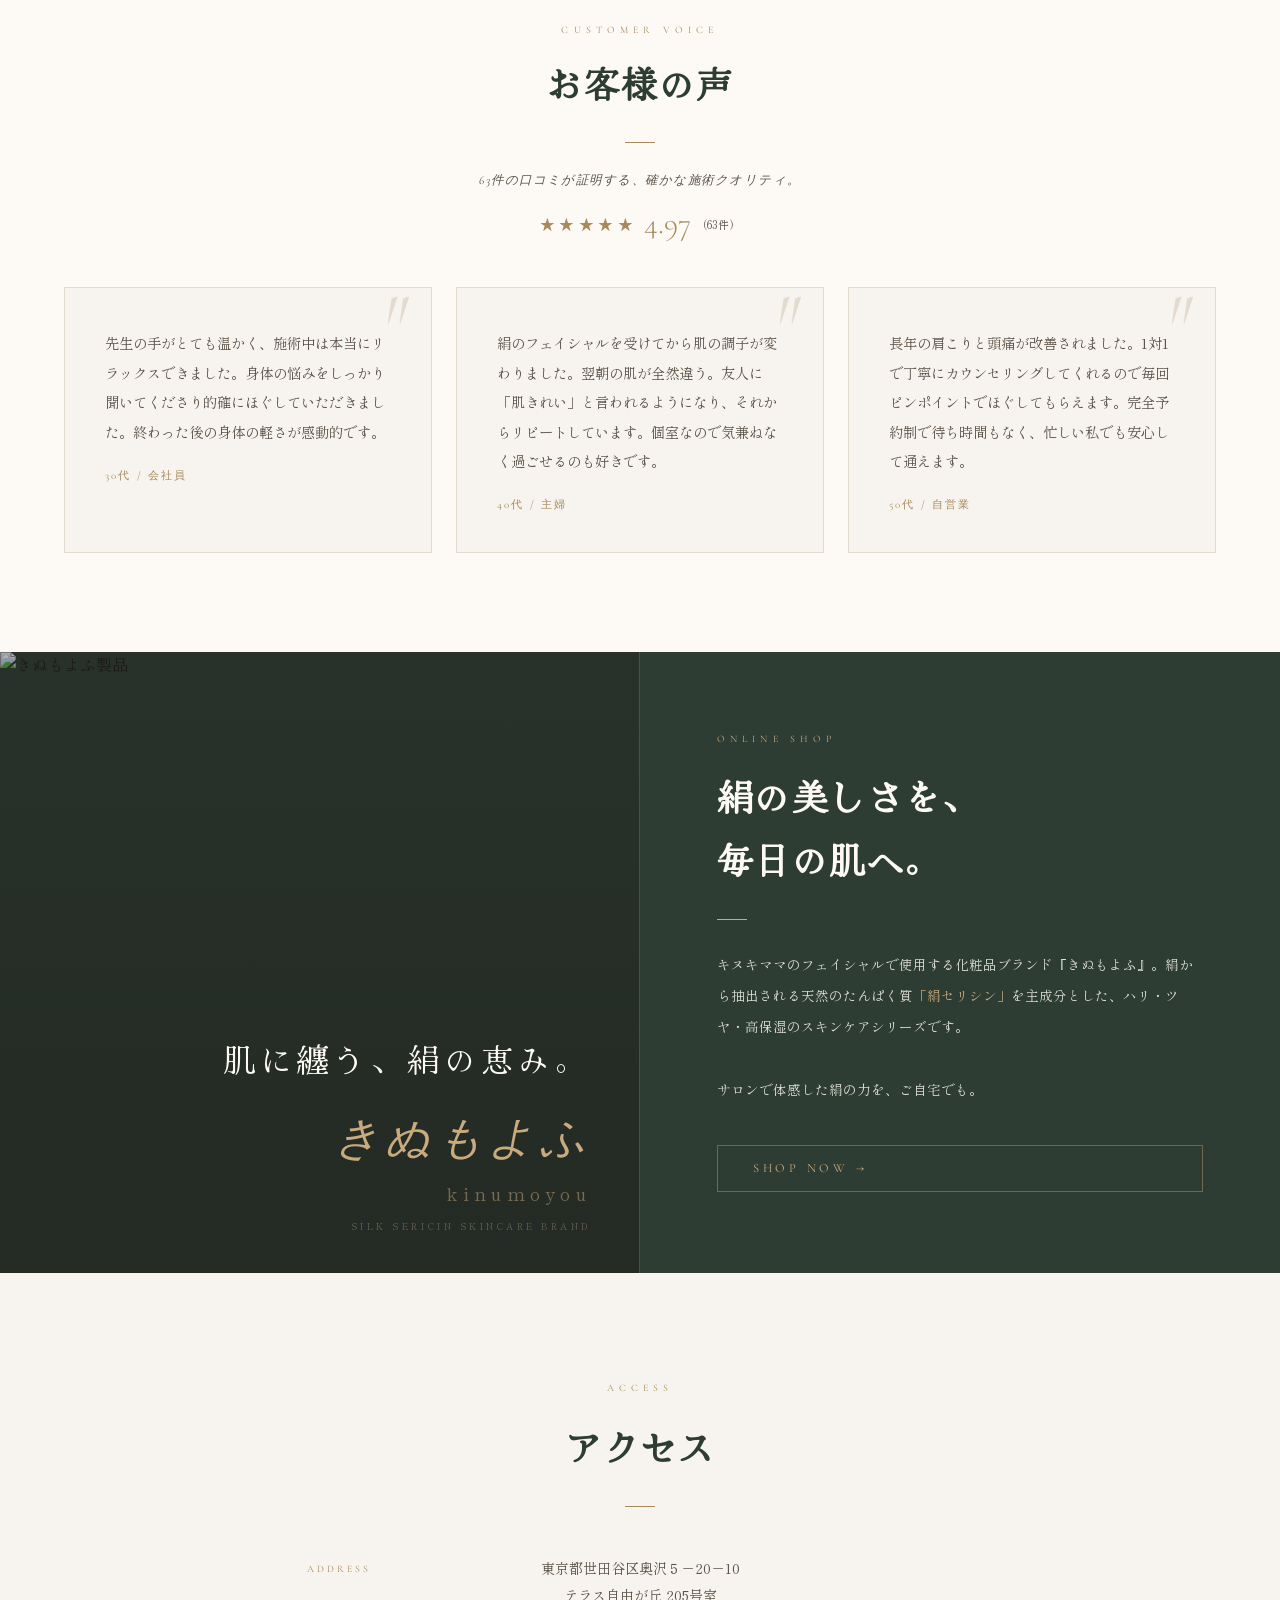
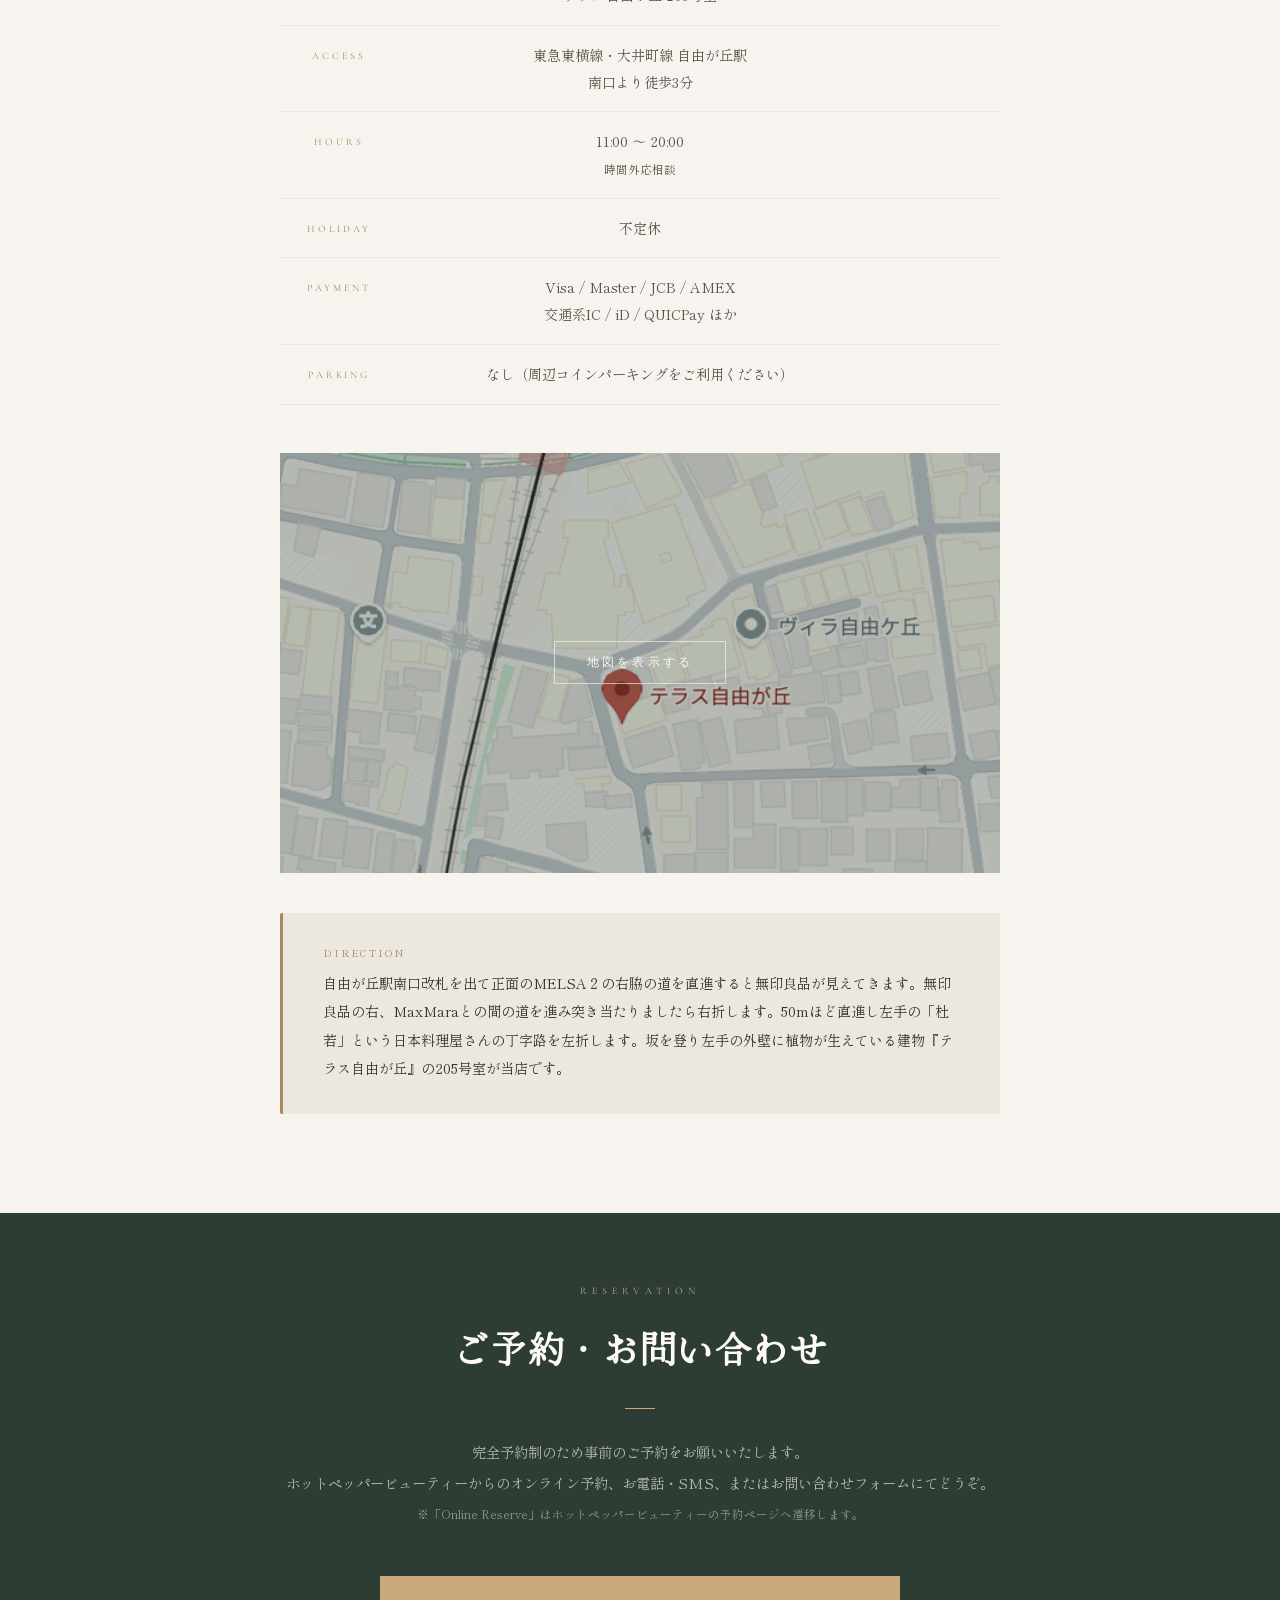
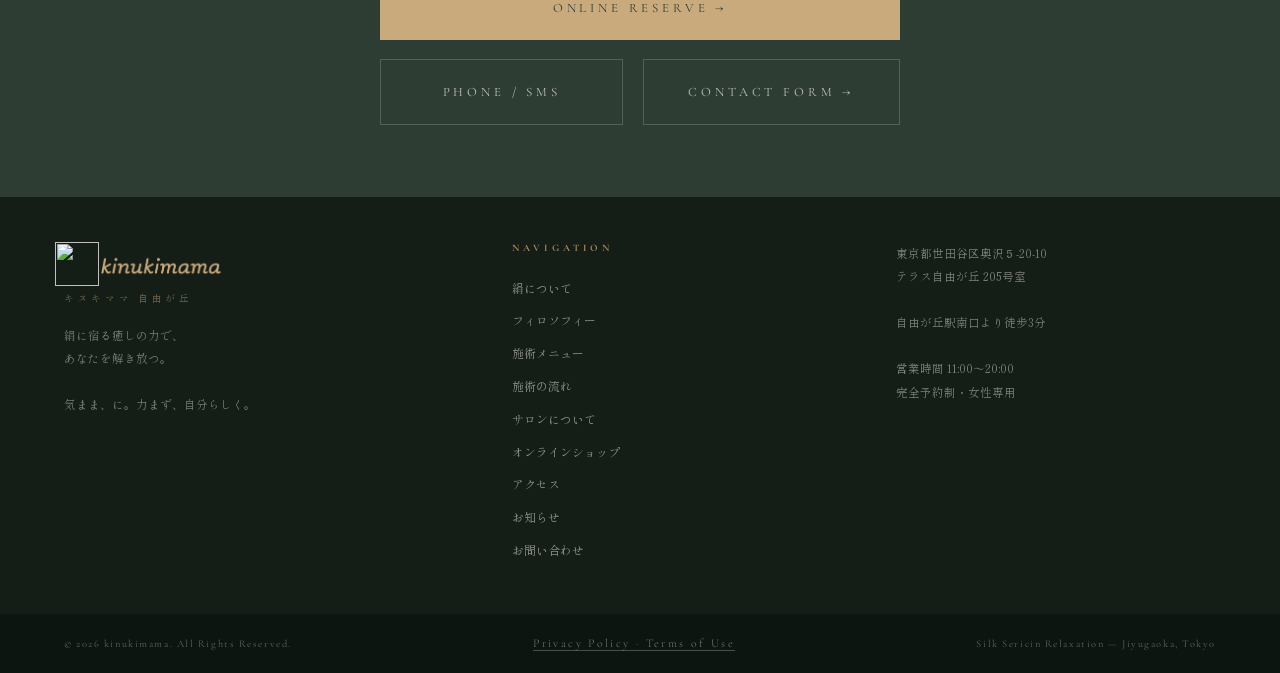
==== commit c0268c12: "htmlバグ取り" ====
--- a/index.html
+++ b/index.html
@@ -9,19 +9,19 @@
 <title>kinukimama｜キヌキママ 自由が丘</title>
 <link rel="icon" type="image/png" href="images/favicon.png">
 <link rel="apple-touch-icon" href="images/favicon.png">
-<link rel="canonical" href="https://hakushi0111.github.io/kinukimama/">
+<link rel="canonical" href="https://kinukimama.github.io/kinukimama/">
 <!-- OGP / SNS CARD -->
 <meta property="og:type" content="website">
 <meta property="og:site_name" content="kinukimama｜キヌキママ">
 <meta property="og:title" content="kinukimama｜キヌキママ 自由が丘">
 <meta property="og:description" content="自由が丘の完全個室・女性専用リラクゼーションサロン。絹セリシンを使った熟練の手が、ボディケアからフェイシャルまで心と身体の疲れをほどきます。">
-<meta property="og:url" content="https://hakushi0111.github.io/kinukimama/">
-<meta property="og:image" content="https://hakushi0111.github.io/kinukimama/images/img_jpg_008.jpg">
+<meta property="og:url" content="https://kinukimama.github.io/kinukimama/">
+<meta property="og:image" content="https://kinukimama.github.io/kinukimama/images/img_jpg_008.jpg">
 <meta property="og:locale" content="ja_JP">
 <meta name="twitter:card" content="summary_large_image">
 <meta name="twitter:title" content="kinukimama｜キヌキママ 自由が丘">
 <meta name="twitter:description" content="自由が丘の完全個室・女性専用リラクゼーションサロン。絹セリシンを使った熟練の手が、ボディケアからフェイシャルまで心と身体の疲れをほどきます。">
-<meta name="twitter:image" content="https://hakushi0111.github.io/kinukimama/images/img_jpg_008.jpg">
+<meta name="twitter:image" content="https://kinukimama.github.io/kinukimama/images/img_jpg_008.jpg">
 <link rel="preconnect" href="https://fonts.googleapis.com">
 <link rel="preconnect" href="https://fonts.gstatic.com" crossorigin>
 <link href="https://fonts.googleapis.com/css2?family=Cormorant+Garamond:ital,wght@0,300;0,400;0,600;1,300;1,400;1,600&family=Hina+Mincho&family=Shippori+Mincho+B1:wght@400;500&family=Cormorant:ital,wght@1,300;1,400&display=swap" rel="stylesheet">
@@ -55,7 +55,7 @@
     <li><a href="contact.html">Contact</a></li>
     
   </ul>
-  <a href="https://beauty.hotpepper.jp/kr/slnH000596328/" target="_blank" class="nav-cta">Reserve</a>
+  <a href="https://beauty.hotpepper.jp/kr/slnH000596328/" target="_blank" rel="noopener noreferrer" class="nav-cta">Reserve</a>
   <button class="burger" id="burger" aria-label="メニューを開く">
     <span></span><span></span><span></span>
   </button>
@@ -72,7 +72,7 @@
     <li><a href="#access">Access</a></li>
     <li><a href="contact.html">Contact</a></li>
   </ul>
-  <a href="https://beauty.hotpepper.jp/kr/slnH000596328/" target="_blank" class="drawer-cta">Reserve</a>
+  <a href="https://beauty.hotpepper.jp/kr/slnH000596328/" target="_blank" rel="noopener noreferrer" class="drawer-cta">Reserve</a>
 </div>
 <div class="drawer-overlay" id="drawerOverlay"></div>
 
@@ -575,8 +575,8 @@
     <div class="sec-rule" style="background:var(--gold-lt);margin:1.8rem auto;"></div>
     <p class="contact-p">完全予約制のため事前のご予約をお願いいたします。<br>ホットペッパービューティーからのオンライン予約、お電話・SMS、またはお問い合わせフォームにてどうぞ。<br><span style="font-size:0.72rem;opacity:0.7;">※「Online Reserve」はホットペッパービューティーの予約ページへ遷移します。</span></p>
     <div class="c-btns">
-      <a href="https://beauty.hotpepper.jp/kr/slnH000596328/" target="_blank" class="btn-reserve" title="ホットペッパービューティーへ遷移します">Online Reserve →</a>
-      <a href="tel:" class="btn-ghost">Phone / SMS</a>
+      <a href="https://beauty.hotpepper.jp/kr/slnH000596328/" target="_blank" rel="noopener noreferrer" class="btn-reserve" title="ホットペッパービューティーへ遷移します">Online Reserve →</a>
+      <a href="tel:08029662594" class="btn-ghost">Phone / SMS</a>
       <a href="contact.html" class="btn-ghost">Contact Form →</a>
     </div>
   </div>
@@ -607,11 +607,11 @@
     </ul>
   </div>
   <div class="f-info">
-    <p>東京都世田谷区奥沢５－20－10<br>テラス自由が丘 205号室<br><br>自由が丘駅南口より徒歩3分<br><br>営業時間 11:00〜20:00<br>完全予約制・女性専用</p>
+    <p>東京都世田谷区奥沢５-20-10<br>テラス自由が丘 205号室<br><br>自由が丘駅南口より徒歩3分<br><br>営業時間 11:00〜20:00<br>完全予約制・女性専用</p>
   </div>
 </footer>
 <div class="footer-btm">
-  <span>© 2025 kinukimama. All Rights Reserved.</span>
+  <span>© 2026 kinukimama. All Rights Reserved.</span>
   <a href="privacy.html" class="footer-legal">Privacy Policy · Terms of Use</a>
   <span>Silk Sericin Relaxation — Jiyugaoka, Tokyo</span>
 </div>
--- a/style.css
+++ b/style.css
@@ -46,7 +46,7 @@
 .logo-txt-green{opacity:0;}
 nav.on .logo-txt-white{opacity:0;}
 nav.on .logo-txt-green{opacity:1;}
-.f-logo{display:flex;align-items:center;}.f-logo img{width:44px;height:44px;object-fit:contain;}
+.f-logo{display:flex;align-items:center;margin-left:-9px;}.f-logo img{width:44px;height:44px;object-fit:contain;}
 .nav-links{display:flex;gap:3.5rem;list-style:none;}
 .nav-links a{font-family:'Cormorant Garamond',serif;font-size:0.9rem;font-weight:400;letter-spacing:0.18em;text-transform:uppercase;color:rgba(253,250,245,0.85);transition:color 0.3s;}
 nav.on .nav-links a{color:var(--ink-mid);}
@@ -144,15 +144,15 @@
 .menu{padding:11vmin 5vw;background:var(--bg);}
 .menu-top{text-align:center;margin-bottom:5vmin;}
 .menu-intro-txt{font-size:0.9rem;line-height:2.2;color:var(--ink-soft);margin-top:2.5rem;margin-bottom:5rem;text-align:center;}
-.ac-list{max-width:860px;margin:0 auto;display:flex;flex-direction:column;gap:2px;}
+.ac-list{display:flex;flex-direction:column;gap:2px;}
 .ac-head{display:flex;align-items:center;justify-content:space-between;padding:1.6rem 2.2rem;background:var(--white);cursor:pointer;user-select:none;border-left:2px solid transparent;transition:border-color 0.3s,background 0.25s;}
 .ac-head:hover,.ac-item.open .ac-head{background:var(--bg-warm);border-left-color:var(--gold);}
 .ac-head-left{display:flex;align-items:baseline;gap:1.4rem;flex:1;min-width:0;}
 .ac-num{font-family:'Cormorant Garamond',serif;font-size:0.75rem;letter-spacing:0.2em;color:var(--gold-lt);flex-shrink:0;}
-.ac-title-ja{font-family:'Hina Mincho',serif;font-size:1.05rem;color:var(--sage);letter-spacing:0.05em;}
+.ac-title-ja{font-family:'Hina Mincho',serif;font-size:1.2rem;color:var(--sage);letter-spacing:0.05em;}
 .ac-title-en{font-family:'Cormorant Garamond',serif;font-size:0.6rem;letter-spacing:0.28em;text-transform:uppercase;color:var(--gold);opacity:0.7;}
 .ac-head-right{display:flex;align-items:center;gap:1.4rem;flex-shrink:0;}
-.ac-price-range{font-family:'Cormorant Garamond',serif;font-size:0.95rem;color:var(--ink-soft);white-space:nowrap;}
+.ac-price-range{font-family:'Cormorant Garamond',serif;font-size:1.2rem;color:var(--ink-soft);white-space:nowrap;}
 .ac-arrow{width:20px;height:20px;position:relative;flex-shrink:0;}
 .ac-arrow::before,.ac-arrow::after{content:'';position:absolute;background:var(--gold-lt);border-radius:2px;transition:transform 0.35s ease;}
 .ac-arrow::before{width:10px;height:1px;top:50%;left:5px;transform:translateY(-50%);}
@@ -168,10 +168,10 @@
 .ac-card{background:var(--white);padding:2rem 1.8rem;position:relative;}
 .ac-card::after{content:'';position:absolute;bottom:0;left:0;right:0;height:1px;background:linear-gradient(to right,var(--gold-lt),transparent);opacity:0;transition:opacity 0.3s;}
 .ac-card:hover::after{opacity:1;}
-.ac-card-name{font-size:0.88rem;color:var(--sage);margin-bottom:0.5rem;line-height:1.7;}
-.ac-card-price{font-family:'Cormorant Garamond',serif;font-size:1.25rem;font-weight:300;color:var(--sage);margin-bottom:0.6rem;}
+.ac-card-name{font-size:1rem;color:var(--sage);margin-bottom:0.5rem;line-height:1.7;}
+.ac-card-price{font-family:'Cormorant Garamond',serif;font-size:1.44rem;font-weight:300;color:var(--sage);margin-bottom:0.6rem;}
 .ac-card-price small{font-size:0.64rem;font-family:'Hina Mincho',serif;color:var(--ink-soft);margin-left:0.25rem;}
-.ac-card-desc{font-size:0.78rem;line-height:1.9;color:var(--ink-soft);}
+.ac-card-desc{font-size:0.88rem;line-height:1.9;color:var(--ink-soft);}
 .ac-card-note{font-size:0.68rem;color:var(--gold);letter-spacing:0.06em;margin-top:0.5rem;display:block;}
 .menu-note{margin-top:2.5rem;padding:1.6rem 2.4rem;background:var(--bg-warm);border-left:2px solid var(--gold);font-size:0.9rem;color:var(--ink-soft);line-height:2;}
 
@@ -313,6 +313,23 @@
 .footer-legal{font-family:'Cormorant Garamond',serif;font-size:0.74rem;letter-spacing:0.2em;color:rgba(253,250,245,0.45);font-weight:300;border-bottom:1px solid rgba(253,250,245,0.25);transition:color 0.3s,border-color 0.3s;}
 .footer-legal:hover{color:rgba(201,170,124,0.6);border-color:rgba(201,170,124,0.3);}
 
+/* ── MEDIUM ── */
+@media(max-width:1200px){
+  .nav-links{gap:2rem;}
+  .nav-links a{letter-spacing:0.1em;}
+  .nav-cta{padding:0.55rem 1.2rem;letter-spacing:0.15em;}
+}
+@media(max-width:1024px){
+  .nav-links{display:none;}
+  .nav-cta{display:none;}
+  .burger{display:flex;flex-direction:column;justify-content:space-between;width:24px;height:16px;background:none;border:none;cursor:pointer;padding:0;z-index:300;}
+  .burger span{display:block;width:100%;height:1.5px;background:rgba(253,250,245,0.9);transition:transform 0.35s,opacity 0.35s;}
+  nav.on .burger span{background:var(--ink-mid);}
+  .burger.open span:nth-child(1){transform:translateY(7.25px) rotate(45deg);}
+  .burger.open span:nth-child(2){opacity:0;}
+  .burger.open span:nth-child(3){transform:translateY(-7.25px) rotate(-45deg);}
+}
+
 /* ── MOBILE ── */
 @media(max-width:800px){
   nav{padding:1.2rem 4vw;}nav.on{padding:0.9rem 4vw;}
@@ -360,8 +377,10 @@
   .menu-intro-txt{text-align:left;}
   .ac-head{padding:1.3rem 1.4rem;}
   .ac-head-left{gap:0.9rem;}
+  .ac-head-right{gap:0.6rem;}
   .ac-title-en{display:none;}
   .ac-price-range{font-size:0.85rem;}
+  .ac-title-ja{font-size:1rem;}
   .ac-cards.col-2,.ac-cards.col-3,.ac-cards.col-4{grid-template-columns:1fr;}
   .ac-card{padding:1.6rem 1.4rem;}
   .stats{grid-template-columns:1fr;}
@@ -369,8 +388,10 @@
   .stat{padding:3rem 2rem;border-bottom:1px solid rgba(201,170,124,0.15);}
   .voice-grid{grid-template-columns:1fr;}
   .access-tbl td:last-child{text-align:left;padding-right:0;}
+  .img-break-label{bottom:1rem;}
   .access-tbl td:first-child{width:80px;}
   .body-copy,.feat-body,.mc-desc,.fi-body,.vc-txt,.contact-p{font-size:0.95rem;}
+  .contact-p{text-align:left;}
   footer{grid-template-columns:1fr;padding:4vmin 5vw;}
   .footer-btm{flex-direction:column;gap:0.4rem;text-align:center;padding:1.2rem 5vw;}
   .tagline-strip{flex-direction:column;gap:1rem;text-align:center;}
@@ -392,6 +413,7 @@
 .page-hero--privacy::before{content:'Privacy';}
 .page-hero--contact::before{content:'Contact';}
 .page-hero--thanks::before{content:'Thanks';}
+.page-hero--404::before{content:'404';}
 .ph-eyebrow{display:flex;align-items:center;gap:1rem;margin-bottom:1.8rem;}
 .ph-line{width:28px;height:1px;background:var(--gold-lt);}
 .ph-eyebrow span{font-family:'Cormorant Garamond',serif;font-size:0.65rem;letter-spacing:0.5em;text-transform:uppercase;color:var(--gold-lt);font-weight:300;}
@@ -458,6 +480,7 @@
 .news-tag--キャンペーン{color:#7a6e2e;border-color:rgba(122,110,46,0.4);background:rgba(122,110,46,0.06);}
 .news-tag--お知らせ{color:var(--sage-mid);border-color:rgba(68,92,78,0.4);background:rgba(68,92,78,0.06);}
 .news-tag--新メニュー{color:#5c6e8a;border-color:rgba(92,110,138,0.4);background:rgba(92,110,138,0.06);}
+.news-tag--その他{color:var(--ink-soft);border-color:rgba(92,82,72,0.4);background:rgba(92,82,72,0.06);}
 .news-title{font-family:'Hina Mincho',serif;font-size:1.05rem;color:var(--ink);margin-bottom:0.6rem;}
 .news-body{font-size:0.9rem;line-height:2;color:var(--ink-mid);}
 .news-card-link{display:inline-block;margin-top:0.8rem;font-family:'Cormorant Garamond',serif;font-size:0.78rem;letter-spacing:0.2em;color:var(--gold);border-bottom:1px solid rgba(168,137,92,0.4);padding-bottom:0.1rem;transition:all 0.3s;}
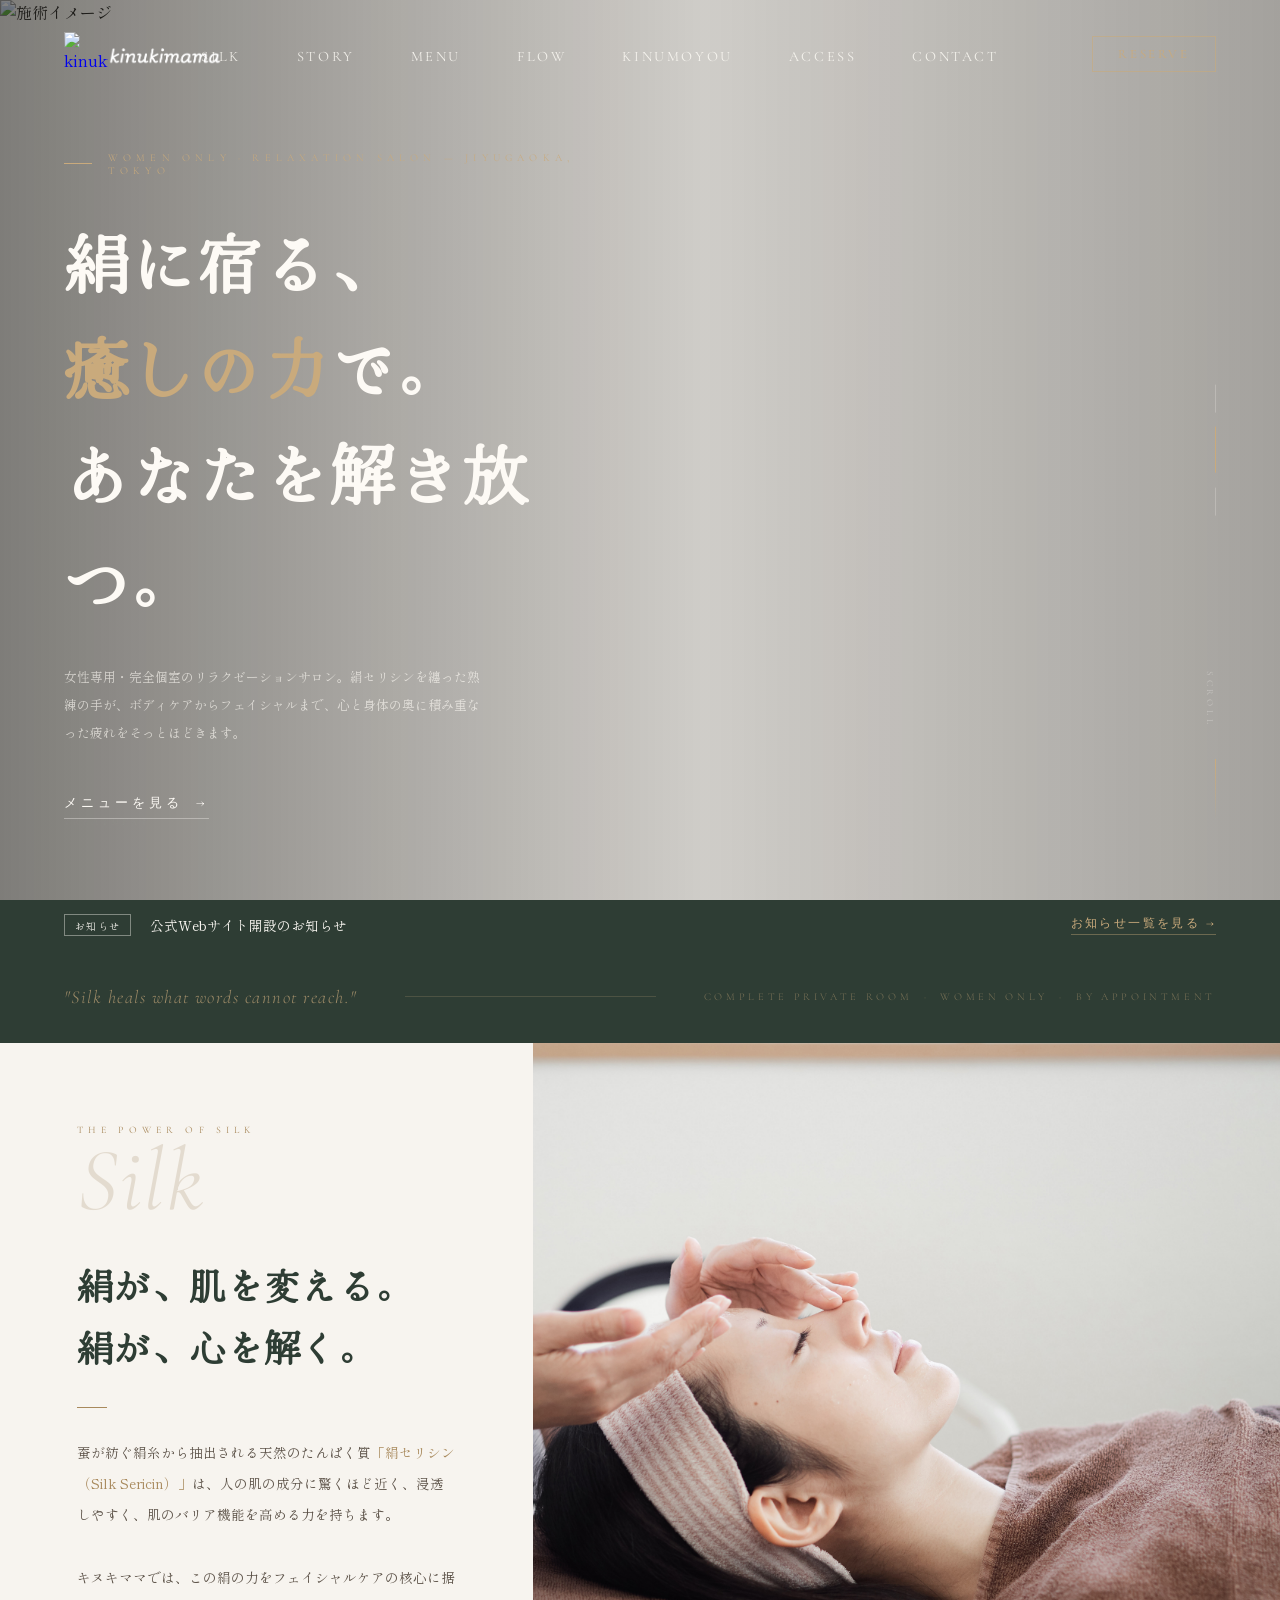
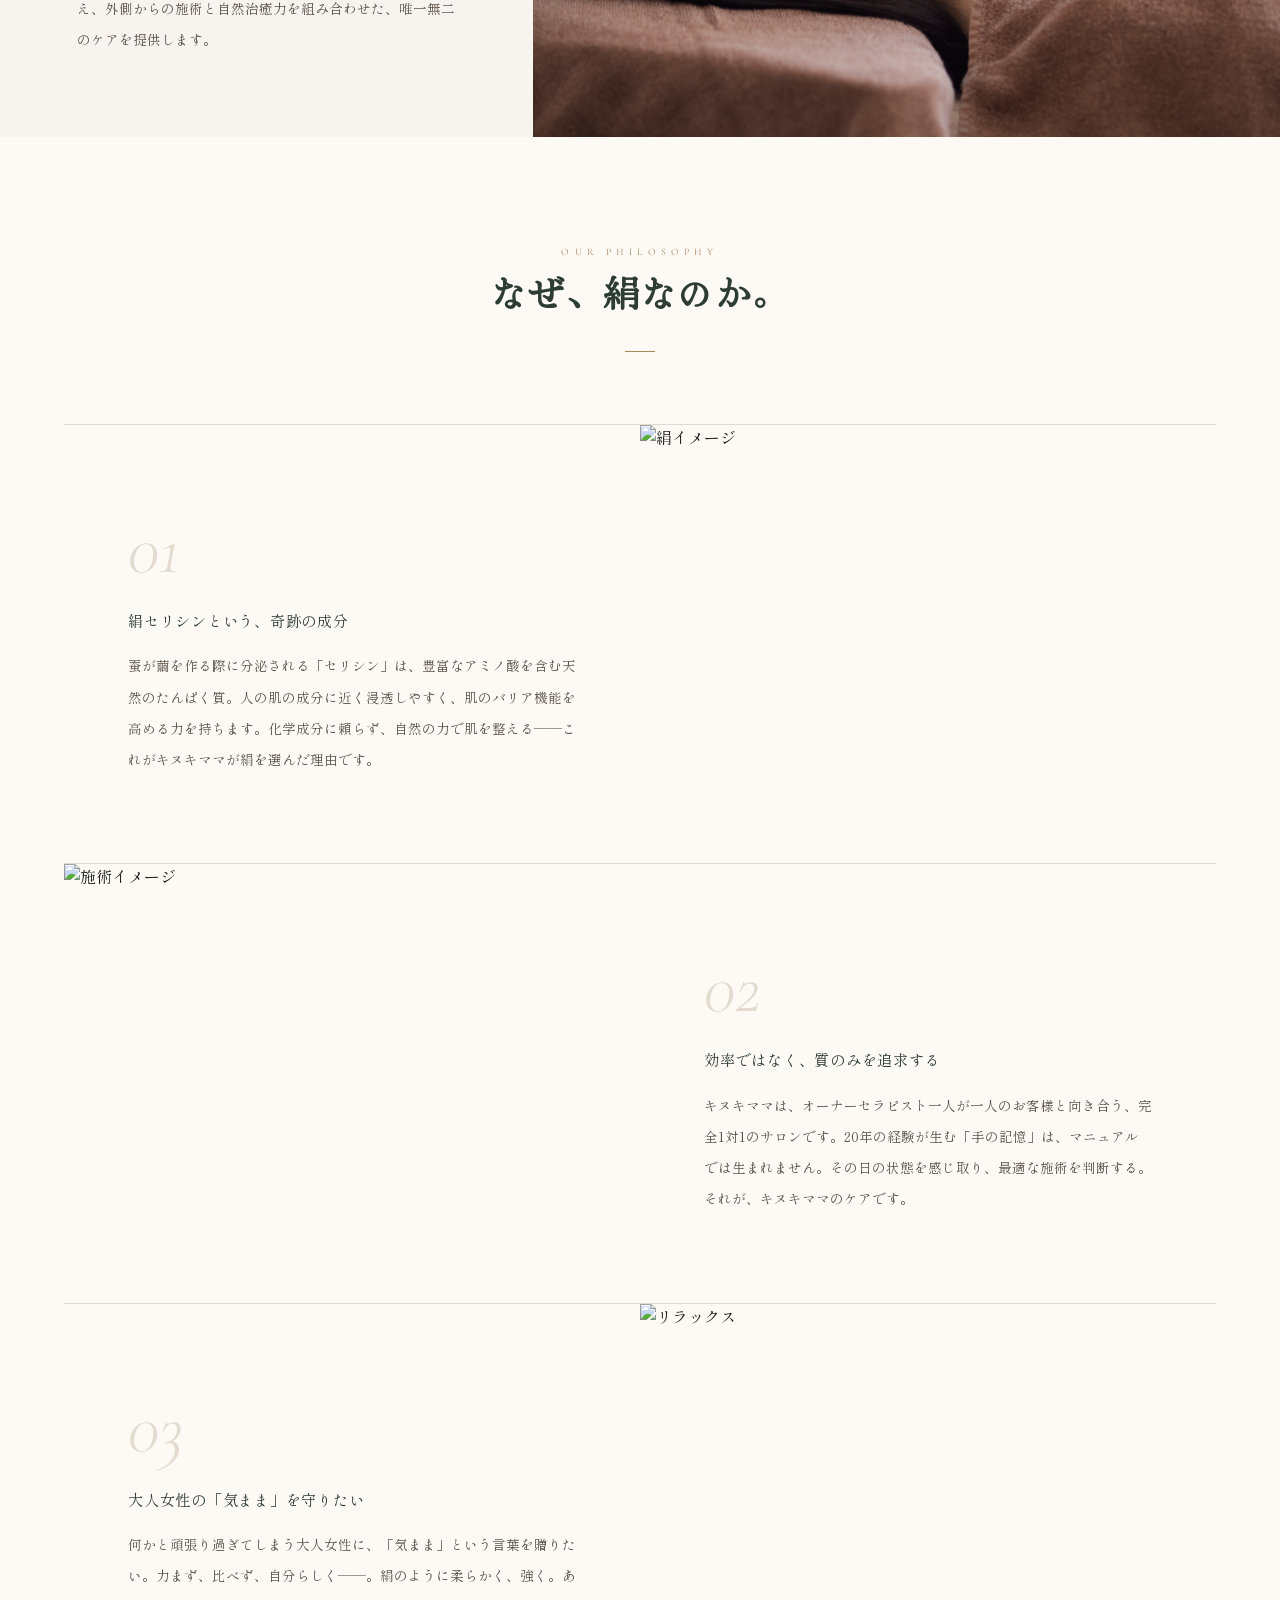
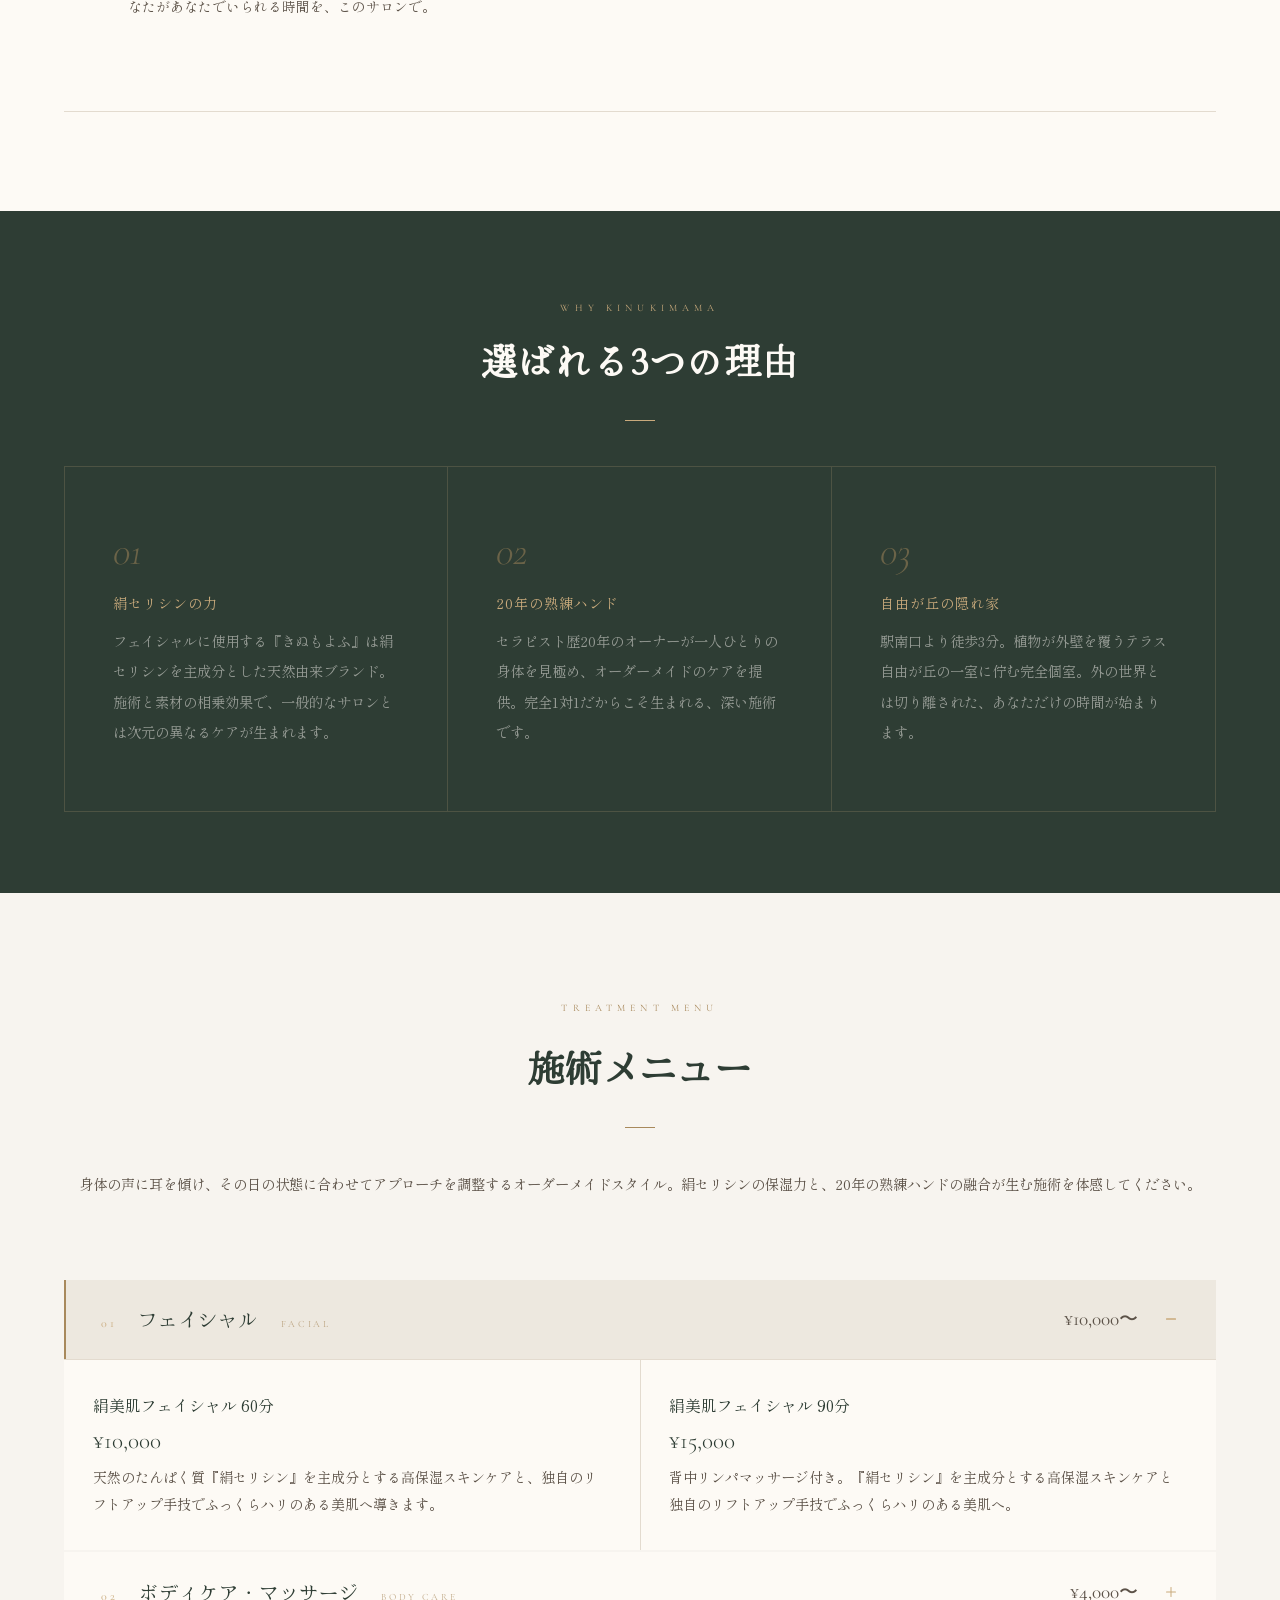
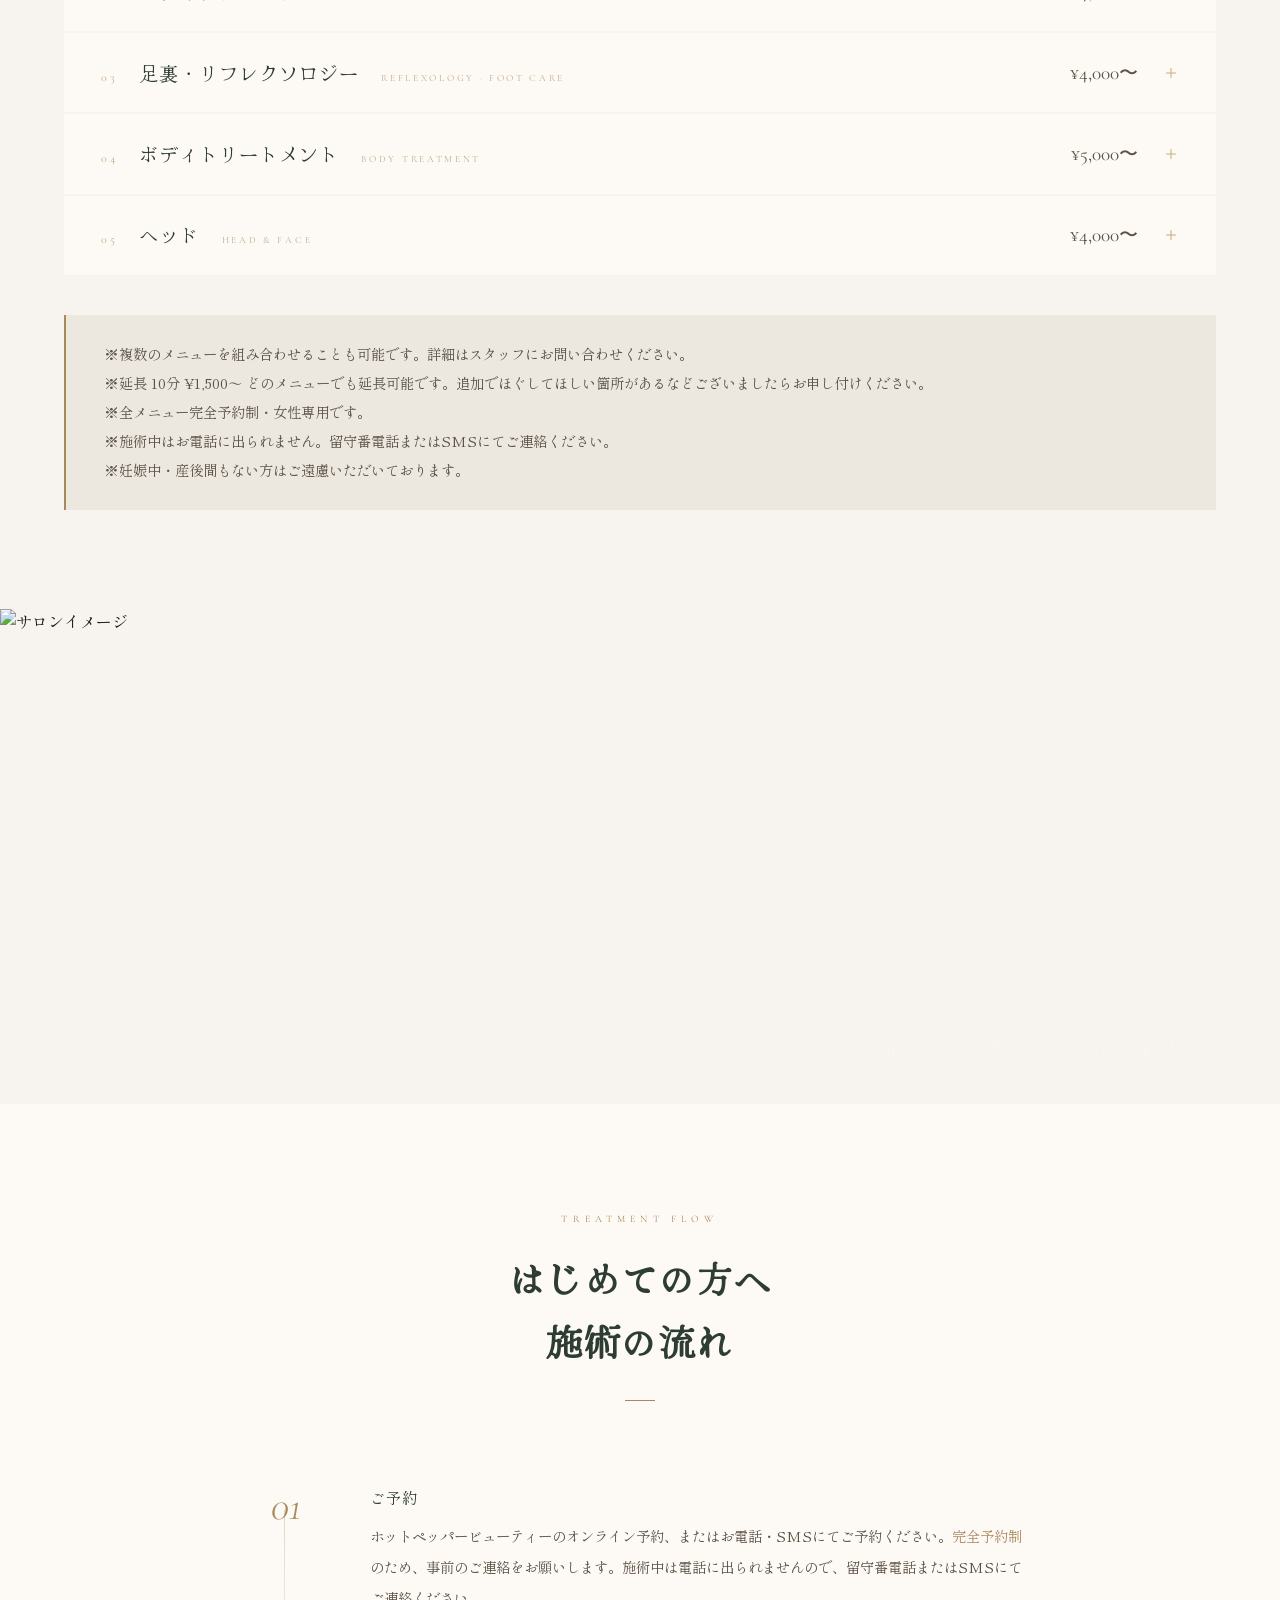
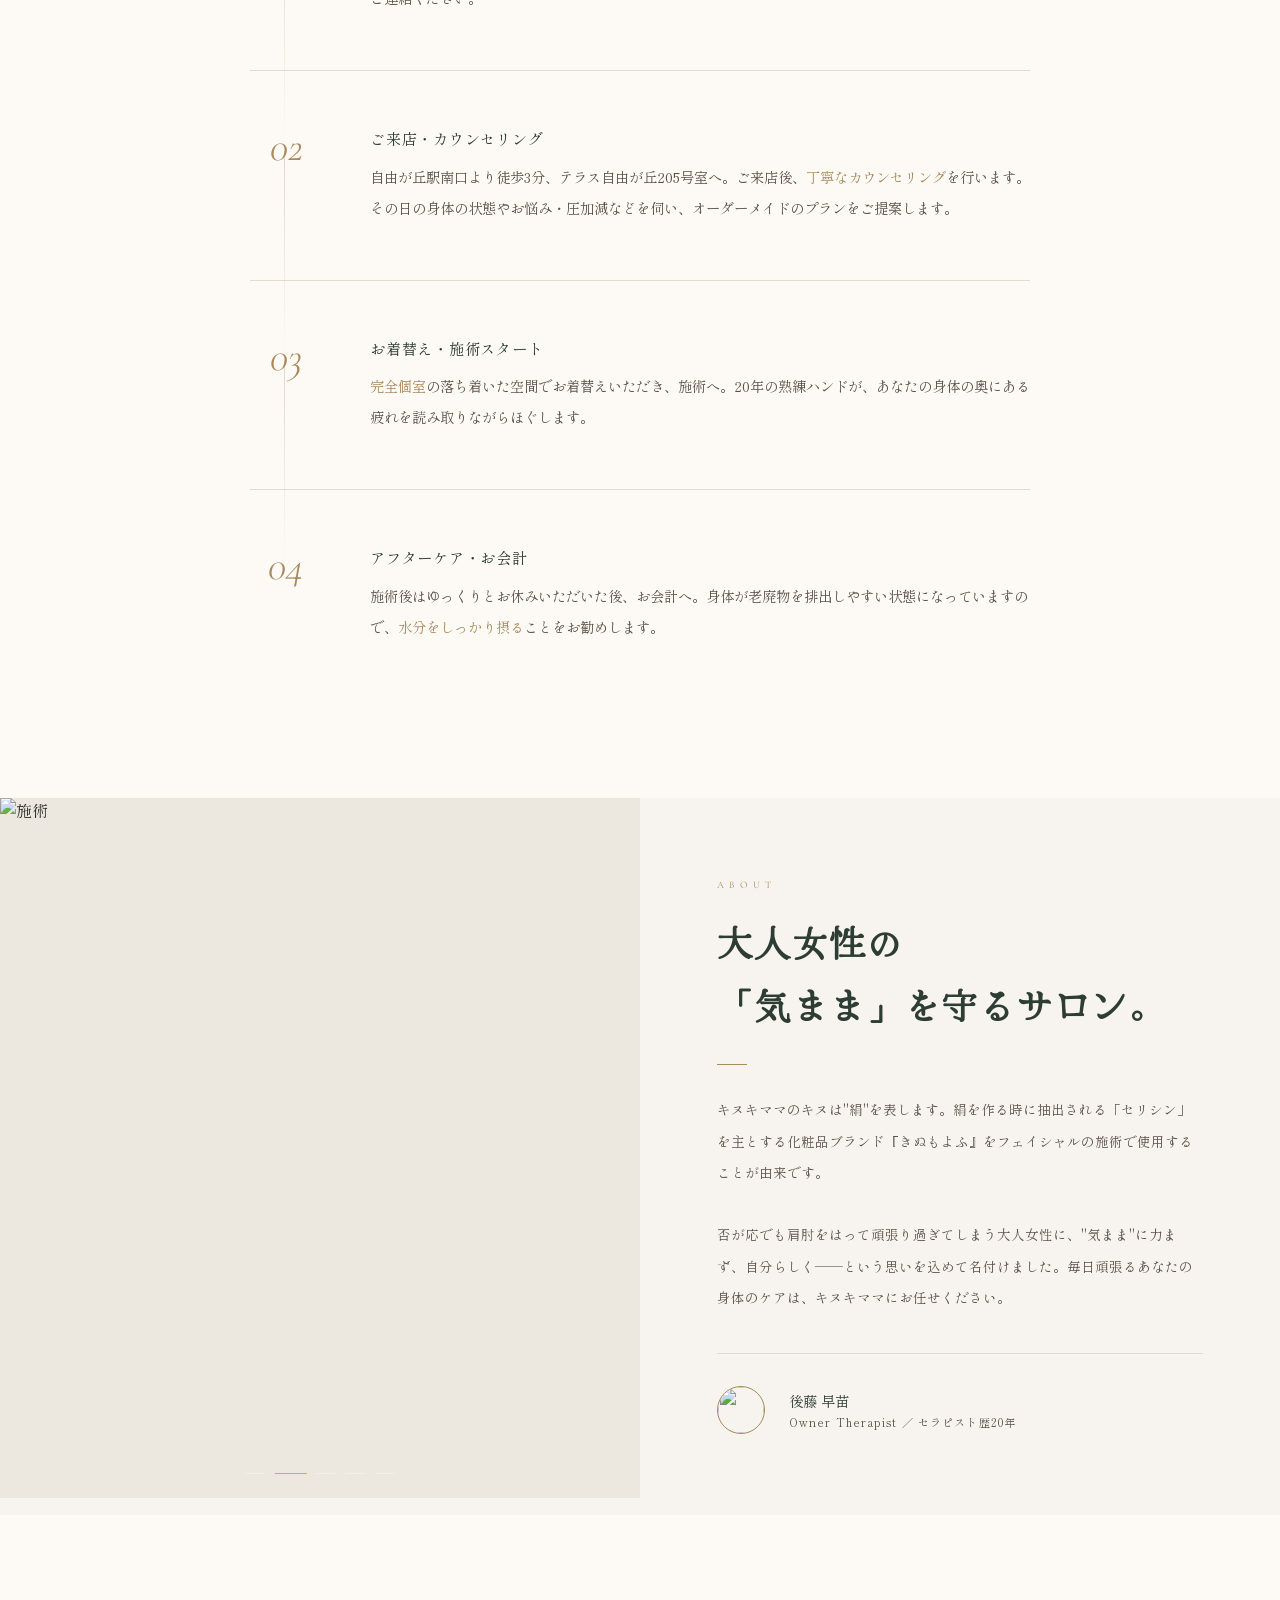
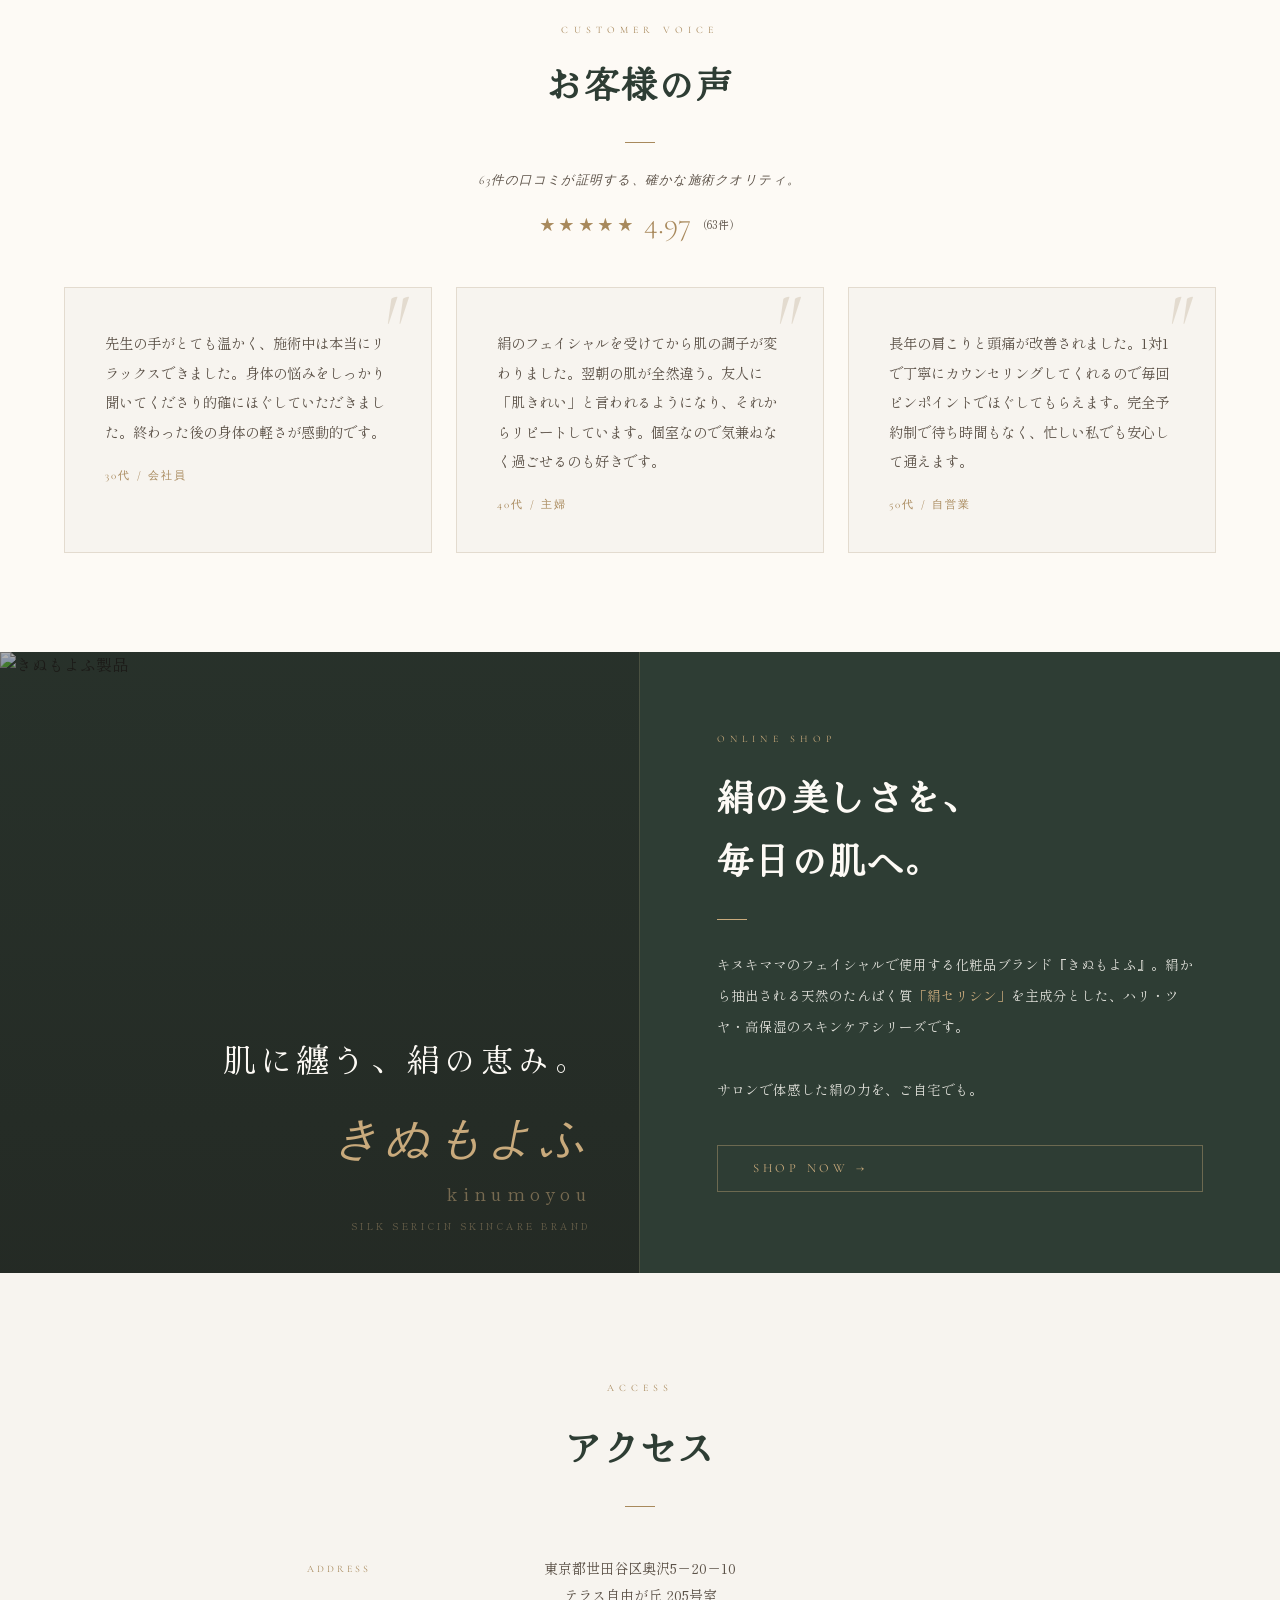
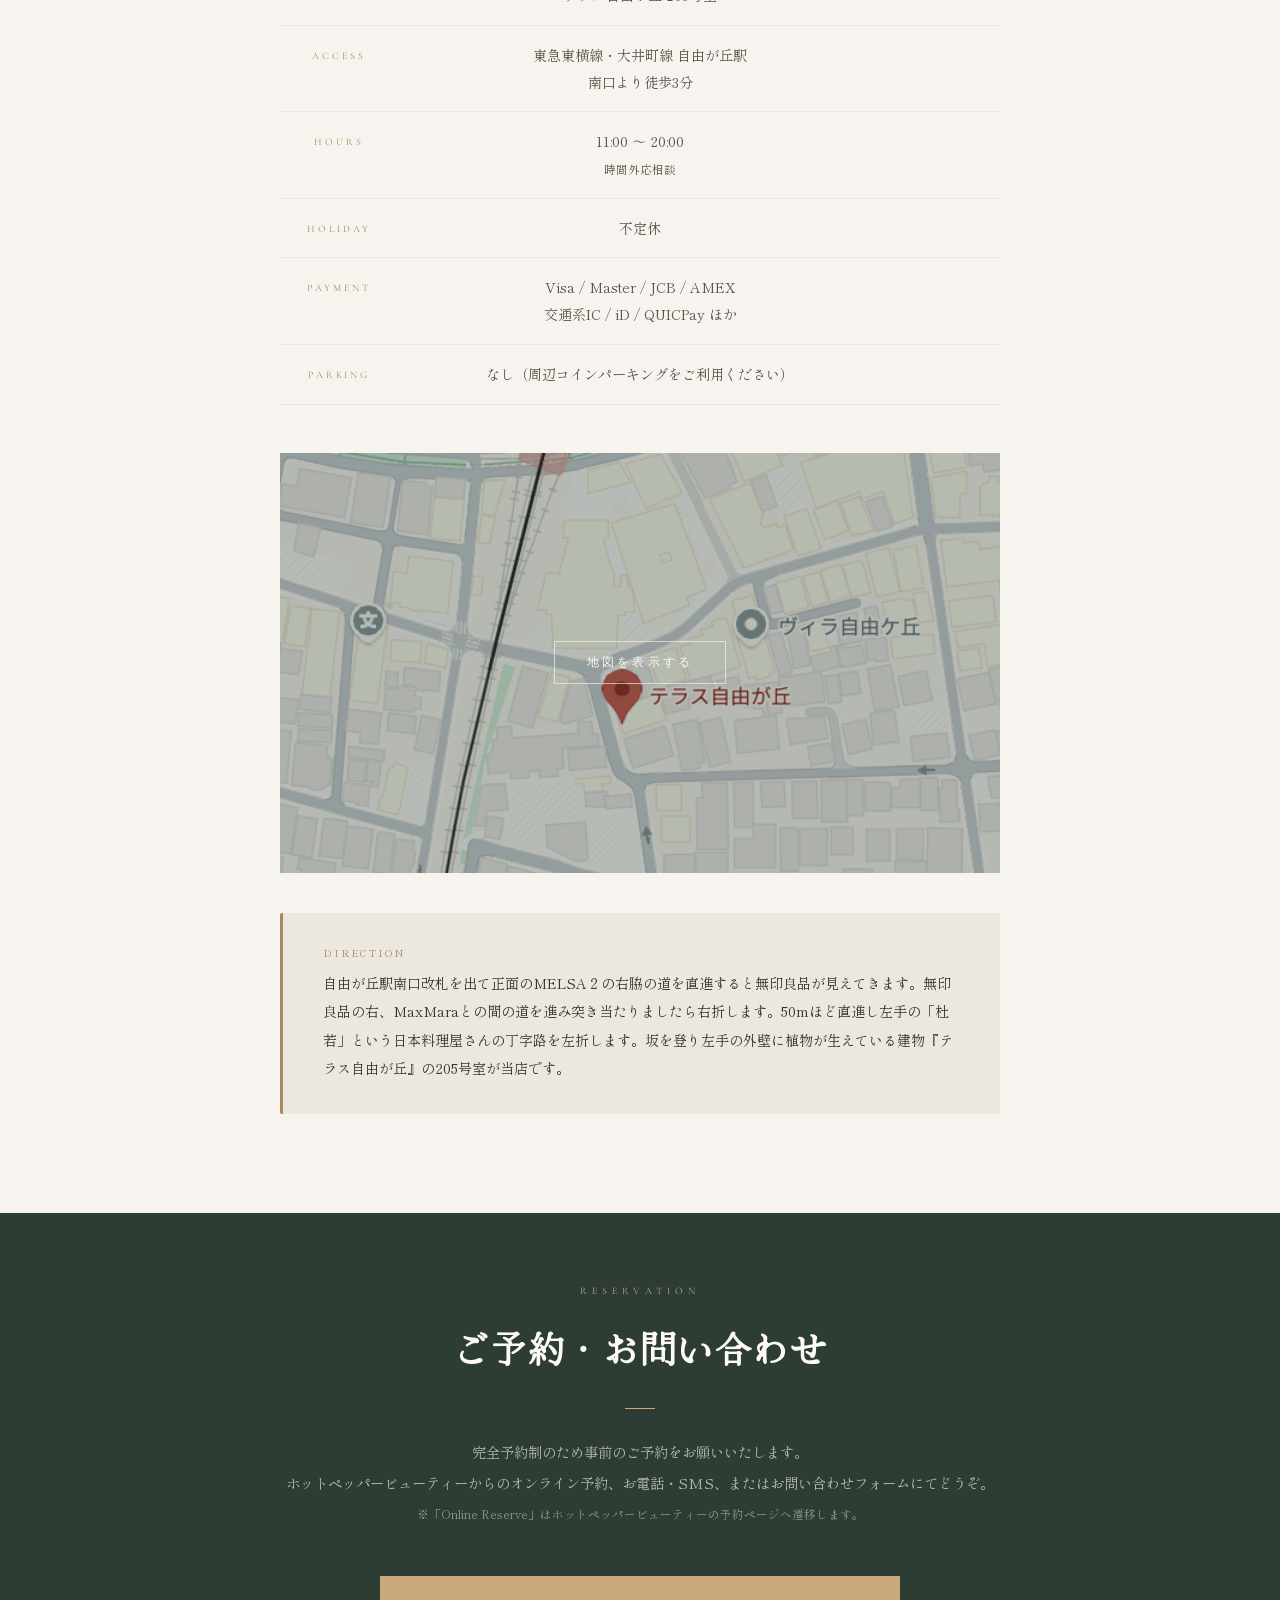
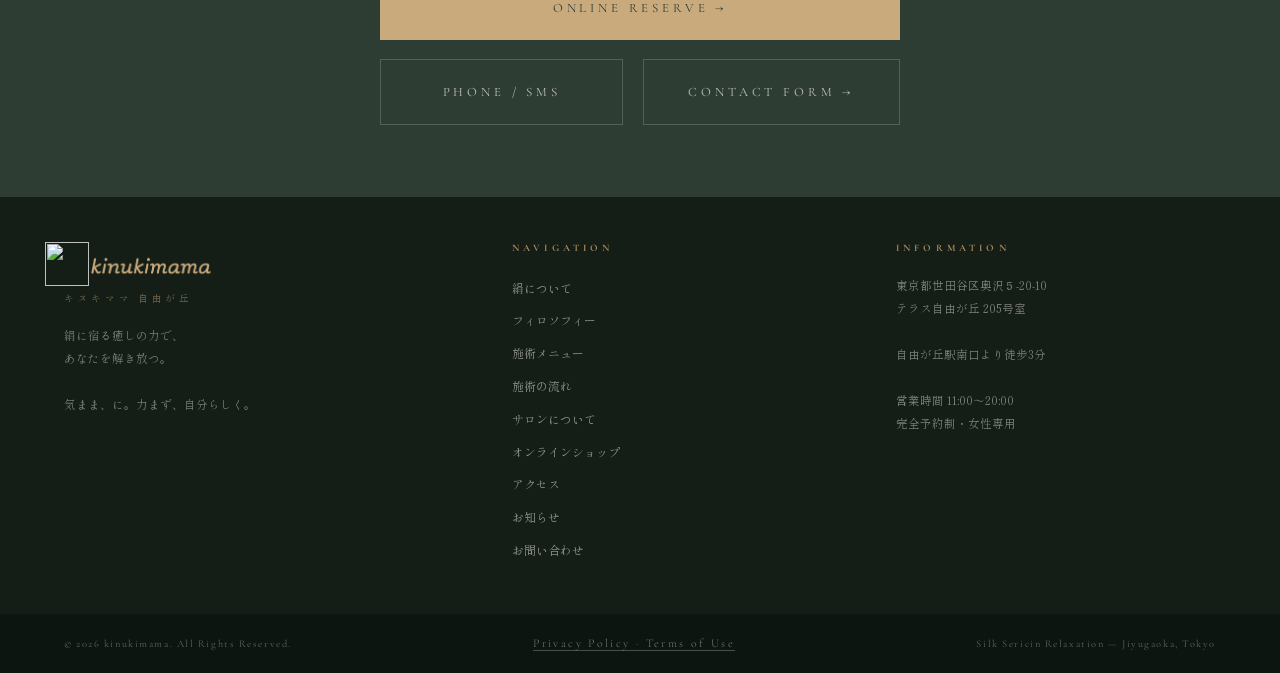
==== commit f639f331: "フッターInformation追加" ====
--- a/index.html
+++ b/index.html
@@ -9,23 +9,32 @@
 <title>kinukimama｜キヌキママ 自由が丘</title>
 <link rel="icon" type="image/png" href="images/favicon.png">
 <link rel="apple-touch-icon" href="images/favicon.png">
-<link rel="canonical" href="https://kinukimama.github.io/kinukimama/">
+<link rel="canonical" href="https://kinukimama.com/">
 <!-- OGP / SNS CARD -->
 <meta property="og:type" content="website">
 <meta property="og:site_name" content="kinukimama｜キヌキママ">
 <meta property="og:title" content="kinukimama｜キヌキママ 自由が丘">
 <meta property="og:description" content="自由が丘の完全個室・女性専用リラクゼーションサロン。絹セリシンを使った熟練の手が、ボディケアからフェイシャルまで心と身体の疲れをほどきます。">
-<meta property="og:url" content="https://kinukimama.github.io/kinukimama/">
-<meta property="og:image" content="https://kinukimama.github.io/kinukimama/images/img_jpg_008.jpg">
+<meta property="og:url" content="https://kinukimama.com/">
+<meta property="og:image" content="https://kinukimama.com/images/img_jpg_008.jpg">
 <meta property="og:locale" content="ja_JP">
 <meta name="twitter:card" content="summary_large_image">
 <meta name="twitter:title" content="kinukimama｜キヌキママ 自由が丘">
 <meta name="twitter:description" content="自由が丘の完全個室・女性専用リラクゼーションサロン。絹セリシンを使った熟練の手が、ボディケアからフェイシャルまで心と身体の疲れをほどきます。">
-<meta name="twitter:image" content="https://kinukimama.github.io/kinukimama/images/img_jpg_008.jpg">
+<meta name="twitter:image" content="https://kinukimama.com/images/img_jpg_008.jpg">
 <link rel="preconnect" href="https://fonts.googleapis.com">
 <link rel="preconnect" href="https://fonts.gstatic.com" crossorigin>
 <link href="https://fonts.googleapis.com/css2?family=Cormorant+Garamond:ital,wght@0,300;0,400;0,600;1,300;1,400;1,600&family=Hina+Mincho&family=Shippori+Mincho+B1:wght@400;500&family=Cormorant:ital,wght@1,300;1,400&display=swap" rel="stylesheet">
 <link rel="stylesheet" href="style.css">
+
+  <!-- Google Analytics -->
+  <script async src="https://www.googletagmanager.com/gtag/js?id=G-9M1DLZXFLX"></script>
+  <script>
+    window.dataLayer = window.dataLayer || [];
+    function gtag(){dataLayer.push(arguments);}
+    gtag('js', new Date());
+    gtag('config', 'G-9M1DLZXFLX');
+  </script>
 <link rel="preload" as="image" href="images/img_jpg_001.jpg">
 </head>
 <body>
@@ -399,7 +408,7 @@
   </div>
  
   <!-- /ac-list -->
-  <div class="menu-note reveal">※複数のメニューを組み合わせることも可能です。詳細はスタッフにお問い合わせください。<br>※延長 10分 ¥1,500〜 どのメニューでも延長可能です。追加でほぐしてほしい箇所があるなどございましたらお申し付けください。<br>※全メニュー完全予約制・女性専用です。ご不明な点はお気軽にお問い合わせください。<br>※施術中はお電話に出られません。留守番電話またはSMSにてご連絡ください。<br>※妊娠中・産後間もない方はご遠慮いただいております。</div>
+  <div class="menu-note reveal">※複数のメニューを組み合わせることも可能です。詳細はスタッフにお問い合わせください。<br>※延長 10分 ¥1,500〜 どのメニューでも延長可能です。追加でほぐしてほしい箇所があるなどございましたらお申し付けください。<br>※全メニュー完全予約制・女性専用です。<br>※施術中はお電話に出られません。留守番電話またはSMSにてご連絡ください。<br>※妊娠中・産後間もない方はご遠慮いただいております。</div>
 </section>
 
 <!-- IMAGE BREAK -->
@@ -542,7 +551,7 @@
     <h2 class="sec-h" style="color:var(--sage);margin-top:1.2rem;">アクセス</h2>
     <div class="sec-rule" style="margin:1.8rem auto;"></div>
     <table class="access-tbl">
-      <tr><td>Address</td><td>東京都世田谷区奥沢５－20－10<br>テラス自由が丘 205号室</td></tr>
+      <tr><td>Address</td><td>東京都世田谷区奥沢5－20－10<br>テラス自由が丘 205号室</td></tr>
       <tr><td>Access</td><td>東急東横線・大井町線 自由が丘駅<br>南口より徒歩3分</td></tr>
       <tr><td>Hours</td><td>11:00 〜 20:00<br><span style="font-size:0.72rem;color:var(--ink-soft)">時間外応相談</span></td></tr>
       <tr><td>Holiday</td><td>不定休</td></tr>
@@ -607,6 +616,7 @@
     </ul>
   </div>
   <div class="f-info">
+    <h4>Information</h4>
     <p>東京都世田谷区奥沢５-20-10<br>テラス自由が丘 205号室<br><br>自由が丘駅南口より徒歩3分<br><br>営業時間 11:00〜20:00<br>完全予約制・女性専用</p>
   </div>
 </footer>
--- a/style.css
+++ b/style.css
@@ -46,11 +46,11 @@
 .logo-txt-green{opacity:0;}
 nav.on .logo-txt-white{opacity:0;}
 nav.on .logo-txt-green{opacity:1;}
-.f-logo{display:flex;align-items:center;margin-left:-9px;}.f-logo img{width:44px;height:44px;object-fit:contain;}
+.f-logo{display:flex;align-items:center;margin-left:-19px;}.f-logo img{width:44px;height:44px;object-fit:contain;}
 .nav-links{display:flex;gap:3.5rem;list-style:none;}
 .nav-links a{font-family:'Cormorant Garamond',serif;font-size:0.9rem;font-weight:400;letter-spacing:0.18em;text-transform:uppercase;color:rgba(253,250,245,0.85);transition:color 0.3s;}
 nav.on .nav-links a{color:var(--ink-mid);}
-.nav-links a:hover,.nav-links a:hover{color:var(--gold)!important;}
+.nav-links a:hover{color:var(--gold)!important;}
 .nav-cta{font-family:'Cormorant Garamond',serif;font-size:0.8rem;font-weight:400;letter-spacing:0.2em;text-transform:uppercase;color:var(--gold-lt);border:1px solid rgba(201,170,124,0.6);padding:0.55rem 1.6rem;transition:all 0.3s;}
 .nav-cta:hover{background:var(--gold-lt);color:var(--sage);}
 nav.on .nav-cta{color:var(--gold);border-color:var(--gold);}
@@ -302,7 +302,7 @@
 footer{background:#141E17;padding:5vmin 5vw;display:grid;grid-template-columns:1.2fr 1fr 1fr;gap:4rem;}
 .f-sub{font-size:0.6rem;letter-spacing:0.38em;color:rgba(201,170,124,0.5);display:block;margin-top:0.3rem;}
 .f-tag{font-size:0.72rem;color:rgba(253,250,245,0.42);line-height:2;margin-top:1.2rem;}
-.f-nav h4{font-family:'Cormorant Garamond',serif;font-size:0.62rem;letter-spacing:0.42em;color:var(--gold);text-transform:uppercase;margin-bottom:1.2rem;}
+.f-nav h4,.f-info h4{font-family:'Cormorant Garamond',serif;font-size:0.62rem;letter-spacing:0.42em;color:var(--gold);text-transform:uppercase;margin-bottom:1.2rem;}
 .f-nav ul{list-style:none;}
 .f-nav li{margin-bottom:0.55rem;}
 .f-nav a{font-size:0.74rem;color:rgba(253,250,245,0.52);transition:color 0.3s;}
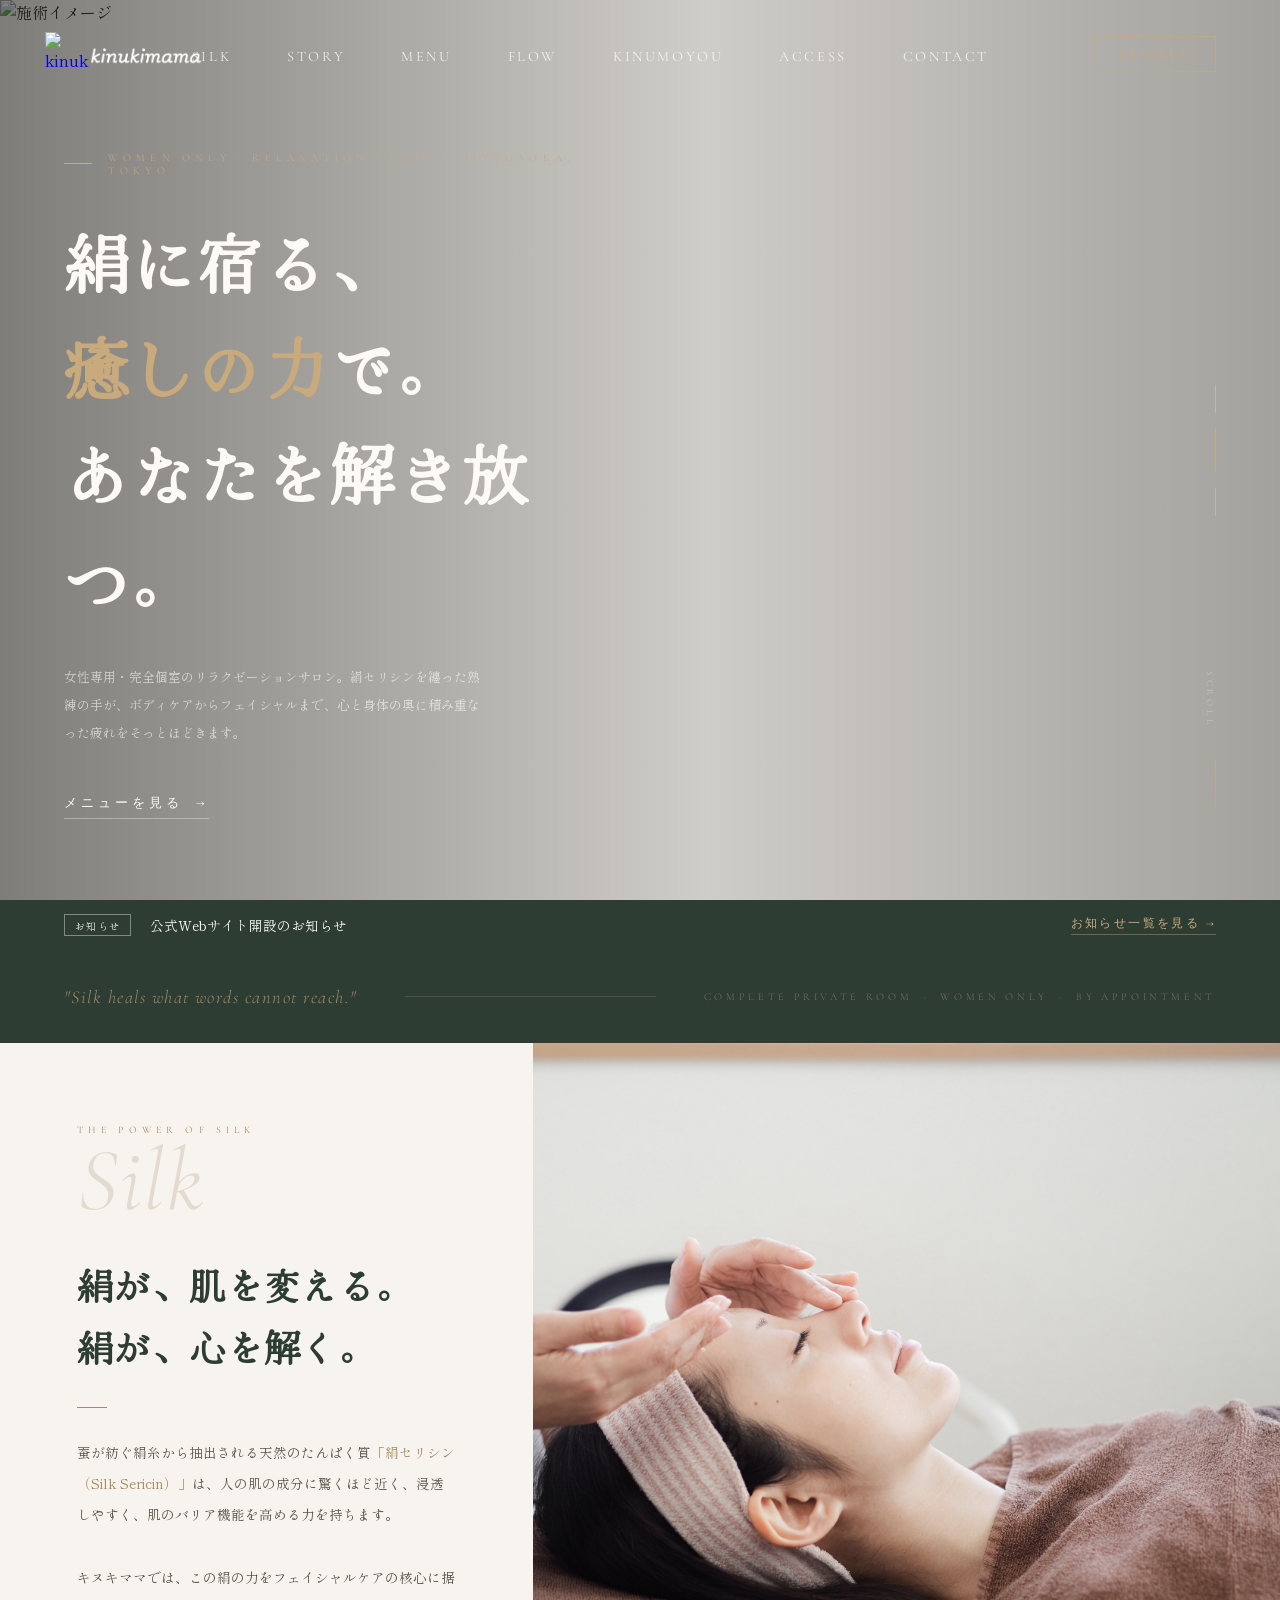
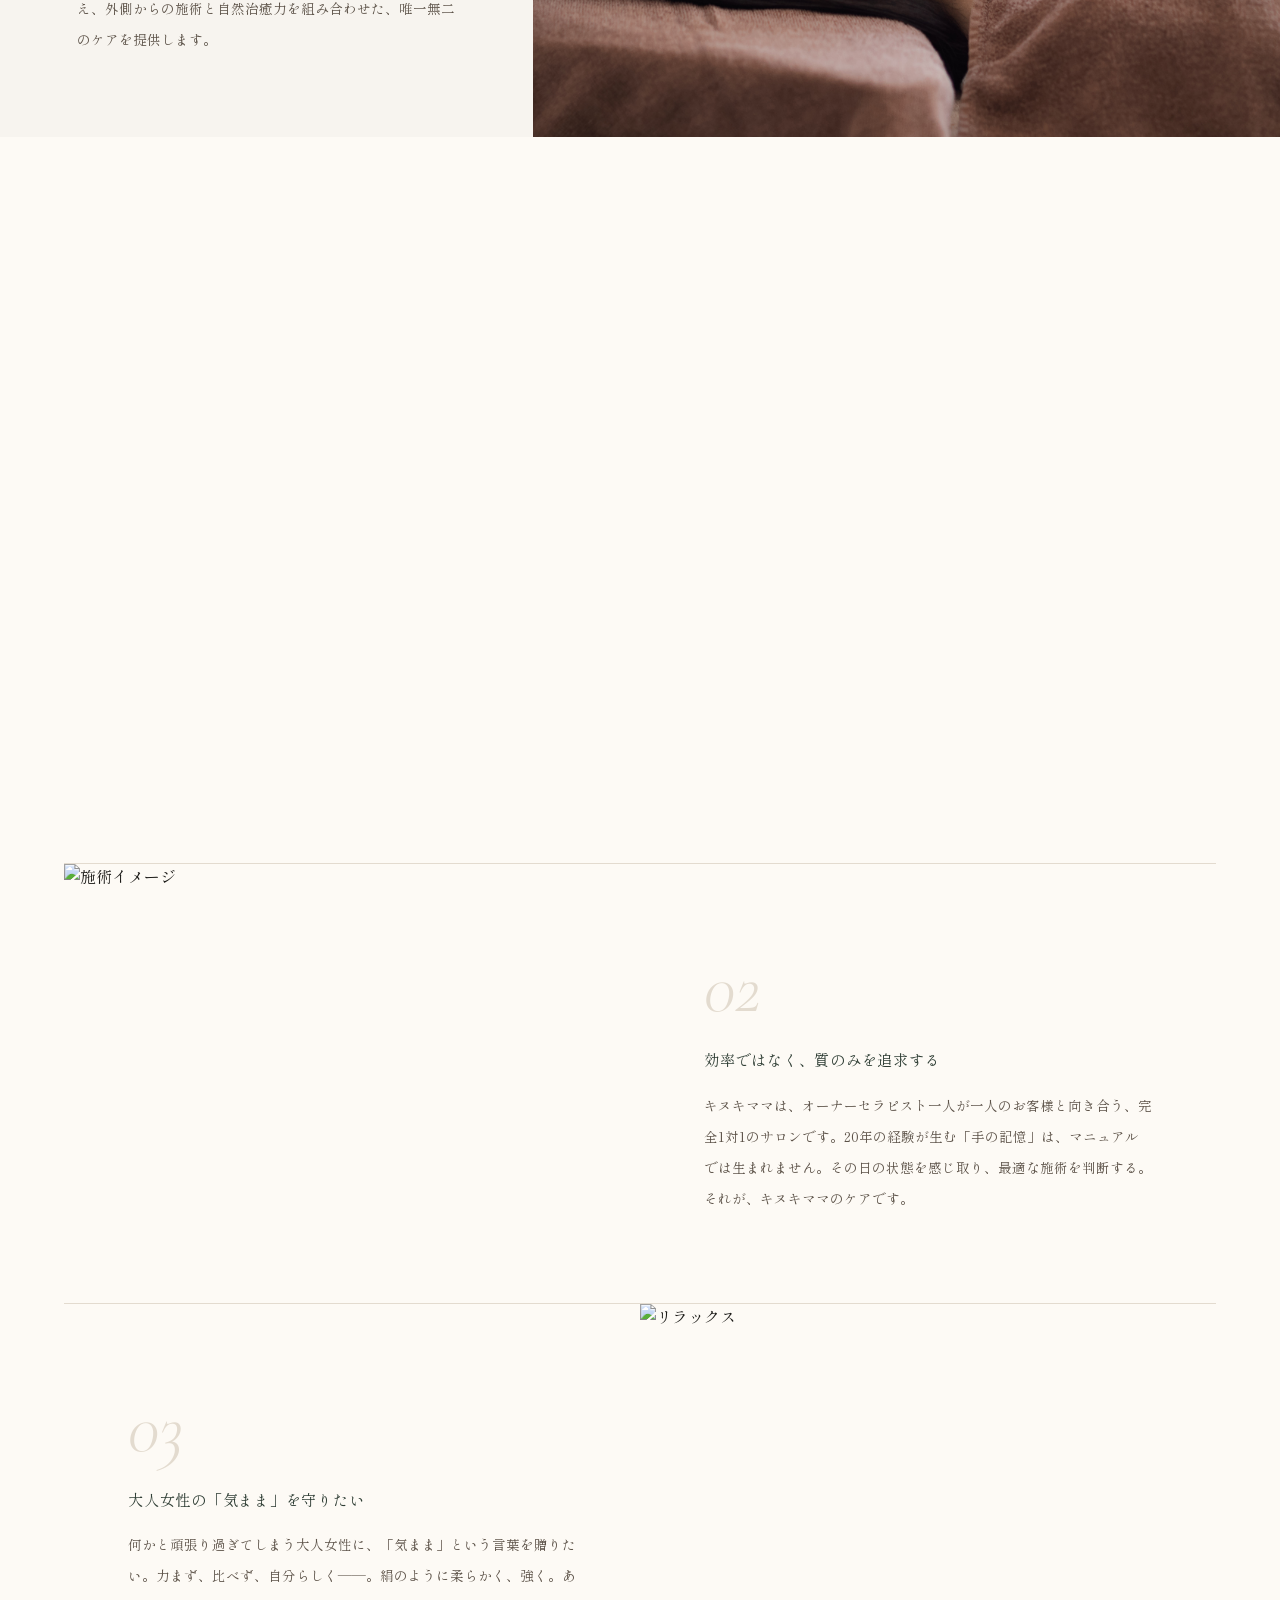
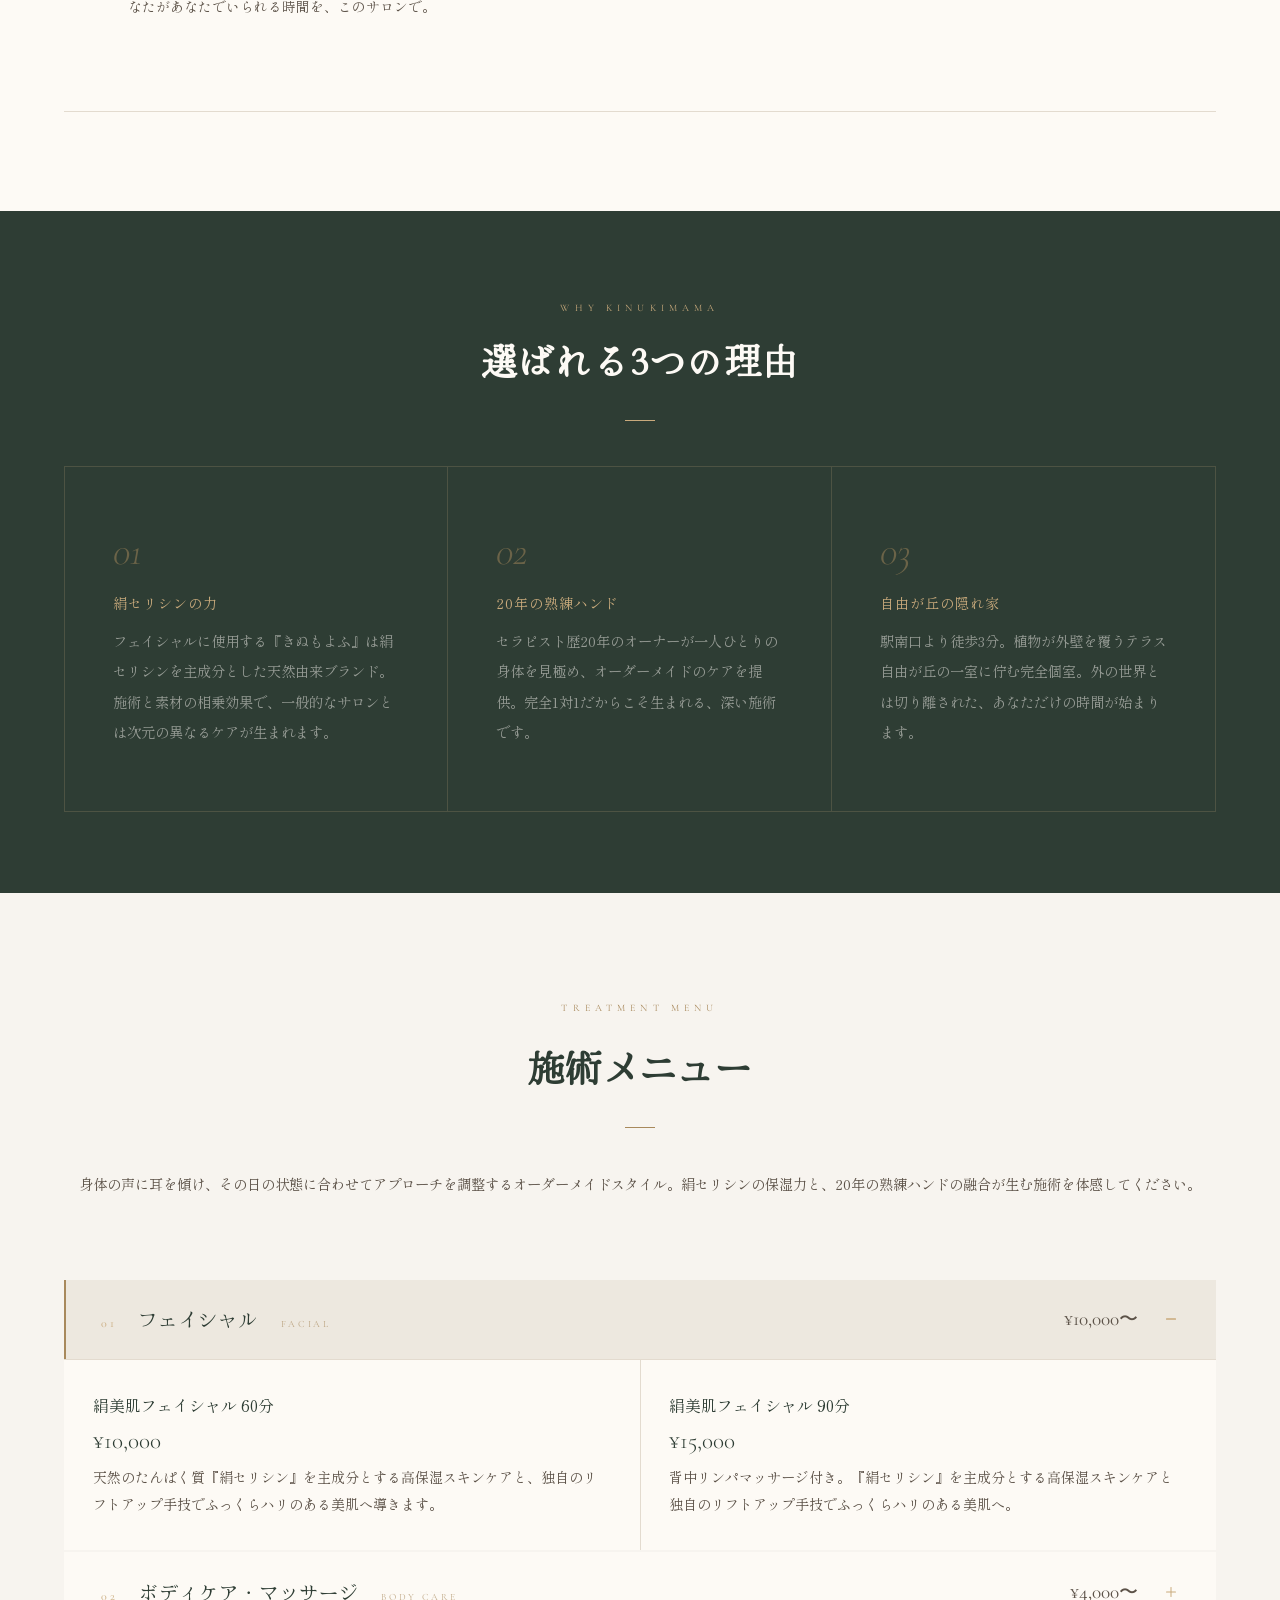
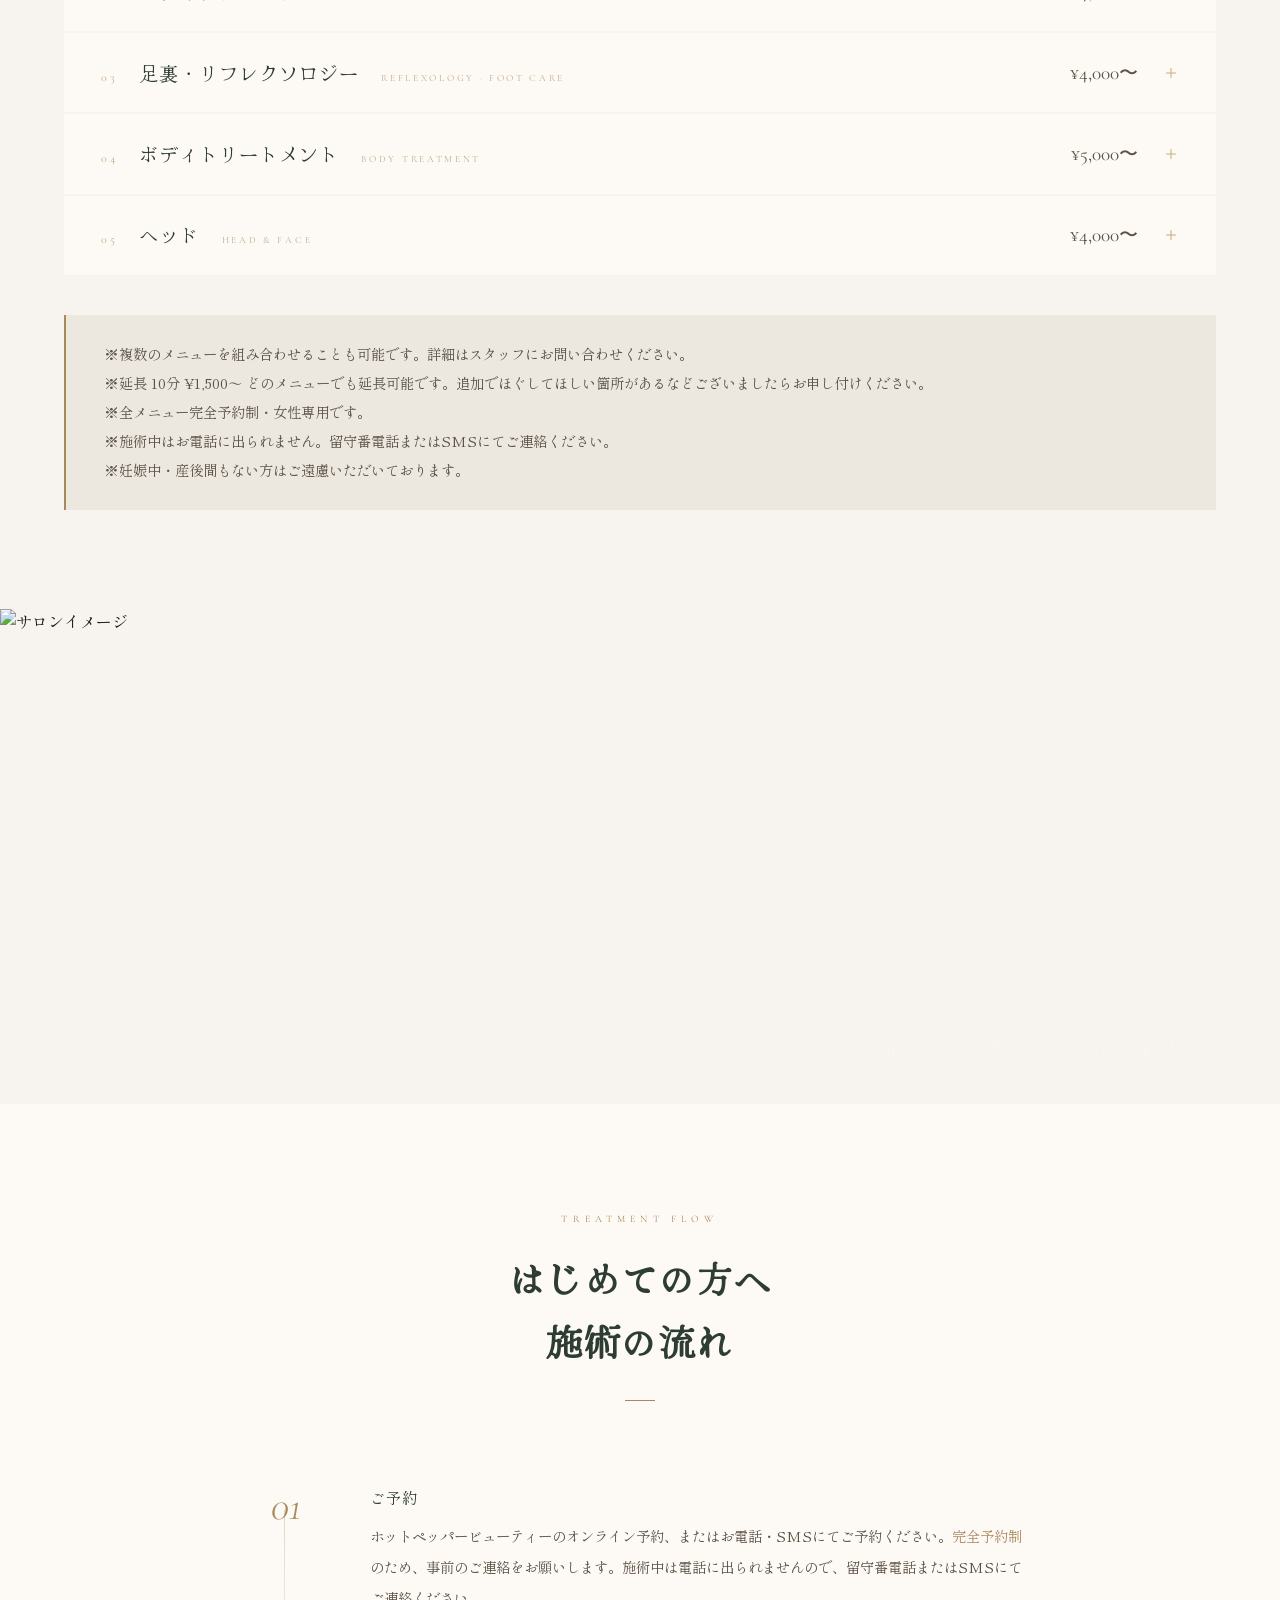
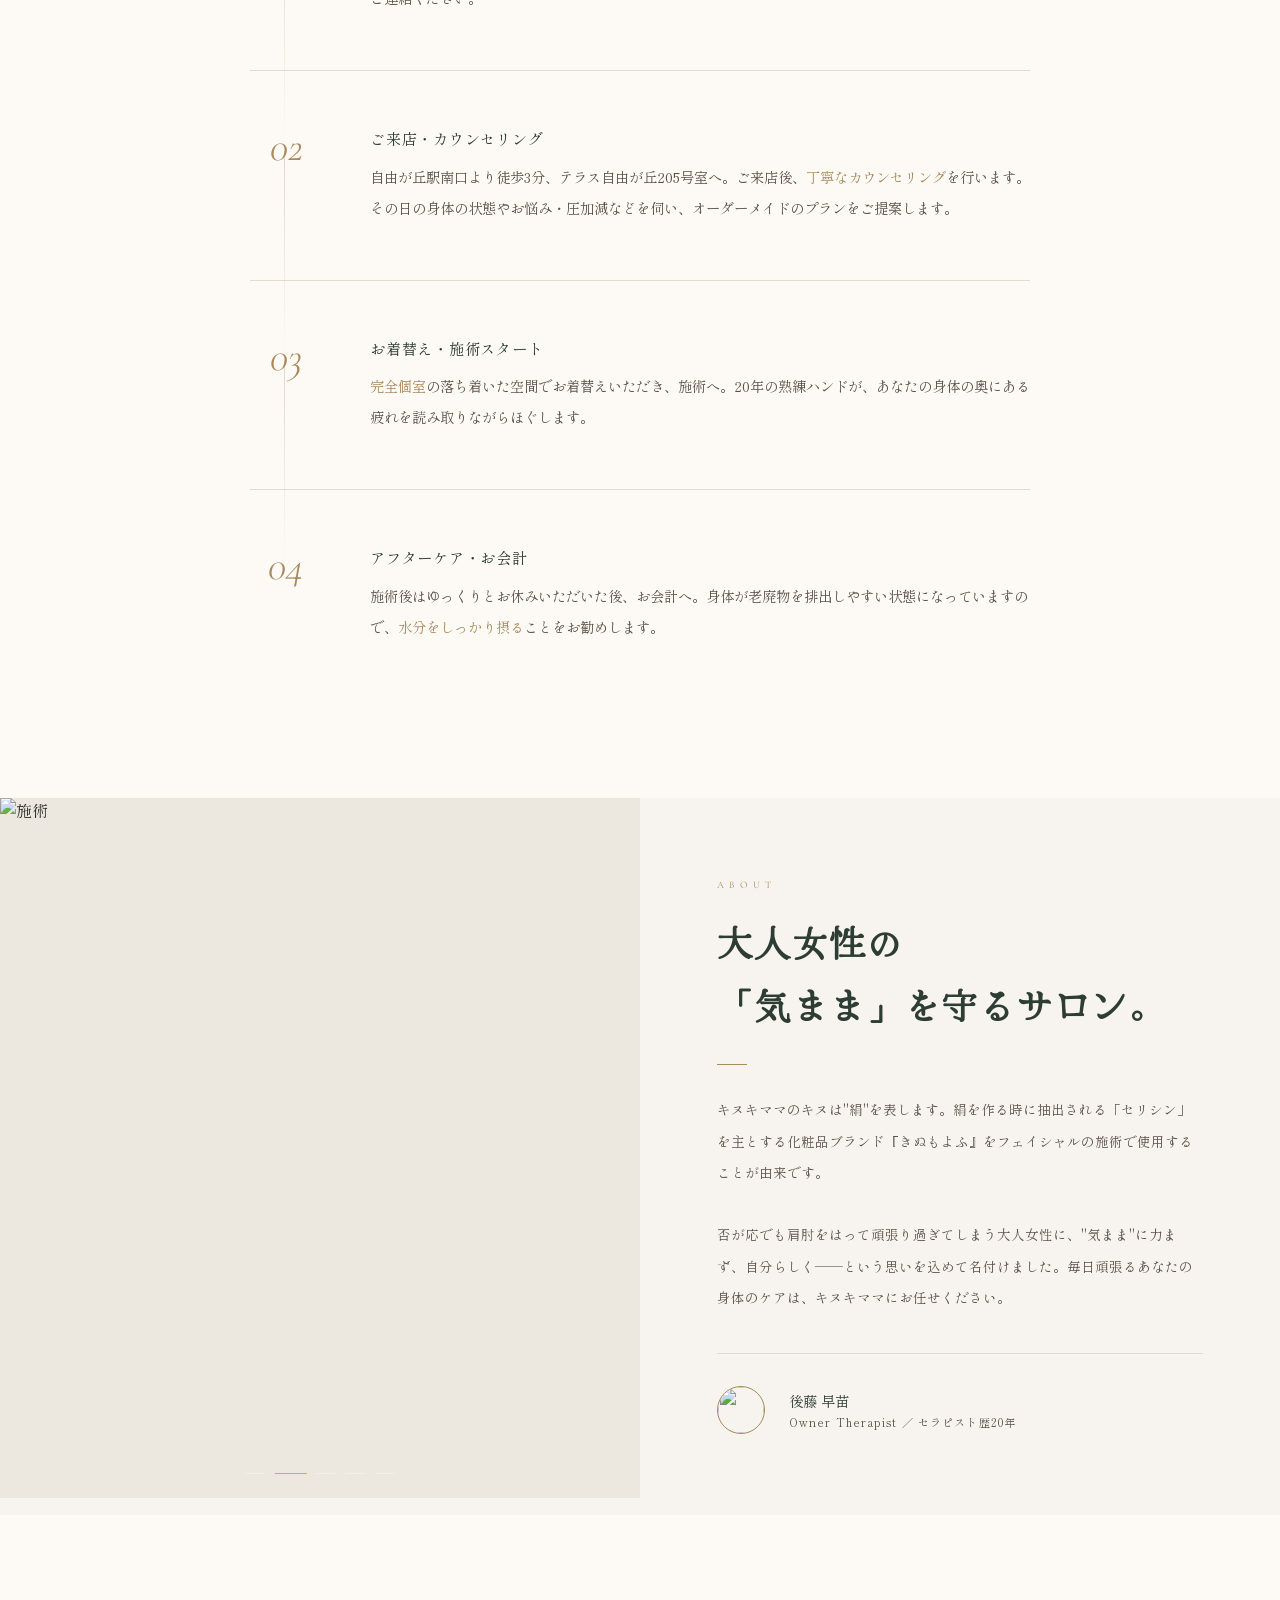
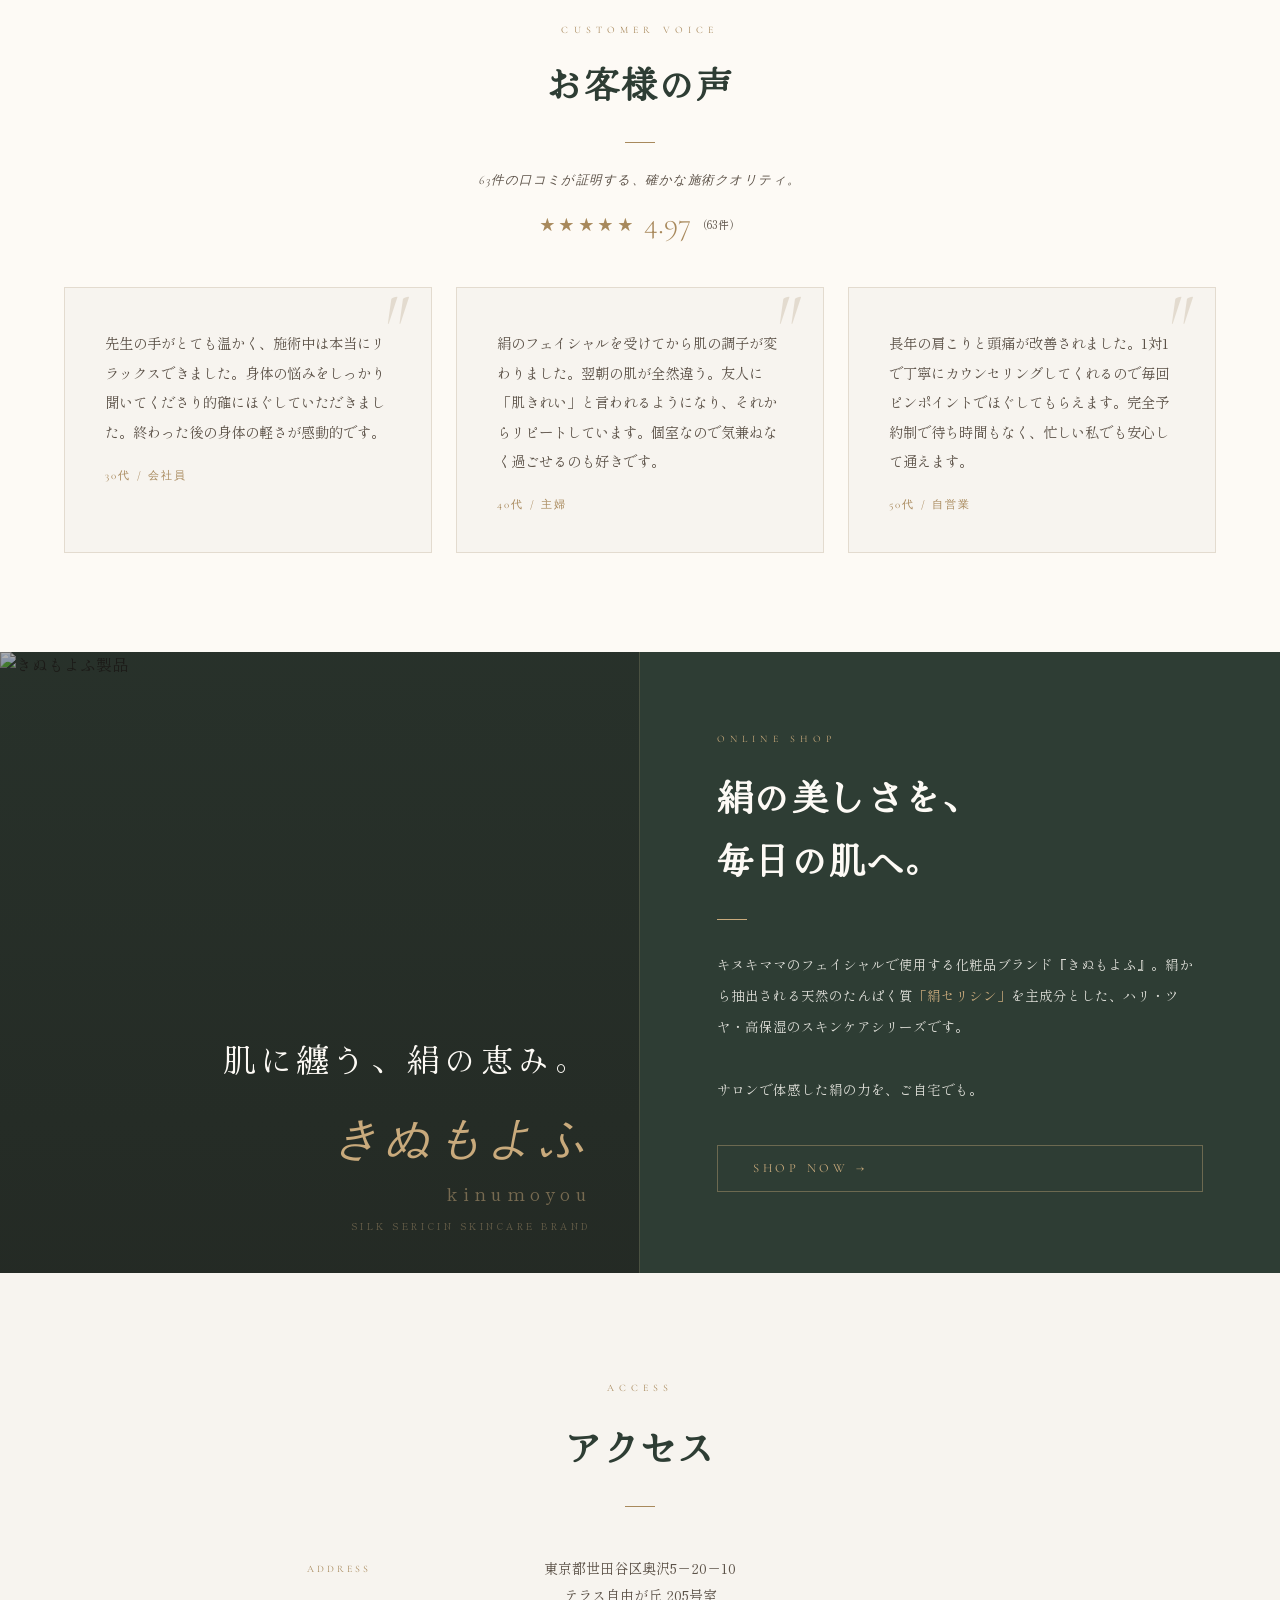
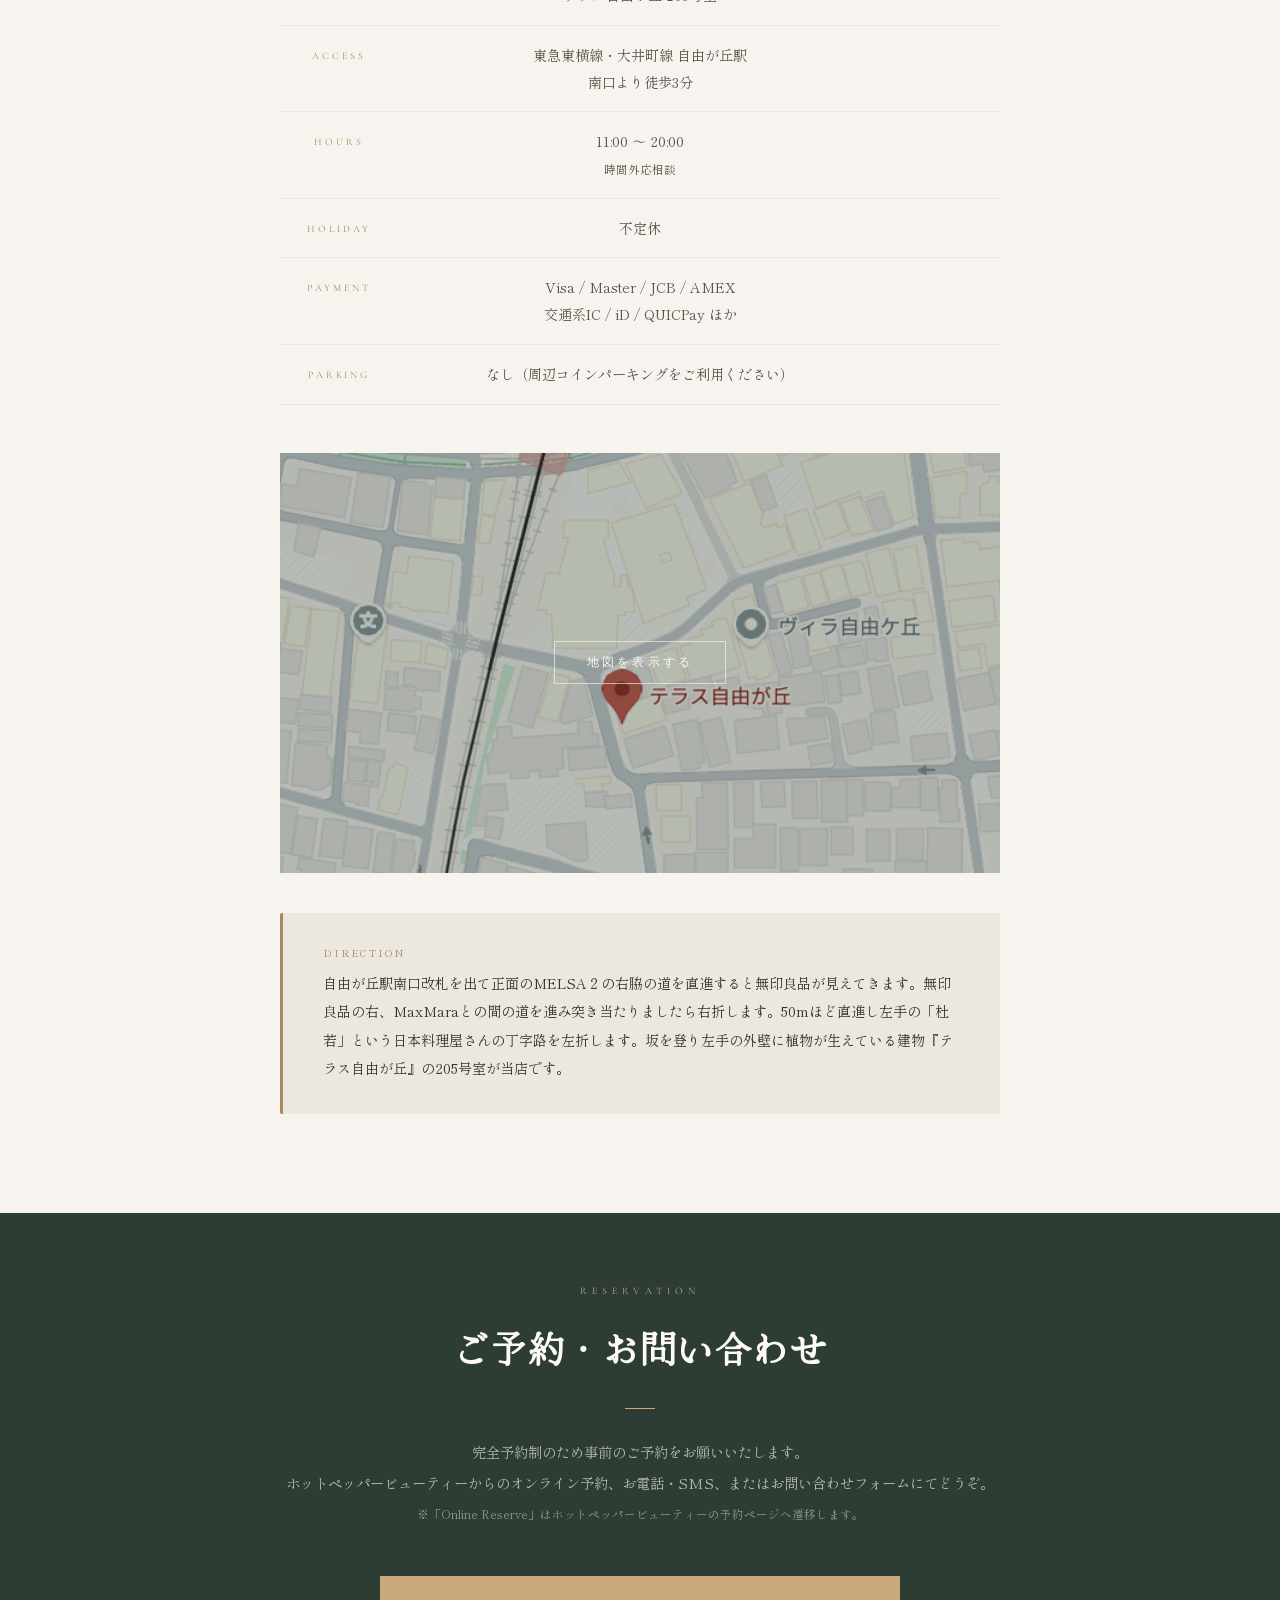
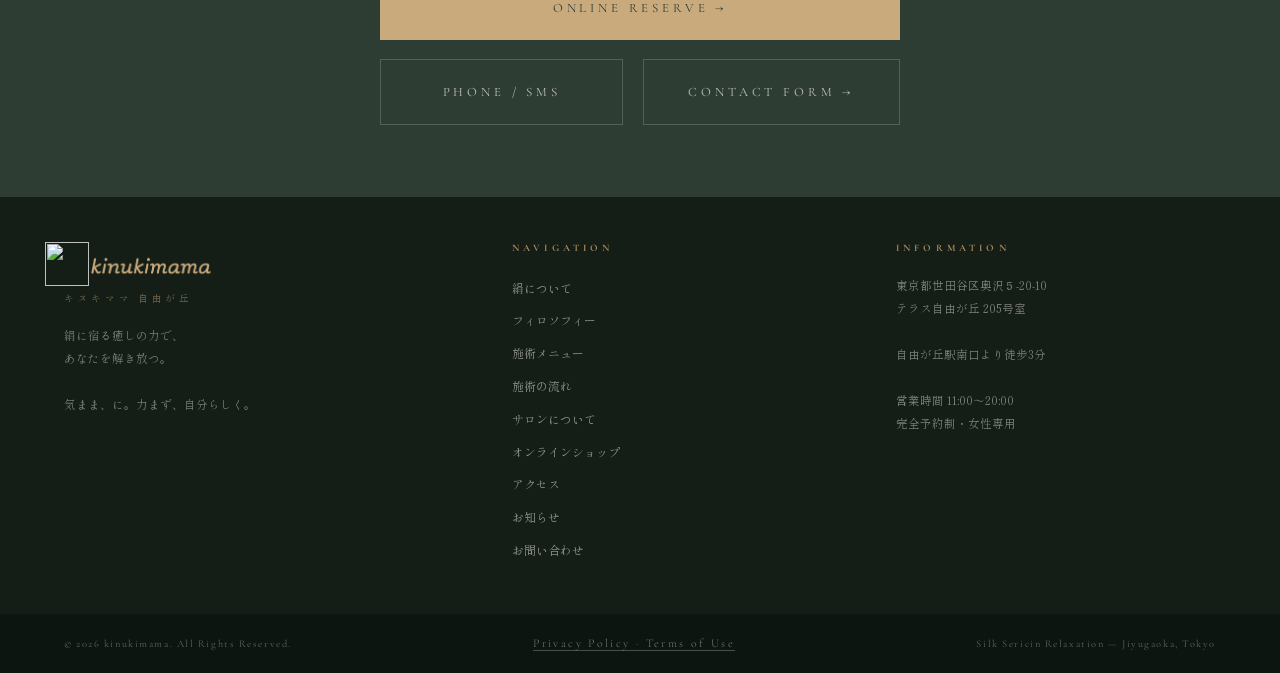
==== commit 8276e888: "cms新設" ====
--- a/index.html
+++ b/index.html
@@ -35,6 +35,7 @@
     gtag('js', new Date());
     gtag('config', 'G-9M1DLZXFLX');
   </script>
+<script src="https://cdn.jsdelivr.net/npm/marked/marked.min.js"></script>
 <link rel="preload" as="image" href="images/img_jpg_001.jpg">
 </head>
 <body>
--- a/style.css
+++ b/style.css
@@ -32,7 +32,7 @@
 /* ── NAV ── */
 nav{position:fixed;top:0;left:0;right:0;z-index:260;padding:calc(env(safe-area-inset-top) + 2rem) 5vw 2rem;display:flex;align-items:center;justify-content:space-between;transition:background 0.5s,padding 0.4s;}
 nav.on{background:rgba(247,244,239,0.97);backdrop-filter:blur(8px);padding:calc(env(safe-area-inset-top) + 1.1rem) 5vw 1.1rem;border-bottom:1px solid rgba(168,137,92,0.15);}
-.logo{display:flex;align-items:center;transition:opacity 0.4s;}
+.logo{display:flex;align-items:center;margin-left:-19px;transition:opacity 0.4s;}
 nav.on .logo{color:var(--sage);}
 .logo-img-wrap{position:relative;width:44px;height:44px;flex-shrink:0;}
 .logo-img-wrap img{position:absolute;inset:0;width:44px;height:44px;object-fit:contain;transition:opacity 0.4s;}
